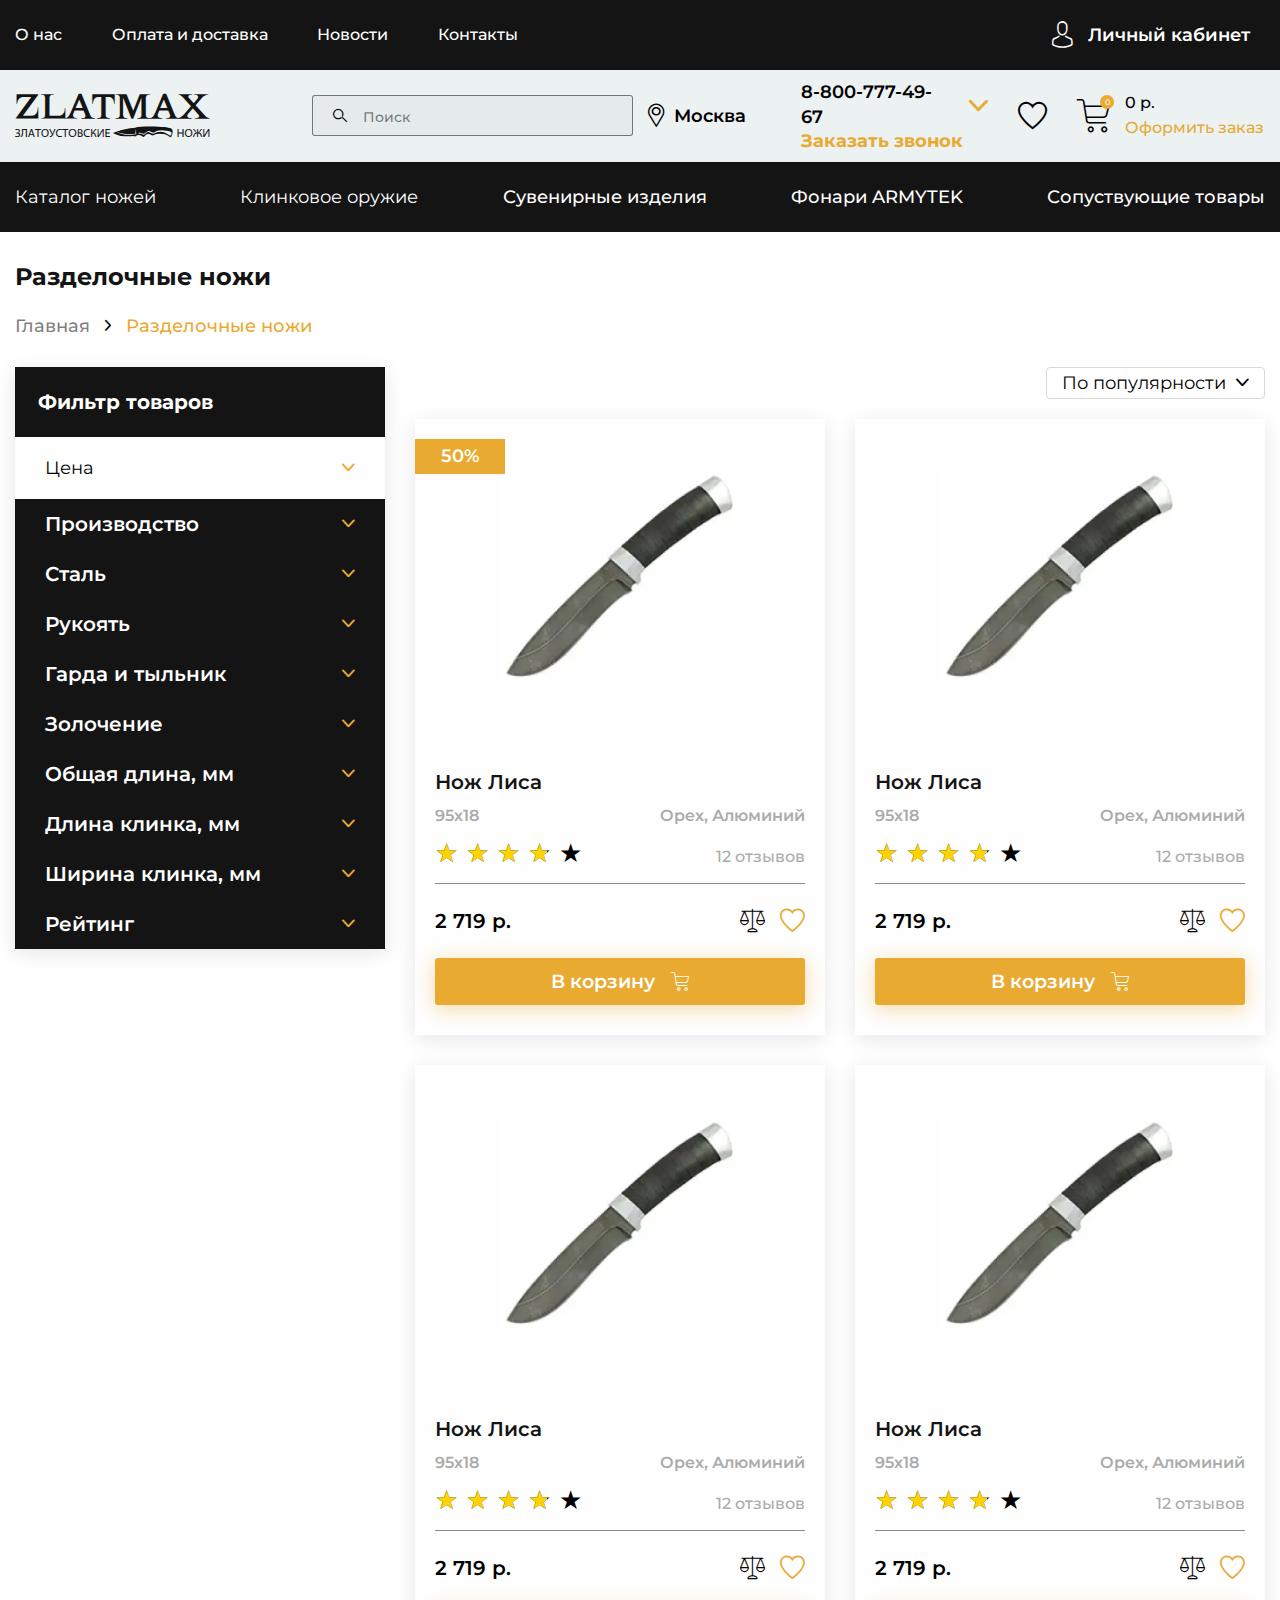
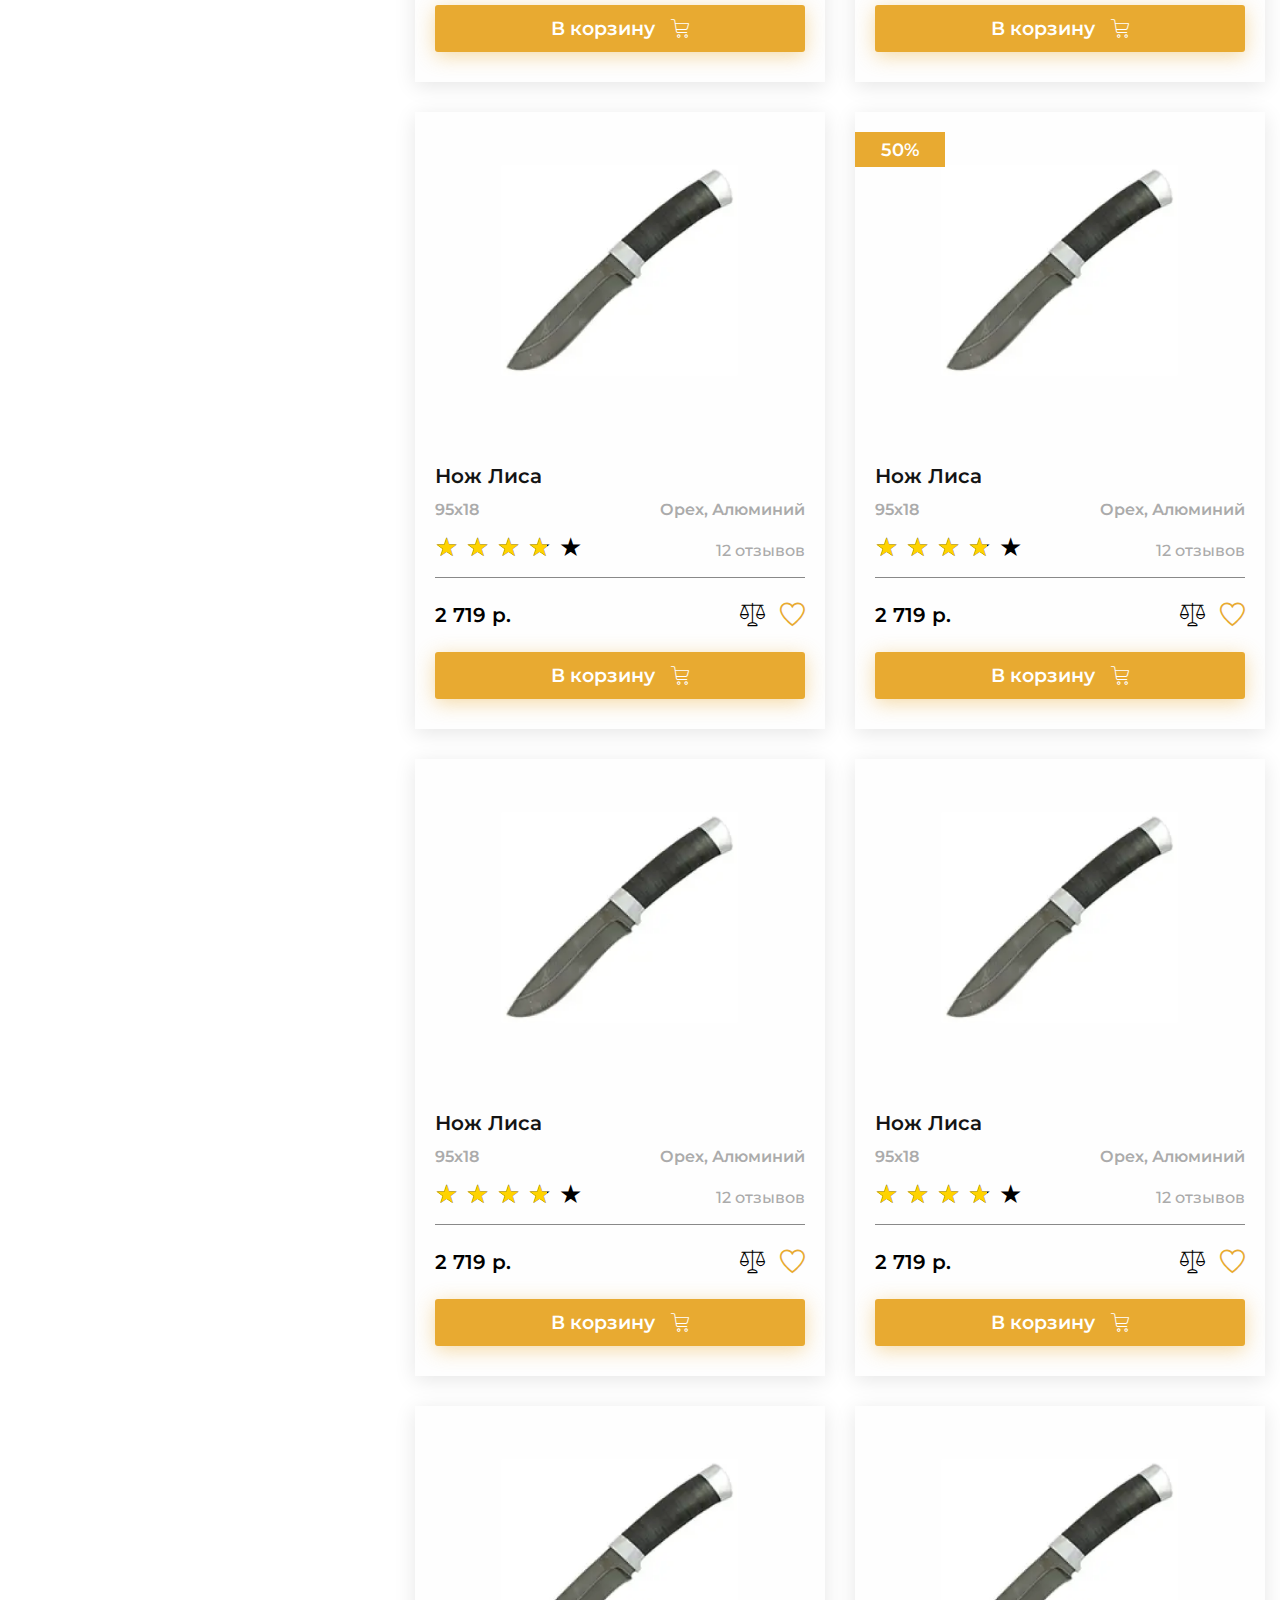
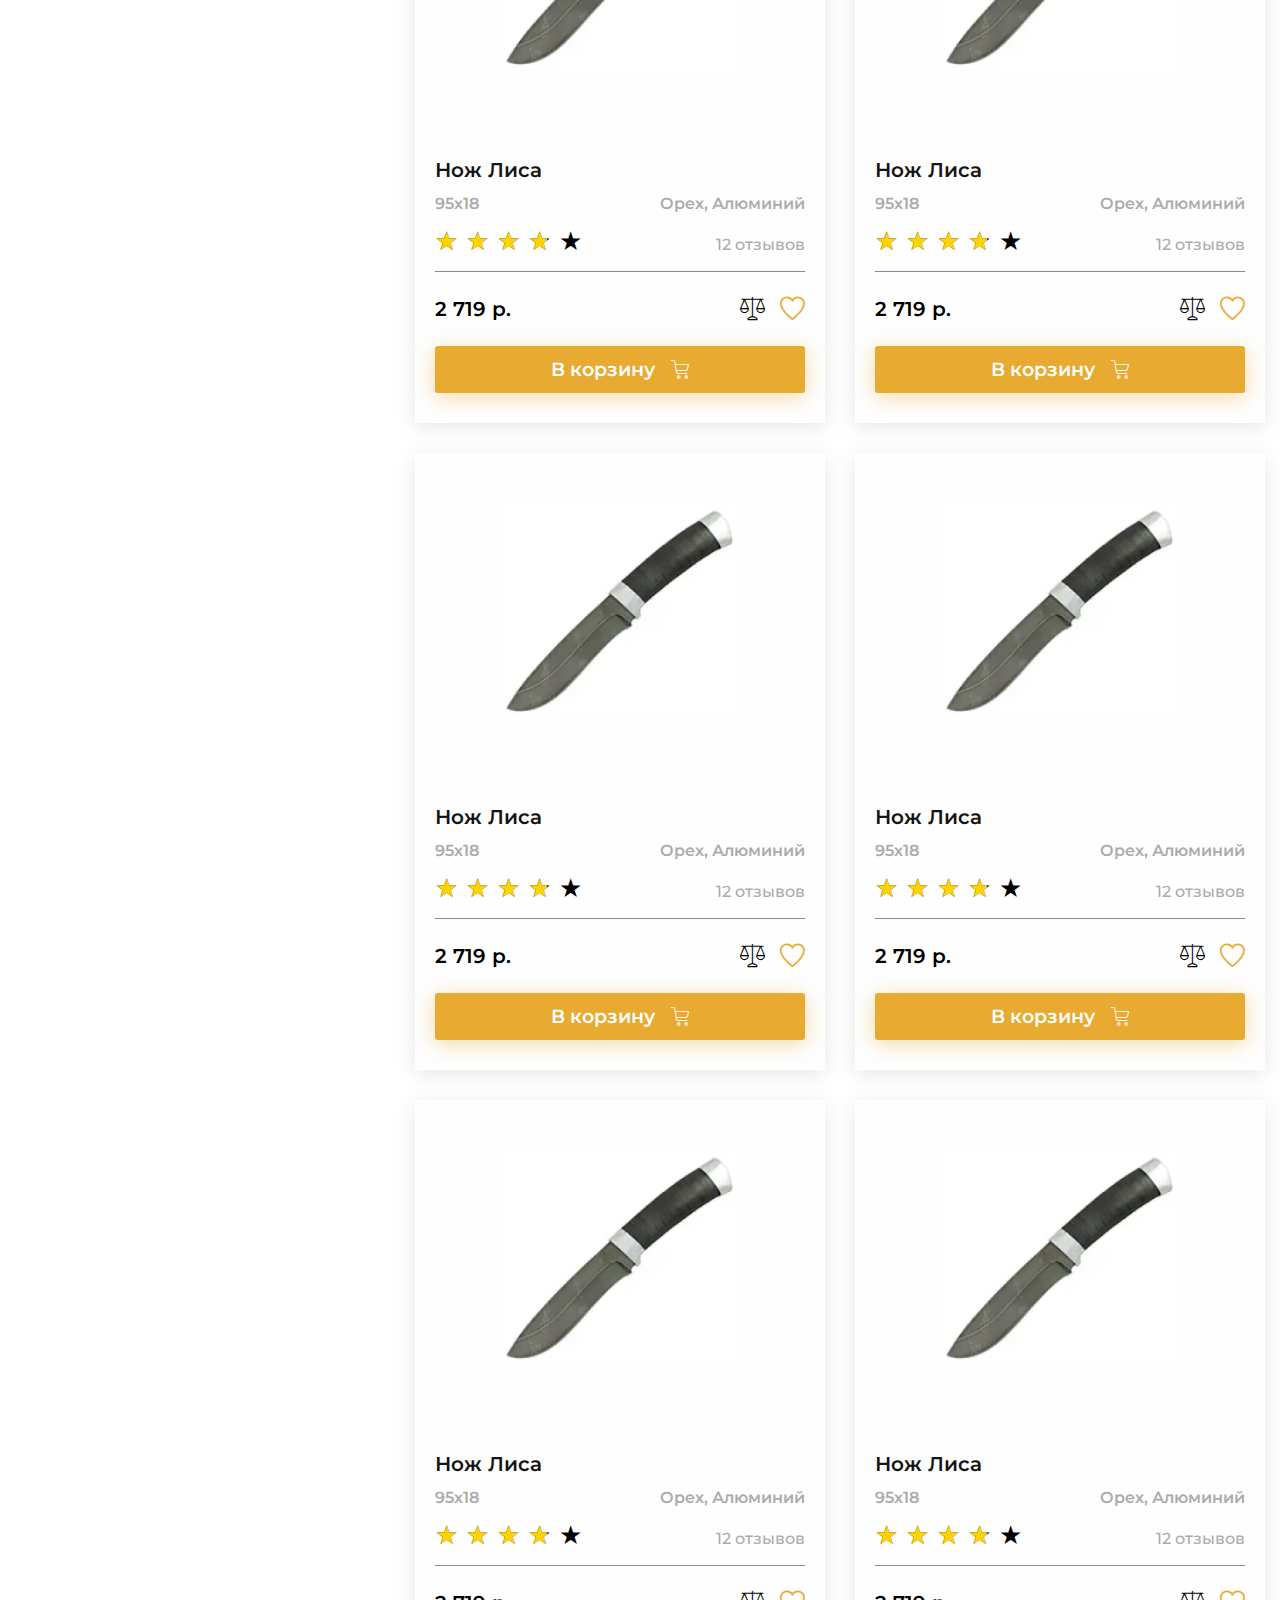
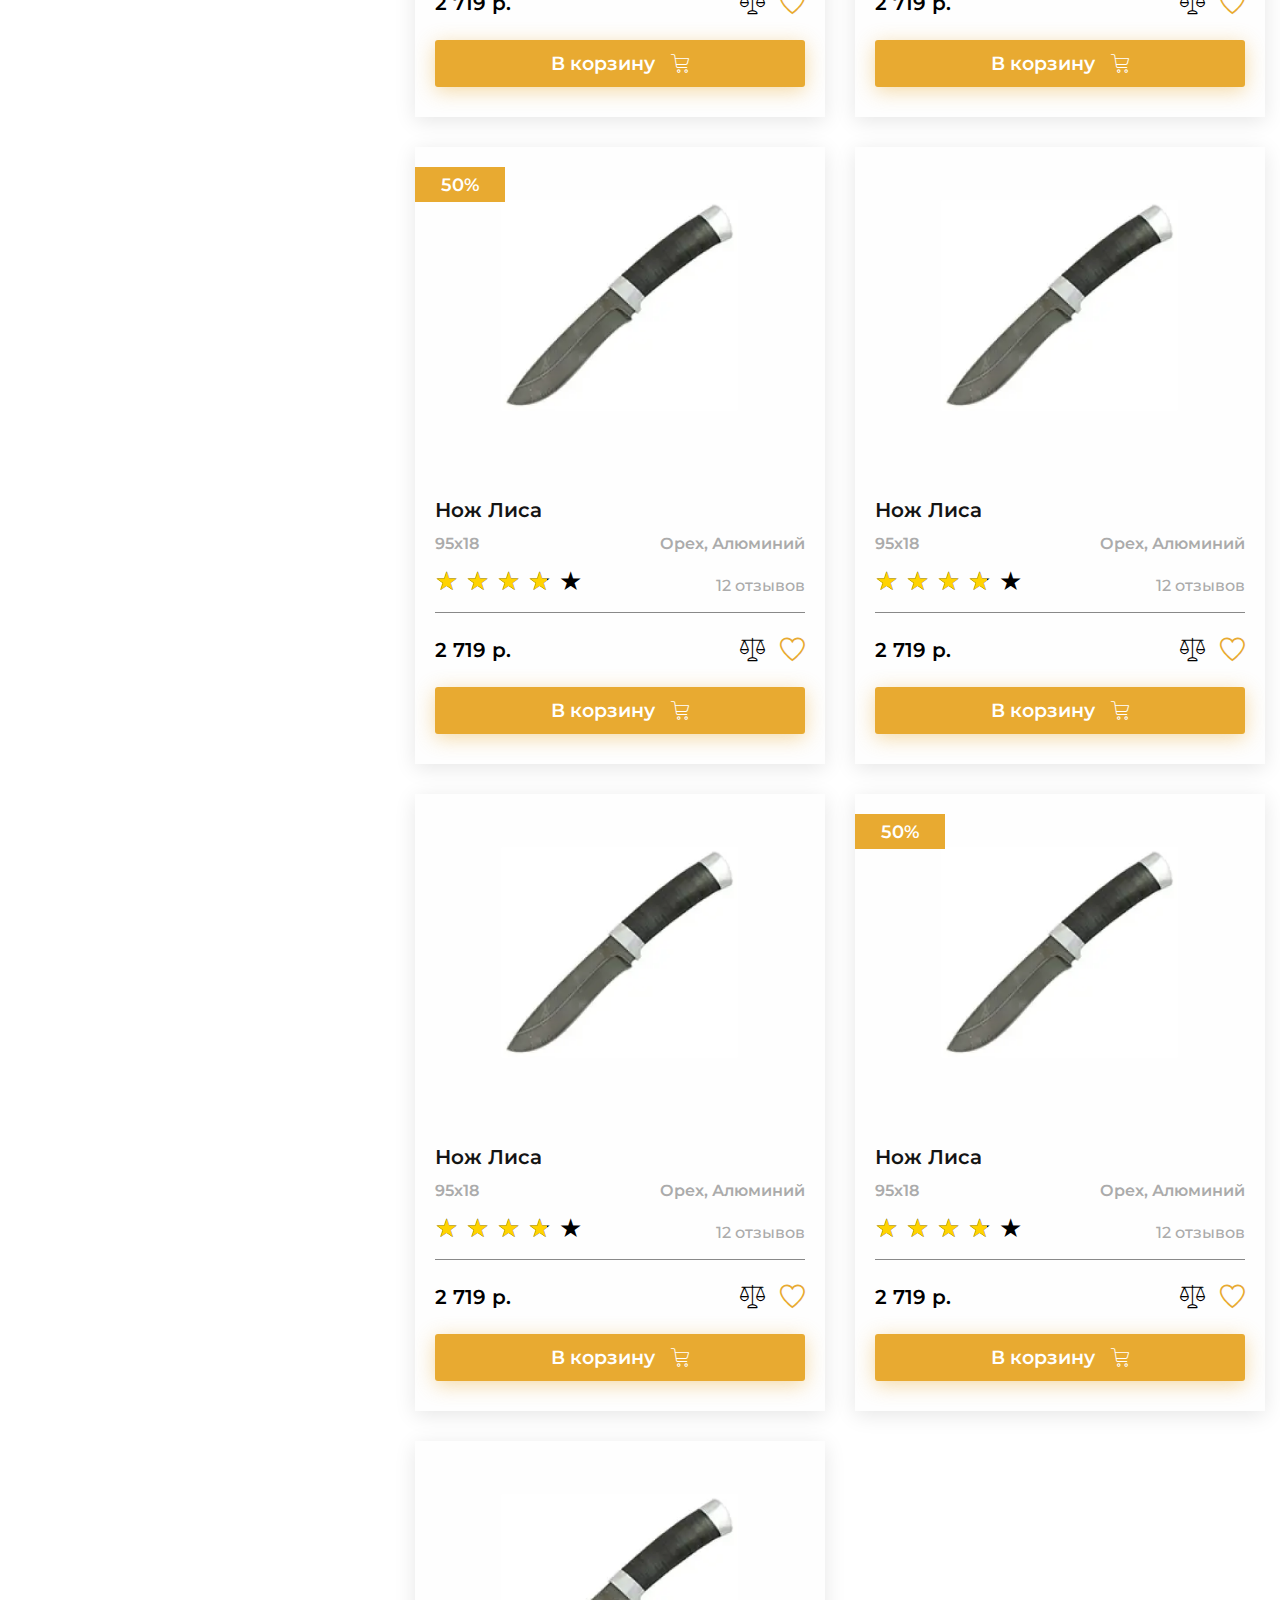
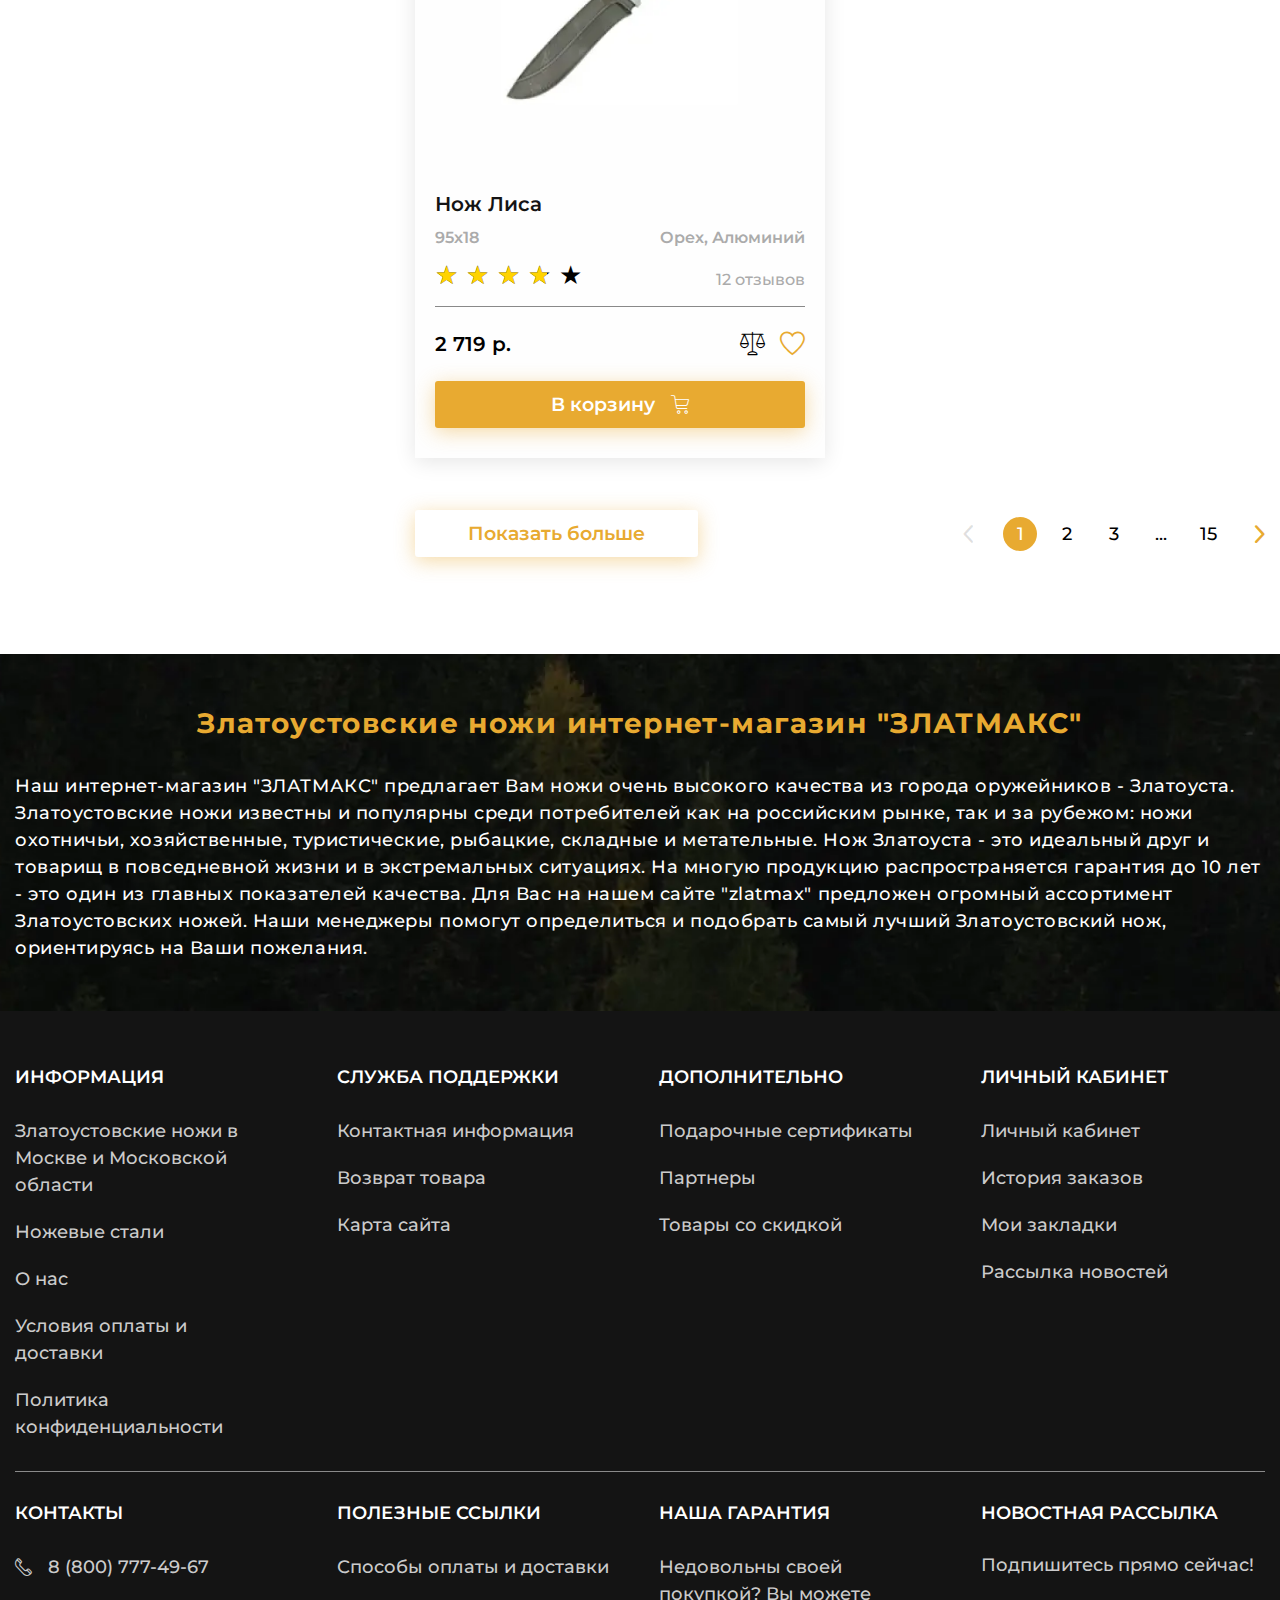
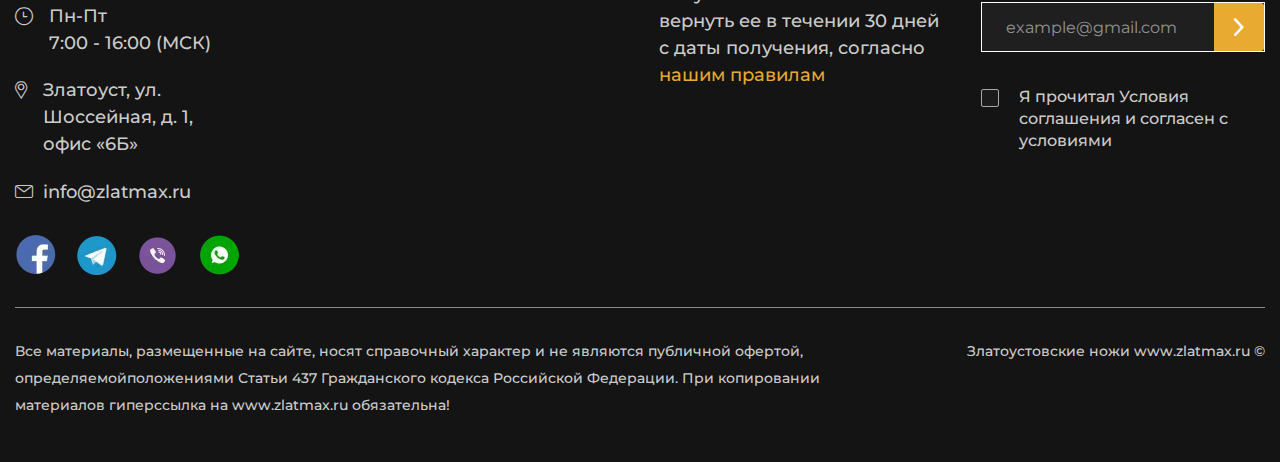
==== catalog.html @ 86362ff2 "Add files via upload" ====
<!DOCTYPE html>
<html lang="en">

<head>
	<title>Catalog</title>
	<meta charset="UTF-8">
	<meta name="format-detection" content="telephone=no">
	<!-- <style>body{opacity: 0;}</style> -->
	<link rel="stylesheet" href="css/style.min.css?_v=20230115221311">
	<!-- <meta name="robots" content="noindex, nofollow"> -->
	<meta name="viewport" content="width=device-width, initial-scale=1.0">
</head>

<body>
	<div class="wrapper">
		<header class="header">
			<div class="header__top top-header">
				<div class="top-header__container">
					<nav data-da=".menu__body,991.98" class="top-header__menu menu-top-header">
						<ul class="menu-top-header__list">
							<li class="menu-top-header__item menu-top-header__item_catalog"><a href="#" class="menu-top-header__link  menu-top-header__link_catalog _icon-arrow-right">Каталог товаров</a></li>
							<li class="menu-top-header__item"><a href="#" class="menu-top-header__link">О нас</a></li>
							<li class="menu-top-header__item"><a href="#" class="menu-top-header__link">Оплата и доставка</a></li>
							<li class="menu-top-header__item"><a href="#" class="menu-top-header__link">Новости</a></li>
							<li class="menu-top-header__item"><a href="#" class="menu-top-header__link">Контакты</a></li>
						</ul>
					</nav>
					<a data-da=".main-header__actions,991.98,last" href="#" class="user _icon-user"><span>Личный кабинет</span></a>
					<nav class="menu">
						<button type="button" class="menu__icon icon-menu"><span></span></button>
						<div class="menu__body"></div>
					</nav>
				</div>
			</div>
			<div class="header__main main-header">
				<div class="main-header__container">
					<div class="main-header__item main-header__item_first">
						<a href="#" class="logo _icon-logo"></a>
						<form data-da=".catalog-header__container,479.98" action="#" class="search-form">
							<button class="search-form__button _icon-loop"></button>
							<input autocomplete="off" type="text" name="form[]" data-error="Ошибка" placeholder="Поиск" class="search-form__input">
						</form>
					</div>
					<div data-da=".top-header__container,991.98,first" class="main-header__item main-header__item_second">
						<div class="main-header__actions actions">
							<a href="#" class="actions__link _icon-location">Москва</a>
							<div class="actions__callback callback-actions">
								<div class="callback-actions__wrapper">
									<a href="tel:88007774967" class="callback-actions__link _icon-phone"><span>8-800-777-49-67</span></a>
									<div data-spollers class="spollers">
										<div class="spollers__item">
											<button type="button" data-spoller class="spollers__title _icon-arrow-down"></button>
											<div class="spollers__body">
												<ul class="spollers__list">
													<li class="spollers__line">
														<a href="tel:88007774968" class="callback-actions__link">8-800-777-49-68</a>
													</li>
													<li class="spollers__line">
														<a href="tel:88007774969" class="callback-actions__link">8-800-777-49-69</a>
													</li>
													<li class="spollers__line">
														<a href="tel:88007774970" class="callback-actions__link">8-800-777-49-70</a>
													</li>
												</ul>
											</div>
										</div>
									</div>
								</div>
								<button data-popup="#callback" type="submit" class="actions__button">Заказать звонок</button>
							</div>
							<a href="#" class="actions__favorite _icon-favorites"></a>
							<div class="actions__shop shop-actions">
								<a href="#" class="shop-actions__link _icon-shop"><span>0</span></a>
								<div class="shop-actions__body">
									<span class="shop-actions__count">0 р.</span>
									<a href="#" class="shop-actions__make-order">Оформить заказ</a>
								</div>
							</div>
						</div>
					</div>
				</div>
			</div>
			<div hidden class="header__catalog catalog-header">
				<div class="catalog-header__container">
					<nav class="catalog-header__menu menu-catalog">
						<button type="button" class="menu-catalog__back _icon-back-arrow1">Назад</button>
						<ul class="menu-catalog__list">
							<li class="menu-catalog__item"><button data-parent="1" type="button" class="menu-catalog__link">Каталог ножей</button></li>
							<li class="menu-catalog__item"><button data-parent="2" type="button" class="menu-catalog__link">Клинковое оружие</button>
							<li class="menu-catalog__item"><a href="#" class="menu-catalog__link">Сувенирные изделия</a></li>
							<li class="menu-catalog__item"><a href="#" class="menu-catalog__link">Фонари ARMYTEK</a></li>
							<li class="menu-catalog__item"><a href="#" class="menu-catalog__link">Сопуствующие товары </a></li>
						</ul>
						<div class="menu-catalog__sub-menu sub-menu-catalog">
							<button type="button" class="sub-menu-catalog__back _icon-back-arrow1">Назад</button>
							<div class="sub-menu-catalog__container">
								<div hidden data-submenu="1" class="sub-menu-catalog__block">
									<div class="sub-menu-catalog__header">
										<a href="#" class="sub-menu-catalog__category">Каталог ножей</a>
									</div>
									<div class="sub-menu-catalog__header">
										<a href="#" class="sub-menu-catalog__category">Производство ножей</a>
									</div>
									<div class="sub-menu-catalog__header">
										<a href="#" class="sub-menu-catalog__category">Ножи по маркам стали</a>
									</div>
									<div class="sub-menu-catalog__header">
										<a href="#" class="sub-menu-catalog__category">Заточка и полировка ножей</a>
									</div>
									<div class="sub-menu-catalog__header">
										<a href="#" class="sub-menu-catalog__category">Ножевая мастерская</a>
									</div>
									<ul class="sub-menu-catalog__list">
										<li class="sub-menu-catalog__item"><a href="#" class="sub-menu-catalog__link">Разделочные ножи</a></li>
										<li class="sub-menu-catalog__item"><a href="#" class="sub-menu-catalog__link">Туристические ножи</a></li>
										<li class="sub-menu-catalog__item"><a href="#" class="sub-menu-catalog__link">Ножи охотничьи</a>
										</li>
										<li class="sub-menu-catalog__item"><a href="#" class="sub-menu-catalog__link">Булатные ножи</a>
										</li>
										<li class="sub-menu-catalog__item"><a href="#" class="sub-menu-catalog__link">Ножи издамаска</a>
										</li>
										<li class="sub-menu-catalog__item"><a href="#" class="sub-menu-catalog__link">Тактического назначения</a></li>
										<li class="sub-menu-catalog__item"><a href="#" class="sub-menu-catalog__link">Метательные ножи</a></li>
										<li class="sub-menu-catalog__item"><a href="#" class="sub-menu-catalog__link">Мачете икукри</a>
										</li>
										<li class="sub-menu-catalog__item"><a href="#" class="sub-menu-catalog__link">Ножи кухонные</a>
										</li>
									</ul>
									<ul class="sub-menu-catalog__list">
										<li class="sub-menu-catalog__item"><a href="#" class="sub-menu-catalog__link">Ножевые
												клинки</a></li>
										<li class="sub-menu-catalog__item"><a href="#" class="sub-menu-catalog__link">Заготовки для
												ножей</a></li>
										<li class="sub-menu-catalog__item"><a href="#" class="sub-menu-catalog__link">Литье для
												ножей</a></li>
										<li class="sub-menu-catalog__item"><a href="#" class="sub-menu-catalog__link">Материалы для
												рукоятей</a></li>
										<li class="sub-menu-catalog__item"><a href="#" class="sub-menu-catalog__link">Уход за
												рукоятиями ножей</a></li>
									</ul>
									<ul class="sub-menu-catalog__list">
										<li class="sub-menu-catalog__item"><a href="#" class="sub-menu-catalog__link">Ножи АИР</a></li>
										<li class="sub-menu-catalog__item"><a href="#" class="sub-menu-catalog__link">Ножи ЗИК</a>
										</li>
										<li class="sub-menu-catalog__item"><a href="#" class="sub-menu-catalog__link">Ножи ЗЗОСС</a>
										</li>
										<li class="sub-menu-catalog__item"><a href="#" class="sub-menu-catalog__link">Ножи
												РОСоружие</a></li>
										<li class="sub-menu-catalog__item"><a href="#" class="sub-menu-catalog__link">Ножи
												Оружейник</a></li>
										<li class="sub-menu-catalog__item"><a href="#" class="sub-menu-catalog__link">Булат Сергея
												Баранова</a></li>
										<li class="sub-menu-catalog__item"><a href="#" class="sub-menu-catalog__link">Булат Андрея
												Умерова</a></li>
										<li class="sub-menu-catalog__item"><a href="#" class="sub-menu-catalog__link">Ножи Златко</a>
										</li>
										<li class="sub-menu-catalog__item"><a href="#" class="sub-menu-catalog__link">Ножи
												Стиль-М</a></li>
										<li class="sub-menu-catalog__item"><a href="#" class="sub-menu-catalog__link">Оружейная
												компания</a></li>
									</ul>
									<ul class="sub-menu-catalog__list">
										<li class="sub-menu-catalog__item"><a href="#" class="sub-menu-catalog__link">Ножи из стали
												40х102С2М</a></li>
										<li class="sub-menu-catalog__item"><a href="#" class="sub-menu-catalog__link">Ножи из стали
												95х18</a></li>
										<li class="sub-menu-catalog__item"><a href="#" class="sub-menu-catalog__link">Ножи из стали
												100х13м</a></li>
										<li class="sub-menu-catalog__item"><a href="#" class="sub-menu-catalog__link">Ножи из стали
												110х18м-ШД</a></li>
										<li class="sub-menu-catalog__item"><a href="#" class="sub-menu-catalog__link">Ножи из стали
												ЭИ-107 ТЦ</a></li>
										<li class="sub-menu-catalog__item"><a href="#" class="sub-menu-catalog__link">Ножи из стали
												50х14МФ</a></li>
										<li class="sub-menu-catalog__item"><a href="#" class="sub-menu-catalog__link">Ножи из стали
												AUS-8</a></li>
										<li class="sub-menu-catalog__item"><a href="#" class="sub-menu-catalog__link">Ножи из стали
												К340</a></li>
										<li class="sub-menu-catalog__item"><a href="#" class="sub-menu-catalog__link">Ножи из стали
												M390</a></li>
										<li class="sub-menu-catalog__item"><a href="#" class="sub-menu-catalog__link">Ножи из стали
												ЭП-766</a></li>
									</ul>
									<ul class="sub-menu-catalog__list">
										<li class="sub-menu-catalog__item"><a href="#" class="sub-menu-catalog__link">Паста ГОИ</a>
										</li>
										<li class="sub-menu-catalog__item"><a href="#" class="sub-menu-catalog__link">Алмазная
												паста</a></li>
										<li class="sub-menu-catalog__item"><a href="#" class="sub-menu-catalog__link">Бруски и камни
												для заточки</a></li>
										<li class="sub-menu-catalog__item"><a href="#" class="sub-menu-catalog__link">Заточные
												системы</a></li>
									</ul>
									<div class="sub-menu-catalog__footer">
										<a href="#" class="sub-menu-catalog__all">Смотреть все</a>
									</div>
									<div class="sub-menu-catalog__footer">
										<a href="#" class="sub-menu-catalog__all">Смотреть все</a>
									</div>
									<div class="sub-menu-catalog__footer">
										<a href="#" class="sub-menu-catalog__all">Смотреть все</a>
									</div>
									<div class="sub-menu-catalog__footer">
										<a href="#" class="sub-menu-catalog__all">Смотреть все</a>
									</div>
									<div class="sub-menu-catalog__footer">
										<a href="#" class="sub-menu-catalog__all">Смотреть все</a>
									</div>
								</div>
								<div hidden data-submenu="2" class="sub-menu-catalog__block">
									<div class="sub-menu-catalog__header">
										<a href="#" class="sub-menu-catalog__category">Производство ножей</a>
									</div>
									<div class="sub-menu-catalog__header">
										<a href="#" class="sub-menu-catalog__category">Ножи по маркам стали</a>
									</div>
									<div class="sub-menu-catalog__header">
										<a href="#" class="sub-menu-catalog__category">Заточка и полировка ножей</a>
									</div>
									<ul class="sub-menu-catalog__list">
										<li class="sub-menu-catalog__item"><a href="#" class="sub-menu-catalog__link">Ножи АИР</a>
										</li>
										<li class="sub-menu-catalog__item"><a href="#" class="sub-menu-catalog__link">Ножи ЗИК</a>
										</li>
										<li class="sub-menu-catalog__item"><a href="#" class="sub-menu-catalog__link">Ножи ЗЗОСС</a>
										</li>
										<li class="sub-menu-catalog__item"><a href="#" class="sub-menu-catalog__link">Ножи
												РОСоружие</a></li>
										<li class="sub-menu-catalog__item"><a href="#" class="sub-menu-catalog__link">Ножи
												Оружейник</a></li>
										<li class="sub-menu-catalog__item"><a href="#" class="sub-menu-catalog__link">Булат Сергея
												Баранова</a></li>
										<li class="sub-menu-catalog__item"><a href="#" class="sub-menu-catalog__link">Булат Андрея
												Умерова</a></li>
										<li class="sub-menu-catalog__item"><a href="#" class="sub-menu-catalog__link">Ножи Златко</a>
										</li>
										<li class="sub-menu-catalog__item"><a href="#" class="sub-menu-catalog__link">Ножи
												Стиль-М</a></li>
										<li class="sub-menu-catalog__item"><a href="#" class="sub-menu-catalog__link">Оружейная
												компания</a></li>
									</ul>
									<ul class="sub-menu-catalog__list">
										<li class="sub-menu-catalog__item"><a href="#" class="sub-menu-catalog__link">Ножи из стали
												40х102С2М</a></li>
										<li class="sub-menu-catalog__item"><a href="#" class="sub-menu-catalog__link">Ножи из стали
												95х18</a></li>
										<li class="sub-menu-catalog__item"><a href="#" class="sub-menu-catalog__link">Ножи из стали
												100х13м</a></li>
										<li class="sub-menu-catalog__item"><a href="#" class="sub-menu-catalog__link">Ножи из стали
												110х18м-ШД</a></li>
										<li class="sub-menu-catalog__item"><a href="#" class="sub-menu-catalog__link">Ножи из стали
												ЭИ-107 ТЦ</a></li>
										<li class="sub-menu-catalog__item"><a href="#" class="sub-menu-catalog__link">Ножи из стали
												50х14МФ</a></li>
										<li class="sub-menu-catalog__item"><a href="#" class="sub-menu-catalog__link">Ножи из стали
												AUS-8</a></li>
										<li class="sub-menu-catalog__item"><a href="#" class="sub-menu-catalog__link">Ножи из стали
												К340</a></li>
										<li class="sub-menu-catalog__item"><a href="#" class="sub-menu-catalog__link">Ножи из стали
												M390</a></li>
										<li class="sub-menu-catalog__item"><a href="#" class="sub-menu-catalog__link">Ножи из стали
												ЭП-766</a></li>
									</ul>
									<ul class="sub-menu-catalog__list">
										<li class="sub-menu-catalog__item"><a href="#" class="sub-menu-catalog__link">Паста ГОИ</a>
										</li>
										<li class="sub-menu-catalog__item"><a href="#" class="sub-menu-catalog__link">Алмазная
												паста</a></li>
										<li class="sub-menu-catalog__item"><a href="#" class="sub-menu-catalog__link">Бруски и камни
												для заточки</a></li>
										<li class="sub-menu-catalog__item"><a href="#" class="sub-menu-catalog__link">Заточные
												системы</a></li>
									</ul>
									<div class="sub-menu-catalog__footer">
										<a href="#" class="sub-menu-catalog__all">Смотреть все</a>
									</div>
									<div class="sub-menu-catalog__footer">
										<a href="#" class="sub-menu-catalog__all">Смотреть все</a>
									</div>
									<div class="sub-menu-catalog__footer">
										<a href="#" class="sub-menu-catalog__all">Смотреть все</a>
									</div>
								</div>
							</div>
						</div>
					</nav>
				</div>
			</div>
		</header>
		<main class="page page_catalog">
			<section class="page__header">
				<div class="page__container">
					<h1 class="page__title">Разделочные ножи</h1>
					<nav class="page__breadcrumps breadcrumps">
						<ul class="breadcrumps__list">
							<li class="breadcrumps__item">
								<a href="#" class="breadcrumps__link">Главная</a>
							</li>
							<li class="breadcrumps__item">
								<span class="breadcrumps__current">Разделочные ножи</span>
							</li>
						</ul>
					</nav>
				</div>
			</section>
			<section class="catalog">
				<div class="catalog__container">
					<div class="catalog__body">
						<div class="catalog__filter filter-catalog">
							<div data-spollers class="filter-catalog__spollers">
								<div class="filter-catalog__title">Фильтр товаров</div>
								<div class="filter-catalog__item">
									<div class="filter-catalog__price price-filter">
										<button type="button" data-spoller class="price-filter__title _icon-arrow-down">Цена</button>
										<div data-range class="price-filter__body">
											<div class="price-filter__inputs">
												<input data-range-from="0" autocomplete="off" type="text" value="2500" name="form[]" class="price-filter__input">
												<input data-range-to="5000" autocomplete="off" type="text" value="4000" name="form[]" class="price-filter__input">
											</div>
											<div data-range-item id="price-range" class="price-filter__range"></div>
										</div>
									</div>
								</div>
								<div class="filter-catalog__item item-filter-catalog">
									<button type="button" data-spoller class="item-filter-catalog__title _icon-arrow-down">Производство</button>
									<div class="item-filter-catalog__body">
										<div class="checkbox checkbox_item">
											<input id="c_1" data-error="Ошибка" class="checkbox__input" type="checkbox" value="1" name="form[]">
											<label for="c_1" class="checkbox__label"><span class="checkbox__text">АиР
													<small>(250)</small></span></label>
										</div>
										<div class="checkbox checkbox_item">
											<input id="c_2" data-error="Ошибка" class="checkbox__input" type="checkbox" value="1" name="form[]">
											<label for="c_2" class="checkbox__label"><span class="checkbox__text">Булат Сергея
													Баранова<small>(25)</small></span></label>
										</div>
										<div class="checkbox checkbox_item">
											<input id="c_3" data-error="Ошибка" class="checkbox__input" type="checkbox" value="1" name="form[]">
											<label for="c_3" class="checkbox__label"><span class="checkbox__text">Булат
													Умерова<small>(265)</small></span></label>
										</div>
										<div class="checkbox checkbox_item">
											<input id="c_4" data-error="Ошибка" class="checkbox__input" type="checkbox" value="1" name="form[]">
											<label for="c_4" class="checkbox__label"><span class="checkbox__text">ЗЗОСС<small>(18)</small></span></label>
										</div>
										<div class="checkbox checkbox_item">
											<input id="c_5" data-error="Ошибка" class="checkbox__input" type="checkbox" value="1" name="form[]">
											<label for="c_5" class="checkbox__label"><span class="checkbox__text">ЗИК<small>(170)</small></span></label>
										</div>
										<div class="checkbox checkbox_item">
											<input id="c_6" data-error="Ошибка" class="checkbox__input" type="checkbox" value="1" name="form[]">
											<label for="c_6" class="checkbox__label"><span class="checkbox__text">ЗЛАТКО<small>(170)</small></span></label>
										</div>
										<div class="checkbox checkbox_item">
											<input id="c_7" data-error="Ошибка" class="checkbox__input" type="checkbox" value="1" name="form[]">
											<label for="c_7" class="checkbox__label"><span class="checkbox__text">ЗлатПрофит<small>(170)</small></span></label>
										</div>
										<div class="checkbox checkbox_item">
											<input id="c_8" data-error="Ошибка" class="checkbox__input" type="checkbox" value="1" name="form[]">
											<label for="c_8" class="checkbox__label"><span class="checkbox__text">ЗОК<small>(170)</small></span></label>
										</div>
										<div class="checkbox checkbox_item">
											<input id="c_9" data-error="Ошибка" class="checkbox__input" type="checkbox" value="1" name="form[]">
											<label for="c_9" class="checkbox__label"><span class="checkbox__text">ЗЗОСС<small>(170)</small></span></label>
										</div>
										<div class="checkbox checkbox_item">
											<input id="c_10" data-error="Ошибка" class="checkbox__input" type="checkbox" value="1" name="form[]">
											<label for="c_10" class="checkbox__label"><span class="checkbox__text">НБК<small>(170)</small></span></label>
										</div>
										<div class="checkbox checkbox_item">
											<input id="c_11" data-error="Ошибка" class="checkbox__input" type="checkbox" value="1" name="form[]">
											<label for="c_11" class="checkbox__label"><span class="checkbox__text">НИКОН<small>(170)</small></span></label>
										</div>
										<div class="checkbox checkbox_item">
											<input id="c_12" data-error="Ошибка" class="checkbox__input" type="checkbox" value="1" name="form[]">
											<label for="c_12" class="checkbox__label"><span class="checkbox__text">Оружейник<small>(170)</small></span></label>
										</div>
										<div class="checkbox checkbox_item">
											<input id="c_13" data-error="Ошибка" class="checkbox__input" type="checkbox" value="1" name="form[]">
											<label for="c_13" class="checkbox__label"><span class="checkbox__text">РОСоружие<small>(170)</small></span></label>
										</div>
										<div class="checkbox checkbox_item">
											<input id="c_14" data-error="Ошибка" class="checkbox__input" type="checkbox" value="1" name="form[]">
											<label for="c_14" class="checkbox__label"><span class="checkbox__text">СТИЛЬ-М<small>(170)</small></span></label>
										</div>
									</div>
								</div>
								<div class="filter-catalog__item item-filter-catalog">
									<button type="button" data-spoller class="item-filter-catalog__title _icon-arrow-down">Сталь</button>
									<div class="item-filter-catalog__body">
										<div class="checkbox checkbox_item">
											<input id="c_15" data-error="Ошибка" class="checkbox__input" type="checkbox" value="1" name="form[]">
											<label for="c_15" class="checkbox__label"><span class="checkbox__text">Сталь
													<small>(250)</small></span></label>
										</div>
										<div class="checkbox checkbox_item">
											<input id="c_16" data-error="Ошибка" class="checkbox__input" type="checkbox" value="1" name="form[]">
											<label for="c_16" class="checkbox__label"><span class="checkbox__text">100Х13М<small>(25)</small></span></label>
										</div>
										<div class="checkbox checkbox_item">
											<input id="c_17" data-error="Ошибка" class="checkbox__input" type="checkbox" value="1" name="form[]">
											<label for="c_17" class="checkbox__label"><span class="checkbox__text">40Х10С2М
													(ЭИ-107)<small>(265)</small></span></label>
										</div>
										<div class="checkbox checkbox_item">
											<input id="c_18" data-error="Ошибка" class="checkbox__input" type="checkbox" value="1" name="form[]">
											<label for="c_18" class="checkbox__label"><span class="checkbox__text">50Х14МФ<small>(18)</small></span></label>
										</div>
										<div class="checkbox checkbox_item">
											<input id="c_19" data-error="Ошибка" class="checkbox__input" type="checkbox" value="1" name="form[]">
											<label for="c_19" class="checkbox__label"><span class="checkbox__text">95Х18<small>(170)</small></span></label>
										</div>
										<div class="checkbox checkbox_item">
											<input id="c_20" data-error="Ошибка" class="checkbox__input" type="checkbox" value="1" name="form[]">
											<label for="c_20" class="checkbox__label"><span class="checkbox__text">AUS-8<small>(170)</small></span></label>
										</div>
										<div class="checkbox checkbox_item">
											<input id="c_21" data-error="Ошибка" class="checkbox__input" type="checkbox" value="1" name="form[]">
											<label for="c_21" class="checkbox__label"><span class="checkbox__text">ELMAX<small>(170)</small></span></label>
										</div>
										<div class="checkbox checkbox_item">
											<input id="c_22" data-error="Ошибка" class="checkbox__input" type="checkbox" value="1" name="form[]">
											<label for="c_22" class="checkbox__label"><span class="checkbox__text">RWL-34<small>(170)</small></span></label>
										</div>
										<div class="checkbox checkbox_item">
											<input id="c_23" data-error="Ошибка" class="checkbox__input" type="checkbox" value="1" name="form[]">
											<label for="c_23" class="checkbox__label"><span class="checkbox__text">ЗЗОСС<small>(170)</small></span></label>
										</div>
										<div class="checkbox checkbox_item">
											<input id="c_24" data-error="Ошибка" class="checkbox__input" type="checkbox" value="1" name="form[]">
											<label for="c_24" class="checkbox__label"><span class="checkbox__text">Дамаск<small>(170)</small></span></label>
										</div>
										<div class="checkbox checkbox_item">
											<input id="c_25" data-error="Ошибка" class="checkbox__input" type="checkbox" value="1" name="form[]">
											<label for="c_25" class="checkbox__label"><span class="checkbox__text">К340<small>(170)</small></span></label>
										</div>
										<div class="checkbox checkbox_item">
											<input id="c_26" data-error="Ошибка" class="checkbox__input" type="checkbox" value="1" name="form[]">
											<label for="c_26" class="checkbox__label"><span class="checkbox__text">Литой
													булат<small>(170)</small></span></label>
										</div>
										<div class="checkbox checkbox_item">
											<input id="c_27" data-error="Ошибка" class="checkbox__input" type="checkbox" value="1" name="form[]">
											<label for="c_27" class="checkbox__label"><span class="checkbox__text">Литой
													булат<small>(170)</small></span></label>
										</div>
										<div class="checkbox checkbox_item">
											<input id="c_28" data-error="Ошибка" class="checkbox__input" type="checkbox" value="1" name="form[]">
											<label for="c_28" class="checkbox__label"><span class="checkbox__text">Литой
													булат<small>(170)</small></span></label>
										</div>
										<div class="checkbox checkbox_item">
											<input id="c_29" data-error="Ошибка" class="checkbox__input" type="checkbox" value="1" name="form[]">
											<label for="c_29" class="checkbox__label"><span class="checkbox__text">М390<small>(170)</small></span></label>
										</div>
									</div>
								</div>
								<div class="filter-catalog__item item-filter-catalog">
									<button type="button" data-spoller class="item-filter-catalog__title _icon-arrow-down">Рукоять</button>
									<div class="item-filter-catalog__body">
										<div class="checkbox checkbox_item">
											<input id="c_30" data-error="Ошибка" class="checkbox__input" type="checkbox" value="1" name="form[]">
											<label for="c_30" class="checkbox__label"><span class="checkbox__text">Mercorne
													<small>(250)</small></span></label>
										</div>
										<div class="checkbox checkbox_item">
											<input id="c_31" data-error="Ошибка" class="checkbox__input" type="checkbox" value="1" name="form[]">
											<label for="c_31" class="checkbox__label"><span class="checkbox__text">Березовый
													кап<small>(25)</small></span></label>
										</div>
										<div class="checkbox checkbox_item">
											<input id="c_32" data-error="Ошибка" class="checkbox__input" type="checkbox" value="1" name="form[]">
											<label for="c_32" class="checkbox__label"><span class="checkbox__text">Бубинго
													(ЭИ-107)<small>(265)</small></span></label>
										</div>
										<div class="checkbox checkbox_item">
											<input id="c_33" data-error="Ошибка" class="checkbox__input" type="checkbox" value="1" name="form[]">
											<label for="c_33" class="checkbox__label"><span class="checkbox__text">Граб<small>(18)</small></span></label>
										</div>
										<div class="checkbox checkbox_item">
											<input id="c_34" data-error="Ошибка" class="checkbox__input" type="checkbox" value="1" name="form[]">
											<label for="c_34" class="checkbox__label"><span class="checkbox__text">Дуб<small>(170)</small></span></label>
										</div>
										<div class="checkbox checkbox_item">
											<input id="c_35" data-error="Ошибка" class="checkbox__input" type="checkbox" value="1" name="form[]">
											<label for="c_35" class="checkbox__label"><span class="checkbox__text">Кап<small>(170)</small></span></label>
										</div>
										<div class="checkbox checkbox_item">
											<input id="c_36" data-error="Ошибка" class="checkbox__input" type="checkbox" value="1" name="form[]">
											<label for="c_36" class="checkbox__label"><span class="checkbox__text">Комбинированная<small>(170)</small></span></label>
										</div>
										<div class="checkbox checkbox_item">
											<input id="c_37" data-error="Ошибка" class="checkbox__input" type="checkbox" value="1" name="form[]">
											<label for="c_37" class="checkbox__label"><span class="checkbox__text">Каштан<small>(170)</small></span></label>
										</div>
										<div class="checkbox checkbox_item">
											<input id="c_38" data-error="Ошибка" class="checkbox__input" type="checkbox" value="1" name="form[]">
											<label for="c_38" class="checkbox__label"><span class="checkbox__text">Квартопрен<small>(170)</small></span></label>
										</div>
										<div class="checkbox checkbox_item">
											<input id="c_39" data-error="Ошибка" class="checkbox__input" type="checkbox" value="1" name="form[]">
											<label for="c_39" class="checkbox__label"><span class="checkbox__text">Кожа-Металл<small>(170)</small></span></label>
										</div>
										<div class="checkbox checkbox_item">
											<input id="c_40" data-error="Ошибка" class="checkbox__input" type="checkbox" value="1" name="form[]">
											<label for="c_40" class="checkbox__label"><span class="checkbox__text">Комбинированная<small>(170)</small></span></label>
										</div>
									</div>
								</div>
								<div class="filter-catalog__item item-filter-catalog">
									<button type="button" data-spoller class="item-filter-catalog__title _icon-arrow-down">Гарда
										и тыльник</button>
									<div class="item-filter-catalog__body">
										<div class="checkbox checkbox_item">
											<input id="c_41" data-error="Ошибка" class="checkbox__input" type="checkbox" value="1" name="form[]">
											<label for="c_41" class="checkbox__label"><span class="checkbox__text">Алюминий
													<small>(250)</small></span></label>
										</div>
										<div class="checkbox checkbox_item">
											<input id="c_42" data-error="Ошибка" class="checkbox__input" type="checkbox" value="1" name="form[]">
											<label for="c_42" class="checkbox__label"><span class="checkbox__text">Латунь<small>(25)</small></span></label>
										</div>
										<div class="checkbox checkbox_item">
											<input id="c_43" data-error="Ошибка" class="checkbox__input" type="checkbox" value="1" name="form[]">
											<label for="c_43" class="checkbox__label"><span class="checkbox__text">Литой
													Барс<small>(265)</small></span></label>
										</div>
										<div class="checkbox checkbox_item">
											<input id="c_44" data-error="Ошибка" class="checkbox__input" type="checkbox" value="1" name="form[]">
											<label for="c_44" class="checkbox__label"><span class="checkbox__text">Литой
													Барс<small>(18)</small></span></label>
										</div>
										<div class="checkbox checkbox_item">
											<input id="c_45" data-error="Ошибка" class="checkbox__input" type="checkbox" value="1" name="form[]">
											<label for="c_45" class="checkbox__label"><span class="checkbox__text">Литой
													Пума<small>(170)</small></span></label>
										</div>
										<div class="checkbox checkbox_item">
											<input id="c_46" data-error="Ошибка" class="checkbox__input" type="checkbox" value="1" name="form[]">
											<label for="c_46" class="checkbox__label"><span class="checkbox__text">Литой
													Пума<small>(170)</small></span></label>
										</div>
										<div class="checkbox checkbox_item">
											<input id="c_47" data-error="Ошибка" class="checkbox__input" type="checkbox" value="1" name="form[]">
											<label for="c_47" class="checkbox__label"><span class="checkbox__text">Литье<small>(170)</small></span></label>
										</div>
										<div class="checkbox checkbox_item">
											<input id="c_48" data-error="Ошибка" class="checkbox__input" type="checkbox" value="1" name="form[]">
											<label for="c_48" class="checkbox__label"><span class="checkbox__text">Металлический<small>(170)</small></span></label>
										</div>
										<div class="checkbox checkbox_item">
											<input id="c_49" data-error="Ошибка" class="checkbox__input" type="checkbox" value="1" name="form[]">
											<label for="c_49" class="checkbox__label"><span class="checkbox__text">Нержавеющая
													сталь<small>(170)</small></span></label>
										</div>
										<div class="checkbox checkbox_item">
											<input id="c_50" data-error="Ошибка" class="checkbox__input" type="checkbox" value="1" name="form[]">
											<label for="c_50" class="checkbox__label"><span class="checkbox__text">Текстолит<small>(170)</small></span></label>
										</div>
										<div class="checkbox checkbox_item">
											<input id="c_51" data-error="Ошибка" class="checkbox__input" type="checkbox" value="1" name="form[]">
											<label for="c_51" class="checkbox__label"><span class="checkbox__text">Комбинированная<small>(170)</small></span></label>
										</div>
									</div>
								</div>
								<div class="filter-catalog__item item-filter-catalog">
									<button type="button" data-spoller class="item-filter-catalog__title _icon-arrow-down">Золочение</button>
									<div class="item-filter-catalog__body">
										<div class="checkbox checkbox_item">
											<input id="c_41" data-error="Ошибка" class="checkbox__input" type="checkbox" value="1" name="form[]">
											<label for="c_41" class="checkbox__label"><span class="checkbox__text">Золочение клинка
													<small>(250)</small></span></label>
										</div>
										<div class="checkbox checkbox_item">
											<input id="c_42" data-error="Ошибка" class="checkbox__input" type="checkbox" value="1" name="form[]">
											<label for="c_42" class="checkbox__label"><span class="checkbox__text">Золочение
													рисунка на клинке<small>(25)</small></span></label>
										</div>
									</div>
								</div>
								<div class="filter-catalog__item">
									<div class="filter-catalog__total-lenght total-lenght">
										<button type="button" data-spoller class="total-lenght__title _icon-arrow-down">Общая
											длина, мм</button>
										<div data-total class="total-lenght__body">
											<div class="total-lenght__inputs">
												<input data-total-from="0" autocomplete="off" type="text" value="0" name="form[]" class="total-lenght__input">
												<input data-total-to="100" autocomplete="off" type="text" value="50" name="form[]" class="total-lenght__input">
											</div>
											<div data-total-item id="total-lenght-range" class="total-lenght__range"></div>
										</div>
									</div>
								</div>
								<div class="filter-catalog__item">
									<div class="filter-catalog__lenght lenght">
										<button type="button" data-spoller class="lenght__title _icon-arrow-down">Длина клинка,
											мм</button>
										<div data-lenght class="lenght__body">
											<div class="lenght__inputs">
												<input data-lenght-from="0" autocomplete="off" type="text" value="0" name="form[]" class="lenght__input">
												<input data-lenght-to="100" autocomplete="off" type="text" value="50" name="form[]" class="lenght__input">
											</div>
											<div data-lenght-item id="lenght-range" class="lenght__range"></div>
										</div>
									</div>
								</div>
								<div class="filter-catalog__item">
									<div class="filter-catalog__lenght lenght">
										<button type="button" data-spoller class="lenght__title _icon-arrow-down">Ширина клинка,
											мм</button>
										<div data-width class="lenght__body">
											<div class="lenght__inputs">
												<input data-width-from="0" autocomplete="off" type="text" value="0" name="form[]" class="lenght__input">
												<input data-width-to="100" autocomplete="off" type="text" value="20" name="form[]" class="lenght__input">
											</div>
											<div data-width-item id="lenght-range" class="lenght__range"></div>
										</div>
									</div>
								</div>
								<div class="filter-catalog__item item-filter-catalog">
									<button type="button" data-spoller class="item-filter-catalog__title _icon-arrow-down">Рейтинг</button>
									<div class="item-filter-catalog__body">
										<div class="checkbox checkbox_item">
											<input id="c_43" data-error="Ошибка" class="checkbox__input" type="checkbox" value="1" name="form[]">
											<label for="c_43" class="checkbox__label">
												<div class="checkbox__starts">
													<img src="img/icons/star.svg" alt="icon:star">
													<img src="img/icons/star.svg" alt="icon:star">
													<img src="img/icons/star.svg" alt="icon:star">
													<img src="img/icons/star.svg" alt="icon:star">
													<img src="img/icons/star.svg" alt="icon:star">
												</div>
												<span class="checkbox__star-count">
													5/5
												</span>
											</label>
										</div>
										<div class="checkbox checkbox_item">
											<input id="c_44" data-error="Ошибка" class="checkbox__input" type="checkbox" value="1" name="form[]">
											<label for="c_44" class="checkbox__label">
												<div class="checkbox__starts">
													<img src="img/icons/star.svg" alt="icon:star">
													<img src="img/icons/star.svg" alt="icon:star">
													<img src="img/icons/star.svg" alt="icon:star">
													<img src="img/icons/star.svg" alt="icon:star">
												</div>
												<span class="checkbox__star-count">
													4/5
												</span>
											</label>
										</div>
										<div class="checkbox checkbox_item">
											<input id="c_45" data-error="Ошибка" class="checkbox__input" type="checkbox" value="1" name="form[]">
											<label for="c_45" class="checkbox__label">
												<div class="checkbox__starts">
													<img src="img/icons/star.svg" alt="icon:star">
													<img src="img/icons/star.svg" alt="icon:star">
													<img src="img/icons/star.svg" alt="icon:star">
												</div>
												<span class="checkbox__star-count">
													3/5
												</span>
											</label>
										</div>
										<div class="checkbox checkbox_item">
											<input id="c_46" data-error="Ошибка" class="checkbox__input" type="checkbox" value="1" name="form[]">
											<label for="c_46" class="checkbox__label">
												<div class="checkbox__starts">
													<img src="img/icons/star.svg" alt="icon:star">
													<img src="img/icons/star.svg" alt="icon:star">
												</div>
												<span class="checkbox__star-count">
													2/5
												</span>
											</label>
										</div>
										<div class="checkbox checkbox_item">
											<input id="c_47" data-error="Ошибка" class="checkbox__input" type="checkbox" value="1" name="form[]">
											<label for="c_47" class="checkbox__label">
												<div class="checkbox__starts">
													<img src="img/icons/star.svg" alt="icon:star">
												</div>
												<span class="checkbox__star-count">
													1/5
												</span>
											</label>
										</div>
									</div>
								</div>
							</div>
						</div>
						<div class="catalog__content">
							<form action="#" class="catalog__controll">
								<select name="form[]" class="select-controll">
									<option value="1" selected>По популярности</option>
									<option value="2">По популярности</option>
									<option value="3">По популярности</option>
									<option value="4">По популярности</option>
								</select>
							</form>
							<div class="catalog__products">
								<article class="product-card">
									<span class="product-card__sale">50%</span>
									<div class="product-card__image">
										<a href="#" class="product-card__image-ibg">
											<picture><source data-srcset="img/product-card/image.webp" srcset="[data-uri]" type="image/webp"><img src="[data-uri]"  data-src="img/product-card/image.png" alt="image"></picture>
										</a>
									</div>
									<div class="product-card__body">
										<h4 class="product-card__headline">
											<a href="#" class="headline-link">Нож Лиса</a>
										</h4>
										<div class="product-card__info info-product-card">
											<span class="info-product-card__size">95х18</span>
											<span class="info-product-card__material">Орех, Алюминий</span>
										</div>
										<div class="product-card__rating rating rating_set">
											<div class="rating__body">
												<div class="rating__active"></div>
												<div class="rating__items">
													<input type="radio" class="rating__item" value="1" name="rating">
													<input type="radio" class="rating__item" value="2" name="rating">
													<input type="radio" class="rating__item" value="3" name="rating">
													<input type="radio" class="rating__item" value="4" name="rating">
													<input type="radio" class="rating__item" value="5" name="rating">
												</div>
											</div>
											<div class="rating__value">3.6</div>
											<div class="rating__info">12 отзывов</div>
										</div>
										<div class="product-card__footer">
											<span class="product-card__price">2 719 р.</span>
											<a href="#" class="product-card__compare _icon-compare"></a>
											<a href="#" class="product-card__favorite _icon-favorites"></a>
										</div>
										<button class="product-card__cart button"><span class="_icon-shop">В
												корзину</span></button>
									</div>
								</article>
								<article class="product-card">
									<div class="product-card__image">
										<a href="#" class="product-card__image-ibg">
											<picture><source data-srcset="img/product-card/image.webp" srcset="[data-uri]" type="image/webp"><img src="[data-uri]"  data-src="img/product-card/image.png" alt="image"></picture>
										</a>
									</div>
									<div class="product-card__body">
										<h4 class="product-card__headline">
											<a href="#" class="headline-link">Нож Лиса</a>
										</h4>
										<div class="product-card__info info-product-card">
											<span class="info-product-card__size">95х18</span>
											<span class="info-product-card__material">Орех, Алюминий</span>
										</div>
										<div class="product-card__rating rating rating_set">
											<div class="rating__body">
												<div class="rating__active"></div>
												<div class="rating__items">
													<input type="radio" class="rating__item" value="1" name="rating">
													<input type="radio" class="rating__item" value="2" name="rating">
													<input type="radio" class="rating__item" value="3" name="rating">
													<input type="radio" class="rating__item" value="4" name="rating">
													<input type="radio" class="rating__item" value="5" name="rating">
												</div>
											</div>
											<div class="rating__value">3.6</div>
											<div class="rating__info">12 отзывов</div>
										</div>
										<div class="product-card__footer">
											<span class="product-card__price">2 719 р.</span>
											<a href="#" class="product-card__compare _icon-compare"></a>
											<a href="#" class="product-card__favorite _icon-favorites"></a>
										</div>
										<button class="product-card__cart button"><span class="_icon-shop">В
												корзину</span></button>
									</div>
								</article>
								<article class="product-card">
									<div class="product-card__image">
										<a href="#" class="product-card__image-ibg">
											<picture><source data-srcset="img/product-card/image.webp" srcset="[data-uri]" type="image/webp"><img src="[data-uri]"  data-src="img/product-card/image.png" alt="image"></picture>
										</a>
									</div>
									<div class="product-card__body">
										<h4 class="product-card__headline">
											<a href="#" class="headline-link">Нож Лиса</a>
										</h4>
										<div class="product-card__info info-product-card">
											<span class="info-product-card__size">95х18</span>
											<span class="info-product-card__material">Орех, Алюминий</span>
										</div>
										<div class="product-card__rating rating rating_set">
											<div class="rating__body">
												<div class="rating__active"></div>
												<div class="rating__items">
													<input type="radio" class="rating__item" value="1" name="rating">
													<input type="radio" class="rating__item" value="2" name="rating">
													<input type="radio" class="rating__item" value="3" name="rating">
													<input type="radio" class="rating__item" value="4" name="rating">
													<input type="radio" class="rating__item" value="5" name="rating">
												</div>
											</div>
											<div class="rating__value">3.6</div>
											<div class="rating__info">12 отзывов</div>
										</div>
										<div class="product-card__footer">
											<span class="product-card__price">2 719 р.</span>
											<a href="#" class="product-card__compare _icon-compare"></a>
											<a href="#" class="product-card__favorite _icon-favorites"></a>
										</div>
										<button class="product-card__cart button"><span class="_icon-shop">В
												корзину</span></button>
									</div>
								</article>
								<article class="product-card">
									<div class="product-card__image">
										<a href="#" class="product-card__image-ibg">
											<picture><source data-srcset="img/product-card/image.webp" srcset="[data-uri]" type="image/webp"><img src="[data-uri]"  data-src="img/product-card/image.png" alt="image"></picture>
										</a>
									</div>
									<div class="product-card__body">
										<h4 class="product-card__headline">
											<a href="#" class="headline-link">Нож Лиса</a>
										</h4>
										<div class="product-card__info info-product-card">
											<span class="info-product-card__size">95х18</span>
											<span class="info-product-card__material">Орех, Алюминий</span>
										</div>
										<div class="product-card__rating rating rating_set">
											<div class="rating__body">
												<div class="rating__active"></div>
												<div class="rating__items">
													<input type="radio" class="rating__item" value="1" name="rating">
													<input type="radio" class="rating__item" value="2" name="rating">
													<input type="radio" class="rating__item" value="3" name="rating">
													<input type="radio" class="rating__item" value="4" name="rating">
													<input type="radio" class="rating__item" value="5" name="rating">
												</div>
											</div>
											<div class="rating__value">3.6</div>
											<div class="rating__info">12 отзывов</div>
										</div>
										<div class="product-card__footer">
											<span class="product-card__price">2 719 р.</span>
											<a href="#" class="product-card__compare _icon-compare"></a>
											<a href="#" class="product-card__favorite _icon-favorites"></a>
										</div>
										<button class="product-card__cart button"><span class="_icon-shop">В
												корзину</span></button>
									</div>
								</article>
								<article class="product-card">
									<div class="product-card__image">
										<a href="#" class="product-card__image-ibg">
											<picture><source data-srcset="img/product-card/image.webp" srcset="[data-uri]" type="image/webp"><img src="[data-uri]"  data-src="img/product-card/image.png" alt="image"></picture>
										</a>
									</div>
									<div class="product-card__body">
										<h4 class="product-card__headline">
											<a href="#" class="headline-link">Нож Лиса</a>
										</h4>
										<div class="product-card__info info-product-card">
											<span class="info-product-card__size">95х18</span>
											<span class="info-product-card__material">Орех, Алюминий</span>
										</div>
										<div class="product-card__rating rating rating_set">
											<div class="rating__body">
												<div class="rating__active"></div>
												<div class="rating__items">
													<input type="radio" class="rating__item" value="1" name="rating">
													<input type="radio" class="rating__item" value="2" name="rating">
													<input type="radio" class="rating__item" value="3" name="rating">
													<input type="radio" class="rating__item" value="4" name="rating">
													<input type="radio" class="rating__item" value="5" name="rating">
												</div>
											</div>
											<div class="rating__value">3.6</div>
											<div class="rating__info">12 отзывов</div>
										</div>
										<div class="product-card__footer">
											<span class="product-card__price">2 719 р.</span>
											<a href="#" class="product-card__compare _icon-compare"></a>
											<a href="#" class="product-card__favorite _icon-favorites"></a>
										</div>
										<button class="product-card__cart button"><span class="_icon-shop">В
												корзину</span></button>
									</div>
								</article>
								<article class="product-card">
									<span class="product-card__sale">50%</span>
									<div class="product-card__image">
										<a href="#" class="product-card__image-ibg">
											<picture><source data-srcset="img/product-card/image.webp" srcset="[data-uri]" type="image/webp"><img src="[data-uri]"  data-src="img/product-card/image.png" alt="image"></picture>
										</a>
									</div>
									<div class="product-card__body">
										<h4 class="product-card__headline">
											<a href="#" class="headline-link">Нож Лиса</a>
										</h4>
										<div class="product-card__info info-product-card">
											<span class="info-product-card__size">95х18</span>
											<span class="info-product-card__material">Орех, Алюминий</span>
										</div>
										<div class="product-card__rating rating rating_set">
											<div class="rating__body">
												<div class="rating__active"></div>
												<div class="rating__items">
													<input type="radio" class="rating__item" value="1" name="rating">
													<input type="radio" class="rating__item" value="2" name="rating">
													<input type="radio" class="rating__item" value="3" name="rating">
													<input type="radio" class="rating__item" value="4" name="rating">
													<input type="radio" class="rating__item" value="5" name="rating">
												</div>
											</div>
											<div class="rating__value">3.6</div>
											<div class="rating__info">12 отзывов</div>
										</div>
										<div class="product-card__footer">
											<span class="product-card__price">2 719 р.</span>
											<a href="#" class="product-card__compare _icon-compare"></a>
											<a href="#" class="product-card__favorite _icon-favorites"></a>
										</div>
										<button class="product-card__cart button"><span class="_icon-shop">В
												корзину</span></button>
									</div>
								</article>
								<article class="product-card">
									<div class="product-card__image">
										<a href="#" class="product-card__image-ibg">
											<picture><source data-srcset="img/product-card/image.webp" srcset="[data-uri]" type="image/webp"><img src="[data-uri]"  data-src="img/product-card/image.png" alt="image"></picture>
										</a>
									</div>
									<div class="product-card__body">
										<h4 class="product-card__headline">
											<a href="#" class="headline-link">Нож Лиса</a>
										</h4>
										<div class="product-card__info info-product-card">
											<span class="info-product-card__size">95х18</span>
											<span class="info-product-card__material">Орех, Алюминий</span>
										</div>
										<div class="product-card__rating rating rating_set">
											<div class="rating__body">
												<div class="rating__active"></div>
												<div class="rating__items">
													<input type="radio" class="rating__item" value="1" name="rating">
													<input type="radio" class="rating__item" value="2" name="rating">
													<input type="radio" class="rating__item" value="3" name="rating">
													<input type="radio" class="rating__item" value="4" name="rating">
													<input type="radio" class="rating__item" value="5" name="rating">
												</div>
											</div>
											<div class="rating__value">3.6</div>
											<div class="rating__info">12 отзывов</div>
										</div>
										<div class="product-card__footer">
											<span class="product-card__price">2 719 р.</span>
											<a href="#" class="product-card__compare _icon-compare"></a>
											<a href="#" class="product-card__favorite _icon-favorites"></a>
										</div>
										<button class="product-card__cart button"><span class="_icon-shop">В
												корзину</span></button>
									</div>
								</article>
								<article class="product-card">
									<div class="product-card__image">
										<a href="#" class="product-card__image-ibg">
											<picture><source data-srcset="img/product-card/image.webp" srcset="[data-uri]" type="image/webp"><img src="[data-uri]"  data-src="img/product-card/image.png" alt="image"></picture>
										</a>
									</div>
									<div class="product-card__body">
										<h4 class="product-card__headline">
											<a href="#" class="headline-link">Нож Лиса</a>
										</h4>
										<div class="product-card__info info-product-card">
											<span class="info-product-card__size">95х18</span>
											<span class="info-product-card__material">Орех, Алюминий</span>
										</div>
										<div class="product-card__rating rating rating_set">
											<div class="rating__body">
												<div class="rating__active"></div>
												<div class="rating__items">
													<input type="radio" class="rating__item" value="1" name="rating">
													<input type="radio" class="rating__item" value="2" name="rating">
													<input type="radio" class="rating__item" value="3" name="rating">
													<input type="radio" class="rating__item" value="4" name="rating">
													<input type="radio" class="rating__item" value="5" name="rating">
												</div>
											</div>
											<div class="rating__value">3.6</div>
											<div class="rating__info">12 отзывов</div>
										</div>
										<div class="product-card__footer">
											<span class="product-card__price">2 719 р.</span>
											<a href="#" class="product-card__compare _icon-compare"></a>
											<a href="#" class="product-card__favorite _icon-favorites"></a>
										</div>
										<button class="product-card__cart button"><span class="_icon-shop">В
												корзину</span></button>
									</div>
								</article>
								<article class="product-card">
									<div class="product-card__image">
										<a href="#" class="product-card__image-ibg">
											<picture><source data-srcset="img/product-card/image.webp" srcset="[data-uri]" type="image/webp"><img src="[data-uri]"  data-src="img/product-card/image.png" alt="image"></picture>
										</a>
									</div>
									<div class="product-card__body">
										<h4 class="product-card__headline">
											<a href="#" class="headline-link">Нож Лиса</a>
										</h4>
										<div class="product-card__info info-product-card">
											<span class="info-product-card__size">95х18</span>
											<span class="info-product-card__material">Орех, Алюминий</span>
										</div>
										<div class="product-card__rating rating rating_set">
											<div class="rating__body">
												<div class="rating__active"></div>
												<div class="rating__items">
													<input type="radio" class="rating__item" value="1" name="rating">
													<input type="radio" class="rating__item" value="2" name="rating">
													<input type="radio" class="rating__item" value="3" name="rating">
													<input type="radio" class="rating__item" value="4" name="rating">
													<input type="radio" class="rating__item" value="5" name="rating">
												</div>
											</div>
											<div class="rating__value">3.6</div>
											<div class="rating__info">12 отзывов</div>
										</div>
										<div class="product-card__footer">
											<span class="product-card__price">2 719 р.</span>
											<a href="#" class="product-card__compare _icon-compare"></a>
											<a href="#" class="product-card__favorite _icon-favorites"></a>
										</div>
										<button class="product-card__cart button"><span class="_icon-shop">В
												корзину</span></button>
									</div>
								</article>
								<article class="product-card">
									<div class="product-card__image">
										<a href="#" class="product-card__image-ibg">
											<picture><source data-srcset="img/product-card/image.webp" srcset="[data-uri]" type="image/webp"><img src="[data-uri]"  data-src="img/product-card/image.png" alt="image"></picture>
										</a>
									</div>
									<div class="product-card__body">
										<h4 class="product-card__headline">
											<a href="#" class="headline-link">Нож Лиса</a>
										</h4>
										<div class="product-card__info info-product-card">
											<span class="info-product-card__size">95х18</span>
											<span class="info-product-card__material">Орех, Алюминий</span>
										</div>
										<div class="product-card__rating rating rating_set">
											<div class="rating__body">
												<div class="rating__active"></div>
												<div class="rating__items">
													<input type="radio" class="rating__item" value="1" name="rating">
													<input type="radio" class="rating__item" value="2" name="rating">
													<input type="radio" class="rating__item" value="3" name="rating">
													<input type="radio" class="rating__item" value="4" name="rating">
													<input type="radio" class="rating__item" value="5" name="rating">
												</div>
											</div>
											<div class="rating__value">3.6</div>
											<div class="rating__info">12 отзывов</div>
										</div>
										<div class="product-card__footer">
											<span class="product-card__price">2 719 р.</span>
											<a href="#" class="product-card__compare _icon-compare"></a>
											<a href="#" class="product-card__favorite _icon-favorites"></a>
										</div>
										<button class="product-card__cart button"><span class="_icon-shop">В
												корзину</span></button>
									</div>
								</article>
								<article class="product-card">
									<div class="product-card__image">
										<a href="#" class="product-card__image-ibg">
											<picture><source data-srcset="img/product-card/image.webp" srcset="[data-uri]" type="image/webp"><img src="[data-uri]"  data-src="img/product-card/image.png" alt="image"></picture>
										</a>
									</div>
									<div class="product-card__body">
										<h4 class="product-card__headline">
											<a href="#" class="headline-link">Нож Лиса</a>
										</h4>
										<div class="product-card__info info-product-card">
											<span class="info-product-card__size">95х18</span>
											<span class="info-product-card__material">Орех, Алюминий</span>
										</div>
										<div class="product-card__rating rating rating_set">
											<div class="rating__body">
												<div class="rating__active"></div>
												<div class="rating__items">
													<input type="radio" class="rating__item" value="1" name="rating">
													<input type="radio" class="rating__item" value="2" name="rating">
													<input type="radio" class="rating__item" value="3" name="rating">
													<input type="radio" class="rating__item" value="4" name="rating">
													<input type="radio" class="rating__item" value="5" name="rating">
												</div>
											</div>
											<div class="rating__value">3.6</div>
											<div class="rating__info">12 отзывов</div>
										</div>
										<div class="product-card__footer">
											<span class="product-card__price">2 719 р.</span>
											<a href="#" class="product-card__compare _icon-compare"></a>
											<a href="#" class="product-card__favorite _icon-favorites"></a>
										</div>
										<button class="product-card__cart button"><span class="_icon-shop">В
												корзину</span></button>
									</div>
								</article>
								<article class="product-card">
									<div class="product-card__image">
										<a href="#" class="product-card__image-ibg">
											<picture><source data-srcset="img/product-card/image.webp" srcset="[data-uri]" type="image/webp"><img src="[data-uri]"  data-src="img/product-card/image.png" alt="image"></picture>
										</a>
									</div>
									<div class="product-card__body">
										<h4 class="product-card__headline">
											<a href="#" class="headline-link">Нож Лиса</a>
										</h4>
										<div class="product-card__info info-product-card">
											<span class="info-product-card__size">95х18</span>
											<span class="info-product-card__material">Орех, Алюминий</span>
										</div>
										<div class="product-card__rating rating rating_set">
											<div class="rating__body">
												<div class="rating__active"></div>
												<div class="rating__items">
													<input type="radio" class="rating__item" value="1" name="rating">
													<input type="radio" class="rating__item" value="2" name="rating">
													<input type="radio" class="rating__item" value="3" name="rating">
													<input type="radio" class="rating__item" value="4" name="rating">
													<input type="radio" class="rating__item" value="5" name="rating">
												</div>
											</div>
											<div class="rating__value">3.6</div>
											<div class="rating__info">12 отзывов</div>
										</div>
										<div class="product-card__footer">
											<span class="product-card__price">2 719 р.</span>
											<a href="#" class="product-card__compare _icon-compare"></a>
											<a href="#" class="product-card__favorite _icon-favorites"></a>
										</div>
										<button class="product-card__cart button"><span class="_icon-shop">В
												корзину</span></button>
									</div>
								</article>
								<article class="product-card">
									<div class="product-card__image">
										<a href="#" class="product-card__image-ibg">
											<picture><source data-srcset="img/product-card/image.webp" srcset="[data-uri]" type="image/webp"><img src="[data-uri]"  data-src="img/product-card/image.png" alt="image"></picture>
										</a>
									</div>
									<div class="product-card__body">
										<h4 class="product-card__headline">
											<a href="#" class="headline-link">Нож Лиса</a>
										</h4>
										<div class="product-card__info info-product-card">
											<span class="info-product-card__size">95х18</span>
											<span class="info-product-card__material">Орех, Алюминий</span>
										</div>
										<div class="product-card__rating rating rating_set">
											<div class="rating__body">
												<div class="rating__active"></div>
												<div class="rating__items">
													<input type="radio" class="rating__item" value="1" name="rating">
													<input type="radio" class="rating__item" value="2" name="rating">
													<input type="radio" class="rating__item" value="3" name="rating">
													<input type="radio" class="rating__item" value="4" name="rating">
													<input type="radio" class="rating__item" value="5" name="rating">
												</div>
											</div>
											<div class="rating__value">3.6</div>
											<div class="rating__info">12 отзывов</div>
										</div>
										<div class="product-card__footer">
											<span class="product-card__price">2 719 р.</span>
											<a href="#" class="product-card__compare _icon-compare"></a>
											<a href="#" class="product-card__favorite _icon-favorites"></a>
										</div>
										<button class="product-card__cart button"><span class="_icon-shop">В
												корзину</span></button>
									</div>
								</article>
								<article class="product-card">
									<div class="product-card__image">
										<a href="#" class="product-card__image-ibg">
											<picture><source data-srcset="img/product-card/image.webp" srcset="[data-uri]" type="image/webp"><img src="[data-uri]"  data-src="img/product-card/image.png" alt="image"></picture>
										</a>
									</div>
									<div class="product-card__body">
										<h4 class="product-card__headline">
											<a href="#" class="headline-link">Нож Лиса</a>
										</h4>
										<div class="product-card__info info-product-card">
											<span class="info-product-card__size">95х18</span>
											<span class="info-product-card__material">Орех, Алюминий</span>
										</div>
										<div class="product-card__rating rating rating_set">
											<div class="rating__body">
												<div class="rating__active"></div>
												<div class="rating__items">
													<input type="radio" class="rating__item" value="1" name="rating">
													<input type="radio" class="rating__item" value="2" name="rating">
													<input type="radio" class="rating__item" value="3" name="rating">
													<input type="radio" class="rating__item" value="4" name="rating">
													<input type="radio" class="rating__item" value="5" name="rating">
												</div>
											</div>
											<div class="rating__value">3.6</div>
											<div class="rating__info">12 отзывов</div>
										</div>
										<div class="product-card__footer">
											<span class="product-card__price">2 719 р.</span>
											<a href="#" class="product-card__compare _icon-compare"></a>
											<a href="#" class="product-card__favorite _icon-favorites"></a>
										</div>
										<button class="product-card__cart button"><span class="_icon-shop">В
												корзину</span></button>
									</div>
								</article>
								<article class="product-card">
									<span class="product-card__sale">50%</span>
									<div class="product-card__image">
										<a href="#" class="product-card__image-ibg">
											<picture><source data-srcset="img/product-card/image.webp" srcset="[data-uri]" type="image/webp"><img src="[data-uri]"  data-src="img/product-card/image.png" alt="image"></picture>
										</a>
									</div>
									<div class="product-card__body">
										<h4 class="product-card__headline">
											<a href="#" class="headline-link">Нож Лиса</a>
										</h4>
										<div class="product-card__info info-product-card">
											<span class="info-product-card__size">95х18</span>
											<span class="info-product-card__material">Орех, Алюминий</span>
										</div>
										<div class="product-card__rating rating rating_set">
											<div class="rating__body">
												<div class="rating__active"></div>
												<div class="rating__items">
													<input type="radio" class="rating__item" value="1" name="rating">
													<input type="radio" class="rating__item" value="2" name="rating">
													<input type="radio" class="rating__item" value="3" name="rating">
													<input type="radio" class="rating__item" value="4" name="rating">
													<input type="radio" class="rating__item" value="5" name="rating">
												</div>
											</div>
											<div class="rating__value">3.6</div>
											<div class="rating__info">12 отзывов</div>
										</div>
										<div class="product-card__footer">
											<span class="product-card__price">2 719 р.</span>
											<a href="#" class="product-card__compare _icon-compare"></a>
											<a href="#" class="product-card__favorite _icon-favorites"></a>
										</div>
										<button class="product-card__cart button"><span class="_icon-shop">В
												корзину</span></button>
									</div>
								</article>
								<article class="product-card">
									<div class="product-card__image">
										<a href="#" class="product-card__image-ibg">
											<picture><source data-srcset="img/product-card/image.webp" srcset="[data-uri]" type="image/webp"><img src="[data-uri]"  data-src="img/product-card/image.png" alt="image"></picture>
										</a>
									</div>
									<div class="product-card__body">
										<h4 class="product-card__headline">
											<a href="#" class="headline-link">Нож Лиса</a>
										</h4>
										<div class="product-card__info info-product-card">
											<span class="info-product-card__size">95х18</span>
											<span class="info-product-card__material">Орех, Алюминий</span>
										</div>
										<div class="product-card__rating rating rating_set">
											<div class="rating__body">
												<div class="rating__active"></div>
												<div class="rating__items">
													<input type="radio" class="rating__item" value="1" name="rating">
													<input type="radio" class="rating__item" value="2" name="rating">
													<input type="radio" class="rating__item" value="3" name="rating">
													<input type="radio" class="rating__item" value="4" name="rating">
													<input type="radio" class="rating__item" value="5" name="rating">
												</div>
											</div>
											<div class="rating__value">3.6</div>
											<div class="rating__info">12 отзывов</div>
										</div>
										<div class="product-card__footer">
											<span class="product-card__price">2 719 р.</span>
											<a href="#" class="product-card__compare _icon-compare"></a>
											<a href="#" class="product-card__favorite _icon-favorites"></a>
										</div>
										<button class="product-card__cart button"><span class="_icon-shop">В
												корзину</span></button>
									</div>
								</article>
								<article class="product-card">
									<div class="product-card__image">
										<a href="#" class="product-card__image-ibg">
											<picture><source data-srcset="img/product-card/image.webp" srcset="[data-uri]" type="image/webp"><img src="[data-uri]"  data-src="img/product-card/image.png" alt="image"></picture>
										</a>
									</div>
									<div class="product-card__body">
										<h4 class="product-card__headline">
											<a href="#" class="headline-link">Нож Лиса</a>
										</h4>
										<div class="product-card__info info-product-card">
											<span class="info-product-card__size">95х18</span>
											<span class="info-product-card__material">Орех, Алюминий</span>
										</div>
										<div class="product-card__rating rating rating_set">
											<div class="rating__body">
												<div class="rating__active"></div>
												<div class="rating__items">
													<input type="radio" class="rating__item" value="1" name="rating">
													<input type="radio" class="rating__item" value="2" name="rating">
													<input type="radio" class="rating__item" value="3" name="rating">
													<input type="radio" class="rating__item" value="4" name="rating">
													<input type="radio" class="rating__item" value="5" name="rating">
												</div>
											</div>
											<div class="rating__value">3.6</div>
											<div class="rating__info">12 отзывов</div>
										</div>
										<div class="product-card__footer">
											<span class="product-card__price">2 719 р.</span>
											<a href="#" class="product-card__compare _icon-compare"></a>
											<a href="#" class="product-card__favorite _icon-favorites"></a>
										</div>
										<button class="product-card__cart button"><span class="_icon-shop">В
												корзину</span></button>
									</div>
								</article>
								<article class="product-card">
									<span class="product-card__sale">50%</span>
									<div class="product-card__image">
										<a href="#" class="product-card__image-ibg">
											<picture><source data-srcset="img/product-card/image.webp" srcset="[data-uri]" type="image/webp"><img src="[data-uri]"  data-src="img/product-card/image.png" alt="image"></picture>
										</a>
									</div>
									<div class="product-card__body">
										<h4 class="product-card__headline">
											<a href="#" class="headline-link">Нож Лиса</a>
										</h4>
										<div class="product-card__info info-product-card">
											<span class="info-product-card__size">95х18</span>
											<span class="info-product-card__material">Орех, Алюминий</span>
										</div>
										<div class="product-card__rating rating rating_set">
											<div class="rating__body">
												<div class="rating__active"></div>
												<div class="rating__items">
													<input type="radio" class="rating__item" value="1" name="rating">
													<input type="radio" class="rating__item" value="2" name="rating">
													<input type="radio" class="rating__item" value="3" name="rating">
													<input type="radio" class="rating__item" value="4" name="rating">
													<input type="radio" class="rating__item" value="5" name="rating">
												</div>
											</div>
											<div class="rating__value">3.6</div>
											<div class="rating__info">12 отзывов</div>
										</div>
										<div class="product-card__footer">
											<span class="product-card__price">2 719 р.</span>
											<a href="#" class="product-card__compare _icon-compare"></a>
											<a href="#" class="product-card__favorite _icon-favorites"></a>
										</div>
										<button class="product-card__cart button"><span class="_icon-shop">В
												корзину</span></button>
									</div>
								</article>
								<article class="product-card">
									<div class="product-card__image">
										<a href="#" class="product-card__image-ibg">
											<picture><source data-srcset="img/product-card/image.webp" srcset="[data-uri]" type="image/webp"><img src="[data-uri]"  data-src="img/product-card/image.png" alt="image"></picture>
										</a>
									</div>
									<div class="product-card__body">
										<h4 class="product-card__headline">
											<a href="#" class="headline-link">Нож Лиса</a>
										</h4>
										<div class="product-card__info info-product-card">
											<span class="info-product-card__size">95х18</span>
											<span class="info-product-card__material">Орех, Алюминий</span>
										</div>
										<div class="product-card__rating rating rating_set">
											<div class="rating__body">
												<div class="rating__active"></div>
												<div class="rating__items">
													<input type="radio" class="rating__item" value="1" name="rating">
													<input type="radio" class="rating__item" value="2" name="rating">
													<input type="radio" class="rating__item" value="3" name="rating">
													<input type="radio" class="rating__item" value="4" name="rating">
													<input type="radio" class="rating__item" value="5" name="rating">
												</div>
											</div>
											<div class="rating__value">3.6</div>
											<div class="rating__info">12 отзывов</div>
										</div>
										<div class="product-card__footer">
											<span class="product-card__price">2 719 р.</span>
											<a href="#" class="product-card__compare _icon-compare"></a>
											<a href="#" class="product-card__favorite _icon-favorites"></a>
										</div>
										<button class="product-card__cart button"><span class="_icon-shop">В
												корзину</span></button>
									</div>
								</article>
							</div>
							<div class="catalog__footer">
								<a href="#" class="catalog__button button button_background-white">Показать больше</a>
								<div class="catalog__pagging pagging">
									<button disabled type="button" class="pagging__arrow pagging__arrow_left _icon-arrow-right"></button>
									<ul class="pagging__list">
										<li class="pagging__item">
											<a href="#" class="pagging__link _active">1</a>
										</li>
										<li class="pagging__item">
											<a href="#" class="pagging__link">2</a>
										</li>
										<li class="pagging__item">
											<a href="#" class="pagging__link">3</a>
										</li>
										<li class="pagging__item">
											<a href="#" class="pagging__link">...</a>
										</li>
										<li class="pagging__item">
											<a href="#" class="pagging__link">15</a>
										</li>
									</ul>
									<button type="button" class="pagging__arrow pagging__arrow_right _icon-arrow-right"></button>
								</div>
							</div>
						</div>
					</div>
				</div>
			</section>
		</main>
		<footer class="footer">
			<section class="footer-text">
				<div class="footer-text__container">
					<h2 class="footer-text__subtitle subtitle subtitle_orange">Златоустовские ножи интернет-магазин "ЗЛАТМАКС"</h2>
					<p class="footer-text__text">Наш интернет-магазин "ЗЛАТМАКС" предлагает Вам ножи очень высокого качества из
						города оружейников - Златоуста.
						Златоустовские ножи известны и популярны среди потребителей как на российским рынке, так и за рубежом: ножи
						охотничьи,
						хозяйственные, туристические, рыбацкие, складные и метательные. Нож Златоуста - это идеальный друг и товарищ
						в
						повседневной жизни и в экстремальных ситуациях. На многую продукцию распространяется гарантия до 10 лет -
						это один из
						главных показателей качества. Для Вас на нашем сайте "zlatmax" предложен огромный ассортимент Златоустовских
						ножей. Наши
						менеджеры помогут определиться и подобрать самый лучший Златоустовский нож, ориентируясь на Ваши пожелания.
					</p>
				</div>
			</section>
			<div class="footer__body">
				<div class="footer__container">
					<div class="body-footer__row">
						<div class="body-footer__item item-footer">
							<div data-spollers="767.98" class="item-footer__spoller spoller-item-footer">
								<div class="spoller-item-footer__item">
									<button type="button" data-spoller class="spoller-item-footer__title">ИНФОРМАЦИЯ</button>
									<div class="spoller-item-footer__body">
										<nav class="menu-footer">
											<ul class="menu-footer__list">
												<li class="menu-footer__item">
													<a href="#" class="menu-footer__link">Златоустовские ножи
														в Москве и Московской
														области</a>
												</li>
												<li class="menu-footer__item">
													<a href="#" class="menu-footer__link">Ножевые стали</a>
												</li>
												<li class="menu-footer__item">
													<a href="#" class="menu-footer__link">О нас</a>
												</li>
												<li class="menu-footer__item">
													<a href="#" class="menu-footer__link">Условия оплаты
														и доставки</a>
												</li>
												<li class="menu-footer__item">
													<a href="#" class="menu-footer__link">Политика
														конфиденциальности</a>
												</li>
											</ul>
										</nav>
									</div>
								</div>
							</div>
						</div>
						<div class="body-footer__item item-footer">
							<div data-spollers="767.98" class="item-footer__spoller spoller-item-footer">
								<div class="spoller-item-footer__item">
									<button type="button" data-spoller class="spoller-item-footer__title">СЛУЖБА ПОДДЕРЖКИ</button>
									<div class="spoller-item-footer__body">
										<nav class="menu-footer">
											<ul class="menu-footer__list">
												<li class="menu-footer__item">
													<a href="#" class="menu-footer__link">Контактная информация</a>
												</li>
												<li class="menu-footer__item">
													<a href="#" class="menu-footer__link">Возврат товара</a>
												</li>
												<li class="menu-footer__item">
													<a href="#" class="menu-footer__link">Карта сайта</a>
												</li>
											</ul>
										</nav>
									</div>
								</div>
							</div>
						</div>
						<div class="body-footer__item item-footer">
							<div data-spollers="767.98" class="item-footer__spoller spoller-item-footer">
								<div class="spoller-item-footer__item">
									<button type="button" data-spoller class="spoller-item-footer__title">ДОПОЛНИТЕЛЬНО</button>
									<div class="spoller-item-footer__body">
										<nav class="menu-footer">
											<ul class="menu-footer__list">
												<li class="menu-footer__item">
													<a href="#" class="menu-footer__link">Подарочные сертификаты</a>
												</li>
												<li class="menu-footer__item">
													<a href="#" class="menu-footer__link">Партнеры</a>
												</li>
												<li class="menu-footer__item">
													<a href="#" class="menu-footer__link">Товары со скидкой</a>
												</li>
											</ul>
										</nav>
									</div>
								</div>
							</div>
						</div>
						<div class="body-footer__item item-footer">
							<div data-spollers="767.98" class="item-footer__spoller spoller-item-footer">
								<div class="spoller-item-footer__item">
									<button type="button" data-spoller class="spoller-item-footer__title">ЛИЧНЫЙ КАБИНЕТ</button>
									<div class="spoller-item-footer__body">
										<nav class="menu-footer">
											<ul class="menu-footer__list">
												<li class="menu-footer__item">
													<a href="#" class="menu-footer__link">Личный кабинет</a>
												</li>
												<li class="menu-footer__item">
													<a href="#" class="menu-footer__link">История заказов</a>
												</li>
												<li class="menu-footer__item">
													<a href="#" class="menu-footer__link">Мои закладки</a>
												</li>
												<li class="menu-footer__item">
													<a href="#" class="menu-footer__link">Рассылка новостей</a>
												</li>
											</ul>
										</nav>
									</div>
								</div>
							</div>
						</div>
					</div>
					<div class="body-footer__row">
						<div data-spollers="767.98" class="item-footer__spoller spoller-item-footer">
							<div class="spoller-item-footer__item">
								<button type="button" data-spoller class="spoller-item-footer__title">КОНТАКТЫ</button>
								<div class="spoller-item-footer__body">
									<nav class="menu-footer">
										<ul class="menu-footer__list">
											<li class="menu-footer__item">
												<a href="tel:88007774967" class="menu-footer__link _icon-phone">8 (800) 777-49-67</a>
											</li>
											<li class="menu-footer__item">
												<p class="_icon-hours">
													Пн-Пт <br>
													7:00 - 16:00 (МСК)
												</p>
											</li>
											<li class="menu-footer__item">
												<p class="_icon-location">
													Златоуст,
													ул. Шоссейная,
													д. 1, офис «6Б»
												</p>
											</li>
											<li class="menu-footer__item">
												<a href="mailto:info@zlatmax.ru" class="menu-footer__link menu-footer__link_email _icon-mail">info@zlatmax.ru</a>
											</li>
										</ul>
									</nav>
									<div class="social">
										<a href="#" class="social__link">
											<picture><source srcset="img/social/facebook.webp" type="image/webp"><img src="img/social/facebook.png" alt="icon:facebook"></picture>
										</a>
										<a href="#" class="social__link">
											<picture><source srcset="img/social/telegram.webp" type="image/webp"><img src="img/social/telegram.png" alt="icon:telegram"></picture>
										</a>
										<a href="#" class="social__link">
											<picture><source srcset="img/social/viber.webp" type="image/webp"><img src="img/social/viber.png" alt="icon:viber"></picture>
										</a>
										<a href="#" class="social__link">
											<picture><source srcset="img/social/whatsapp.webp" type="image/webp"><img src="img/social/whatsapp.png" alt="icon:whatsapp"></picture>
										</a>
									</div>
								</div>
							</div>
						</div>
						<div data-spollers="767.98" class="item-footer__spoller spoller-item-footer">
							<div class="spoller-item-footer__item">
								<button type="button" data-spoller class="spoller-item-footer__title">ПОЛЕЗНЫЕ ССЫЛКИ</button>
								<div class="spoller-item-footer__body">
									<nav class="menu-footer">
										<ul class="menu-footer__list">
											<li class="menu-footer__item">
												<a href="#" class="menu-footer__link">Способы оплаты и доставки</a>
											</li>
										</ul>
									</nav>
								</div>
							</div>
						</div>
						<div data-spollers="767.98" class="item-footer__spoller spoller-item-footer">
							<div class="spoller-item-footer__item">
								<button type="button" data-spoller class="spoller-item-footer__title">НАША ГАРАНТИЯ</button>
								<div class="spoller-item-footer__body">
									<p class="spoller-item-footer__text">Недовольны своей покупкой?
										Вы можете вернуть ее в течении
										30 дней с даты получения,
										согласно <a href="#">нашим правилам</a> </p>
								</div>
							</div>
						</div>
						<div data-spollers="767.98" class="item-footer__spoller spoller-item-footer">
							<div class="spoller-item-footer__item">
								<button type="button" data-spoller class="spoller-item-footer__title">НОВОСТНАЯ РАССЫЛКА</button>
								<div class="spoller-item-footer__body footer-subscripe">
									<form action="#" class="footer-subscripe">
										<label for="footer-subscripe__input" class="footer-subscripe__label">Подпишитесь прямо
											сейчас!</label>
										<div class="footer-subscripe__line">
											<input id="footer-subscripe__input" autocomplete="off" type="text" name="form[]" data-error="Ошибка" placeholder="example@gmail.com" data-required="email" class="footer-subscripe__input">
											<button type="submit" class="_icon-arrow-right footer-subscripe__button "></button>
										</div>
										<div class="checkbox checkbox_footer">
											<input id="cf_1" data-error="Ошибка" class="checkbox__input" type="checkbox" value="1" name="form[]">
											<label for="cf_1" class="checkbox__label"><span class="checkbox__text">Я прочитал Условия
													соглашения и согласен с условиями</span></label>
										</div>
									</form>
								</div>
							</div>
						</div>
					</div>
					<div class="body-footer__bottom">
						<p class="body-footer__rules">Все материалы, размещенные на сайте, носят справочный характер и не являются
							публичной офертой, определяемойположениями Статьи 437 Гражданского кодекса Российской Федерации.
							При копировании материалов гиперссылка на www.zlatmax.ru обязательна!
						</p>
						<p class="body-footer__copyright">
							Златоустовские ножи www.zlatmax.ru ©
						</p>
					</div>
				</div>
			</div>
		</footer>
	</div>
	<div id="callback" aria-hidden="true" class="popup">
		<div class="popup__wrapper">
			<div class="popup__content">
				<button data-close type="button" class="popup__close">Закрыть</button>
				<div class="popup__text">
					Burada forma olacaq!
				</div>
			</div>
		</div>
	</div>
	<script src="js/app.min.js?_v=20230115221311"></script>
</body>

</html>
---- css/style.min.css ----
@charset "UTF-8";@import url(https://fonts.googleapis.com/css?family=Montserrat:500,600,700&display=swap);@font-face{font-family:icons;font-display:swap;src:url(../fonts/icons.woff2) format("woff2"),url(../fonts/icons.woff) format("woff");font-weight:400;font-style:normal}._spoller-init .spoller-item-footer__title::after,.breadcrumps__item:not(:last-child)::after,.more::after,.products-slider__all::after,.select__value:after,[class*=_icon-]:before,[data-parent]::before{font-family:icons;font-style:normal;font-weight:400;font-variant:normal;text-transform:none;line-height:1;-webkit-font-smoothing:antialiased;-moz-osx-font-smoothing:grayscale}[class*=_icon-]:before{display:block}._icon-arrow-down:before{content:"\e900"}._icon-arrow-right:before,[data-parent]:before{content:"\e901"}._icon-arrow-top:before{content:"\e902"}._icon-compare:before{content:"\e903"}._icon-favorites:before{content:"\e904"}._icon-hours:before{content:"\e905"}._icon-location:before{content:"\e906"}._icon-logo:before{content:"\e907"}._icon-loop:before{content:"\e908"}._icon-mail:before{content:"\e909"}._icon-phone:before{content:"\e90a"}._icon-question-mark:before{content:"\e90b"}._icon-shop:before{content:"\e90c"}._icon-user:before{content:"\e90d"}._icon-back-arrow1:before{content:"\e90f"}*{padding:0;margin:0;border:0}*,:after,:before{-webkit-box-sizing:border-box;box-sizing:border-box}body,html{height:100%;min-width:320px}body{color:#000;line-height:1;font-family:Montserrat;font-size:1.125rem;-ms-text-size-adjust:100%;-moz-text-size-adjust:100%;-webkit-text-size-adjust:100%;-webkit-font-smoothing:antialiased;-moz-osx-font-smoothing:grayscale}button,input,textarea{font-family:Montserrat;font-size:inherit}button{cursor:pointer;color:inherit;background-color:inherit}a{color:inherit;text-decoration:none}a:visited{text-decoration:none}a:hover{text-decoration:none}ul li{list-style:none}img{vertical-align:top}h1,h2,h3,h4,h5,h6{font-weight:inherit;font-size:inherit}body{font-weight:500}.lock body{overflow:hidden;-ms-touch-action:none;touch-action:none;-ms-scroll-chaining:none;overscroll-behavior:none}.wrapper{min-height:100%;display:-webkit-box;display:-ms-flexbox;display:flex;-webkit-box-orient:vertical;-webkit-box-direction:normal;-ms-flex-direction:column;flex-direction:column;overflow:hidden}.wrapper>main{-webkit-box-flex:1;-ms-flex:1 1 auto;flex:1 1 auto}.wrapper>*{min-width:0}[class*=__container]{max-width:101.25rem;margin:0 auto;padding:0 .9375rem}._form-error .form__error{position:absolute;bottom:-20px;color:red;font-size:.875rem}.button{display:inline-block;padding:8px 3.3125rem;font-weight:600;text-align:center;line-height:1.6;color:#fff;background:#e8aa31;-webkit-box-shadow:0 4px 20px rgba(232,170,49,.43);box-shadow:0 4px 20px rgba(232,170,49,.43);-webkit-transition:-webkit-box-shadow .5s ease 0s;transition:-webkit-box-shadow .5s ease 0s;-o-transition:box-shadow .5s ease 0s;transition:box-shadow .5s ease 0s;transition:box-shadow .5s ease 0s,-webkit-box-shadow .5s ease 0s;border-radius:.1875rem}.button_background-white{background-color:transparent;color:#e8aa31;-webkit-transition:all .5s ease 0s;-o-transition:all .5s ease 0s;transition:all .5s ease 0s}.checkbox{position:relative;background-color:transparent}.checkbox__starts{display:-webkit-box;display:-ms-flexbox;display:flex;gap:.625rem}.checkbox__star-count{font-size:1rem;line-height:1.25;-webkit-transform:translate(0,.125rem);-ms-transform:translate(0,.125rem);transform:translate(0,.125rem)}.checkbox:not(:last-child){margin-bottom:1.25rem}.checkbox_footer:not(:last-child){margin-bottom:.3125em}.checkbox__input{position:absolute;width:0;height:0;opacity:0}.checkbox__input:focus+.checkbox__label:before{-webkit-box-shadow:0 0 5px #e8aa31;box-shadow:0 0 5px #e8aa31}.checkbox__input:checked+.checkbox__label:before{background-color:transparent}.checkbox__label{cursor:pointer;display:-webkit-inline-box;display:-ms-inline-flexbox;display:inline-flex;-webkit-box-align:center;-ms-flex-align:center;align-items:center;position:relative;gap:1.25rem}.checkbox__label:before{border:1px solid #e8aa31;border-radius:2px;content:"";background:rgba(255,255,255,.03);border-radius:.125rem;-webkit-transform:translate(0,.1875rem);-ms-transform:translate(0,.1875rem);transform:translate(0,.1875rem);-ms-flex-item-align:start;align-self:flex-start;-webkit-box-flex:0;-ms-flex:0 0 1.125rem;flex:0 0 1.125rem;width:1.125rem;height:1.125rem;border:.0625rem solid #a7a9ac}.checkbox__text{font-weight:500;font-size:1rem;line-height:1.375}.checkbox__text small{font-size:1rem;line-height:1.25;color:#e8aa31;margin-left:.9375rem}.checkbox_item .checkbox__input:checked+.checkbox__label:after{-webkit-transform:scale(1);-ms-transform:scale(1);transform:scale(1)}.checkbox_item .checkbox__label::before{content:"";border:.0625rem solid #e8aa31;background:rgba(255,255,255,.03);border-radius:.125rem;-webkit-transform:translate(0,.1875rem);-ms-transform:translate(0,.1875rem);transform:translate(0,.1875rem);-ms-flex-item-align:start;align-self:flex-start;-webkit-box-flex:0;-ms-flex:0 0 1.125rem;flex:0 0 1.125rem;width:1.125rem;height:1.125rem}.checkbox_item .checkbox__label::after{content:"";position:absolute;-webkit-transform:scale(0);-ms-transform:scale(0);transform:scale(0);width:.75rem;height:.75rem;background-color:#e8aa31;border-radius:.0625rem;top:.375rem;left:.1875rem;-webkit-transition:-webkit-transform .5s ease 0s;transition:-webkit-transform .5s ease 0s;-o-transition:transform .5s ease 0s;transition:transform .5s ease 0s;transition:transform .5s ease 0s,-webkit-transform .5s ease 0s}.checkbox_footer .checkbox__text{color:rgba(255,255,255,.8);max-width:18.75rem}.checkbox_footer .checkbox__input:focus+.checkbox__label:before{-webkit-box-shadow:0 0 5px #141414;box-shadow:0 0 5px #141414}.checkbox_footer .checkbox__input:checked+.checkbox__label:after{-webkit-transform:scale(1);-ms-transform:scale(1);transform:scale(1)}.checkbox_footer .checkbox__label::after{content:"";position:absolute;-webkit-transform:scale(0);-ms-transform:scale(0);transform:scale(0);width:.75rem;height:.75rem;background-color:#e8aa31;border-radius:.0625rem;top:.375rem;left:.1875rem;-webkit-transition:-webkit-transform .5s ease 0s;transition:-webkit-transform .5s ease 0s;-o-transition:transform .5s ease 0s;transition:transform .5s ease 0s;transition:transform .5s ease 0s,-webkit-transform .5s ease 0s}.select{position:relative}.select__body{position:relative}.select__title{color:inherit;text-align:left;border:1px solid #d9d9d9;background-color:#fff;cursor:pointer;width:100%;border-radius:4px}.select__select_controll .select__title{background-color:red}.select__value{display:-webkit-box;display:-ms-flexbox;display:flex;-webkit-box-align:center;-ms-flex-align:center;align-items:center;height:1.875rem;padding:0 .9375rem;gap:.625rem}.select__value>*{-webkit-box-flex:1;-ms-flex:1 1 auto;flex:1 1 auto}.select__value:after{content:"";-ms-flex-item-align:stretch;-ms-grid-row-align:stretch;align-self:stretch;-webkit-box-flex:0;-ms-flex:0 0 10px;flex:0 0 10px;-webkit-transition:all .3s ease 0s;-o-transition:all .3s ease 0s;transition:all .3s ease 0s;display:-webkit-box;display:-ms-flexbox;display:flex;-webkit-box-pack:center;-ms-flex-pack:center;justify-content:center;-webkit-box-align:center;-ms-flex-align:center;align-items:center;content:"\e900";font-size:.5rem}._select-open .select__value:after{-webkit-transform:rotate(-180deg);-ms-transform:rotate(-180deg);transform:rotate(-180deg)}.select__value._select-pseudo-label::before{content:attr(data-pseudo-label);opacity:.5}.select__text{-webkit-box-flex:1;-ms-flex:1 1 auto;flex:1 1 auto}.select__input{width:100%;background-color:transparent;height:100%}.select__options{color:#000;position:absolute;top:29px;border-radius:0 0 4px 4px;min-width:100%;left:0;background-color:#fff;border-top:0;border:1px solid #d9d9d9;border-top:0;padding:10px 0 5px 0}.select__scroll{overflow-y:auto;overflow-x:hidden;max-height:200px}.select__option{width:100%;text-align:left;cursor:pointer;padding:5px 15px;color:inherit}.select__option._select-selected{background-color:#eee}.select__row{display:-webkit-inline-box;display:-ms-inline-flexbox;display:inline-flex;-webkit-box-align:center;-ms-flex-align:center;align-items:center}.select._select-open{z-index:5}.select_controll .select__title{border:.0625rem solid rgba(4,4,4,.3);border-radius:.1875rem}.select_controll .select__value{height:2.5rem;color:rgba(0,0,0,.5)}.select_controll .select__options{font-size:3.125rem;line-height:20px}._select-tag{cursor:pointer}.rating{display:-webkit-box;display:-ms-flexbox;display:flex;-webkit-box-pack:justify;-ms-flex-pack:justify;justify-content:space-between;-webkit-box-align:end;-ms-flex-align:end;align-items:flex-end;font-size:1.625rem;line-height:.75;-webkit-transition:opacity .3s ease 0s;-o-transition:opacity .3s ease 0s;transition:opacity .3s ease 0s}.rating.rating_sending{opacity:.2}.rating.rating_set .rating__active,.rating.rating_set .rating__item{cursor:pointer}.rating__body{position:relative;letter-spacing:.3076923077em}.rating__body::before{content:"★★★★★";display:block}.rating__active{position:absolute;width:0%;height:100%;top:0;left:0;overflow:hidden}.rating__active::before{content:"★★★★★";position:absolute;width:100%;height:100%;top:0;left:0;color:#ffd300}.rating__items{display:-webkit-box;display:-ms-flexbox;display:flex;position:absolute;width:100%;height:100%;top:0;left:0}.rating__item{-webkit-box-flex:0;-ms-flex:0 0 20%;flex:0 0 20%;height:100%;opacity:0}.rating__value{display:none;font-size:50%;line-height:1;padding:0 0 0 10px}.rating__info{font-size:1rem;color:#ababab}.noUi-target,.noUi-target *{-webkit-touch-callout:none;-webkit-tap-highlight-color:transparent;-webkit-user-select:none;-ms-touch-action:none;touch-action:none;-ms-user-select:none;-moz-user-select:none;user-select:none;-webkit-box-sizing:border-box;box-sizing:border-box}.noUi-target{position:relative}.noUi-base,.noUi-connects{width:100%;height:100%;position:relative;z-index:1}.noUi-connects{overflow:hidden;z-index:0}.noUi-connect,.noUi-origin{will-change:transform;position:absolute;z-index:1;top:0;right:0;height:100%;width:100%;-ms-transform-origin:0 0;-webkit-transform-origin:0 0;-webkit-transform-style:preserve-3d;transform-origin:0 0;-webkit-transform-style:flat;transform-style:flat}.noUi-txt-dir-rtl.noUi-horizontal .noUi-origin{left:0;right:auto}.noUi-vertical .noUi-origin{top:-100%;width:0}.noUi-horizontal .noUi-origin{height:0}.noUi-handle{-webkit-backface-visibility:hidden;backface-visibility:hidden;position:absolute}.noUi-touch-area{height:100%;width:100%}.noUi-state-tap .noUi-connect,.noUi-state-tap .noUi-origin{-webkit-transition:-webkit-transform .3s;transition:-webkit-transform .3s;-o-transition:transform .3s;transition:transform .3s;transition:transform .3s,-webkit-transform .3s}.noUi-state-drag *{cursor:inherit!important}.noUi-horizontal{height:.125rem;background-color:#e8aa31}.noUi-horizontal .noUi-handle{width:1.125rem;height:1.125rem;right:-1.0625rem;top:-.5625rem;border-radius:50%;background-color:#e8aa31;-webkit-box-shadow:0 4px 20px rgba(232,170,49,.3);box-shadow:0 4px 20px rgba(232,170,49,.3)}.noUi-vertical{width:18px}.noUi-vertical .noUi-handle{width:28px;height:34px;right:-6px;bottom:-17px}.noUi-txt-dir-rtl.noUi-horizontal .noUi-handle{left:-17px;right:auto}.noUi-target{background-color:#e8aa31}.noUi-connects{border-radius:3px}.noUi-connect{background-color:#141414}.noUi-draggable{cursor:ew-resize}.noUi-vertical .noUi-draggable{cursor:ns-resize}.noUi-handle{cursor:pointer}.noUi-handle::after{content:"";position:absolute;background-color:#141414;width:.75rem;height:.75rem;border-radius:50%;top:50%;left:50%;-webkit-transform:translate(-50%,-50%);-ms-transform:translate(-50%,-50%);transform:translate(-50%,-50%)}.noUi-active{border:1px solid #e8aa31}[disabled] .noUi-connect{background:#b8b8b8}[disabled] .noUi-handle,[disabled].noUi-handle,[disabled].noUi-target{cursor:not-allowed}.noUi-pips,.noUi-pips *{-webkit-box-sizing:border-box;box-sizing:border-box}.noUi-pips{position:absolute;color:#999}.noUi-value{position:absolute;white-space:nowrap;text-align:center}.noUi-value-sub{color:#ccc;font-size:10px}.noUi-marker{position:absolute;background:#ccc}.noUi-marker-sub{background:#aaa}.noUi-marker-large{background:#aaa}.noUi-pips-horizontal{padding:10px 0;height:80px;top:100%;left:0;width:100%}.noUi-value-horizontal{-webkit-transform:translate(-50%,50%);-ms-transform:translate(-50%,50%);transform:translate(-50%,50%)}.noUi-rtl .noUi-value-horizontal{-webkit-transform:translate(50%,50%);-ms-transform:translate(50%,50%);transform:translate(50%,50%)}.noUi-marker-horizontal.noUi-marker{margin-left:-1px;width:2px;height:5px}.noUi-marker-horizontal.noUi-marker-sub{height:10px}.noUi-marker-horizontal.noUi-marker-large{height:15px}.noUi-pips-vertical{padding:0 10px;height:100%;top:0;left:100%}.noUi-value-vertical{-webkit-transform:translate(0,-50%);-ms-transform:translate(0,-50%);transform:translate(0,-50%);padding-left:25px}.noUi-rtl .noUi-value-vertical{-webkit-transform:translate(0,50%);-ms-transform:translate(0,50%);transform:translate(0,50%)}.noUi-marker-vertical.noUi-marker{width:5px;height:2px;margin-top:-1px}.noUi-marker-vertical.noUi-marker-sub{width:10px}.noUi-marker-vertical.noUi-marker-large{width:15px}.noUi-tooltip{display:block;position:absolute;background-color:transparent;color:rgba(20,20,20,.5);padding:5px;text-align:center;white-space:nowrap;font-size:.875rem}.noUi-horizontal .noUi-tooltip{-webkit-transform:translate(-50%,0);-ms-transform:translate(-50%,0);transform:translate(-50%,0);left:50%;bottom:-160%}.noUi-vertical .noUi-tooltip{-webkit-transform:translate(0,-50%);-ms-transform:translate(0,-50%);transform:translate(0,-50%);top:50%;right:120%}.noUi-horizontal .noUi-origin>.noUi-tooltip{-webkit-transform:translate(50%,0);-ms-transform:translate(50%,0);transform:translate(50%,0);left:auto;bottom:10px}.noUi-vertical .noUi-origin>.noUi-tooltip{-webkit-transform:translate(0,-18px);-ms-transform:translate(0,-18px);transform:translate(0,-18px);top:auto;right:28px}body::after{content:"";background-color:rgba(0,0,0,.5);position:fixed;width:100%;height:100%;top:0;left:0;opacity:0;-webkit-transition:opacity .8s ease 0s;-o-transition:opacity .8s ease 0s;transition:opacity .8s ease 0s;pointer-events:none;z-index:149}.popup-show body::after{opacity:1}.popup{position:fixed;top:0;left:0;bottom:0;right:0;padding:30px 10px;-webkit-transition:visibility .8s ease 0s;-o-transition:visibility .8s ease 0s;transition:visibility .8s ease 0s;visibility:hidden;pointer-events:none}.popup_show{z-index:150;visibility:visible;overflow:auto;pointer-events:auto}.popup_show .popup__content{visibility:visible;-webkit-transform:scale(1);-ms-transform:scale(1);transform:scale(1)}.popup__wrapper{display:-webkit-box;display:-ms-flexbox;display:flex;-webkit-box-orient:vertical;-webkit-box-direction:normal;-ms-flex-direction:column;flex-direction:column;-webkit-box-align:center;-ms-flex-align:center;align-items:center;min-height:100%;-webkit-box-flex:1;-ms-flex:1 1 auto;flex:1 1 auto;width:100%;display:flex;-webkit-box-pack:center;-ms-flex-pack:center;justify-content:center;align-items:center}.popup__content{visibility:hidden;-webkit-transform:scale(0);-ms-transform:scale(0);transform:scale(0);-webkit-transition:-webkit-transform .3s ease 0s;transition:-webkit-transform .3s ease 0s;-o-transition:transform .3s ease 0s;transition:transform .3s ease 0s;transition:transform .3s ease 0s,-webkit-transform .3s ease 0s;background-color:#eee;padding:20px;width:100%;max-width:900px;border-radius:20px}.lock .popup__content{visibility:visible}[class*=-ibg]{position:relative}[class*=-ibg] img{position:absolute;width:100%;height:100%;top:0;left:0;-o-object-fit:cover;object-fit:cover}[class*=-ibg_contain] img{-o-object-fit:contain;object-fit:contain}.label-link{font-weight:600;font-size:1.5rem;line-height:1;display:inline-block}.label-link::after{content:"";margin-top:.9375rem;height:.125rem;width:4.25rem;background-color:#e8aa31;display:block;-webkit-transition:width .5s ease 0s;-o-transition:width .5s ease 0s;transition:width .5s ease 0s}.subtitle{font-weight:700;line-height:1.4375;letter-spacing:.05em;color:#141414;letter-spacing:.05em}.subtitle_white{color:#fff}.subtitle_orange{color:#e8aa31}.headline-link{font-weight:600;font-size:1.25rem;line-height:1.7;color:#141414;-webkit-transition:all .5s ease 0s;-o-transition:all .5s ease 0s;transition:all .5s ease 0s}.products-slider__all{font-weight:600;line-height:2.5555555556;letter-spacing:.05em;color:rgba(20,20,20,.5803921569);display:-webkit-box;display:-ms-flexbox;display:flex;-webkit-box-align:center;-ms-flex-align:center;align-items:center;-webkit-column-gap:.9375rem;-moz-column-gap:.9375rem;column-gap:.9375rem;-webkit-transition:color .3s ease 0s;-o-transition:color .3s ease 0s;transition:color .3s ease 0s}.products-slider__all::after{content:"\e901";padding-top:.25pxrem;color:#e8aa31;font-size:1rem}.products-slider__dotts{display:-ms-grid;display:grid;-webkit-box-pack:center;-ms-flex-pack:center;justify-content:center;grid-auto-flow:column}.products-slider__dotts .swiper-pagination-bullet{margin:0 .46875rem;cursor:pointer;width:1.125rem;height:1.875rem;position:relative;-webkit-transition:width .3s linear 0s;-o-transition:width .3s linear 0s;transition:width .3s linear 0s}.products-slider__dotts .swiper-pagination-bullet::after{content:"";height:.125rem;background-color:#898989;position:absolute;top:50%;-webkit-transform:translate(0,-50%);-ms-transform:translate(0,-50%);transform:translate(0,-50%);left:0;width:100%}.products-slider__dotts .swiper-pagination-bullet::before{background-color:#e8aa31;position:absolute;content:"";width:.625rem;border-radius:50%;top:50%;-webkit-transform:translate(0,-50%);-ms-transform:translate(0,-50%);transform:translate(0,-50%);left:0;height:.625rem;-webkit-box-shadow:0 4px 20px rgba(232,170,49,.66);box-shadow:0 4px 20px rgba(232,170,49,.66);opacity:0;-webkit-transition:left 3s linear 0s;-o-transition:left 3s linear 0s;transition:left 3s linear 0s}.products-slider__dotts .swiper-pagination-bullet-active{width:1.875rem}.products-slider__dotts .swiper-pagination-bullet-active::after{background-color:#e8aa31}.products-slider__dotts .swiper-pagination-bullet-active::before{content:"";opacity:1;left:1.25rem}.products__slider{padding:1.25rem 1.25rem;margin:0 -1.25rem}.product-card{position:relative;height:100%;display:-ms-grid;display:grid;-ms-grid-rows:auto 1fr;grid-template-rows:auto 1fr;background-color:#fefefe;-webkit-box-shadow:0 4px 20px rgba(0,0,0,.1);box-shadow:0 4px 20px rgba(0,0,0,.1);-webkit-transition:-webkit-box-shadow transform .5s ease 0s;transition:-webkit-box-shadow transform .5s ease 0s;-o-transition:box-shadow transform .5s ease 0s;transition:box-shadow transform .5s ease 0s;transition:box-shadow transform .5s ease 0s,-webkit-box-shadow transform .5s ease 0s}.product-card__sale{position:absolute;z-index:2;top:1.25rem;left:0;background-color:#e8aa31;width:5.625rem;height:2.1875rem;text-align:center;display:-webkit-box;display:-ms-flexbox;display:flex;-webkit-box-align:center;-ms-flex-align:center;align-items:center;-webkit-box-pack:center;-ms-flex-pack:center;justify-content:center;font-weight:600;font-size:1.125rem;line-height:1.2222222222;color:#fff;pointer-events:none}.product-card__image-ibg{display:block;padding-bottom:88%}.product-card__image-ibg img{-webkit-transition:-webkit-transform .5s ease 0s;transition:-webkit-transform .5s ease 0s;-o-transition:transform .5s ease 0s;transition:transform .5s ease 0s;transition:transform .5s ease 0s,-webkit-transform .5s ease 0s;-o-object-fit:contain;object-fit:contain}.product-card__body{padding:1.25rem 1.25rem 1.875rem 1.25rem;display:-webkit-box;display:-ms-flexbox;display:flex;-webkit-box-orient:vertical;-webkit-box-direction:normal;-ms-flex-direction:column;flex-direction:column;height:100%}.product-card__headline{-webkit-box-flex:1;-ms-flex-positive:1;flex-grow:1}.product-card__info:not(:last-child){margin-bottom:.6875rem}.product-card__rating:not(:last-child){margin-bottom:1.25rem}.product-card__footer{border-top:1px solid rgba(20,20,20,.5);display:-webkit-box;display:-ms-flexbox;display:flex;-webkit-box-align:center;-ms-flex-align:center;align-items:center;padding-top:1.25rem;gap:.9375rem}.product-card__footer:not(:last-child){margin-bottom:1.25rem}.product-card__price{-webkit-box-flex:1;-ms-flex:1 1 auto;flex:1 1 auto;font-size:1.25rem;line-height:1.7;font-weight:600}.product-card__compare{font-size:1.5rem;-webkit-transition:color .5s ease 0s;-o-transition:color .5s ease 0s;transition:color .5s ease 0s}.product-card__favorite{color:#e8aa31;font-size:1.5rem}.product-card__cart{width:100%}.product-card__cart span{display:-webkit-box;display:-ms-flexbox;display:flex;-webkit-box-orient:horizontal;-webkit-box-direction:reverse;-ms-flex-direction:row-reverse;flex-direction:row-reverse;-webkit-box-align:center;-ms-flex-align:center;align-items:center;-webkit-box-pack:center;-ms-flex-pack:center;justify-content:center}.product-card__cart span::before{margin-left:1rem}.info-product-card{color:#ababab;font-weight:600;font-size:1rem;line-height:2.125;display:-webkit-box;display:-ms-flexbox;display:flex;-webkit-box-pack:justify;-ms-flex-pack:justify;justify-content:space-between;gap:.625rem}.no-webp .new-products{background:url(../img/new-products/test.png) center/cover no-repeat}.new-products{padding-bottom:2.5rem;position:relative;z-index:1}.new-products__container{display:-ms-grid;display:grid;position:relative;z-index:3}.new-products__content{padding-top:1.125rem}.new-products__subtitle:not(:last-child){margin-bottom:1.875rem}.new-products__text{line-height:1.5;letter-spacing:.03em;color:rgba(255,255,255,.7019607843)}.new-products__inner{min-width:0}.new-products__dotts{display:-ms-grid;display:grid;-webkit-box-pack:center;-ms-flex-pack:center;justify-content:center;grid-auto-flow:column}.new-products__dotts .swiper-pagination-bullet{margin:0 .46875rem;cursor:pointer;width:1.125rem;height:1.875rem;position:relative;-webkit-transition:width .3s linear 0s;-o-transition:width .3s linear 0s;transition:width .3s linear 0s}.new-products__dotts .swiper-pagination-bullet::after{content:"";height:.125rem;background-color:#898989;position:absolute;top:50%;-webkit-transform:translate(0,-50%);-ms-transform:translate(0,-50%);transform:translate(0,-50%);left:0;width:100%}.new-products__dotts .swiper-pagination-bullet::before{background-color:#e8aa31;position:absolute;content:"";width:.625rem;border-radius:50%;top:50%;-webkit-transform:translate(0,-50%);-ms-transform:translate(0,-50%);transform:translate(0,-50%);left:0;height:.625rem;-webkit-box-shadow:0 4px 20px rgba(232,170,49,.66);box-shadow:0 4px 20px rgba(232,170,49,.66);opacity:0;-webkit-transition:left 3s linear 0s;-o-transition:left 3s linear 0s;transition:left 3s linear 0s}.new-products__dotts .swiper-pagination-bullet-active{width:1.875rem}.new-products__dotts .swiper-pagination-bullet-active::after{background-color:#e8aa31}.new-products__dotts .swiper-pagination-bullet-active::before{content:"";opacity:1;left:1.25rem}.more{font-weight:600;font-size:1.25rem;line-height:2.3;letter-spacing:.05em;color:#e8aa31;display:-webkit-box;display:-ms-flexbox;display:flex;-webkit-box-align:center;-ms-flex-align:center;align-items:center;-webkit-column-gap:1.25rem;-moz-column-gap:1.25rem;column-gap:1.25rem}.more::after{content:"\e901"}.social{display:-webkit-box;display:-ms-flexbox;display:flex;-webkit-box-align:center;-ms-flex-align:center;align-items:center;gap:1.25rem}.breadcrumps{white-space:nowrap;overflow:auto;height:1.375rem}.breadcrumps__list{display:-webkit-box;display:-ms-flexbox;display:flex;-webkit-box-align:center;-ms-flex-align:center;align-items:center;gap:.9375rem}.breadcrumps__item{display:-webkit-inline-box;display:-ms-inline-flexbox;display:inline-flex;-webkit-box-align:center;-ms-flex-align:center;align-items:center;gap:.9375rem}.breadcrumps__item:not(:last-child)::after{content:"\e901";font-size:.6875rem}.breadcrumps__link{opacity:.5;line-height:1.25}.breadcrumps__current{color:#e8aa31}.pagging{display:-webkit-box;display:-ms-flexbox;display:flex;gap:1.875rem}.pagging__arrow{color:#e8aa31}.pagging__arrow_left::before{-webkit-transform:rotate(-180deg);-ms-transform:rotate(-180deg);transform:rotate(-180deg)}.pagging__arrow:disabled{color:rgba(0,0,0,.12)}.pagging__list{display:-webkit-box;display:-ms-flexbox;display:flex;gap:.8125rem}.pagging__link{width:2.125rem;height:2.125rem;border-radius:50%;display:-webkit-box;display:-ms-flexbox;display:flex;-webkit-box-align:center;-ms-flex-align:center;align-items:center;-webkit-box-pack:center;-ms-flex-pack:center;justify-content:center;text-align:center}.pagging__link._active{color:#fff;background-color:#e8aa31}.filter-catalog{background-color:#fefefe;-webkit-box-shadow:0 4px 20px rgba(0,0,0,.1);box-shadow:0 4px 20px rgba(0,0,0,.1)}.filter-catalog__title{background-color:#141414;font-weight:700;font-size:1.25rem;line-height:1.2;color:#fff;padding:1.4375rem}.price-filter{padding:1.25rem 1.875rem}.price-filter__title{display:-webkit-box;display:-ms-flexbox;display:flex;-webkit-box-pack:justify;-ms-flex-pack:justify;justify-content:space-between;-webkit-box-align:center;-ms-flex-align:center;align-items:center;-webkit-box-orient:horizontal;-webkit-box-direction:reverse;-ms-flex-direction:row-reverse;flex-direction:row-reverse;width:100%}.price-filter__title::before{-webkit-transition:-webkit-transform .5s ease 0s;transition:-webkit-transform .5s ease 0s;-o-transition:transform .5s ease 0s;transition:transform .5s ease 0s;transition:transform .5s ease 0s,-webkit-transform .5s ease 0s;font-size:.5rem;color:#e8aa31}.price-filter__title._spoller-active::before{-webkit-transform:rotate(-180deg);-ms-transform:rotate(-180deg);transform:rotate(-180deg)}.price-filter__body{padding-top:1.875rem;padding-bottom:1.875rem}.price-filter__inputs{display:-webkit-box;display:-ms-flexbox;display:flex;border:.0625rem solid #cbcbcb;border-radius:.125rem;height:2.625rem;gap:.125rem;position:relative}.price-filter__inputs:not(:last-child){margin-bottom:1.5625rem}.price-filter__input{padding:0 .9375rem;font-size:1rem;line-height:1.25;height:100%;text-align:center;width:50%}.price-filter__input:nth-child(1){border-right:.0625rem solid #cbcbcb}.total-lenght__title{background-color:#141414;color:#fff;font-weight:600;font-size:1.25rem;padding:.8125rem 1.875rem;line-height:1.2;display:-webkit-box;display:-ms-flexbox;display:flex;-webkit-box-pack:justify;-ms-flex-pack:justify;justify-content:space-between;-webkit-box-align:center;-ms-flex-align:center;align-items:center;-webkit-box-orient:horizontal;-webkit-box-direction:reverse;-ms-flex-direction:row-reverse;flex-direction:row-reverse;width:100%}.total-lenght__title::before{-webkit-transition:-webkit-transform .5s ease 0s;transition:-webkit-transform .5s ease 0s;-o-transition:transform .5s ease 0s;transition:transform .5s ease 0s;transition:transform .5s ease 0s,-webkit-transform .5s ease 0s;font-size:.5rem;color:#e8aa31}.total-lenght__title._spoller-active::before{-webkit-transform:rotate(-180deg);-ms-transform:rotate(-180deg);transform:rotate(-180deg)}.total-lenght__body{padding:1.875rem 1.875rem 3.125rem 1.875rem}.total-lenght__inputs{display:-webkit-box;display:-ms-flexbox;display:flex;border:.0625rem solid #cbcbcb;border-radius:.125rem;height:2.625rem;gap:.125rem;position:relative}.total-lenght__inputs:not(:last-child){margin-bottom:1.5625rem}.total-lenght__input{padding:0 .9375rem;font-size:1rem;line-height:1.25;height:100%;text-align:center;width:50%}.total-lenght__input:nth-child(1){border-right:.0625rem solid #cbcbcb}.lenght__title{background-color:#141414;color:#fff;font-weight:600;font-size:1.25rem;padding:.8125rem 1.875rem;line-height:1.2;display:-webkit-box;display:-ms-flexbox;display:flex;-webkit-box-pack:justify;-ms-flex-pack:justify;justify-content:space-between;-webkit-box-align:center;-ms-flex-align:center;align-items:center;-webkit-box-orient:horizontal;-webkit-box-direction:reverse;-ms-flex-direction:row-reverse;flex-direction:row-reverse;width:100%}.lenght__title::before{-webkit-transition:-webkit-transform .5s ease 0s;transition:-webkit-transform .5s ease 0s;-o-transition:transform .5s ease 0s;transition:transform .5s ease 0s;transition:transform .5s ease 0s,-webkit-transform .5s ease 0s;font-size:.5rem;color:#e8aa31}.lenght__title._spoller-active::before{-webkit-transform:rotate(-180deg);-ms-transform:rotate(-180deg);transform:rotate(-180deg)}.lenght__body{padding:1.875rem 1.875rem 3.125rem 1.875rem}.lenght__inputs{display:-webkit-box;display:-ms-flexbox;display:flex;border:.0625rem solid #cbcbcb;border-radius:.125rem;height:2.625rem;gap:.125rem;position:relative}.lenght__inputs:not(:last-child){margin-bottom:1.5625rem}.lenght__input{padding:0 .9375rem;font-size:1rem;line-height:1.25;height:100%;text-align:center;width:50%}.lenght__input:nth-child(1){border-right:.0625rem solid #cbcbcb}.item-filter-catalog__title{background-color:#141414;color:#fff;font-weight:600;font-size:1.25rem;line-height:1.2;width:100%;display:-webkit-box;display:-ms-flexbox;display:flex;-webkit-box-orient:horizontal;-webkit-box-direction:reverse;-ms-flex-direction:row-reverse;flex-direction:row-reverse;-webkit-box-align:center;-ms-flex-align:center;align-items:center;-webkit-box-pack:justify;-ms-flex-pack:justify;justify-content:space-between;padding:.8125rem 1.875rem}.item-filter-catalog__title::before{-webkit-transition:-webkit-transform .5s ease 0s;transition:-webkit-transform .5s ease 0s;-o-transition:transform .5s ease 0s;transition:transform .5s ease 0s;transition:transform .5s ease 0s,-webkit-transform .5s ease 0s;font-size:.5rem;color:#e8aa31}.item-filter-catalog__title._spoller-active::before{-webkit-transform:rotate(-180deg);-ms-transform:rotate(-180deg);transform:rotate(-180deg)}.item-filter-catalog__body{padding:1.25rem 1.875rem}.header__top{background-color:#141414;color:#fff}.top-header{padding:.625rem 0}.top-header__container{display:-webkit-box;display:-ms-flexbox;display:flex;min-height:3.125rem;-webkit-column-gap:.9375rem;-moz-column-gap:.9375rem;column-gap:.9375rem;-webkit-box-align:center;-ms-flex-align:center;align-items:center}.menu-top-header{-webkit-box-flex:1;-ms-flex:1 1 auto;flex:1 1 auto}.menu-top-header__list{display:-webkit-box;display:-ms-flexbox;display:flex;-ms-flex-wrap:wrap;flex-wrap:wrap;row-gap:.3125rem}.menu-top-header__link{font-size:1rem;line-height:1.25;-webkit-transition:color .3s ease 0s;-o-transition:color .3s ease 0s;transition:color .3s ease 0s}.user{display:-webkit-inline-box;display:-ms-inline-flexbox;display:inline-flex;-webkit-box-align:center;-ms-flex-align:center;align-items:center;font-weight:600;-webkit-transition:color .3s ease 0s;-o-transition:color .3s ease 0s;transition:color .3s ease 0s;line-height:1.2222222222}.user::before{font-size:2.125rem}.main-header{background-color:#ecf1f2;padding:.625rem 0}.main-header__container{display:-webkit-box;display:-ms-flexbox;display:flex;-webkit-box-align:center;-ms-flex-align:center;align-items:center;min-height:4.375rem}.main-header__item{display:-webkit-box;display:-ms-flexbox;display:flex;-webkit-box-pack:justify;-ms-flex-pack:justify;justify-content:space-between;-webkit-box-align:center;-ms-flex-align:center;align-items:center}.main-header__item_first{-webkit-column-gap:1.875rem;-moz-column-gap:1.875rem;column-gap:1.875rem}.logo{font-size:2.75rem;text-decoration:none;color:#141414}.search-form{position:relative;height:2.5625rem;background-color:#e5eaeb;border:1px solid rgba(4,4,4,.5);border-radius:.1875rem}.search-form__button{position:absolute;background-color:transparent;top:0;left:.5rem;height:100%;width:2.5rem}.search-form__button::before{font-size:.875rem}.search-form__input{height:100%;width:100%;padding-left:3.125rem;padding-right:1.3125rem;background-color:transparent}.search-form__input::-webkit-input-placeholder{font-weight:500;font-size:.875rem;line-height:1.2142857143;color:rgba(0,0,0,.5)}.search-form__input::-moz-placeholder{font-weight:500;font-size:.875rem;line-height:1.2142857143;color:rgba(0,0,0,.5)}.search-form__input:-ms-input-placeholder{font-weight:500;font-size:.875rem;line-height:1.2142857143;color:rgba(0,0,0,.5)}.search-form__input::-ms-input-placeholder{font-weight:500;font-size:.875rem;line-height:1.2142857143;color:rgba(0,0,0,.5)}.search-form__input::placeholder{font-weight:500;font-size:.875rem;line-height:1.2142857143;color:rgba(0,0,0,.5)}.actions{position:relative;z-index:10;display:-webkit-box;display:-ms-flexbox;display:flex;-webkit-column-gap:1.875rem;-moz-column-gap:1.875rem;column-gap:1.875rem;-webkit-box-align:center;-ms-flex-align:center;align-items:center}.actions__button{font-weight:700;line-height:1.2222222222;color:#e8aa31}.actions__link{-webkit-transition:color .3s ease 0s;-o-transition:color .3s ease 0s;transition:color .3s ease 0s;display:-webkit-box;display:-ms-flexbox;display:flex;-webkit-box-align:center;-ms-flex-align:center;align-items:center;-webkit-column-gap:.625rem;-moz-column-gap:.625rem;column-gap:.625rem;font-weight:600;line-height:1.2222222222}.actions__link::before{font-size:1.5rem}.actions__favorite{-webkit-transition:color .3s ease 0s;-o-transition:color .3s ease 0s;transition:color .3s ease 0s}.callback-actions{position:relative;margin-left:1.5625rem}.callback-actions__wrapper{display:-webkit-box;display:-ms-flexbox;display:flex;-webkit-box-align:center;-ms-flex-align:center;align-items:center}.callback-actions__link{-webkit-transition:color .3s ease 0s;-o-transition:color .3s ease 0s;transition:color .3s ease 0s;line-height:1.375;font-weight:600}.callback-actions__link::before{display:none}.spollers__title::before{margin-left:1.0625rem;color:#e8aa31;font-size:.75rem;-webkit-transition:all .6s ease 0s;-o-transition:all .6s ease 0s;transition:all .6s ease 0s}.spollers__title._spoller-active::before{-webkit-transform:rotate(-180deg);-ms-transform:rotate(-180deg);transform:rotate(-180deg)}.spollers__body{padding:.9375rem;border-radius:.5rem;position:absolute;top:1.5625rem;left:0;background-color:#fff;color:#000;z-index:10;-webkit-box-shadow:-1px 10px 9px -1px rgba(0,0,0,.3);box-shadow:-1px 10px 9px -1px rgba(0,0,0,.3)}.spollers__line:not(:last-child){margin-bottom:10px}.actions__favorite{font-size:1.75rem}.shop-actions{display:-webkit-box;display:-ms-flexbox;display:flex;-webkit-box-align:center;-ms-flex-align:center;align-items:center;-webkit-column-gap:15px;-moz-column-gap:15px;column-gap:15px}.shop-actions__body{display:-webkit-box;display:-ms-flexbox;display:flex;-webkit-box-orient:vertical;-webkit-box-direction:normal;-ms-flex-direction:column;flex-direction:column;row-gap:5px}.shop-actions__count{font-size:1rem;line-height:1.25}.shop-actions__make-order{font-size:1rem;line-height:1.25;color:#e8aa31;-ms-flex-negative:0;flex-shrink:0;min-width:140px}.shop-actions__link{-webkit-transition:color .3s ease 0s;-o-transition:color .3s ease 0s;transition:color .3s ease 0s;position:relative}.shop-actions__link::before{font-size:2.1875rem}.shop-actions__link span{font-size:.5rem;line-height:1.25;color:#fff;display:inline-block;display:-webkit-box;display:-ms-flexbox;display:flex;-webkit-box-align:center;-ms-flex-align:center;align-items:center;-webkit-box-pack:center;-ms-flex-pack:center;justify-content:center;background-color:#e8aa31;width:.875rem;height:.875rem;border-radius:50%;position:absolute;top:-.1875rem;right:-.25rem}.shop-actions__link span::before{content:""}.menu__body{-webkit-transition:left .5s ease 0s;-o-transition:left .5s ease 0s;transition:left .5s ease 0s;position:fixed;width:100%;top:0;left:-100%;height:100%;z-index:4;height:100%;overflow:auto;background-color:#141414;padding:5.625rem .9375rem 3.125rem .9375rem}.menu__body::before{content:"";-webkit-transition:left .5s ease 0s;-o-transition:left .5s ease 0s;transition:left .5s ease 0s;position:fixed;top:0;left:-100%;width:100%;min-height:4.375rem;background-color:#141414;z-index:50}.menu-open .menu__body::before{left:0}.menu-open .menu__body{left:0}.catalog-header{background-color:#141414}.menu-catalog{color:#fff}.menu-catalog__list{display:-webkit-box;display:-ms-flexbox;display:flex;-webkit-box-pack:justify;-ms-flex-pack:justify;justify-content:space-between;row-gap:1.25rem}.menu-catalog__link{line-height:1.2222222222;display:-webkit-box;display:-ms-flexbox;display:flex;position:relative;-webkit-transition:color .6s ease 0s;-o-transition:color .6s ease 0s;transition:color .6s ease 0s;color:#fff}.menu-catalog__sub-menu{position:absolute;width:100%;left:0;top:100%;z-index:50;background-color:#141414}.sub-menu-catalog__block{display:none}.sub-menu-catalog__block._sub-menu-open{display:-ms-grid;display:grid}.sub-menu-catalog__block_1{-ms-grid-columns:(1fr)[1];grid-template-columns:repeat(1,1fr)}.sub-menu-catalog__block_2{-ms-grid-columns:(1fr)[2];grid-template-columns:repeat(2,1fr)}.sub-menu-catalog__block_3{-ms-grid-columns:(1fr)[3];grid-template-columns:repeat(3,1fr)}.sub-menu-catalog__block_4{-ms-grid-columns:(1fr)[4];grid-template-columns:repeat(4,1fr)}.sub-menu-catalog__block_5{-ms-grid-columns:(1fr)[5];grid-template-columns:repeat(5,1fr)}.sub-menu-catalog__category{font-size:1rem;line-height:1.25;font-weight:700}.sub-menu-catalog__item:not(:last-child){margin-bottom:20px}.sub-menu-catalog__link{font-size:1rem;line-height:1.25;-webkit-transition:color .5s ease 0s;-o-transition:color .5s ease 0s;transition:color .5s ease 0s}.sub-menu-catalog__all{font-size:1rem;line-height:1.25;color:#e8aa31}.icon-menu{display:none}[data-parent]{display:-webkit-box;display:-ms-flexbox;display:flex;-webkit-box-align:center;-ms-flex-align:center;align-items:center;-webkit-box-orient:horizontal;-webkit-box-direction:reverse;-ms-flex-direction:row-reverse;flex-direction:row-reverse;-webkit-column-gap:1.25rem;-moz-column-gap:1.25rem;column-gap:1.25rem}[data-parent]::before{padding-top:3px;font-size:1rem}.footer__body{background-color:#141414}.no-webp .footer-text{background:url(../img/footer/background.jpg) center/cover no-repeat}.footer-text__subtitle{text-align:center}.footer-text__subtitle:not(:last-child){margin-bottom:1em}.footer-text__text{line-height:1.5;letter-spacing:.03em;color:#fff}.body-footer__row{display:-ms-grid;display:grid;grid-template-columns:repeat(auto-fit,minmax(254px,1fr));-webkit-box-pack:justify;-ms-flex-pack:justify;justify-content:space-between;border-bottom:.0625rem solid rgba(255,255,255,.5);padding-bottom:1.875rem;padding-top:1.875rem}.body-footer__bottom{padding-top:1.875rem;font-weight:500;font-size:.875rem;line-height:27px;color:rgba(255,255,255,.8)}.spoller-item-footer{color:#fff}.spoller-item-footer__title{text-transform:uppercase;line-height:1.2222222222;font-weight:600}._spoller-init .spoller-item-footer__title{display:-webkit-box;display:-ms-flexbox;display:flex;-webkit-box-align:center;-ms-flex-align:center;align-items:center;-webkit-box-pack:justify;-ms-flex-pack:justify;justify-content:space-between;width:100%;-webkit-transition:color .5s ease 0s;-o-transition:color .5s ease 0s;transition:color .5s ease 0s}._spoller-init .spoller-item-footer__title::after{content:"\e900";font-size:.625rem;-webkit-transition:-webkit-transform .5s ease 0s;transition:-webkit-transform .5s ease 0s;-o-transition:transform .5s ease 0s;transition:transform .5s ease 0s;transition:transform .5s ease 0s,-webkit-transform .5s ease 0s}._spoller-init .spoller-item-footer__title._spoller-active::after{-webkit-transform:rotate(180deg);-ms-transform:rotate(180deg);transform:rotate(180deg)}.spoller-item-footer__text{color:rgba(255,255,255,.8);line-height:1.5;max-width:20rem}.spoller-item-footer__text a{color:#e8aa31}.spoller-item-footer__body{margin-top:1.875rem}.menu-footer{line-height:1.5;color:rgba(255,255,255,.8)}.menu-footer__item:not(:last-child){margin-bottom:1.25rem}.menu-footer__item p{display:-webkit-inline-box;display:-ms-inline-flexbox;display:inline-flex;-webkit-column-gap:1rem;-moz-column-gap:1rem;column-gap:1rem;max-width:12.5rem}.menu-footer__item p::before{padding-top:.25rem}.menu-footer__link{display:-webkit-inline-box;display:-ms-inline-flexbox;display:inline-flex;-webkit-column-gap:1rem;-moz-column-gap:1rem;column-gap:1rem;-webkit-transition:color .5s ease 0s;-o-transition:color .5s ease 0s;transition:color .5s ease 0s}.menu-footer__link::before{padding-top:.25rem}.menu-footer__link_email{-webkit-column-gap:.625rem;-moz-column-gap:.625rem;column-gap:.625rem}.menu-footer__link_email::before{font-size:.8125rem;padding-top:.375rem}.footer-subscripe__label{display:inline-block;line-height:1.2222222222;color:rgba(255,255,255,.8);cursor:pointer}.footer-subscripe__label:not(:last-child){margin-bottom:1.625rem}.footer-subscripe__line{position:relative;border:1px solid #fff;background-color:rgba(255,255,255,.05);height:3.125rem}.footer-subscripe__line:not(:last-child){margin-bottom:2.125rem}.footer-subscripe__line._form-error{border:1px solid red}.footer-subscripe__button{background-color:#e8aa31;border-radius:0 .1875rem .1875rem 0;position:absolute;top:0;right:0;height:100%;width:3.125rem;display:-webkit-box;display:-ms-flexbox;display:flex;-webkit-box-align:center;-ms-flex-align:center;align-items:center;-webkit-box-pack:center;-ms-flex-pack:center;justify-content:center}.footer-subscripe__input{border-radius:.1875rem 0 0 .1875rem;height:100%;width:100%;color:inherit;background-color:transparent;padding-left:1.5rem;padding-right:4.625rem;font-size:16px;line-height:20px;color:rgba(255,255,255,.52)}.footer-subscripe__input::-webkit-input-placeholder{font-size:16px;line-height:20px;color:rgba(255,255,255,.52)}.footer-subscripe__input::-moz-placeholder{font-size:16px;line-height:20px;color:rgba(255,255,255,.52)}.footer-subscripe__input:-ms-input-placeholder{font-size:16px;line-height:20px;color:rgba(255,255,255,.52)}.footer-subscripe__input::-ms-input-placeholder{font-size:16px;line-height:20px;color:rgba(255,255,255,.52)}.footer-subscripe__input::placeholder{font-size:16px;line-height:20px;color:rgba(255,255,255,.52)}.no-webp .main-block{background:url(../img/mian-block/main-block-bg.jpg) center/cover no-repeat}.main-block{padding-top:2.1875rem}.main-block__body{display:-ms-grid;display:grid;-webkit-box-align:start;-ms-flex-align:start;align-items:start;row-gap:2.5rem}.main-block__body:not(:last-child){margin-bottom:2.875rem}.main-block__slider{margin-left:-1.875rem;padding-left:1.875rem}.main-block__wrapper:not(:last-child){margin-bottom:1.875rem}.main-block__media{display:-webkit-box;display:-ms-flexbox;display:flex;-webkit-box-align:center;-ms-flex-align:center;align-items:center;-webkit-box-pack:center;-ms-flex-pack:center;justify-content:center}.controll-main-block{display:-ms-inline-grid;display:inline-grid;grid-auto-flow:column;-webkit-box-align:center;-ms-flex-align:center;align-items:center;gap:1.25rem}.controll-main-block__dotts{display:-ms-inline-grid;display:inline-grid;grid-auto-flow:column;gap:.9375rem}.controll-main-block__dotts .swiper-pagination-bullet{cursor:pointer;width:1.125rem;height:1.875rem;position:relative;-webkit-transition:width .3s linear 0s;-o-transition:width .3s linear 0s;transition:width .3s linear 0s}.controll-main-block__dotts .swiper-pagination-bullet::after{content:"";height:.125rem;background-color:#fff;position:absolute;top:50%;-webkit-transform:translate(0,-50%);-ms-transform:translate(0,-50%);transform:translate(0,-50%);left:0;width:100%}.controll-main-block__dotts .swiper-pagination-bullet::before{background-color:#e8aa31;position:absolute;content:"";width:.625rem;border-radius:50%;top:50%;-webkit-transform:translate(0,-50%);-ms-transform:translate(0,-50%);transform:translate(0,-50%);left:0;height:.625rem;-webkit-box-shadow:0 4px 20px rgba(232,170,49,.66);box-shadow:0 4px 20px rgba(232,170,49,.66);opacity:0;-webkit-transition:left 3s linear 0s;-o-transition:left 3s linear 0s;transition:left 3s linear 0s}.controll-main-block__dotts .swiper-pagination-bullet-active{width:1.875rem}.controll-main-block__dotts .swiper-pagination-bullet-active::after{background-color:#e8aa31}.controll-main-block__dotts .swiper-pagination-bullet-active::before{content:"";opacity:1;left:1.25rem}.fraction-controll{display:-webkit-box;display:-ms-flexbox;display:flex;color:#fff;font-size:1.125rem;-webkit-box-align:end;-ms-flex-align:end;align-items:flex-end;-webkit-column-gap:.125rem;-moz-column-gap:.125rem;column-gap:.125rem;font-weight:600;letter-spacing:.2em}.fraction-controll__current{font-size:1.5rem;color:#e8aa31}.slide-main-block__header:not(:last-child){margin-bottom:30px}.slide-main-block__subtitle{font-weight:700;line-height:1.2777777778;letter-spacing:.03em;color:#fff}.slide-main-block__subtitle:not(:last-child){margin-bottom:.4166666667em}.slide-main-block__subtitle_font-weight{font-weight:inherit}.slide-main-block__text{line-height:1.5;letter-spacing:.03em;color:rgba(255,255,255,.7)}.slide-main-block__text:not(:last-child){margin-bottom:3em}.advantages-main-block__items{display:-ms-grid;display:grid;-ms-grid-columns:(auto)[4];grid-template-columns:repeat(4,auto);-webkit-column-gap:.9375rem;-moz-column-gap:.9375rem;column-gap:.9375rem;row-gap:1.875rem;-webkit-box-pack:justify;-ms-flex-pack:justify;justify-content:space-between}.advantages-main-block__item{display:-ms-grid;display:grid;text-align:center;row-gap:.625rem;max-width:18.125rem;-ms-grid-rows:77px 1fr;grid-template-rows:77px 1fr}.advantages-main-block__icon{-ms-flex-item-align:center;-ms-grid-row-align:center;align-self:center}.advantages-main-block__text{font-weight:600;font-size:1.25rem;line-height:1.6;text-align:center;color:#fff}.media-main-block__body{position:relative}.media-main-block__image{position:relative}.media-main-block__image::before{content:"";position:absolute;bottom:3.4068136273%;right:0;-webkit-transform:translate(29.0827740492%,0);-ms-transform:translate(29.0827740492%,0);transform:translate(29.0827740492%,0);width:84.7695390782%;padding-bottom:84.7695390782%;border-radius:50%;border:2px solid rgba(255,255,255,.5)}.media-main-block__image img{position:relative;z-index:2;max-width:100%}.media-main-block__tips{position:absolute;top:0;left:0;width:100%;height:100%}.media-main-block__tip{-webkit-transition:-webkit-transform .5s ease 0s;transition:-webkit-transform .5s ease 0s;-o-transition:transform .5s ease 0s;transition:transform .5s ease 0s;transition:transform .5s ease 0s,-webkit-transform .5s ease 0s;cursor:pointer;z-index:2;position:absolute;display:-webkit-box;display:-ms-flexbox;display:flex;-webkit-box-align:center;-ms-flex-align:center;align-items:center;-webkit-box-pack:center;-ms-flex-pack:center;justify-content:center;width:1.25rem;height:1.25rem;border-radius:50%;background-color:#e8aa31;font-weight:600;font-size:1.25rem;line-height:1.7;color:#fff}.media-main-block__tip::before{content:"";position:absolute;width:1.875rem;height:1.875rem;top:50%;right:50%;-webkit-transform:translate(50%,-50%);-ms-transform:translate(50%,-50%);transform:translate(50%,-50%);border-radius:50%;background-color:rgba(232,170,49,.5)}.media-main-block__tip_1{top:35.6713426854%;left:15.1785714286%}.media-main-block__tip_2{top:12.0240480962%;right:1.8442622951%}.media-main-block__tip_3{bottom:21.8436873747%;right:5.3571428571%}.catalog-cards__container{display:-ms-grid;display:grid;gap:1.875rem}.item-catalog-cards{-webkit-box-shadow:0 4px 20px rgba(0,0,0,.15);box-shadow:0 4px 20px rgba(0,0,0,.15);min-height:17.5rem;position:relative;overflow:hidden;-webkit-transition:-webkit-box-shadow .5s ease 0s;transition:-webkit-box-shadow .5s ease 0s;-o-transition:box-shadow .5s ease 0s;transition:box-shadow .5s ease 0s;transition:box-shadow .5s ease 0s,-webkit-box-shadow .5s ease 0s}.item-catalog-cards__body{position:relative;z-index:2}.item-catalog-cards__label-link:not(:last-child){margin-bottom:.9375rem}.item-catalog-cards__item{display:-webkit-box;display:-ms-flexbox;display:flex;-webkit-box-align:center;-ms-flex-align:center;align-items:center;-webkit-column-gap:.9375rem;-moz-column-gap:.9375rem;column-gap:.9375rem}.item-catalog-cards__item::before{content:"";width:.375rem;height:.375rem;border-radius:50%;background-color:#e8aa31}.item-catalog-cards__item:not(:last-child){margin-bottom:.625rem}.item-catalog-cards__link{font-size:1.125rem;line-height:1.8888888889;-webkit-transition:color .5s ease 0s;-o-transition:color .5s ease 0s;transition:color .5s ease 0s}.item-catalog-cards__image{display:-webkit-box;display:-ms-flexbox;display:flex;-webkit-box-pack:end;-ms-flex-pack:end;justify-content:flex-end}.item-catalog-cards__image img{max-width:100%}.articles-module__subtitle:not(:last-child){margin-bottom:1em}.articles-module__items{display:-ms-grid;display:grid;grid-template-columns:repeat(auto-fit,minmax(290px,1fr));gap:1.875rem}.item-article{background:#fefefe;-webkit-box-shadow:0 4px 20px rgba(0,0,0,.1);box-shadow:0 4px 20px rgba(0,0,0,.1);-webkit-transition:-webkit-box-shadow .5s ease 0s;transition:-webkit-box-shadow .5s ease 0s;-o-transition:box-shadow .5s ease 0s;transition:box-shadow .5s ease 0s;transition:box-shadow .5s ease 0s,-webkit-box-shadow .5s ease 0s;display:-webkit-box;display:-ms-flexbox;display:flex;-webkit-box-orient:vertical;-webkit-box-direction:normal;-ms-flex-direction:column;flex-direction:column}.item-article__image-ibg{overflow:hidden;padding-bottom:53.1914893617%}.item-article__image-ibg img{-webkit-transition:-webkit-transform .5s ease 0s;transition:-webkit-transform .5s ease 0s;-o-transition:transform .5s ease 0s;transition:transform .5s ease 0s;transition:transform .5s ease 0s,-webkit-transform .5s ease 0s}.item-article__body{display:-webkit-box;display:-ms-flexbox;display:flex;-webkit-box-flex:1;-ms-flex-positive:1;flex-grow:1;-webkit-box-orient:vertical;-webkit-box-direction:normal;-ms-flex-direction:column;flex-direction:column}.item-article__label{-webkit-box-flex:1;-ms-flex-positive:1;flex-grow:1}.item-article__label:not(:last-child){margin-bottom:.5rem}.item-article__label-link{font-weight:600;font-size:1.25rem;line-height:1.7;color:#141414}.item-article__date{font-size:1rem;line-height:2.125;color:#ababab}.products-block__container{display:-ms-grid;display:grid;gap:1.875rem}.item-product{position:relative;overflow:hidden;background-color:#fff;-webkit-box-shadow:0 4px 20px rgba(0,0,0,.15);box-shadow:0 4px 20px rgba(0,0,0,.15);-webkit-transition:-webkit-box-shadow .5s ease 0s;transition:-webkit-box-shadow .5s ease 0s;-o-transition:box-shadow .5s ease 0s;transition:box-shadow .5s ease 0s;transition:box-shadow .5s ease 0s,-webkit-box-shadow .5s ease 0s}.item-product__body{display:-webkit-box;display:-ms-flexbox;display:flex;-webkit-box-orient:vertical;-webkit-box-direction:normal;-ms-flex-direction:column;flex-direction:column;position:relative;z-index:5}.item-product__headline{font-weight:600;line-height:1.7;color:#000}.item-product__headline:not(:last-child){margin-bottom:2.1875rem}.item-product__headline-link{display:-webkit-inline-box;display:-ms-inline-flexbox;display:inline-flex;-webkit-box-orient:vertical;-webkit-box-direction:normal;-ms-flex-direction:column;flex-direction:column;row-gap:.625rem}.item-product__headline-link::after{content:"";-webkit-transition:width .5s ease 0s;-o-transition:width .5s ease 0s;transition:width .5s ease 0s;width:3.75rem;height:.125rem;background-color:#e8aa31}.item-product__text{line-height:1.5;color:#000;-webkit-box-flex:1;-ms-flex-positive:1;flex-grow:1}.item-product__image{text-align:right}.item-product__image img{max-width:100%}.catalog__body{display:-ms-grid;display:grid;gap:1.875rem;-webkit-box-align:start;-ms-flex-align:start;align-items:flex-start}.catalog__controll{display:-webkit-box;display:-ms-flexbox;display:flex;-webkit-box-pack:end;-ms-flex-pack:end;justify-content:flex-end}.catalog__controll:not(:last-child){margin-bottom:1.25rem}.catalog__products{display:-ms-grid;display:grid;gap:1.875rem;grid-template-columns:repeat(auto-fit,minmax(18.125rem,1fr))}.catalog__footer{display:-webkit-box;display:-ms-flexbox;display:flex;-webkit-box-align:center;-ms-flex-align:center;align-items:center;-webkit-box-pack:justify;-ms-flex-pack:justify;justify-content:space-between;gap:1.25rem}.page_catalog{padding-top:1.875rem}.page__header:not(:last-child){margin-bottom:1.875rem}.page__title{font-weight:700;font-size:1.5rem;line-height:1.2083333333;color:#141414}.page__title:not(:last-child){margin-bottom:1.5rem}.tippy-box[data-animation=fade][data-state=hidden]{opacity:0}[data-tippy-root]{max-width:calc(100vw - 10px)}.tippy-box{position:relative;background-color:#333;color:#fff;border-radius:4px;font-size:14px;line-height:1.4;outline:0;-webkit-transition-property:visibility,opacity,-webkit-transform;transition-property:visibility,opacity,-webkit-transform;-o-transition-property:transform,visibility,opacity;transition-property:transform,visibility,opacity;transition-property:transform,visibility,opacity,-webkit-transform}.tippy-box[data-placement^=top]>.tippy-arrow{bottom:0}.tippy-box[data-placement^=top]>.tippy-arrow:before{bottom:-7px;left:0;border-width:8px 8px 0;border-top-color:initial;-webkit-transform-origin:center top;-ms-transform-origin:center top;transform-origin:center top}.tippy-box[data-placement^=bottom]>.tippy-arrow{top:0}.tippy-box[data-placement^=bottom]>.tippy-arrow:before{top:-7px;left:0;border-width:0 8px 8px;border-bottom-color:initial;-webkit-transform-origin:center bottom;-ms-transform-origin:center bottom;transform-origin:center bottom}.tippy-box[data-placement^=left]>.tippy-arrow{right:0}.tippy-box[data-placement^=left]>.tippy-arrow:before{border-width:8px 0 8px 8px;border-left-color:initial;right:-7px;-webkit-transform-origin:center left;-ms-transform-origin:center left;transform-origin:center left}.tippy-box[data-placement^=right]>.tippy-arrow{left:0}.tippy-box[data-placement^=right]>.tippy-arrow:before{left:-7px;border-width:8px 8px 8px 0;border-right-color:initial;-webkit-transform-origin:center right;-ms-transform-origin:center right;transform-origin:center right}.tippy-box[data-inertia][data-state=visible]{-webkit-transition-timing-function:cubic-bezier(.54,1.5,.38,1.11);-o-transition-timing-function:cubic-bezier(.54,1.5,.38,1.11);transition-timing-function:cubic-bezier(.54,1.5,.38,1.11)}.tippy-arrow{width:16px;height:16px;color:#333}.tippy-arrow:before{content:"";position:absolute;border-color:transparent;border-style:solid}.tippy-content{position:relative;padding:5px 9px;z-index:1}.swiper{overflow:hidden}.swiper-wrapper{width:100%;height:100%;-webkit-box-sizing:content-box;box-sizing:content-box;display:-webkit-box;display:-ms-flexbox;display:flex;position:relative}.swiper-vertical .swiper-wrapper{-webkit-box-orient:vertical;-webkit-box-direction:normal;-ms-flex-direction:column;flex-direction:column}.swiper-autoheight .swiper-wrapper{-webkit-box-align:start;-ms-flex-align:start;align-items:flex-start}.swiper-initialized .swiper-slide{-ms-flex-negative:0;flex-shrink:0}.swiper-android .swiper-slide,.swiper-android .swiper-wrapper{-webkit-transform:translate3d(0,0,0);transform:translate3d(0,0,0)}.swiper-button-lock{display:none!important}@media (min-width:29.99875em){.products-slider__header{display:-webkit-box;display:-ms-flexbox;display:flex;-webkit-box-pack:justify;-ms-flex-pack:justify;justify-content:space-between;-webkit-box-align:center;-ms-flex-align:center;align-items:center}.no-webp .new-products::after{background:url(../img/new-products/decor.png) 0 0/cover no-repeat}.new-products::after{content:"";position:absolute;top:-44px;left:0;width:47.9166666667%;height:calc(100% + 44px);z-index:2}.catalog-cards__container{grid-template-columns:repeat(auto-fit,minmax(400px,1fr))}.item-catalog-cards__image{-webkit-transform:translate(0,9%);-ms-transform:translate(0,9%);transform:translate(0,9%);-webkit-box-align:end;-ms-flex-align:end;align-items:flex-end;text-align:right;position:absolute;top:0;right:0;height:100%;width:100%}}@media (min-width:44.375em){.products-block__container{grid-template-columns:repeat(auto-fit,minmax(37.5rem,1fr))}.item-product{min-height:18.75rem}.item-product__body{height:100%}.item-product__text{max-width:16.5625rem}.item-product__image{display:-webkit-box;display:-ms-flexbox;display:flex;-webkit-box-pack:end;-ms-flex-pack:end;justify-content:flex-end;position:absolute;top:0;right:0;width:100%;height:100%}}@media (min-width:47.99875em){.body-footer__item{max-width:15.875rem}}@media (min-width:61.99875em){.menu-top-header__item_catalog{display:none}.menu-top-header__link_catalog{display:none}.user::before{font-size:1.75rem;margin-right:.5357142857em}.main-header__container{-webkit-column-gap:15px;-moz-column-gap:15px;column-gap:15px}.main-header__item{-webkit-box-flex:0;-ms-flex:0 1 50%;flex:0 1 50%}.main-header__item_second{-webkit-box-pack:end;-ms-flex-pack:end;justify-content:flex-end}.catalog-header{color:#fff;position:relative;display:block}.menu-catalog__link{min-height:4.375rem;-webkit-box-align:center;-ms-flex-align:center;align-items:center;-webkit-box-pack:center;-ms-flex-pack:center;justify-content:center;text-align:center}.menu-catalog__link::after{-webkit-transition:opacity .3s ease 0s;-o-transition:opacity .3s ease 0s;transition:opacity .3s ease 0s;opacity:0;visibility:hidden;content:"";display:inline-block;position:absolute;width:100%;left:0;bottom:0;height:1px;background-color:#e8aa31}.menu-catalog__link._sub-menu-active::after{content:"";opacity:1;visibility:visible}.menu-catalog__back{display:none}.sub-menu-catalog__header{padding:1.875rem 1.875rem 1.875rem 0}.sub-menu-catalog__list{border-top:.0625rem solid rgba(255,255,255,.3);border-bottom:.0625rem solid rgba(255,255,255,.3);padding:1.875rem 1.875rem 1.875rem 0;-ms-flex-item-align:stretch;-ms-grid-row-align:stretch;align-self:stretch;-webkit-box-flex:1;-ms-flex-positive:1;flex-grow:1}.sub-menu-catalog__footer{padding:1.875rem 1.875rem 1.875rem 0}.sub-menu-catalog__back{display:none}[data-parent]::before{content:"";display:none}.main-block__body{-webkit-column-gap:1.25rem;-moz-column-gap:1.25rem;column-gap:1.25rem;-ms-grid-columns:1fr 39.9371069182%;grid-template-columns:1fr 39.9371069182%}.catalog__body{-ms-grid-columns:23.125rem 1fr;grid-template-columns:23.125rem 1fr}}@media (min-width:64.375em){.new-products__container{-ms-grid-columns:25rem 1fr;grid-template-columns:25rem 1fr}.new-products__inner{padding-top:3.125rem}}@media (min-width:99.375em){.new-products__content{padding-right:4.125rem}.footer__body{padding-top:2.5rem}}@media (min-width:101.25em){.button{font-size:1.25rem}.subtitle{font-size:1.875rem}.products-slider{padding-bottom:3.125rem}.products-slider{padding-top:3.125rem}.products-slider__header:not(:last-child){margin-bottom:3.125rem}.products-slider__all{font-size:1.125rem}.products__wrapper:not(:last-child){margin-bottom:3.75rem}.product-card__image{padding-top:1.25rem}.product-card__image{padding-bottom:1.25rem}.product-card__image{padding-right:3.125rem}.product-card__image{padding-left:3.125rem}.new-products__text:not(:last-child){margin-bottom:3.75rem}.new-products__wrapper:not(:last-child){margin-bottom:3.125rem}.menu-top-header__list{-webkit-column-gap:3.75rem;-moz-column-gap:3.75rem;column-gap:3.75rem}.footer__body{padding-bottom:3.125rem}.footer-text{padding-top:3.75rem}.footer-text{padding-bottom:3.75rem}.body-footer__row{gap:2.5rem}.menu-footer:not(:last-child){margin-bottom:1.875rem}.main-block{padding-bottom:4rem}.slide-main-block__subtitle{font-size:2.25rem}.slide-main-block__text{font-size:1.25rem}.catalog-cards{padding-top:6.25rem}.item-catalog-cards__body{padding:1.875rem}.articles-module{padding-top:3.75rem}.articles-module{padding-bottom:3.75rem}.item-article__body{padding:1.25rem}.products-block{padding-top:3.75rem}.products-block{padding-bottom:3.75rem}.item-product__body{padding:1.875rem}.item-product__headline{font-size:1.5rem}.catalog__products:not(:last-child){margin-bottom:3.75rem}.page_catalog{padding-bottom:7.5rem}}@media (min-width:75em){.body-footer__bottom{gap:1.25rem;display:-webkit-box;display:-ms-flexbox;display:flex;-webkit-box-pack:justify;-ms-flex-pack:justify;justify-content:space-between}.body-footer__rules{max-width:51.0625rem}}@media (max-width:75em){.body-footer__rules:not(:last-child){margin-bottom:1.25rem}}@media (max-width:20em){.button{font-size:1.125rem}.subtitle{font-size:1.5rem}.products-slider{padding-bottom:1.25rem}.products-slider{padding-top:1.25rem}.products-slider__header:not(:last-child){margin-bottom:.625rem}.products-slider__all{font-size:1rem}.products__wrapper:not(:last-child){margin-bottom:1.875rem}.product-card__image{padding-top:.9375rem}.product-card__image{padding-bottom:.9375rem}.product-card__image{padding-right:.9375rem}.product-card__image{padding-left:.9375rem}.new-products__text:not(:last-child){margin-bottom:1.875rem}.new-products__wrapper:not(:last-child){margin-bottom:1.25rem}.menu-top-header__list{-webkit-column-gap:1.25rem;-moz-column-gap:1.25rem;column-gap:1.25rem}.footer__body{padding-bottom:1.25rem}.footer-text{padding-top:1.25rem}.footer-text{padding-bottom:1.25rem}.body-footer__row{gap:1.875rem}.menu-footer:not(:last-child){margin-bottom:1.25rem}.main-block{padding-bottom:2.8125rem}.slide-main-block__subtitle{font-size:1.4375rem}.slide-main-block__text{font-size:1rem}.catalog-cards{padding-top:2.5rem}.item-catalog-cards__body{padding:1.25rem}.articles-module{padding-top:1.25rem}.articles-module{padding-bottom:1.25rem}.item-article__body{padding:.9375rem}.products-block{padding-top:1.25rem}.products-block{padding-bottom:1.25rem}.item-product__body{padding:.9375rem}.item-product__headline{font-size:1.25rem}.catalog__products:not(:last-child){margin-bottom:1.875rem}.page_catalog{padding-bottom:1.875rem}}@media (max-width:101.25em){.main-header__item_first{-webkit-box-flex:1;-ms-flex-positive:1;flex-grow:1}}@media (max-width:70.9375em){.callback-actions{margin-left:0}}@media (max-width:69.375em){.shop-actions__body{display:none}}@media (max-width:64.375em){.new-products__container{row-gap:1.875rem}}@media (max-width:61.99875em){.menu-top-header__list{-webkit-box-orient:vertical;-webkit-box-direction:normal;-ms-flex-direction:column;flex-direction:column;row-gap:1.25rem}.menu-top-header__link_catalog{display:-webkit-inline-box;display:-ms-inline-flexbox;display:inline-flex;-webkit-box-align:center;-ms-flex-align:center;align-items:center;-webkit-column-gap:1.25rem;-moz-column-gap:1.25rem;column-gap:1.25rem;-webkit-box-orient:horizontal;-webkit-box-direction:reverse;-ms-flex-direction:row-reverse;flex-direction:row-reverse}.menu-top-header__link_catalog::before{font-size:1rem;padding-top:3px}.user span{display:none}.search-form{-webkit-box-flex:1;-ms-flex-positive:1;flex-grow:1}.actions__link{display:none}.menu{-webkit-box-flex:1;-ms-flex-positive:1;flex-grow:1;display:-webkit-box;display:-ms-flexbox;display:flex;-webkit-box-pack:end;-ms-flex-pack:end;justify-content:flex-end}.catalog-header{display:block}.menu-catalog{position:fixed;top:0;left:-100%;width:100%;height:100%;overflow:auto;-webkit-transition:left .5s ease 0s;-o-transition:left .5s ease 0s;transition:left .5s ease 0s;z-index:50;padding:1.5625rem .9375rem .9375rem .9375rem;background-color:#141414}.catalog-open .menu-catalog{left:0}.menu-catalog__list{-webkit-box-orient:vertical;-webkit-box-direction:normal;-ms-flex-direction:column;flex-direction:column}.menu-catalog__back{display:-webkit-inline-box;display:-ms-inline-flexbox;display:inline-flex;-webkit-column-gap:.625rem;-moz-column-gap:.625rem;column-gap:.625rem;-webkit-box-align:center;-ms-flex-align:center;align-items:center;line-height:.8;-webkit-transition:color .3s ease 0s;-o-transition:color .3s ease 0s;transition:color .3s ease 0s}.menu-catalog__back:not(:last-child){margin-bottom:2em}.sub-menu-catalog{position:fixed;top:0;left:-100%;width:100%;height:100%;overflow:auto;-webkit-transition:left .5s ease 0s;-o-transition:left .5s ease 0s;transition:left .5s ease 0s;z-index:500;padding:1.5625rem .9375rem .9375rem .9375rem;background-color:#141414}.sub-menu-open .sub-menu-catalog{left:0;display:block}.sub-menu-catalog__block._sub-menu-open{display:block}.sub-menu-catalog__header:not(:last-child){margin-bottom:20px}.sub-menu-catalog__header{display:none}.sub-menu-catalog__list:not(:last-child){margin-bottom:20px}.sub-menu-catalog__footer{display:none}.sub-menu-catalog__back{display:-webkit-inline-box;display:-ms-inline-flexbox;display:inline-flex;-webkit-column-gap:.625rem;-moz-column-gap:.625rem;column-gap:.625rem;-webkit-box-align:center;-ms-flex-align:center;align-items:center;line-height:.8;-webkit-transition:color .3s ease 0s;-o-transition:color .3s ease 0s;transition:color .3s ease 0s}.sub-menu-catalog__back:not(:last-child){margin-bottom:2em}.icon-menu{display:block;position:relative;width:2.1875rem;height:1.625rem;z-index:100}.icon-menu span,.icon-menu::after,.icon-menu::before{content:"";-webkit-transition:all .3s ease 0s;-o-transition:all .3s ease 0s;transition:all .3s ease 0s;right:0;position:absolute;width:100%;height:.125rem;background-color:#fff}.icon-menu::before{top:0}.icon-menu::after{bottom:0}.icon-menu span{top:calc(50% - .0625rem)}.menu-open .icon-menu span{width:0}.menu-open .icon-menu::before{top:calc(50% - .0625rem);-webkit-transform:rotate(-45deg);-ms-transform:rotate(-45deg);transform:rotate(-45deg)}.menu-open .icon-menu::after{bottom:calc(50% - .0625rem);-webkit-transform:rotate(45deg);-ms-transform:rotate(45deg);transform:rotate(45deg)}.advantages-main-block__items{-ms-grid-columns:(1fr)[2];grid-template-columns:repeat(2,1fr);justify-items:center}.catalog__footer{-webkit-box-orient:vertical;-webkit-box-direction:normal;-ms-flex-direction:column;flex-direction:column;gap:1.875rem}}@media (max-width:61.99875em) and (any-hover:hover){.menu-catalog__back:hover{color:#e8aa31}.sub-menu-catalog__back:hover{color:#e8aa31}}@media (max-width:61.99875em) and (any-hover:none){.icon-menu{cursor:default}}@media (max-width:47.99875em){.new-products{padding-bottom:1.25rem}.footer__body{padding-top:.0000000625rem}.advantages-main-block__items{-ms-grid-columns:(1fr)[1];grid-template-columns:repeat(1,1fr)}}@media (max-width:44.375em) and (max-width:20em){.item-product__text{margin-bottom:1.25rem}}@media (max-width:44.375em){.item-product__button{width:100%}}@media (max-width:29.99875em){.actions__button{display:none}.callback-actions__link span{display:none}.callback-actions__link::before{font-size:1.875rem;display:block}.spollers{display:none}.catalog-header{padding:.9375rem 0}.slide-main-block__button{width:100%;-webkit-box-pack:center;-ms-flex-pack:center;justify-content:center}.item-catalog-cards__body:not(:last-child){margin-bottom:.9375rem}.item-product__text{font-size:1rem}.catalog__button{width:100%}}@media (min-width:20em) and (max-width:101.25em){@supports (font-size:clamp(1.125rem ,1.0942307692rem + 0.1538461538vw ,1.25rem)){.button{font-size:clamp(1.125rem ,1.0942307692rem + .1538461538vw ,1.25rem)}}@supports not (font-size:clamp(1.125rem ,1.0942307692rem + 0.1538461538vw ,1.25rem)){.button{font-size:calc(1.125rem + .125 * (100vw - 20rem)/ 81.25)}}@supports (font-size:clamp(1.5rem ,1.4076923077rem + 0.4615384615vw ,1.875rem)){.subtitle{font-size:clamp(1.5rem ,1.4076923077rem + .4615384615vw ,1.875rem)}}@supports not (font-size:clamp(1.5rem ,1.4076923077rem + 0.4615384615vw ,1.875rem)){.subtitle{font-size:calc(1.5rem + .375 * (100vw - 20rem)/ 81.25)}}@supports (padding-bottom:clamp(1.25rem ,0.7884615385rem + 2.3076923077vw ,3.125rem)){.products-slider{padding-bottom:clamp(1.25rem ,.7884615385rem + 2.3076923077vw ,3.125rem)}}@supports not (padding-bottom:clamp(1.25rem ,0.7884615385rem + 2.3076923077vw ,3.125rem)){.products-slider{padding-bottom:calc(1.25rem + 1.875 * (100vw - 20rem)/ 81.25)}}@supports (padding-top:clamp(1.25rem ,0.7884615385rem + 2.3076923077vw ,3.125rem)){.products-slider{padding-top:clamp(1.25rem ,.7884615385rem + 2.3076923077vw ,3.125rem)}}@supports not (padding-top:clamp(1.25rem ,0.7884615385rem + 2.3076923077vw ,3.125rem)){.products-slider{padding-top:calc(1.25rem + 1.875 * (100vw - 20rem)/ 81.25)}}@supports (margin-bottom:clamp(0.625rem ,0.0096153846rem + 3.0769230769vw ,3.125rem)){.products-slider__header:not(:last-child){margin-bottom:clamp(.625rem ,.0096153846rem + 3.0769230769vw ,3.125rem)}}@supports not (margin-bottom:clamp(0.625rem ,0.0096153846rem + 3.0769230769vw ,3.125rem)){.products-slider__header:not(:last-child){margin-bottom:calc(.625rem + 2.5 * (100vw - 20rem)/ 81.25)}}@supports (font-size:clamp(1rem ,0.9692307692rem + 0.1538461538vw ,1.125rem)){.products-slider__all{font-size:clamp(1rem ,.9692307692rem + .1538461538vw ,1.125rem)}}@supports not (font-size:clamp(1rem ,0.9692307692rem + 0.1538461538vw ,1.125rem)){.products-slider__all{font-size:calc(1rem + .125 * (100vw - 20rem)/ 81.25)}}@supports (margin-bottom:clamp(1.875rem ,1.4134615385rem + 2.3076923077vw ,3.75rem)){.products__wrapper:not(:last-child){margin-bottom:clamp(1.875rem ,1.4134615385rem + 2.3076923077vw ,3.75rem)}}@supports not (margin-bottom:clamp(1.875rem ,1.4134615385rem + 2.3076923077vw ,3.75rem)){.products__wrapper:not(:last-child){margin-bottom:calc(1.875rem + 1.875 * (100vw - 20rem)/ 81.25)}}@supports (padding-top:clamp(0.9375rem ,0.8605769231rem + 0.3846153846vw ,1.25rem)){.product-card__image{padding-top:clamp(.9375rem ,.8605769231rem + .3846153846vw ,1.25rem)}}@supports not (padding-top:clamp(0.9375rem ,0.8605769231rem + 0.3846153846vw ,1.25rem)){.product-card__image{padding-top:calc(.9375rem + .3125 * (100vw - 20rem)/ 81.25)}}@supports (padding-bottom:clamp(0.9375rem ,0.8605769231rem + 0.3846153846vw ,1.25rem)){.product-card__image{padding-bottom:clamp(.9375rem ,.8605769231rem + .3846153846vw ,1.25rem)}}@supports not (padding-bottom:clamp(0.9375rem ,0.8605769231rem + 0.3846153846vw ,1.25rem)){.product-card__image{padding-bottom:calc(.9375rem + .3125 * (100vw - 20rem)/ 81.25)}}@supports (padding-right:clamp(0.9375rem ,0.3990384615rem + 2.6923076923vw ,3.125rem)){.product-card__image{padding-right:clamp(.9375rem ,.3990384615rem + 2.6923076923vw ,3.125rem)}}@supports not (padding-right:clamp(0.9375rem ,0.3990384615rem + 2.6923076923vw ,3.125rem)){.product-card__image{padding-right:calc(.9375rem + 2.1875 * (100vw - 20rem)/ 81.25)}}@supports (padding-left:clamp(0.9375rem ,0.3990384615rem + 2.6923076923vw ,3.125rem)){.product-card__image{padding-left:clamp(.9375rem ,.3990384615rem + 2.6923076923vw ,3.125rem)}}@supports not (padding-left:clamp(0.9375rem ,0.3990384615rem + 2.6923076923vw ,3.125rem)){.product-card__image{padding-left:calc(.9375rem + 2.1875 * (100vw - 20rem)/ 81.25)}}@supports (margin-bottom:clamp(1.875rem ,1.4134615385rem + 2.3076923077vw ,3.75rem)){.new-products__text:not(:last-child){margin-bottom:clamp(1.875rem ,1.4134615385rem + 2.3076923077vw ,3.75rem)}}@supports not (margin-bottom:clamp(1.875rem ,1.4134615385rem + 2.3076923077vw ,3.75rem)){.new-products__text:not(:last-child){margin-bottom:calc(1.875rem + 1.875 * (100vw - 20rem)/ 81.25)}}@supports (margin-bottom:clamp(1.25rem ,0.7884615385rem + 2.3076923077vw ,3.125rem)){.new-products__wrapper:not(:last-child){margin-bottom:clamp(1.25rem ,.7884615385rem + 2.3076923077vw ,3.125rem)}}@supports not (margin-bottom:clamp(1.25rem ,0.7884615385rem + 2.3076923077vw ,3.125rem)){.new-products__wrapper:not(:last-child){margin-bottom:calc(1.25rem + 1.875 * (100vw - 20rem)/ 81.25)}}@supports ((-moz-column-gap:clamp(1.25rem ,0.6346153846rem + 3.0769230769vw ,3.75rem)) or (column-gap:clamp(1.25rem ,0.6346153846rem + 3.0769230769vw ,3.75rem))){.menu-top-header__list{-webkit-column-gap:clamp(1.25rem ,.6346153846rem + 3.0769230769vw ,3.75rem);-moz-column-gap:clamp(1.25rem ,.6346153846rem + 3.0769230769vw ,3.75rem);column-gap:clamp(1.25rem ,.6346153846rem + 3.0769230769vw ,3.75rem)}}@supports not ((-moz-column-gap:clamp(1.25rem ,0.6346153846rem + 3.0769230769vw ,3.75rem)) or (column-gap:clamp(1.25rem ,0.6346153846rem + 3.0769230769vw ,3.75rem))){.menu-top-header__list{-webkit-column-gap:calc(1.25rem + 2.5 * (100vw - 20rem)/ 81.25);-moz-column-gap:calc(1.25rem + 2.5 * (100vw - 20rem)/ 81.25);column-gap:calc(1.25rem + 2.5 * (100vw - 20rem)/ 81.25)}}@supports (padding-bottom:clamp(1.25rem ,0.7884615385rem + 2.3076923077vw ,3.125rem)){.footer__body{padding-bottom:clamp(1.25rem ,.7884615385rem + 2.3076923077vw ,3.125rem)}}@supports not (padding-bottom:clamp(1.25rem ,0.7884615385rem + 2.3076923077vw ,3.125rem)){.footer__body{padding-bottom:calc(1.25rem + 1.875 * (100vw - 20rem)/ 81.25)}}@supports (padding-top:clamp(1.25rem ,0.6346153846rem + 3.0769230769vw ,3.75rem)){.footer-text{padding-top:clamp(1.25rem ,.6346153846rem + 3.0769230769vw ,3.75rem)}}@supports not (padding-top:clamp(1.25rem ,0.6346153846rem + 3.0769230769vw ,3.75rem)){.footer-text{padding-top:calc(1.25rem + 2.5 * (100vw - 20rem)/ 81.25)}}@supports (padding-bottom:clamp(1.25rem ,0.6346153846rem + 3.0769230769vw ,3.75rem)){.footer-text{padding-bottom:clamp(1.25rem ,.6346153846rem + 3.0769230769vw ,3.75rem)}}@supports not (padding-bottom:clamp(1.25rem ,0.6346153846rem + 3.0769230769vw ,3.75rem)){.footer-text{padding-bottom:calc(1.25rem + 2.5 * (100vw - 20rem)/ 81.25)}}@supports (gap:clamp(1.875rem ,1.7211538462rem + 0.7692307692vw ,2.5rem)){.body-footer__row{gap:clamp(1.875rem ,1.7211538462rem + .7692307692vw ,2.5rem)}}@supports not (gap:clamp(1.875rem ,1.7211538462rem + 0.7692307692vw ,2.5rem)){.body-footer__row{gap:calc(1.875rem + .625 * (100vw - 20rem)/ 81.25)}}@supports (margin-bottom:clamp(1.25rem ,1.0961538462rem + 0.7692307692vw ,1.875rem)){.menu-footer:not(:last-child){margin-bottom:clamp(1.25rem ,1.0961538462rem + .7692307692vw ,1.875rem)}}@supports not (margin-bottom:clamp(1.25rem ,1.0961538462rem + 0.7692307692vw ,1.875rem)){.menu-footer:not(:last-child){margin-bottom:calc(1.25rem + .625 * (100vw - 20rem)/ 81.25)}}@supports (padding-bottom:clamp(2.8125rem ,2.5201923077rem + 1.4615384615vw ,4rem)){.main-block{padding-bottom:clamp(2.8125rem ,2.5201923077rem + 1.4615384615vw ,4rem)}}@supports not (padding-bottom:clamp(2.8125rem ,2.5201923077rem + 1.4615384615vw ,4rem)){.main-block{padding-bottom:calc(2.8125rem + 1.1875 * (100vw - 20rem)/ 81.25)}}@supports (font-size:clamp(1.4375rem ,1.2375rem + 1vw ,2.25rem)){.slide-main-block__subtitle{font-size:clamp(1.4375rem ,1.2375rem + 1vw ,2.25rem)}}@supports not (font-size:clamp(1.4375rem ,1.2375rem + 1vw ,2.25rem)){.slide-main-block__subtitle{font-size:calc(1.4375rem + .8125 * (100vw - 20rem)/ 81.25)}}@supports (font-size:clamp(1rem ,0.9384615385rem + 0.3076923077vw ,1.25rem)){.slide-main-block__text{font-size:clamp(1rem ,.9384615385rem + .3076923077vw ,1.25rem)}}@supports not (font-size:clamp(1rem ,0.9384615385rem + 0.3076923077vw ,1.25rem)){.slide-main-block__text{font-size:calc(1rem + .25 * (100vw - 20rem)/ 81.25)}}@supports (padding-top:clamp(2.5rem ,1.5769230769rem + 4.6153846154vw ,6.25rem)){.catalog-cards{padding-top:clamp(2.5rem ,1.5769230769rem + 4.6153846154vw ,6.25rem)}}@supports not (padding-top:clamp(2.5rem ,1.5769230769rem + 4.6153846154vw ,6.25rem)){.catalog-cards{padding-top:calc(2.5rem + 3.75 * (100vw - 20rem)/ 81.25)}}@supports (padding:clamp(1.25rem ,1.0961538462rem + 0.7692307692vw ,1.875rem)){.item-catalog-cards__body{padding:clamp(1.25rem ,1.0961538462rem + .7692307692vw ,1.875rem)}}@supports not (padding:clamp(1.25rem ,1.0961538462rem + 0.7692307692vw ,1.875rem)){.item-catalog-cards__body{padding:calc(1.25rem + .625 * (100vw - 20rem)/ 81.25)}}@supports (padding-top:clamp(1.25rem ,0.6346153846rem + 3.0769230769vw ,3.75rem)){.articles-module{padding-top:clamp(1.25rem ,.6346153846rem + 3.0769230769vw ,3.75rem)}}@supports not (padding-top:clamp(1.25rem ,0.6346153846rem + 3.0769230769vw ,3.75rem)){.articles-module{padding-top:calc(1.25rem + 2.5 * (100vw - 20rem)/ 81.25)}}@supports (padding-bottom:clamp(1.25rem ,0.6346153846rem + 3.0769230769vw ,3.75rem)){.articles-module{padding-bottom:clamp(1.25rem ,.6346153846rem + 3.0769230769vw ,3.75rem)}}@supports not (padding-bottom:clamp(1.25rem ,0.6346153846rem + 3.0769230769vw ,3.75rem)){.articles-module{padding-bottom:calc(1.25rem + 2.5 * (100vw - 20rem)/ 81.25)}}@supports (padding:clamp(0.9375rem ,0.8605769231rem + 0.3846153846vw ,1.25rem)){.item-article__body{padding:clamp(.9375rem ,.8605769231rem + .3846153846vw ,1.25rem)}}@supports not (padding:clamp(0.9375rem ,0.8605769231rem + 0.3846153846vw ,1.25rem)){.item-article__body{padding:calc(.9375rem + .3125 * (100vw - 20rem)/ 81.25)}}@supports (padding-top:clamp(1.25rem ,0.6346153846rem + 3.0769230769vw ,3.75rem)){.products-block{padding-top:clamp(1.25rem ,.6346153846rem + 3.0769230769vw ,3.75rem)}}@supports not (padding-top:clamp(1.25rem ,0.6346153846rem + 3.0769230769vw ,3.75rem)){.products-block{padding-top:calc(1.25rem + 2.5 * (100vw - 20rem)/ 81.25)}}@supports (padding-bottom:clamp(1.25rem ,0.6346153846rem + 3.0769230769vw ,3.75rem)){.products-block{padding-bottom:clamp(1.25rem ,.6346153846rem + 3.0769230769vw ,3.75rem)}}@supports not (padding-bottom:clamp(1.25rem ,0.6346153846rem + 3.0769230769vw ,3.75rem)){.products-block{padding-bottom:calc(1.25rem + 2.5 * (100vw - 20rem)/ 81.25)}}@supports (padding:clamp(0.9375rem ,0.7067307692rem + 1.1538461538vw ,1.875rem)){.item-product__body{padding:clamp(.9375rem ,.7067307692rem + 1.1538461538vw ,1.875rem)}}@supports not (padding:clamp(0.9375rem ,0.7067307692rem + 1.1538461538vw ,1.875rem)){.item-product__body{padding:calc(.9375rem + .9375 * (100vw - 20rem)/ 81.25)}}@supports (font-size:clamp(1.25rem ,1.1884615385rem + 0.3076923077vw ,1.5rem)){.item-product__headline{font-size:clamp(1.25rem ,1.1884615385rem + .3076923077vw ,1.5rem)}}@supports not (font-size:clamp(1.25rem ,1.1884615385rem + 0.3076923077vw ,1.5rem)){.item-product__headline{font-size:calc(1.25rem + .25 * (100vw - 20rem)/ 81.25)}}@supports (margin-bottom:clamp(1.875rem ,1.4134615385rem + 2.3076923077vw ,3.75rem)){.catalog__products:not(:last-child){margin-bottom:clamp(1.875rem ,1.4134615385rem + 2.3076923077vw ,3.75rem)}}@supports not (margin-bottom:clamp(1.875rem ,1.4134615385rem + 2.3076923077vw ,3.75rem)){.catalog__products:not(:last-child){margin-bottom:calc(1.875rem + 1.875 * (100vw - 20rem)/ 81.25)}}@supports (padding-bottom:clamp(1.875rem ,0.4903846154rem + 6.9230769231vw ,7.5rem)){.page_catalog{padding-bottom:clamp(1.875rem ,.4903846154rem + 6.9230769231vw ,7.5rem)}}@supports not (padding-bottom:clamp(1.875rem ,0.4903846154rem + 6.9230769231vw ,7.5rem)){.page_catalog{padding-bottom:calc(1.875rem + 5.625 * (100vw - 20rem)/ 81.25)}}}@media (min-width:62em) and (max-width:99.375em){@supports (padding-right:clamp(1.875rem ,-1.8574414716rem + 6.0200668896vw ,4.125rem)){.new-products__content{padding-right:clamp(1.875rem ,-1.8574414716rem + 6.0200668896vw ,4.125rem)}}@supports not (padding-right:clamp(1.875rem ,-1.8574414716rem + 6.0200668896vw ,4.125rem)){.new-products__content{padding-right:calc(1.875rem + 2.25 * (100vw - 62rem)/ 37.375)}}}@media (max-width:61.99875em) and (min-width:20em) and (max-width:62em){@supports (font-size:clamp(1.25rem ,1.1011904762rem + 0.744047619vw ,1.5625rem)){.menu-top-header__link{font-size:clamp(1.25rem ,1.1011904762rem + .744047619vw ,1.5625rem)}}@supports not (font-size:clamp(1.25rem ,1.1011904762rem + 0.744047619vw ,1.5625rem)){.menu-top-header__link{font-size:calc(1.25rem + .3125 * (100vw - 20rem)/ 42)}}@supports (font-size:clamp(1.25rem ,1.1011904762rem + 0.744047619vw ,1.5625rem)){.menu-catalog__link{font-size:clamp(1.25rem ,1.1011904762rem + .744047619vw ,1.5625rem)}}@supports not (font-size:clamp(1.25rem ,1.1011904762rem + 0.744047619vw ,1.5625rem)){.menu-catalog__link{font-size:calc(1.25rem + .3125 * (100vw - 20rem)/ 42)}}@supports (font-size:clamp(1.25rem ,1.1011904762rem + 0.744047619vw ,1.5625rem)){.menu-catalog__back{font-size:clamp(1.25rem ,1.1011904762rem + .744047619vw ,1.5625rem)}}@supports not (font-size:clamp(1.25rem ,1.1011904762rem + 0.744047619vw ,1.5625rem)){.menu-catalog__back{font-size:calc(1.25rem + .3125 * (100vw - 20rem)/ 42)}}@supports (font-size:clamp(1.25rem ,1.1011904762rem + 0.744047619vw ,1.5625rem)){.sub-menu-catalog__link{font-size:clamp(1.25rem ,1.1011904762rem + .744047619vw ,1.5625rem)}}@supports not (font-size:clamp(1.25rem ,1.1011904762rem + 0.744047619vw ,1.5625rem)){.sub-menu-catalog__link{font-size:calc(1.25rem + .3125 * (100vw - 20rem)/ 42)}}@supports (font-size:clamp(1.25rem ,1.1011904762rem + 0.744047619vw ,1.5625rem)){.sub-menu-catalog__back{font-size:clamp(1.25rem ,1.1011904762rem + .744047619vw ,1.5625rem)}}@supports not (font-size:clamp(1.25rem ,1.1011904762rem + 0.744047619vw ,1.5625rem)){.sub-menu-catalog__back{font-size:calc(1.25rem + .3125 * (100vw - 20rem)/ 42)}}}@media (max-width:61.99875em) and (min-width:23.4375em) and (max-width:62em){@supports ((-moz-column-gap:clamp(1.25rem ,0.8701377634rem + 1.6207455429vw ,1.875rem)) or (column-gap:clamp(1.25rem ,0.8701377634rem + 1.6207455429vw ,1.875rem))){.actions{-webkit-column-gap:clamp(1.25rem ,.8701377634rem + 1.6207455429vw ,1.875rem);-moz-column-gap:clamp(1.25rem ,.8701377634rem + 1.6207455429vw ,1.875rem);column-gap:clamp(1.25rem ,.8701377634rem + 1.6207455429vw ,1.875rem)}}@supports not ((-moz-column-gap:clamp(1.25rem ,0.8701377634rem + 1.6207455429vw ,1.875rem)) or (column-gap:clamp(1.25rem ,0.8701377634rem + 1.6207455429vw ,1.875rem))){.actions{-webkit-column-gap:calc(1.25rem + .625 * (100vw - 23.4375rem)/ 38.5625);-moz-column-gap:calc(1.25rem + .625 * (100vw - 23.4375rem)/ 38.5625);column-gap:calc(1.25rem + .625 * (100vw - 23.4375rem)/ 38.5625)}}}@media (min-width:47.99875em) and (max-width:99.375em){@supports (padding-top:clamp(0.0000000625rem ,-2.3356486468rem + 4.8660615313vw ,2.5rem)){.footer__body{padding-top:clamp(.0000000625rem ,-2.3356486468rem + 4.8660615313vw ,2.5rem)}}@supports not (padding-top:clamp(0.0000000625rem ,-2.3356486468rem + 4.8660615313vw ,2.5rem)){.footer__body{padding-top:calc(.0000000625rem + 2.4999999375 * (100vw - 47.99875rem)/ 51.37625)}}}@media (max-width:44.375em) and (min-width:101.25em){.item-product__text{margin-bottom:2.875rem}}@media (max-width:44.375em) and (min-width:20em) and (max-width:101.25em){@supports (margin-bottom:clamp(1.25rem ,0.85rem + 2vw ,2.875rem)){.item-product__text{margin-bottom:clamp(1.25rem ,.85rem + 2vw ,2.875rem)}}@supports not (margin-bottom:clamp(1.25rem ,0.85rem + 2vw ,2.875rem)){.item-product__text{margin-bottom:calc(1.25rem + 1.625 * (100vw - 20rem)/ 81.25)}}}@media (any-hover:hover){.button:hover{-webkit-box-shadow:5px 15px 30px rgba(232,170,49,.43);box-shadow:5px 15px 30px rgba(232,170,49,.43)}.button_background-white:hover{color:#fff;background:#e8aa31;-webkit-box-shadow:5px 15px 30px rgba(232,170,49,.43);box-shadow:5px 15px 30px rgba(232,170,49,.43)}.select__option:hover{background:#d9d9d9}.label-link:hover::after{content:"";width:100%}.headline-link:hover{color:#e8aa31;text-decoration:underline}.products-slider__all:hover{color:hsl(0deg,0%,8%)}.product-card:hover{-webkit-box-shadow:0 4px 20px rgba(0,0,0,.2);box-shadow:0 4px 20px rgba(0,0,0,.2)}.product-card:hover .product-card__image-ibg img{-webkit-transform:scale(1.1);-ms-transform:scale(1.1);transform:scale(1.1)}.product-card__compare:hover{color:#e8aa31}.more span:hover{text-decoration:underline}.pagging__link:hover{color:#fff;background-color:#e8aa31}.menu-top-header__link:hover{color:#e8aa31}.user:hover{color:#e8aa31}.actions__button:hover{text-decoration:underline}.actions__link:hover{color:#e8aa31}.actions__favorite:hover{color:#e8aa31}.callback-actions__link:hover{color:#e8aa31;text-decoration:underline}.shop-actions__make-order:hover{text-decoration:underline}.shop-actions__link:hover{color:#e8aa31}.menu-catalog__link:hover{color:#e8aa31}.sub-menu-catalog__link:hover{color:#e8aa31}.sub-menu-catalog__all:hover{text-decoration:underline}._spoller-init .spoller-item-footer__title:hover{color:#e8aa31}.spoller-item-footer__text a:hover{text-decoration:underline}.menu-footer__link:hover{color:#e8aa31}.media-main-block__tip:hover{-webkit-transform:scale(1.1) rotate(180deg);-ms-transform:scale(1.1) rotate(180deg);transform:scale(1.1) rotate(180deg)}.item-catalog-cards:hover{-webkit-box-shadow:0 4px 30px rgba(0,0,0,.3);box-shadow:0 4px 30px rgba(0,0,0,.3)}.item-catalog-cards__link:hover{text-decoration:underline;color:#e8aa31}.item-article:hover{-webkit-box-shadow:0 4px 25px rgba(0,0,0,.3);box-shadow:0 4px 25px rgba(0,0,0,.3)}.item-article:hover .item-article__image-ibg img{-webkit-transform:scale(1.1);-ms-transform:scale(1.1);transform:scale(1.1)}.item-article__label:hover{text-decoration:underline}.item-product:hover{-webkit-box-shadow:0 4px 25px rgba(0,0,0,.3);box-shadow:0 4px 25px rgba(0,0,0,.3)}.item-product__headline-link:hover::after{content:"";width:100%}}.webp .new-products{background:url(../img/new-products/test.webp) center/cover no-repeat}.webp .footer-text{background:url(../img/footer/background.webp) center/cover no-repeat}.webp .main-block{background:url(../img/mian-block/main-block-bg.webp) center/cover no-repeat}@media (min-width:29.99875em){.webp .new-products::after{background:url(../img/new-products/decor.webp) 0 0/cover no-repeat}}
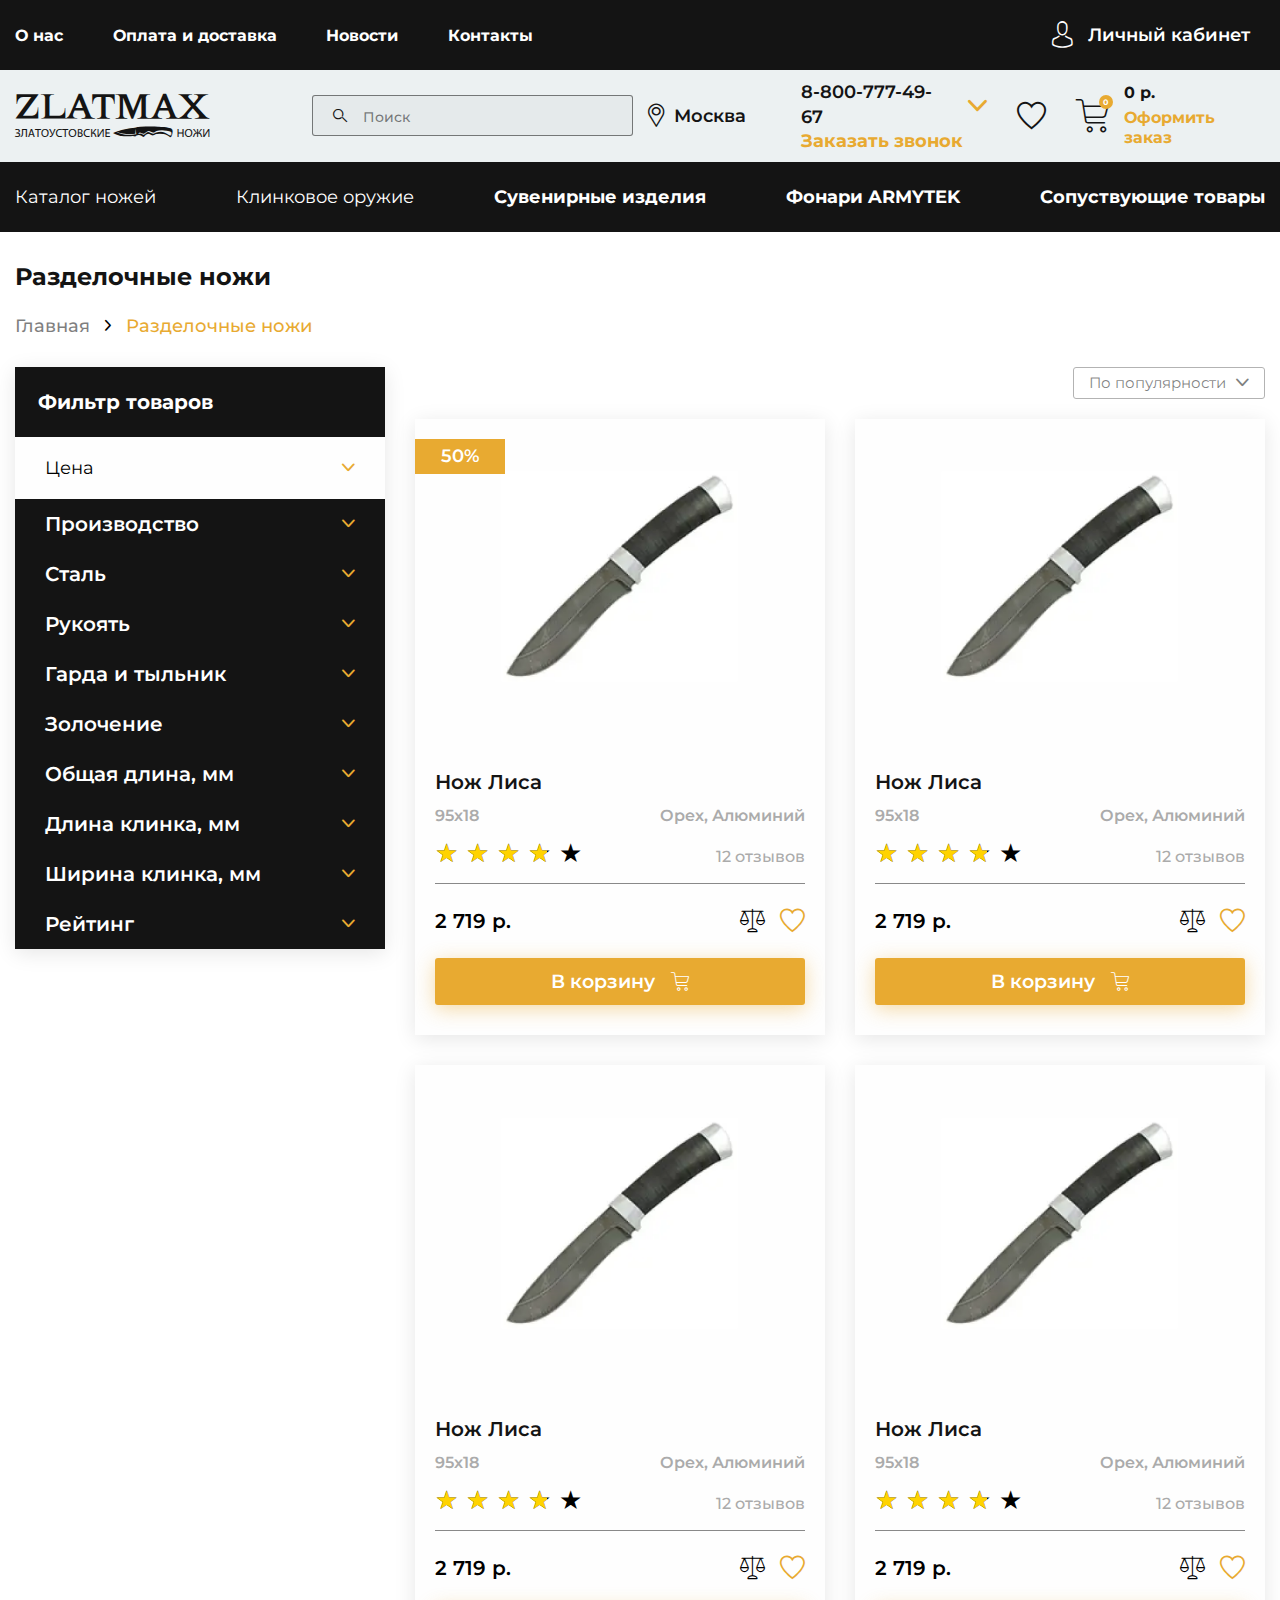
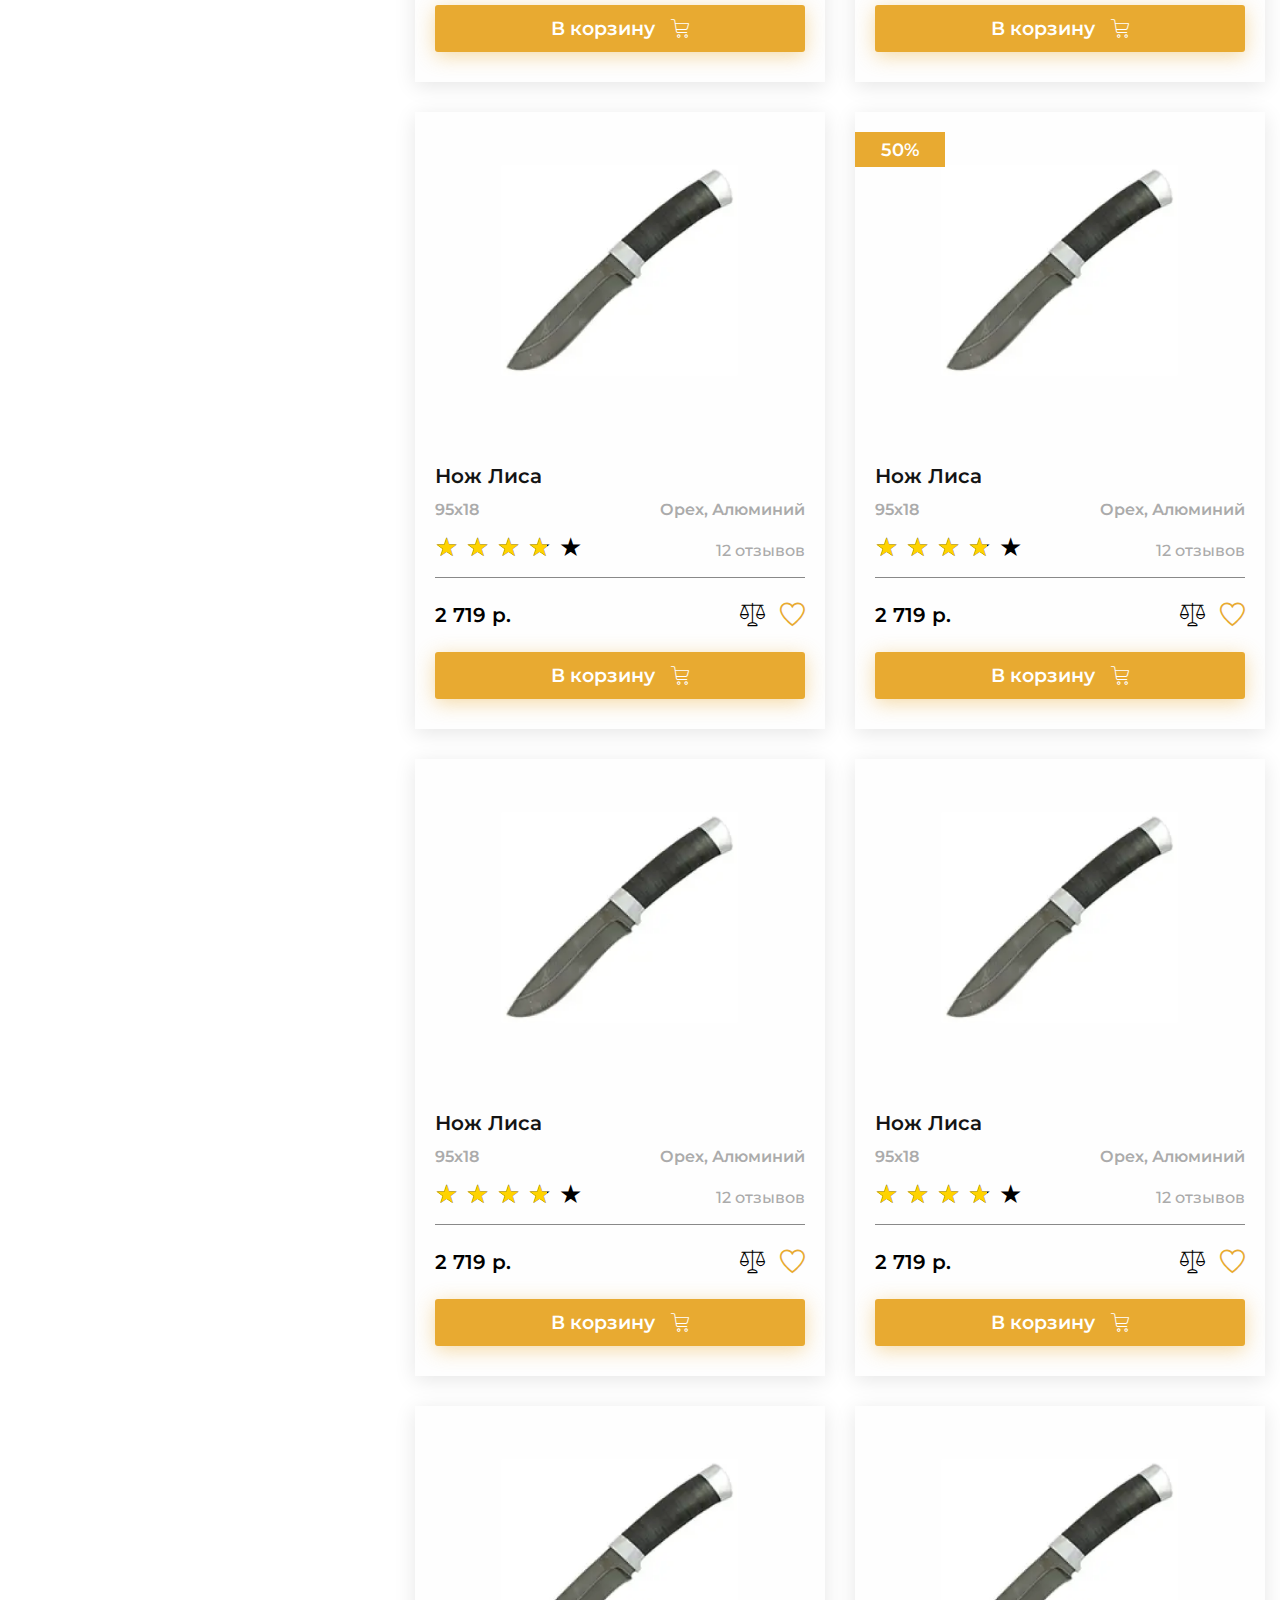
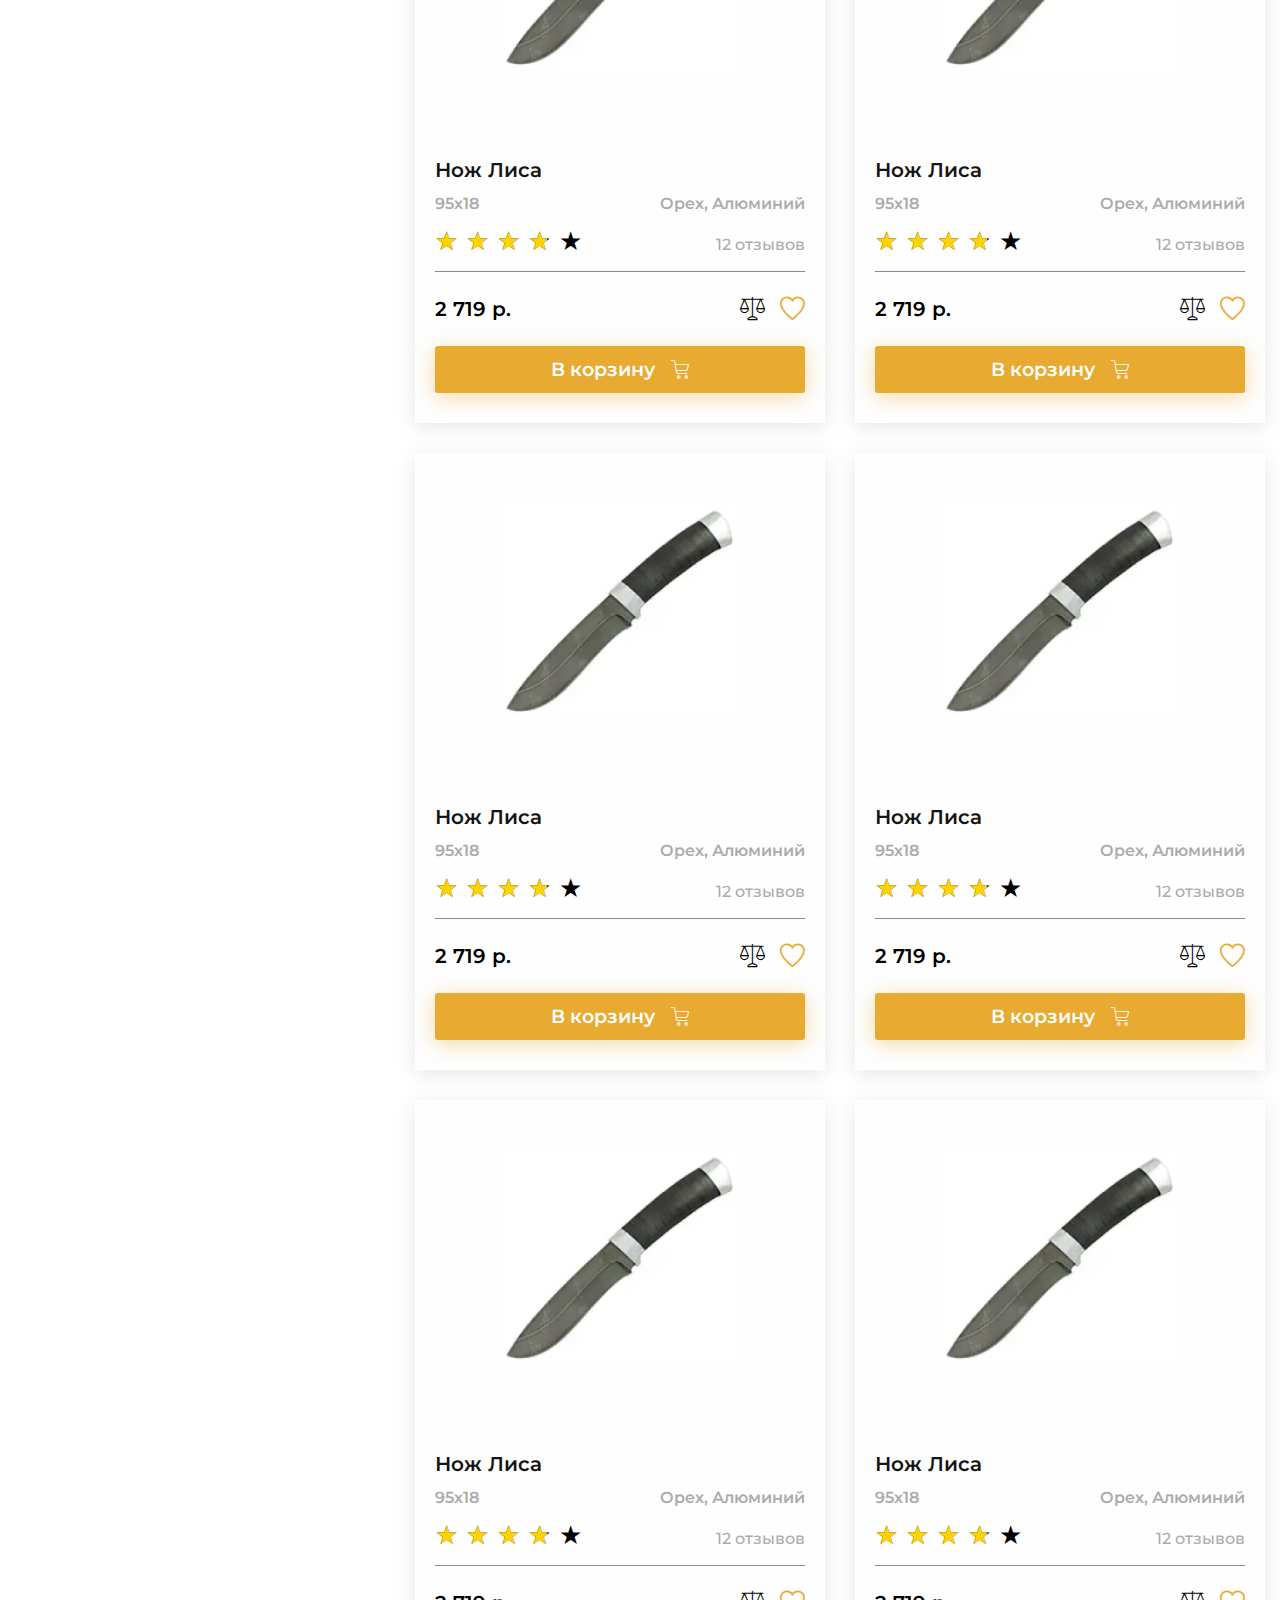
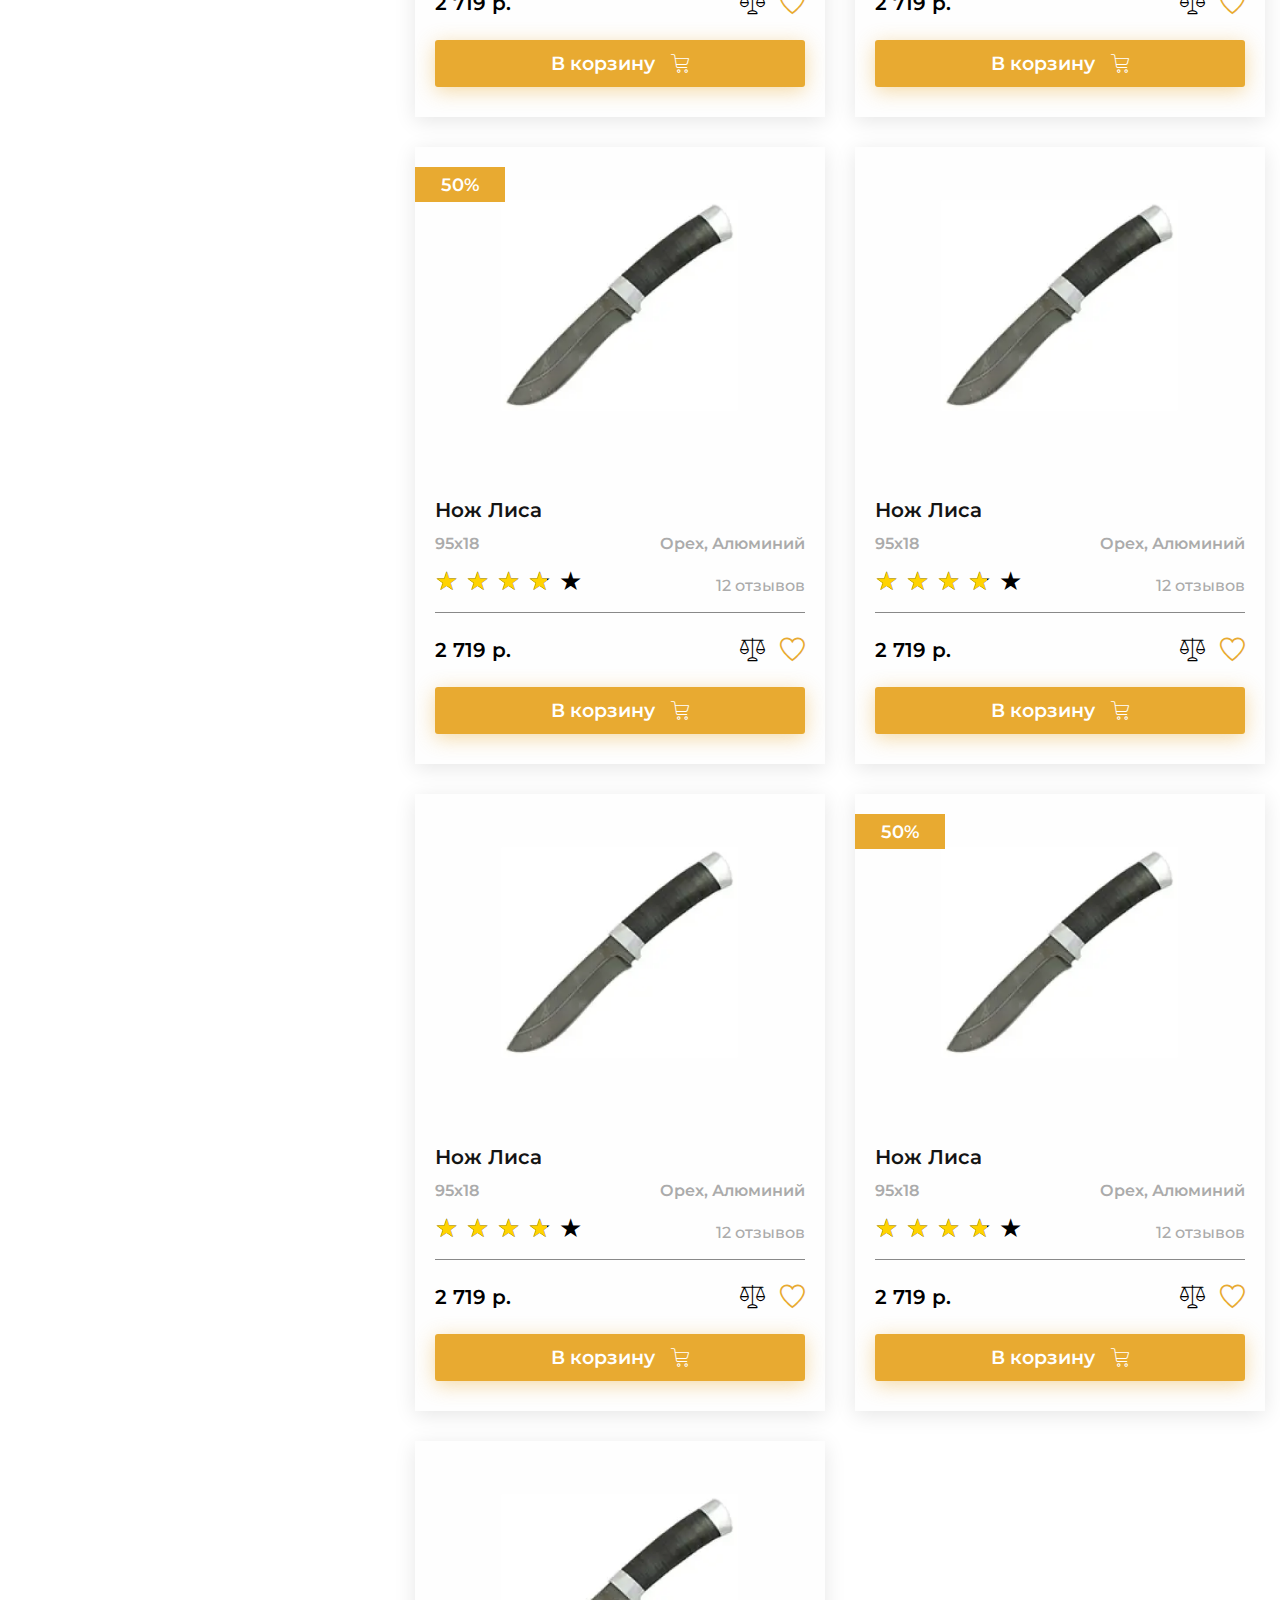
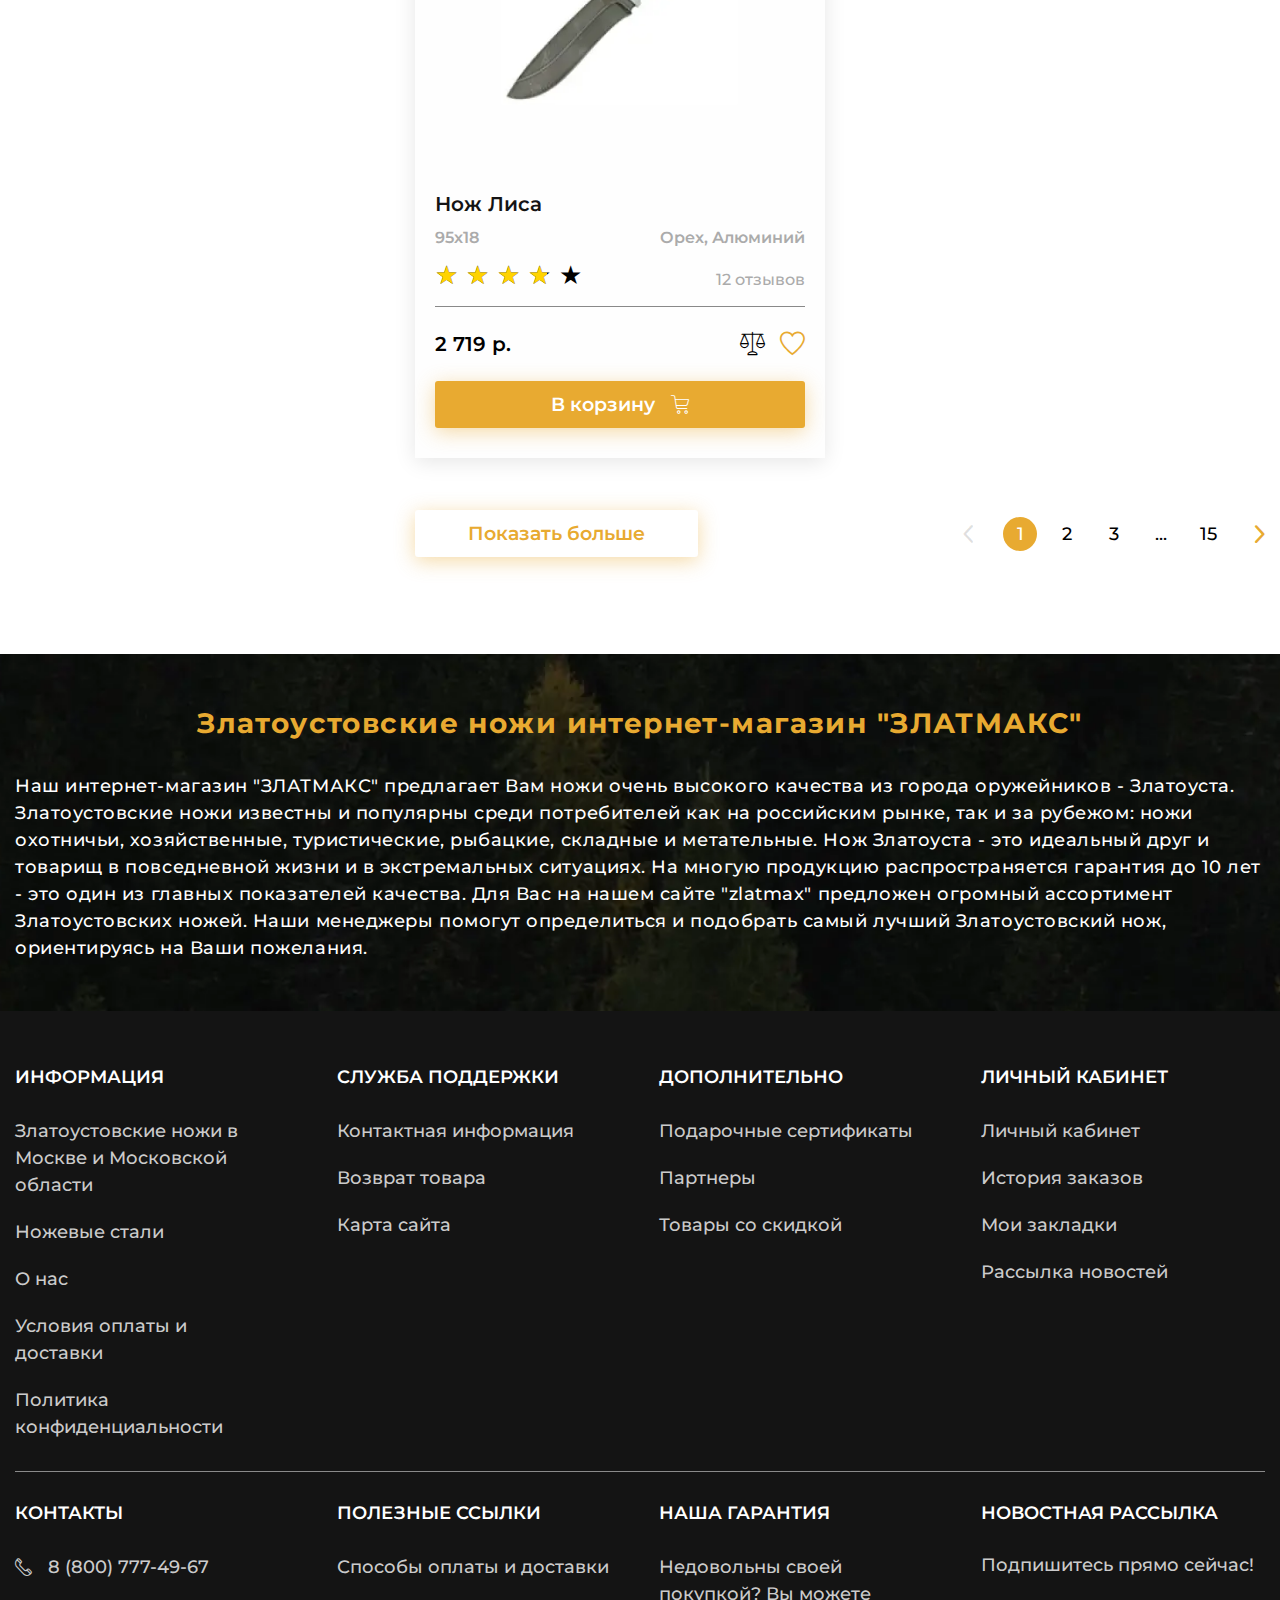
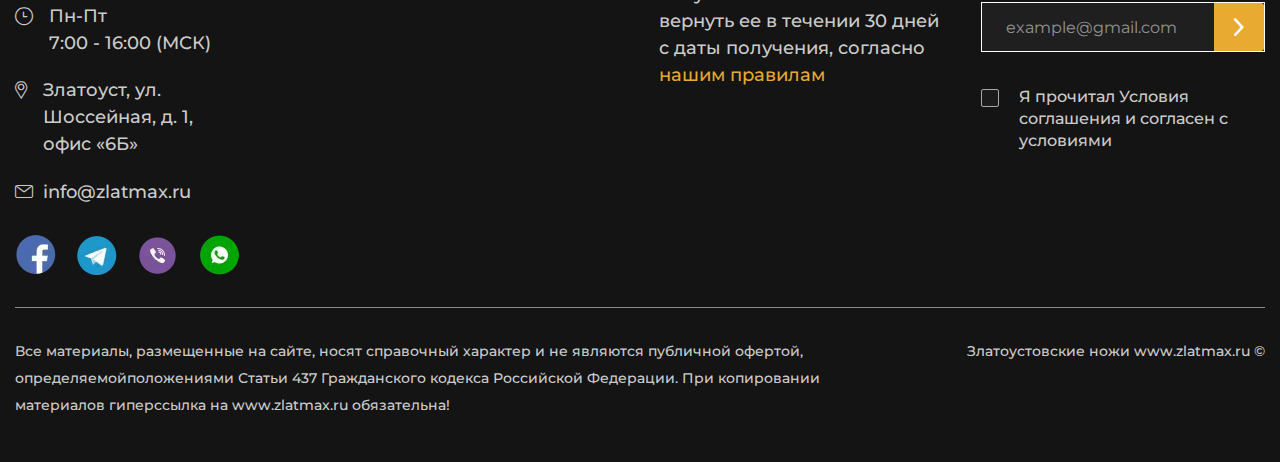
==== commit cf705a3d: "add:flies" ====
--- a/catalog.html
+++ b/catalog.html
@@ -1,19 +1,19 @@
 <!DOCTYPE html>
-<html lang="en">
+<html lang="ru">
 
 <head>
 	<title>Catalog</title>
 	<meta charset="UTF-8">
 	<meta name="format-detection" content="telephone=no">
 	<!-- <style>body{opacity: 0;}</style> -->
-	<link rel="stylesheet" href="css/style.min.css?_v=20230115221311">
+	<link rel="stylesheet" href="css/style.min.css?_v=20230118124146">
 	<!-- <meta name="robots" content="noindex, nofollow"> -->
 	<meta name="viewport" content="width=device-width, initial-scale=1.0">
 </head>
 
 <body>
 	<div class="wrapper">
-		<header class="header">
+		<header data-scroll="120" data-scroll-show class="header">
 			<div class="header__top top-header">
 				<div class="top-header__container">
 					<nav data-da=".menu__body,991.98" class="top-header__menu menu-top-header">
@@ -294,7 +294,7 @@
 					<nav class="page__breadcrumps breadcrumps">
 						<ul class="breadcrumps__list">
 							<li class="breadcrumps__item">
-								<a href="#" class="breadcrumps__link">Главная</a>
+								<a href="home.html" class="breadcrumps__link">Главная</a>
 							</li>
 							<li class="breadcrumps__item">
 								<span class="breadcrumps__current">Разделочные ножи</span>
@@ -567,13 +567,13 @@
 									<button type="button" data-spoller class="item-filter-catalog__title _icon-arrow-down">Золочение</button>
 									<div class="item-filter-catalog__body">
 										<div class="checkbox checkbox_item">
-											<input id="c_41" data-error="Ошибка" class="checkbox__input" type="checkbox" value="1" name="form[]">
-											<label for="c_41" class="checkbox__label"><span class="checkbox__text">Золочение клинка
+											<input id="c_52" data-error="Ошибка" class="checkbox__input" type="checkbox" value="1" name="form[]">
+											<label for="c_52" class="checkbox__label"><span class="checkbox__text">Золочение клинка
 													<small>(250)</small></span></label>
 										</div>
 										<div class="checkbox checkbox_item">
-											<input id="c_42" data-error="Ошибка" class="checkbox__input" type="checkbox" value="1" name="form[]">
-											<label for="c_42" class="checkbox__label"><span class="checkbox__text">Золочение
+											<input id="c_53" data-error="Ошибка" class="checkbox__input" type="checkbox" value="1" name="form[]">
+											<label for="c_53" class="checkbox__label"><span class="checkbox__text">Золочение
 													рисунка на клинке<small>(25)</small></span></label>
 										</div>
 									</div>
@@ -621,8 +621,8 @@
 									<button type="button" data-spoller class="item-filter-catalog__title _icon-arrow-down">Рейтинг</button>
 									<div class="item-filter-catalog__body">
 										<div class="checkbox checkbox_item">
-											<input id="c_43" data-error="Ошибка" class="checkbox__input" type="checkbox" value="1" name="form[]">
-											<label for="c_43" class="checkbox__label">
+											<input id="c_54" data-error="Ошибка" class="checkbox__input" type="checkbox" value="1" name="form[]">
+											<label for="c_54" class="checkbox__label">
 												<div class="checkbox__starts">
 													<img src="img/icons/star.svg" alt="icon:star">
 													<img src="img/icons/star.svg" alt="icon:star">
@@ -636,8 +636,8 @@
 											</label>
 										</div>
 										<div class="checkbox checkbox_item">
-											<input id="c_44" data-error="Ошибка" class="checkbox__input" type="checkbox" value="1" name="form[]">
-											<label for="c_44" class="checkbox__label">
+											<input id="c_55" data-error="Ошибка" class="checkbox__input" type="checkbox" value="1" name="form[]">
+											<label for="c_55" class="checkbox__label">
 												<div class="checkbox__starts">
 													<img src="img/icons/star.svg" alt="icon:star">
 													<img src="img/icons/star.svg" alt="icon:star">
@@ -650,8 +650,8 @@
 											</label>
 										</div>
 										<div class="checkbox checkbox_item">
-											<input id="c_45" data-error="Ошибка" class="checkbox__input" type="checkbox" value="1" name="form[]">
-											<label for="c_45" class="checkbox__label">
+											<input id="c_56" data-error="Ошибка" class="checkbox__input" type="checkbox" value="1" name="form[]">
+											<label for="c_56" class="checkbox__label">
 												<div class="checkbox__starts">
 													<img src="img/icons/star.svg" alt="icon:star">
 													<img src="img/icons/star.svg" alt="icon:star">
@@ -663,8 +663,8 @@
 											</label>
 										</div>
 										<div class="checkbox checkbox_item">
-											<input id="c_46" data-error="Ошибка" class="checkbox__input" type="checkbox" value="1" name="form[]">
-											<label for="c_46" class="checkbox__label">
+											<input id="c_57" data-error="Ошибка" class="checkbox__input" type="checkbox" value="1" name="form[]">
+											<label for="c_57" class="checkbox__label">
 												<div class="checkbox__starts">
 													<img src="img/icons/star.svg" alt="icon:star">
 													<img src="img/icons/star.svg" alt="icon:star">
@@ -675,8 +675,8 @@
 											</label>
 										</div>
 										<div class="checkbox checkbox_item">
-											<input id="c_47" data-error="Ошибка" class="checkbox__input" type="checkbox" value="1" name="form[]">
-											<label for="c_47" class="checkbox__label">
+											<input id="c_58" data-error="Ошибка" class="checkbox__input" type="checkbox" value="1" name="form[]">
+											<label for="c_58" class="checkbox__label">
 												<div class="checkbox__starts">
 													<img src="img/icons/star.svg" alt="icon:star">
 												</div>
@@ -1673,7 +1673,7 @@
 			</div>
 		</div>
 	</div>
-	<script src="js/app.min.js?_v=20230115221311"></script>
+	<script src="js/app.min.js?_v=20230118124146"></script>
 </body>
 
 </html>--- a/css/style.min.css
+++ b/css/style.min.css
@@ -1 +1 @@
-@charset "UTF-8";@import url(https://fonts.googleapis.com/css?family=Montserrat:500,600,700&display=swap);@font-face{font-family:icons;font-display:swap;src:url(../fonts/icons.woff2) format("woff2"),url(../fonts/icons.woff) format("woff");font-weight:400;font-style:normal}._spoller-init .spoller-item-footer__title::after,.breadcrumps__item:not(:last-child)::after,.more::after,.products-slider__all::after,.select__value:after,[class*=_icon-]:before,[data-parent]::before{font-family:icons;font-style:normal;font-weight:400;font-variant:normal;text-transform:none;line-height:1;-webkit-font-smoothing:antialiased;-moz-osx-font-smoothing:grayscale}[class*=_icon-]:before{display:block}._icon-arrow-down:before{content:"\e900"}._icon-arrow-right:before,[data-parent]:before{content:"\e901"}._icon-arrow-top:before{content:"\e902"}._icon-compare:before{content:"\e903"}._icon-favorites:before{content:"\e904"}._icon-hours:before{content:"\e905"}._icon-location:before{content:"\e906"}._icon-logo:before{content:"\e907"}._icon-loop:before{content:"\e908"}._icon-mail:before{content:"\e909"}._icon-phone:before{content:"\e90a"}._icon-question-mark:before{content:"\e90b"}._icon-shop:before{content:"\e90c"}._icon-user:before{content:"\e90d"}._icon-back-arrow1:before{content:"\e90f"}*{padding:0;margin:0;border:0}*,:after,:before{-webkit-box-sizing:border-box;box-sizing:border-box}body,html{height:100%;min-width:320px}body{color:#000;line-height:1;font-family:Montserrat;font-size:1.125rem;-ms-text-size-adjust:100%;-moz-text-size-adjust:100%;-webkit-text-size-adjust:100%;-webkit-font-smoothing:antialiased;-moz-osx-font-smoothing:grayscale}button,input,textarea{font-family:Montserrat;font-size:inherit}button{cursor:pointer;color:inherit;background-color:inherit}a{color:inherit;text-decoration:none}a:visited{text-decoration:none}a:hover{text-decoration:none}ul li{list-style:none}img{vertical-align:top}h1,h2,h3,h4,h5,h6{font-weight:inherit;font-size:inherit}body{font-weight:500}.lock body{overflow:hidden;-ms-touch-action:none;touch-action:none;-ms-scroll-chaining:none;overscroll-behavior:none}.wrapper{min-height:100%;display:-webkit-box;display:-ms-flexbox;display:flex;-webkit-box-orient:vertical;-webkit-box-direction:normal;-ms-flex-direction:column;flex-direction:column;overflow:hidden}.wrapper>main{-webkit-box-flex:1;-ms-flex:1 1 auto;flex:1 1 auto}.wrapper>*{min-width:0}[class*=__container]{max-width:101.25rem;margin:0 auto;padding:0 .9375rem}._form-error .form__error{position:absolute;bottom:-20px;color:red;font-size:.875rem}.button{display:inline-block;padding:8px 3.3125rem;font-weight:600;text-align:center;line-height:1.6;color:#fff;background:#e8aa31;-webkit-box-shadow:0 4px 20px rgba(232,170,49,.43);box-shadow:0 4px 20px rgba(232,170,49,.43);-webkit-transition:-webkit-box-shadow .5s ease 0s;transition:-webkit-box-shadow .5s ease 0s;-o-transition:box-shadow .5s ease 0s;transition:box-shadow .5s ease 0s;transition:box-shadow .5s ease 0s,-webkit-box-shadow .5s ease 0s;border-radius:.1875rem}.button_background-white{background-color:transparent;color:#e8aa31;-webkit-transition:all .5s ease 0s;-o-transition:all .5s ease 0s;transition:all .5s ease 0s}.checkbox{position:relative;background-color:transparent}.checkbox__starts{display:-webkit-box;display:-ms-flexbox;display:flex;gap:.625rem}.checkbox__star-count{font-size:1rem;line-height:1.25;-webkit-transform:translate(0,.125rem);-ms-transform:translate(0,.125rem);transform:translate(0,.125rem)}.checkbox:not(:last-child){margin-bottom:1.25rem}.checkbox_footer:not(:last-child){margin-bottom:.3125em}.checkbox__input{position:absolute;width:0;height:0;opacity:0}.checkbox__input:focus+.checkbox__label:before{-webkit-box-shadow:0 0 5px #e8aa31;box-shadow:0 0 5px #e8aa31}.checkbox__input:checked+.checkbox__label:before{background-color:transparent}.checkbox__label{cursor:pointer;display:-webkit-inline-box;display:-ms-inline-flexbox;display:inline-flex;-webkit-box-align:center;-ms-flex-align:center;align-items:center;position:relative;gap:1.25rem}.checkbox__label:before{border:1px solid #e8aa31;border-radius:2px;content:"";background:rgba(255,255,255,.03);border-radius:.125rem;-webkit-transform:translate(0,.1875rem);-ms-transform:translate(0,.1875rem);transform:translate(0,.1875rem);-ms-flex-item-align:start;align-self:flex-start;-webkit-box-flex:0;-ms-flex:0 0 1.125rem;flex:0 0 1.125rem;width:1.125rem;height:1.125rem;border:.0625rem solid #a7a9ac}.checkbox__text{font-weight:500;font-size:1rem;line-height:1.375}.checkbox__text small{font-size:1rem;line-height:1.25;color:#e8aa31;margin-left:.9375rem}.checkbox_item .checkbox__input:checked+.checkbox__label:after{-webkit-transform:scale(1);-ms-transform:scale(1);transform:scale(1)}.checkbox_item .checkbox__label::before{content:"";border:.0625rem solid #e8aa31;background:rgba(255,255,255,.03);border-radius:.125rem;-webkit-transform:translate(0,.1875rem);-ms-transform:translate(0,.1875rem);transform:translate(0,.1875rem);-ms-flex-item-align:start;align-self:flex-start;-webkit-box-flex:0;-ms-flex:0 0 1.125rem;flex:0 0 1.125rem;width:1.125rem;height:1.125rem}.checkbox_item .checkbox__label::after{content:"";position:absolute;-webkit-transform:scale(0);-ms-transform:scale(0);transform:scale(0);width:.75rem;height:.75rem;background-color:#e8aa31;border-radius:.0625rem;top:.375rem;left:.1875rem;-webkit-transition:-webkit-transform .5s ease 0s;transition:-webkit-transform .5s ease 0s;-o-transition:transform .5s ease 0s;transition:transform .5s ease 0s;transition:transform .5s ease 0s,-webkit-transform .5s ease 0s}.checkbox_footer .checkbox__text{color:rgba(255,255,255,.8);max-width:18.75rem}.checkbox_footer .checkbox__input:focus+.checkbox__label:before{-webkit-box-shadow:0 0 5px #141414;box-shadow:0 0 5px #141414}.checkbox_footer .checkbox__input:checked+.checkbox__label:after{-webkit-transform:scale(1);-ms-transform:scale(1);transform:scale(1)}.checkbox_footer .checkbox__label::after{content:"";position:absolute;-webkit-transform:scale(0);-ms-transform:scale(0);transform:scale(0);width:.75rem;height:.75rem;background-color:#e8aa31;border-radius:.0625rem;top:.375rem;left:.1875rem;-webkit-transition:-webkit-transform .5s ease 0s;transition:-webkit-transform .5s ease 0s;-o-transition:transform .5s ease 0s;transition:transform .5s ease 0s;transition:transform .5s ease 0s,-webkit-transform .5s ease 0s}.select{position:relative}.select__body{position:relative}.select__title{color:inherit;text-align:left;border:1px solid #d9d9d9;background-color:#fff;cursor:pointer;width:100%;border-radius:4px}.select__select_controll .select__title{background-color:red}.select__value{display:-webkit-box;display:-ms-flexbox;display:flex;-webkit-box-align:center;-ms-flex-align:center;align-items:center;height:1.875rem;padding:0 .9375rem;gap:.625rem}.select__value>*{-webkit-box-flex:1;-ms-flex:1 1 auto;flex:1 1 auto}.select__value:after{content:"";-ms-flex-item-align:stretch;-ms-grid-row-align:stretch;align-self:stretch;-webkit-box-flex:0;-ms-flex:0 0 10px;flex:0 0 10px;-webkit-transition:all .3s ease 0s;-o-transition:all .3s ease 0s;transition:all .3s ease 0s;display:-webkit-box;display:-ms-flexbox;display:flex;-webkit-box-pack:center;-ms-flex-pack:center;justify-content:center;-webkit-box-align:center;-ms-flex-align:center;align-items:center;content:"\e900";font-size:.5rem}._select-open .select__value:after{-webkit-transform:rotate(-180deg);-ms-transform:rotate(-180deg);transform:rotate(-180deg)}.select__value._select-pseudo-label::before{content:attr(data-pseudo-label);opacity:.5}.select__text{-webkit-box-flex:1;-ms-flex:1 1 auto;flex:1 1 auto}.select__input{width:100%;background-color:transparent;height:100%}.select__options{color:#000;position:absolute;top:29px;border-radius:0 0 4px 4px;min-width:100%;left:0;background-color:#fff;border-top:0;border:1px solid #d9d9d9;border-top:0;padding:10px 0 5px 0}.select__scroll{overflow-y:auto;overflow-x:hidden;max-height:200px}.select__option{width:100%;text-align:left;cursor:pointer;padding:5px 15px;color:inherit}.select__option._select-selected{background-color:#eee}.select__row{display:-webkit-inline-box;display:-ms-inline-flexbox;display:inline-flex;-webkit-box-align:center;-ms-flex-align:center;align-items:center}.select._select-open{z-index:5}.select_controll .select__title{border:.0625rem solid rgba(4,4,4,.3);border-radius:.1875rem}.select_controll .select__value{height:2.5rem;color:rgba(0,0,0,.5)}.select_controll .select__options{font-size:3.125rem;line-height:20px}._select-tag{cursor:pointer}.rating{display:-webkit-box;display:-ms-flexbox;display:flex;-webkit-box-pack:justify;-ms-flex-pack:justify;justify-content:space-between;-webkit-box-align:end;-ms-flex-align:end;align-items:flex-end;font-size:1.625rem;line-height:.75;-webkit-transition:opacity .3s ease 0s;-o-transition:opacity .3s ease 0s;transition:opacity .3s ease 0s}.rating.rating_sending{opacity:.2}.rating.rating_set .rating__active,.rating.rating_set .rating__item{cursor:pointer}.rating__body{position:relative;letter-spacing:.3076923077em}.rating__body::before{content:"★★★★★";display:block}.rating__active{position:absolute;width:0%;height:100%;top:0;left:0;overflow:hidden}.rating__active::before{content:"★★★★★";position:absolute;width:100%;height:100%;top:0;left:0;color:#ffd300}.rating__items{display:-webkit-box;display:-ms-flexbox;display:flex;position:absolute;width:100%;height:100%;top:0;left:0}.rating__item{-webkit-box-flex:0;-ms-flex:0 0 20%;flex:0 0 20%;height:100%;opacity:0}.rating__value{display:none;font-size:50%;line-height:1;padding:0 0 0 10px}.rating__info{font-size:1rem;color:#ababab}.noUi-target,.noUi-target *{-webkit-touch-callout:none;-webkit-tap-highlight-color:transparent;-webkit-user-select:none;-ms-touch-action:none;touch-action:none;-ms-user-select:none;-moz-user-select:none;user-select:none;-webkit-box-sizing:border-box;box-sizing:border-box}.noUi-target{position:relative}.noUi-base,.noUi-connects{width:100%;height:100%;position:relative;z-index:1}.noUi-connects{overflow:hidden;z-index:0}.noUi-connect,.noUi-origin{will-change:transform;position:absolute;z-index:1;top:0;right:0;height:100%;width:100%;-ms-transform-origin:0 0;-webkit-transform-origin:0 0;-webkit-transform-style:preserve-3d;transform-origin:0 0;-webkit-transform-style:flat;transform-style:flat}.noUi-txt-dir-rtl.noUi-horizontal .noUi-origin{left:0;right:auto}.noUi-vertical .noUi-origin{top:-100%;width:0}.noUi-horizontal .noUi-origin{height:0}.noUi-handle{-webkit-backface-visibility:hidden;backface-visibility:hidden;position:absolute}.noUi-touch-area{height:100%;width:100%}.noUi-state-tap .noUi-connect,.noUi-state-tap .noUi-origin{-webkit-transition:-webkit-transform .3s;transition:-webkit-transform .3s;-o-transition:transform .3s;transition:transform .3s;transition:transform .3s,-webkit-transform .3s}.noUi-state-drag *{cursor:inherit!important}.noUi-horizontal{height:.125rem;background-color:#e8aa31}.noUi-horizontal .noUi-handle{width:1.125rem;height:1.125rem;right:-1.0625rem;top:-.5625rem;border-radius:50%;background-color:#e8aa31;-webkit-box-shadow:0 4px 20px rgba(232,170,49,.3);box-shadow:0 4px 20px rgba(232,170,49,.3)}.noUi-vertical{width:18px}.noUi-vertical .noUi-handle{width:28px;height:34px;right:-6px;bottom:-17px}.noUi-txt-dir-rtl.noUi-horizontal .noUi-handle{left:-17px;right:auto}.noUi-target{background-color:#e8aa31}.noUi-connects{border-radius:3px}.noUi-connect{background-color:#141414}.noUi-draggable{cursor:ew-resize}.noUi-vertical .noUi-draggable{cursor:ns-resize}.noUi-handle{cursor:pointer}.noUi-handle::after{content:"";position:absolute;background-color:#141414;width:.75rem;height:.75rem;border-radius:50%;top:50%;left:50%;-webkit-transform:translate(-50%,-50%);-ms-transform:translate(-50%,-50%);transform:translate(-50%,-50%)}.noUi-active{border:1px solid #e8aa31}[disabled] .noUi-connect{background:#b8b8b8}[disabled] .noUi-handle,[disabled].noUi-handle,[disabled].noUi-target{cursor:not-allowed}.noUi-pips,.noUi-pips *{-webkit-box-sizing:border-box;box-sizing:border-box}.noUi-pips{position:absolute;color:#999}.noUi-value{position:absolute;white-space:nowrap;text-align:center}.noUi-value-sub{color:#ccc;font-size:10px}.noUi-marker{position:absolute;background:#ccc}.noUi-marker-sub{background:#aaa}.noUi-marker-large{background:#aaa}.noUi-pips-horizontal{padding:10px 0;height:80px;top:100%;left:0;width:100%}.noUi-value-horizontal{-webkit-transform:translate(-50%,50%);-ms-transform:translate(-50%,50%);transform:translate(-50%,50%)}.noUi-rtl .noUi-value-horizontal{-webkit-transform:translate(50%,50%);-ms-transform:translate(50%,50%);transform:translate(50%,50%)}.noUi-marker-horizontal.noUi-marker{margin-left:-1px;width:2px;height:5px}.noUi-marker-horizontal.noUi-marker-sub{height:10px}.noUi-marker-horizontal.noUi-marker-large{height:15px}.noUi-pips-vertical{padding:0 10px;height:100%;top:0;left:100%}.noUi-value-vertical{-webkit-transform:translate(0,-50%);-ms-transform:translate(0,-50%);transform:translate(0,-50%);padding-left:25px}.noUi-rtl .noUi-value-vertical{-webkit-transform:translate(0,50%);-ms-transform:translate(0,50%);transform:translate(0,50%)}.noUi-marker-vertical.noUi-marker{width:5px;height:2px;margin-top:-1px}.noUi-marker-vertical.noUi-marker-sub{width:10px}.noUi-marker-vertical.noUi-marker-large{width:15px}.noUi-tooltip{display:block;position:absolute;background-color:transparent;color:rgba(20,20,20,.5);padding:5px;text-align:center;white-space:nowrap;font-size:.875rem}.noUi-horizontal .noUi-tooltip{-webkit-transform:translate(-50%,0);-ms-transform:translate(-50%,0);transform:translate(-50%,0);left:50%;bottom:-160%}.noUi-vertical .noUi-tooltip{-webkit-transform:translate(0,-50%);-ms-transform:translate(0,-50%);transform:translate(0,-50%);top:50%;right:120%}.noUi-horizontal .noUi-origin>.noUi-tooltip{-webkit-transform:translate(50%,0);-ms-transform:translate(50%,0);transform:translate(50%,0);left:auto;bottom:10px}.noUi-vertical .noUi-origin>.noUi-tooltip{-webkit-transform:translate(0,-18px);-ms-transform:translate(0,-18px);transform:translate(0,-18px);top:auto;right:28px}body::after{content:"";background-color:rgba(0,0,0,.5);position:fixed;width:100%;height:100%;top:0;left:0;opacity:0;-webkit-transition:opacity .8s ease 0s;-o-transition:opacity .8s ease 0s;transition:opacity .8s ease 0s;pointer-events:none;z-index:149}.popup-show body::after{opacity:1}.popup{position:fixed;top:0;left:0;bottom:0;right:0;padding:30px 10px;-webkit-transition:visibility .8s ease 0s;-o-transition:visibility .8s ease 0s;transition:visibility .8s ease 0s;visibility:hidden;pointer-events:none}.popup_show{z-index:150;visibility:visible;overflow:auto;pointer-events:auto}.popup_show .popup__content{visibility:visible;-webkit-transform:scale(1);-ms-transform:scale(1);transform:scale(1)}.popup__wrapper{display:-webkit-box;display:-ms-flexbox;display:flex;-webkit-box-orient:vertical;-webkit-box-direction:normal;-ms-flex-direction:column;flex-direction:column;-webkit-box-align:center;-ms-flex-align:center;align-items:center;min-height:100%;-webkit-box-flex:1;-ms-flex:1 1 auto;flex:1 1 auto;width:100%;display:flex;-webkit-box-pack:center;-ms-flex-pack:center;justify-content:center;align-items:center}.popup__content{visibility:hidden;-webkit-transform:scale(0);-ms-transform:scale(0);transform:scale(0);-webkit-transition:-webkit-transform .3s ease 0s;transition:-webkit-transform .3s ease 0s;-o-transition:transform .3s ease 0s;transition:transform .3s ease 0s;transition:transform .3s ease 0s,-webkit-transform .3s ease 0s;background-color:#eee;padding:20px;width:100%;max-width:900px;border-radius:20px}.lock .popup__content{visibility:visible}[class*=-ibg]{position:relative}[class*=-ibg] img{position:absolute;width:100%;height:100%;top:0;left:0;-o-object-fit:cover;object-fit:cover}[class*=-ibg_contain] img{-o-object-fit:contain;object-fit:contain}.label-link{font-weight:600;font-size:1.5rem;line-height:1;display:inline-block}.label-link::after{content:"";margin-top:.9375rem;height:.125rem;width:4.25rem;background-color:#e8aa31;display:block;-webkit-transition:width .5s ease 0s;-o-transition:width .5s ease 0s;transition:width .5s ease 0s}.subtitle{font-weight:700;line-height:1.4375;letter-spacing:.05em;color:#141414;letter-spacing:.05em}.subtitle_white{color:#fff}.subtitle_orange{color:#e8aa31}.headline-link{font-weight:600;font-size:1.25rem;line-height:1.7;color:#141414;-webkit-transition:all .5s ease 0s;-o-transition:all .5s ease 0s;transition:all .5s ease 0s}.products-slider__all{font-weight:600;line-height:2.5555555556;letter-spacing:.05em;color:rgba(20,20,20,.5803921569);display:-webkit-box;display:-ms-flexbox;display:flex;-webkit-box-align:center;-ms-flex-align:center;align-items:center;-webkit-column-gap:.9375rem;-moz-column-gap:.9375rem;column-gap:.9375rem;-webkit-transition:color .3s ease 0s;-o-transition:color .3s ease 0s;transition:color .3s ease 0s}.products-slider__all::after{content:"\e901";padding-top:.25pxrem;color:#e8aa31;font-size:1rem}.products-slider__dotts{display:-ms-grid;display:grid;-webkit-box-pack:center;-ms-flex-pack:center;justify-content:center;grid-auto-flow:column}.products-slider__dotts .swiper-pagination-bullet{margin:0 .46875rem;cursor:pointer;width:1.125rem;height:1.875rem;position:relative;-webkit-transition:width .3s linear 0s;-o-transition:width .3s linear 0s;transition:width .3s linear 0s}.products-slider__dotts .swiper-pagination-bullet::after{content:"";height:.125rem;background-color:#898989;position:absolute;top:50%;-webkit-transform:translate(0,-50%);-ms-transform:translate(0,-50%);transform:translate(0,-50%);left:0;width:100%}.products-slider__dotts .swiper-pagination-bullet::before{background-color:#e8aa31;position:absolute;content:"";width:.625rem;border-radius:50%;top:50%;-webkit-transform:translate(0,-50%);-ms-transform:translate(0,-50%);transform:translate(0,-50%);left:0;height:.625rem;-webkit-box-shadow:0 4px 20px rgba(232,170,49,.66);box-shadow:0 4px 20px rgba(232,170,49,.66);opacity:0;-webkit-transition:left 3s linear 0s;-o-transition:left 3s linear 0s;transition:left 3s linear 0s}.products-slider__dotts .swiper-pagination-bullet-active{width:1.875rem}.products-slider__dotts .swiper-pagination-bullet-active::after{background-color:#e8aa31}.products-slider__dotts .swiper-pagination-bullet-active::before{content:"";opacity:1;left:1.25rem}.products__slider{padding:1.25rem 1.25rem;margin:0 -1.25rem}.product-card{position:relative;height:100%;display:-ms-grid;display:grid;-ms-grid-rows:auto 1fr;grid-template-rows:auto 1fr;background-color:#fefefe;-webkit-box-shadow:0 4px 20px rgba(0,0,0,.1);box-shadow:0 4px 20px rgba(0,0,0,.1);-webkit-transition:-webkit-box-shadow transform .5s ease 0s;transition:-webkit-box-shadow transform .5s ease 0s;-o-transition:box-shadow transform .5s ease 0s;transition:box-shadow transform .5s ease 0s;transition:box-shadow transform .5s ease 0s,-webkit-box-shadow transform .5s ease 0s}.product-card__sale{position:absolute;z-index:2;top:1.25rem;left:0;background-color:#e8aa31;width:5.625rem;height:2.1875rem;text-align:center;display:-webkit-box;display:-ms-flexbox;display:flex;-webkit-box-align:center;-ms-flex-align:center;align-items:center;-webkit-box-pack:center;-ms-flex-pack:center;justify-content:center;font-weight:600;font-size:1.125rem;line-height:1.2222222222;color:#fff;pointer-events:none}.product-card__image-ibg{display:block;padding-bottom:88%}.product-card__image-ibg img{-webkit-transition:-webkit-transform .5s ease 0s;transition:-webkit-transform .5s ease 0s;-o-transition:transform .5s ease 0s;transition:transform .5s ease 0s;transition:transform .5s ease 0s,-webkit-transform .5s ease 0s;-o-object-fit:contain;object-fit:contain}.product-card__body{padding:1.25rem 1.25rem 1.875rem 1.25rem;display:-webkit-box;display:-ms-flexbox;display:flex;-webkit-box-orient:vertical;-webkit-box-direction:normal;-ms-flex-direction:column;flex-direction:column;height:100%}.product-card__headline{-webkit-box-flex:1;-ms-flex-positive:1;flex-grow:1}.product-card__info:not(:last-child){margin-bottom:.6875rem}.product-card__rating:not(:last-child){margin-bottom:1.25rem}.product-card__footer{border-top:1px solid rgba(20,20,20,.5);display:-webkit-box;display:-ms-flexbox;display:flex;-webkit-box-align:center;-ms-flex-align:center;align-items:center;padding-top:1.25rem;gap:.9375rem}.product-card__footer:not(:last-child){margin-bottom:1.25rem}.product-card__price{-webkit-box-flex:1;-ms-flex:1 1 auto;flex:1 1 auto;font-size:1.25rem;line-height:1.7;font-weight:600}.product-card__compare{font-size:1.5rem;-webkit-transition:color .5s ease 0s;-o-transition:color .5s ease 0s;transition:color .5s ease 0s}.product-card__favorite{color:#e8aa31;font-size:1.5rem}.product-card__cart{width:100%}.product-card__cart span{display:-webkit-box;display:-ms-flexbox;display:flex;-webkit-box-orient:horizontal;-webkit-box-direction:reverse;-ms-flex-direction:row-reverse;flex-direction:row-reverse;-webkit-box-align:center;-ms-flex-align:center;align-items:center;-webkit-box-pack:center;-ms-flex-pack:center;justify-content:center}.product-card__cart span::before{margin-left:1rem}.info-product-card{color:#ababab;font-weight:600;font-size:1rem;line-height:2.125;display:-webkit-box;display:-ms-flexbox;display:flex;-webkit-box-pack:justify;-ms-flex-pack:justify;justify-content:space-between;gap:.625rem}.no-webp .new-products{background:url(../img/new-products/test.png) center/cover no-repeat}.new-products{padding-bottom:2.5rem;position:relative;z-index:1}.new-products__container{display:-ms-grid;display:grid;position:relative;z-index:3}.new-products__content{padding-top:1.125rem}.new-products__subtitle:not(:last-child){margin-bottom:1.875rem}.new-products__text{line-height:1.5;letter-spacing:.03em;color:rgba(255,255,255,.7019607843)}.new-products__inner{min-width:0}.new-products__dotts{display:-ms-grid;display:grid;-webkit-box-pack:center;-ms-flex-pack:center;justify-content:center;grid-auto-flow:column}.new-products__dotts .swiper-pagination-bullet{margin:0 .46875rem;cursor:pointer;width:1.125rem;height:1.875rem;position:relative;-webkit-transition:width .3s linear 0s;-o-transition:width .3s linear 0s;transition:width .3s linear 0s}.new-products__dotts .swiper-pagination-bullet::after{content:"";height:.125rem;background-color:#898989;position:absolute;top:50%;-webkit-transform:translate(0,-50%);-ms-transform:translate(0,-50%);transform:translate(0,-50%);left:0;width:100%}.new-products__dotts .swiper-pagination-bullet::before{background-color:#e8aa31;position:absolute;content:"";width:.625rem;border-radius:50%;top:50%;-webkit-transform:translate(0,-50%);-ms-transform:translate(0,-50%);transform:translate(0,-50%);left:0;height:.625rem;-webkit-box-shadow:0 4px 20px rgba(232,170,49,.66);box-shadow:0 4px 20px rgba(232,170,49,.66);opacity:0;-webkit-transition:left 3s linear 0s;-o-transition:left 3s linear 0s;transition:left 3s linear 0s}.new-products__dotts .swiper-pagination-bullet-active{width:1.875rem}.new-products__dotts .swiper-pagination-bullet-active::after{background-color:#e8aa31}.new-products__dotts .swiper-pagination-bullet-active::before{content:"";opacity:1;left:1.25rem}.more{font-weight:600;font-size:1.25rem;line-height:2.3;letter-spacing:.05em;color:#e8aa31;display:-webkit-box;display:-ms-flexbox;display:flex;-webkit-box-align:center;-ms-flex-align:center;align-items:center;-webkit-column-gap:1.25rem;-moz-column-gap:1.25rem;column-gap:1.25rem}.more::after{content:"\e901"}.social{display:-webkit-box;display:-ms-flexbox;display:flex;-webkit-box-align:center;-ms-flex-align:center;align-items:center;gap:1.25rem}.breadcrumps{white-space:nowrap;overflow:auto;height:1.375rem}.breadcrumps__list{display:-webkit-box;display:-ms-flexbox;display:flex;-webkit-box-align:center;-ms-flex-align:center;align-items:center;gap:.9375rem}.breadcrumps__item{display:-webkit-inline-box;display:-ms-inline-flexbox;display:inline-flex;-webkit-box-align:center;-ms-flex-align:center;align-items:center;gap:.9375rem}.breadcrumps__item:not(:last-child)::after{content:"\e901";font-size:.6875rem}.breadcrumps__link{opacity:.5;line-height:1.25}.breadcrumps__current{color:#e8aa31}.pagging{display:-webkit-box;display:-ms-flexbox;display:flex;gap:1.875rem}.pagging__arrow{color:#e8aa31}.pagging__arrow_left::before{-webkit-transform:rotate(-180deg);-ms-transform:rotate(-180deg);transform:rotate(-180deg)}.pagging__arrow:disabled{color:rgba(0,0,0,.12)}.pagging__list{display:-webkit-box;display:-ms-flexbox;display:flex;gap:.8125rem}.pagging__link{width:2.125rem;height:2.125rem;border-radius:50%;display:-webkit-box;display:-ms-flexbox;display:flex;-webkit-box-align:center;-ms-flex-align:center;align-items:center;-webkit-box-pack:center;-ms-flex-pack:center;justify-content:center;text-align:center}.pagging__link._active{color:#fff;background-color:#e8aa31}.filter-catalog{background-color:#fefefe;-webkit-box-shadow:0 4px 20px rgba(0,0,0,.1);box-shadow:0 4px 20px rgba(0,0,0,.1)}.filter-catalog__title{background-color:#141414;font-weight:700;font-size:1.25rem;line-height:1.2;color:#fff;padding:1.4375rem}.price-filter{padding:1.25rem 1.875rem}.price-filter__title{display:-webkit-box;display:-ms-flexbox;display:flex;-webkit-box-pack:justify;-ms-flex-pack:justify;justify-content:space-between;-webkit-box-align:center;-ms-flex-align:center;align-items:center;-webkit-box-orient:horizontal;-webkit-box-direction:reverse;-ms-flex-direction:row-reverse;flex-direction:row-reverse;width:100%}.price-filter__title::before{-webkit-transition:-webkit-transform .5s ease 0s;transition:-webkit-transform .5s ease 0s;-o-transition:transform .5s ease 0s;transition:transform .5s ease 0s;transition:transform .5s ease 0s,-webkit-transform .5s ease 0s;font-size:.5rem;color:#e8aa31}.price-filter__title._spoller-active::before{-webkit-transform:rotate(-180deg);-ms-transform:rotate(-180deg);transform:rotate(-180deg)}.price-filter__body{padding-top:1.875rem;padding-bottom:1.875rem}.price-filter__inputs{display:-webkit-box;display:-ms-flexbox;display:flex;border:.0625rem solid #cbcbcb;border-radius:.125rem;height:2.625rem;gap:.125rem;position:relative}.price-filter__inputs:not(:last-child){margin-bottom:1.5625rem}.price-filter__input{padding:0 .9375rem;font-size:1rem;line-height:1.25;height:100%;text-align:center;width:50%}.price-filter__input:nth-child(1){border-right:.0625rem solid #cbcbcb}.total-lenght__title{background-color:#141414;color:#fff;font-weight:600;font-size:1.25rem;padding:.8125rem 1.875rem;line-height:1.2;display:-webkit-box;display:-ms-flexbox;display:flex;-webkit-box-pack:justify;-ms-flex-pack:justify;justify-content:space-between;-webkit-box-align:center;-ms-flex-align:center;align-items:center;-webkit-box-orient:horizontal;-webkit-box-direction:reverse;-ms-flex-direction:row-reverse;flex-direction:row-reverse;width:100%}.total-lenght__title::before{-webkit-transition:-webkit-transform .5s ease 0s;transition:-webkit-transform .5s ease 0s;-o-transition:transform .5s ease 0s;transition:transform .5s ease 0s;transition:transform .5s ease 0s,-webkit-transform .5s ease 0s;font-size:.5rem;color:#e8aa31}.total-lenght__title._spoller-active::before{-webkit-transform:rotate(-180deg);-ms-transform:rotate(-180deg);transform:rotate(-180deg)}.total-lenght__body{padding:1.875rem 1.875rem 3.125rem 1.875rem}.total-lenght__inputs{display:-webkit-box;display:-ms-flexbox;display:flex;border:.0625rem solid #cbcbcb;border-radius:.125rem;height:2.625rem;gap:.125rem;position:relative}.total-lenght__inputs:not(:last-child){margin-bottom:1.5625rem}.total-lenght__input{padding:0 .9375rem;font-size:1rem;line-height:1.25;height:100%;text-align:center;width:50%}.total-lenght__input:nth-child(1){border-right:.0625rem solid #cbcbcb}.lenght__title{background-color:#141414;color:#fff;font-weight:600;font-size:1.25rem;padding:.8125rem 1.875rem;line-height:1.2;display:-webkit-box;display:-ms-flexbox;display:flex;-webkit-box-pack:justify;-ms-flex-pack:justify;justify-content:space-between;-webkit-box-align:center;-ms-flex-align:center;align-items:center;-webkit-box-orient:horizontal;-webkit-box-direction:reverse;-ms-flex-direction:row-reverse;flex-direction:row-reverse;width:100%}.lenght__title::before{-webkit-transition:-webkit-transform .5s ease 0s;transition:-webkit-transform .5s ease 0s;-o-transition:transform .5s ease 0s;transition:transform .5s ease 0s;transition:transform .5s ease 0s,-webkit-transform .5s ease 0s;font-size:.5rem;color:#e8aa31}.lenght__title._spoller-active::before{-webkit-transform:rotate(-180deg);-ms-transform:rotate(-180deg);transform:rotate(-180deg)}.lenght__body{padding:1.875rem 1.875rem 3.125rem 1.875rem}.lenght__inputs{display:-webkit-box;display:-ms-flexbox;display:flex;border:.0625rem solid #cbcbcb;border-radius:.125rem;height:2.625rem;gap:.125rem;position:relative}.lenght__inputs:not(:last-child){margin-bottom:1.5625rem}.lenght__input{padding:0 .9375rem;font-size:1rem;line-height:1.25;height:100%;text-align:center;width:50%}.lenght__input:nth-child(1){border-right:.0625rem solid #cbcbcb}.item-filter-catalog__title{background-color:#141414;color:#fff;font-weight:600;font-size:1.25rem;line-height:1.2;width:100%;display:-webkit-box;display:-ms-flexbox;display:flex;-webkit-box-orient:horizontal;-webkit-box-direction:reverse;-ms-flex-direction:row-reverse;flex-direction:row-reverse;-webkit-box-align:center;-ms-flex-align:center;align-items:center;-webkit-box-pack:justify;-ms-flex-pack:justify;justify-content:space-between;padding:.8125rem 1.875rem}.item-filter-catalog__title::before{-webkit-transition:-webkit-transform .5s ease 0s;transition:-webkit-transform .5s ease 0s;-o-transition:transform .5s ease 0s;transition:transform .5s ease 0s;transition:transform .5s ease 0s,-webkit-transform .5s ease 0s;font-size:.5rem;color:#e8aa31}.item-filter-catalog__title._spoller-active::before{-webkit-transform:rotate(-180deg);-ms-transform:rotate(-180deg);transform:rotate(-180deg)}.item-filter-catalog__body{padding:1.25rem 1.875rem}.header__top{background-color:#141414;color:#fff}.top-header{padding:.625rem 0}.top-header__container{display:-webkit-box;display:-ms-flexbox;display:flex;min-height:3.125rem;-webkit-column-gap:.9375rem;-moz-column-gap:.9375rem;column-gap:.9375rem;-webkit-box-align:center;-ms-flex-align:center;align-items:center}.menu-top-header{-webkit-box-flex:1;-ms-flex:1 1 auto;flex:1 1 auto}.menu-top-header__list{display:-webkit-box;display:-ms-flexbox;display:flex;-ms-flex-wrap:wrap;flex-wrap:wrap;row-gap:.3125rem}.menu-top-header__link{font-size:1rem;line-height:1.25;-webkit-transition:color .3s ease 0s;-o-transition:color .3s ease 0s;transition:color .3s ease 0s}.user{display:-webkit-inline-box;display:-ms-inline-flexbox;display:inline-flex;-webkit-box-align:center;-ms-flex-align:center;align-items:center;font-weight:600;-webkit-transition:color .3s ease 0s;-o-transition:color .3s ease 0s;transition:color .3s ease 0s;line-height:1.2222222222}.user::before{font-size:2.125rem}.main-header{background-color:#ecf1f2;padding:.625rem 0}.main-header__container{display:-webkit-box;display:-ms-flexbox;display:flex;-webkit-box-align:center;-ms-flex-align:center;align-items:center;min-height:4.375rem}.main-header__item{display:-webkit-box;display:-ms-flexbox;display:flex;-webkit-box-pack:justify;-ms-flex-pack:justify;justify-content:space-between;-webkit-box-align:center;-ms-flex-align:center;align-items:center}.main-header__item_first{-webkit-column-gap:1.875rem;-moz-column-gap:1.875rem;column-gap:1.875rem}.logo{font-size:2.75rem;text-decoration:none;color:#141414}.search-form{position:relative;height:2.5625rem;background-color:#e5eaeb;border:1px solid rgba(4,4,4,.5);border-radius:.1875rem}.search-form__button{position:absolute;background-color:transparent;top:0;left:.5rem;height:100%;width:2.5rem}.search-form__button::before{font-size:.875rem}.search-form__input{height:100%;width:100%;padding-left:3.125rem;padding-right:1.3125rem;background-color:transparent}.search-form__input::-webkit-input-placeholder{font-weight:500;font-size:.875rem;line-height:1.2142857143;color:rgba(0,0,0,.5)}.search-form__input::-moz-placeholder{font-weight:500;font-size:.875rem;line-height:1.2142857143;color:rgba(0,0,0,.5)}.search-form__input:-ms-input-placeholder{font-weight:500;font-size:.875rem;line-height:1.2142857143;color:rgba(0,0,0,.5)}.search-form__input::-ms-input-placeholder{font-weight:500;font-size:.875rem;line-height:1.2142857143;color:rgba(0,0,0,.5)}.search-form__input::placeholder{font-weight:500;font-size:.875rem;line-height:1.2142857143;color:rgba(0,0,0,.5)}.actions{position:relative;z-index:10;display:-webkit-box;display:-ms-flexbox;display:flex;-webkit-column-gap:1.875rem;-moz-column-gap:1.875rem;column-gap:1.875rem;-webkit-box-align:center;-ms-flex-align:center;align-items:center}.actions__button{font-weight:700;line-height:1.2222222222;color:#e8aa31}.actions__link{-webkit-transition:color .3s ease 0s;-o-transition:color .3s ease 0s;transition:color .3s ease 0s;display:-webkit-box;display:-ms-flexbox;display:flex;-webkit-box-align:center;-ms-flex-align:center;align-items:center;-webkit-column-gap:.625rem;-moz-column-gap:.625rem;column-gap:.625rem;font-weight:600;line-height:1.2222222222}.actions__link::before{font-size:1.5rem}.actions__favorite{-webkit-transition:color .3s ease 0s;-o-transition:color .3s ease 0s;transition:color .3s ease 0s}.callback-actions{position:relative;margin-left:1.5625rem}.callback-actions__wrapper{display:-webkit-box;display:-ms-flexbox;display:flex;-webkit-box-align:center;-ms-flex-align:center;align-items:center}.callback-actions__link{-webkit-transition:color .3s ease 0s;-o-transition:color .3s ease 0s;transition:color .3s ease 0s;line-height:1.375;font-weight:600}.callback-actions__link::before{display:none}.spollers__title::before{margin-left:1.0625rem;color:#e8aa31;font-size:.75rem;-webkit-transition:all .6s ease 0s;-o-transition:all .6s ease 0s;transition:all .6s ease 0s}.spollers__title._spoller-active::before{-webkit-transform:rotate(-180deg);-ms-transform:rotate(-180deg);transform:rotate(-180deg)}.spollers__body{padding:.9375rem;border-radius:.5rem;position:absolute;top:1.5625rem;left:0;background-color:#fff;color:#000;z-index:10;-webkit-box-shadow:-1px 10px 9px -1px rgba(0,0,0,.3);box-shadow:-1px 10px 9px -1px rgba(0,0,0,.3)}.spollers__line:not(:last-child){margin-bottom:10px}.actions__favorite{font-size:1.75rem}.shop-actions{display:-webkit-box;display:-ms-flexbox;display:flex;-webkit-box-align:center;-ms-flex-align:center;align-items:center;-webkit-column-gap:15px;-moz-column-gap:15px;column-gap:15px}.shop-actions__body{display:-webkit-box;display:-ms-flexbox;display:flex;-webkit-box-orient:vertical;-webkit-box-direction:normal;-ms-flex-direction:column;flex-direction:column;row-gap:5px}.shop-actions__count{font-size:1rem;line-height:1.25}.shop-actions__make-order{font-size:1rem;line-height:1.25;color:#e8aa31;-ms-flex-negative:0;flex-shrink:0;min-width:140px}.shop-actions__link{-webkit-transition:color .3s ease 0s;-o-transition:color .3s ease 0s;transition:color .3s ease 0s;position:relative}.shop-actions__link::before{font-size:2.1875rem}.shop-actions__link span{font-size:.5rem;line-height:1.25;color:#fff;display:inline-block;display:-webkit-box;display:-ms-flexbox;display:flex;-webkit-box-align:center;-ms-flex-align:center;align-items:center;-webkit-box-pack:center;-ms-flex-pack:center;justify-content:center;background-color:#e8aa31;width:.875rem;height:.875rem;border-radius:50%;position:absolute;top:-.1875rem;right:-.25rem}.shop-actions__link span::before{content:""}.menu__body{-webkit-transition:left .5s ease 0s;-o-transition:left .5s ease 0s;transition:left .5s ease 0s;position:fixed;width:100%;top:0;left:-100%;height:100%;z-index:4;height:100%;overflow:auto;background-color:#141414;padding:5.625rem .9375rem 3.125rem .9375rem}.menu__body::before{content:"";-webkit-transition:left .5s ease 0s;-o-transition:left .5s ease 0s;transition:left .5s ease 0s;position:fixed;top:0;left:-100%;width:100%;min-height:4.375rem;background-color:#141414;z-index:50}.menu-open .menu__body::before{left:0}.menu-open .menu__body{left:0}.catalog-header{background-color:#141414}.menu-catalog{color:#fff}.menu-catalog__list{display:-webkit-box;display:-ms-flexbox;display:flex;-webkit-box-pack:justify;-ms-flex-pack:justify;justify-content:space-between;row-gap:1.25rem}.menu-catalog__link{line-height:1.2222222222;display:-webkit-box;display:-ms-flexbox;display:flex;position:relative;-webkit-transition:color .6s ease 0s;-o-transition:color .6s ease 0s;transition:color .6s ease 0s;color:#fff}.menu-catalog__sub-menu{position:absolute;width:100%;left:0;top:100%;z-index:50;background-color:#141414}.sub-menu-catalog__block{display:none}.sub-menu-catalog__block._sub-menu-open{display:-ms-grid;display:grid}.sub-menu-catalog__block_1{-ms-grid-columns:(1fr)[1];grid-template-columns:repeat(1,1fr)}.sub-menu-catalog__block_2{-ms-grid-columns:(1fr)[2];grid-template-columns:repeat(2,1fr)}.sub-menu-catalog__block_3{-ms-grid-columns:(1fr)[3];grid-template-columns:repeat(3,1fr)}.sub-menu-catalog__block_4{-ms-grid-columns:(1fr)[4];grid-template-columns:repeat(4,1fr)}.sub-menu-catalog__block_5{-ms-grid-columns:(1fr)[5];grid-template-columns:repeat(5,1fr)}.sub-menu-catalog__category{font-size:1rem;line-height:1.25;font-weight:700}.sub-menu-catalog__item:not(:last-child){margin-bottom:20px}.sub-menu-catalog__link{font-size:1rem;line-height:1.25;-webkit-transition:color .5s ease 0s;-o-transition:color .5s ease 0s;transition:color .5s ease 0s}.sub-menu-catalog__all{font-size:1rem;line-height:1.25;color:#e8aa31}.icon-menu{display:none}[data-parent]{display:-webkit-box;display:-ms-flexbox;display:flex;-webkit-box-align:center;-ms-flex-align:center;align-items:center;-webkit-box-orient:horizontal;-webkit-box-direction:reverse;-ms-flex-direction:row-reverse;flex-direction:row-reverse;-webkit-column-gap:1.25rem;-moz-column-gap:1.25rem;column-gap:1.25rem}[data-parent]::before{padding-top:3px;font-size:1rem}.footer__body{background-color:#141414}.no-webp .footer-text{background:url(../img/footer/background.jpg) center/cover no-repeat}.footer-text__subtitle{text-align:center}.footer-text__subtitle:not(:last-child){margin-bottom:1em}.footer-text__text{line-height:1.5;letter-spacing:.03em;color:#fff}.body-footer__row{display:-ms-grid;display:grid;grid-template-columns:repeat(auto-fit,minmax(254px,1fr));-webkit-box-pack:justify;-ms-flex-pack:justify;justify-content:space-between;border-bottom:.0625rem solid rgba(255,255,255,.5);padding-bottom:1.875rem;padding-top:1.875rem}.body-footer__bottom{padding-top:1.875rem;font-weight:500;font-size:.875rem;line-height:27px;color:rgba(255,255,255,.8)}.spoller-item-footer{color:#fff}.spoller-item-footer__title{text-transform:uppercase;line-height:1.2222222222;font-weight:600}._spoller-init .spoller-item-footer__title{display:-webkit-box;display:-ms-flexbox;display:flex;-webkit-box-align:center;-ms-flex-align:center;align-items:center;-webkit-box-pack:justify;-ms-flex-pack:justify;justify-content:space-between;width:100%;-webkit-transition:color .5s ease 0s;-o-transition:color .5s ease 0s;transition:color .5s ease 0s}._spoller-init .spoller-item-footer__title::after{content:"\e900";font-size:.625rem;-webkit-transition:-webkit-transform .5s ease 0s;transition:-webkit-transform .5s ease 0s;-o-transition:transform .5s ease 0s;transition:transform .5s ease 0s;transition:transform .5s ease 0s,-webkit-transform .5s ease 0s}._spoller-init .spoller-item-footer__title._spoller-active::after{-webkit-transform:rotate(180deg);-ms-transform:rotate(180deg);transform:rotate(180deg)}.spoller-item-footer__text{color:rgba(255,255,255,.8);line-height:1.5;max-width:20rem}.spoller-item-footer__text a{color:#e8aa31}.spoller-item-footer__body{margin-top:1.875rem}.menu-footer{line-height:1.5;color:rgba(255,255,255,.8)}.menu-footer__item:not(:last-child){margin-bottom:1.25rem}.menu-footer__item p{display:-webkit-inline-box;display:-ms-inline-flexbox;display:inline-flex;-webkit-column-gap:1rem;-moz-column-gap:1rem;column-gap:1rem;max-width:12.5rem}.menu-footer__item p::before{padding-top:.25rem}.menu-footer__link{display:-webkit-inline-box;display:-ms-inline-flexbox;display:inline-flex;-webkit-column-gap:1rem;-moz-column-gap:1rem;column-gap:1rem;-webkit-transition:color .5s ease 0s;-o-transition:color .5s ease 0s;transition:color .5s ease 0s}.menu-footer__link::before{padding-top:.25rem}.menu-footer__link_email{-webkit-column-gap:.625rem;-moz-column-gap:.625rem;column-gap:.625rem}.menu-footer__link_email::before{font-size:.8125rem;padding-top:.375rem}.footer-subscripe__label{display:inline-block;line-height:1.2222222222;color:rgba(255,255,255,.8);cursor:pointer}.footer-subscripe__label:not(:last-child){margin-bottom:1.625rem}.footer-subscripe__line{position:relative;border:1px solid #fff;background-color:rgba(255,255,255,.05);height:3.125rem}.footer-subscripe__line:not(:last-child){margin-bottom:2.125rem}.footer-subscripe__line._form-error{border:1px solid red}.footer-subscripe__button{background-color:#e8aa31;border-radius:0 .1875rem .1875rem 0;position:absolute;top:0;right:0;height:100%;width:3.125rem;display:-webkit-box;display:-ms-flexbox;display:flex;-webkit-box-align:center;-ms-flex-align:center;align-items:center;-webkit-box-pack:center;-ms-flex-pack:center;justify-content:center}.footer-subscripe__input{border-radius:.1875rem 0 0 .1875rem;height:100%;width:100%;color:inherit;background-color:transparent;padding-left:1.5rem;padding-right:4.625rem;font-size:16px;line-height:20px;color:rgba(255,255,255,.52)}.footer-subscripe__input::-webkit-input-placeholder{font-size:16px;line-height:20px;color:rgba(255,255,255,.52)}.footer-subscripe__input::-moz-placeholder{font-size:16px;line-height:20px;color:rgba(255,255,255,.52)}.footer-subscripe__input:-ms-input-placeholder{font-size:16px;line-height:20px;color:rgba(255,255,255,.52)}.footer-subscripe__input::-ms-input-placeholder{font-size:16px;line-height:20px;color:rgba(255,255,255,.52)}.footer-subscripe__input::placeholder{font-size:16px;line-height:20px;color:rgba(255,255,255,.52)}.no-webp .main-block{background:url(../img/mian-block/main-block-bg.jpg) center/cover no-repeat}.main-block{padding-top:2.1875rem}.main-block__body{display:-ms-grid;display:grid;-webkit-box-align:start;-ms-flex-align:start;align-items:start;row-gap:2.5rem}.main-block__body:not(:last-child){margin-bottom:2.875rem}.main-block__slider{margin-left:-1.875rem;padding-left:1.875rem}.main-block__wrapper:not(:last-child){margin-bottom:1.875rem}.main-block__media{display:-webkit-box;display:-ms-flexbox;display:flex;-webkit-box-align:center;-ms-flex-align:center;align-items:center;-webkit-box-pack:center;-ms-flex-pack:center;justify-content:center}.controll-main-block{display:-ms-inline-grid;display:inline-grid;grid-auto-flow:column;-webkit-box-align:center;-ms-flex-align:center;align-items:center;gap:1.25rem}.controll-main-block__dotts{display:-ms-inline-grid;display:inline-grid;grid-auto-flow:column;gap:.9375rem}.controll-main-block__dotts .swiper-pagination-bullet{cursor:pointer;width:1.125rem;height:1.875rem;position:relative;-webkit-transition:width .3s linear 0s;-o-transition:width .3s linear 0s;transition:width .3s linear 0s}.controll-main-block__dotts .swiper-pagination-bullet::after{content:"";height:.125rem;background-color:#fff;position:absolute;top:50%;-webkit-transform:translate(0,-50%);-ms-transform:translate(0,-50%);transform:translate(0,-50%);left:0;width:100%}.controll-main-block__dotts .swiper-pagination-bullet::before{background-color:#e8aa31;position:absolute;content:"";width:.625rem;border-radius:50%;top:50%;-webkit-transform:translate(0,-50%);-ms-transform:translate(0,-50%);transform:translate(0,-50%);left:0;height:.625rem;-webkit-box-shadow:0 4px 20px rgba(232,170,49,.66);box-shadow:0 4px 20px rgba(232,170,49,.66);opacity:0;-webkit-transition:left 3s linear 0s;-o-transition:left 3s linear 0s;transition:left 3s linear 0s}.controll-main-block__dotts .swiper-pagination-bullet-active{width:1.875rem}.controll-main-block__dotts .swiper-pagination-bullet-active::after{background-color:#e8aa31}.controll-main-block__dotts .swiper-pagination-bullet-active::before{content:"";opacity:1;left:1.25rem}.fraction-controll{display:-webkit-box;display:-ms-flexbox;display:flex;color:#fff;font-size:1.125rem;-webkit-box-align:end;-ms-flex-align:end;align-items:flex-end;-webkit-column-gap:.125rem;-moz-column-gap:.125rem;column-gap:.125rem;font-weight:600;letter-spacing:.2em}.fraction-controll__current{font-size:1.5rem;color:#e8aa31}.slide-main-block__header:not(:last-child){margin-bottom:30px}.slide-main-block__subtitle{font-weight:700;line-height:1.2777777778;letter-spacing:.03em;color:#fff}.slide-main-block__subtitle:not(:last-child){margin-bottom:.4166666667em}.slide-main-block__subtitle_font-weight{font-weight:inherit}.slide-main-block__text{line-height:1.5;letter-spacing:.03em;color:rgba(255,255,255,.7)}.slide-main-block__text:not(:last-child){margin-bottom:3em}.advantages-main-block__items{display:-ms-grid;display:grid;-ms-grid-columns:(auto)[4];grid-template-columns:repeat(4,auto);-webkit-column-gap:.9375rem;-moz-column-gap:.9375rem;column-gap:.9375rem;row-gap:1.875rem;-webkit-box-pack:justify;-ms-flex-pack:justify;justify-content:space-between}.advantages-main-block__item{display:-ms-grid;display:grid;text-align:center;row-gap:.625rem;max-width:18.125rem;-ms-grid-rows:77px 1fr;grid-template-rows:77px 1fr}.advantages-main-block__icon{-ms-flex-item-align:center;-ms-grid-row-align:center;align-self:center}.advantages-main-block__text{font-weight:600;font-size:1.25rem;line-height:1.6;text-align:center;color:#fff}.media-main-block__body{position:relative}.media-main-block__image{position:relative}.media-main-block__image::before{content:"";position:absolute;bottom:3.4068136273%;right:0;-webkit-transform:translate(29.0827740492%,0);-ms-transform:translate(29.0827740492%,0);transform:translate(29.0827740492%,0);width:84.7695390782%;padding-bottom:84.7695390782%;border-radius:50%;border:2px solid rgba(255,255,255,.5)}.media-main-block__image img{position:relative;z-index:2;max-width:100%}.media-main-block__tips{position:absolute;top:0;left:0;width:100%;height:100%}.media-main-block__tip{-webkit-transition:-webkit-transform .5s ease 0s;transition:-webkit-transform .5s ease 0s;-o-transition:transform .5s ease 0s;transition:transform .5s ease 0s;transition:transform .5s ease 0s,-webkit-transform .5s ease 0s;cursor:pointer;z-index:2;position:absolute;display:-webkit-box;display:-ms-flexbox;display:flex;-webkit-box-align:center;-ms-flex-align:center;align-items:center;-webkit-box-pack:center;-ms-flex-pack:center;justify-content:center;width:1.25rem;height:1.25rem;border-radius:50%;background-color:#e8aa31;font-weight:600;font-size:1.25rem;line-height:1.7;color:#fff}.media-main-block__tip::before{content:"";position:absolute;width:1.875rem;height:1.875rem;top:50%;right:50%;-webkit-transform:translate(50%,-50%);-ms-transform:translate(50%,-50%);transform:translate(50%,-50%);border-radius:50%;background-color:rgba(232,170,49,.5)}.media-main-block__tip_1{top:35.6713426854%;left:15.1785714286%}.media-main-block__tip_2{top:12.0240480962%;right:1.8442622951%}.media-main-block__tip_3{bottom:21.8436873747%;right:5.3571428571%}.catalog-cards__container{display:-ms-grid;display:grid;gap:1.875rem}.item-catalog-cards{-webkit-box-shadow:0 4px 20px rgba(0,0,0,.15);box-shadow:0 4px 20px rgba(0,0,0,.15);min-height:17.5rem;position:relative;overflow:hidden;-webkit-transition:-webkit-box-shadow .5s ease 0s;transition:-webkit-box-shadow .5s ease 0s;-o-transition:box-shadow .5s ease 0s;transition:box-shadow .5s ease 0s;transition:box-shadow .5s ease 0s,-webkit-box-shadow .5s ease 0s}.item-catalog-cards__body{position:relative;z-index:2}.item-catalog-cards__label-link:not(:last-child){margin-bottom:.9375rem}.item-catalog-cards__item{display:-webkit-box;display:-ms-flexbox;display:flex;-webkit-box-align:center;-ms-flex-align:center;align-items:center;-webkit-column-gap:.9375rem;-moz-column-gap:.9375rem;column-gap:.9375rem}.item-catalog-cards__item::before{content:"";width:.375rem;height:.375rem;border-radius:50%;background-color:#e8aa31}.item-catalog-cards__item:not(:last-child){margin-bottom:.625rem}.item-catalog-cards__link{font-size:1.125rem;line-height:1.8888888889;-webkit-transition:color .5s ease 0s;-o-transition:color .5s ease 0s;transition:color .5s ease 0s}.item-catalog-cards__image{display:-webkit-box;display:-ms-flexbox;display:flex;-webkit-box-pack:end;-ms-flex-pack:end;justify-content:flex-end}.item-catalog-cards__image img{max-width:100%}.articles-module__subtitle:not(:last-child){margin-bottom:1em}.articles-module__items{display:-ms-grid;display:grid;grid-template-columns:repeat(auto-fit,minmax(290px,1fr));gap:1.875rem}.item-article{background:#fefefe;-webkit-box-shadow:0 4px 20px rgba(0,0,0,.1);box-shadow:0 4px 20px rgba(0,0,0,.1);-webkit-transition:-webkit-box-shadow .5s ease 0s;transition:-webkit-box-shadow .5s ease 0s;-o-transition:box-shadow .5s ease 0s;transition:box-shadow .5s ease 0s;transition:box-shadow .5s ease 0s,-webkit-box-shadow .5s ease 0s;display:-webkit-box;display:-ms-flexbox;display:flex;-webkit-box-orient:vertical;-webkit-box-direction:normal;-ms-flex-direction:column;flex-direction:column}.item-article__image-ibg{overflow:hidden;padding-bottom:53.1914893617%}.item-article__image-ibg img{-webkit-transition:-webkit-transform .5s ease 0s;transition:-webkit-transform .5s ease 0s;-o-transition:transform .5s ease 0s;transition:transform .5s ease 0s;transition:transform .5s ease 0s,-webkit-transform .5s ease 0s}.item-article__body{display:-webkit-box;display:-ms-flexbox;display:flex;-webkit-box-flex:1;-ms-flex-positive:1;flex-grow:1;-webkit-box-orient:vertical;-webkit-box-direction:normal;-ms-flex-direction:column;flex-direction:column}.item-article__label{-webkit-box-flex:1;-ms-flex-positive:1;flex-grow:1}.item-article__label:not(:last-child){margin-bottom:.5rem}.item-article__label-link{font-weight:600;font-size:1.25rem;line-height:1.7;color:#141414}.item-article__date{font-size:1rem;line-height:2.125;color:#ababab}.products-block__container{display:-ms-grid;display:grid;gap:1.875rem}.item-product{position:relative;overflow:hidden;background-color:#fff;-webkit-box-shadow:0 4px 20px rgba(0,0,0,.15);box-shadow:0 4px 20px rgba(0,0,0,.15);-webkit-transition:-webkit-box-shadow .5s ease 0s;transition:-webkit-box-shadow .5s ease 0s;-o-transition:box-shadow .5s ease 0s;transition:box-shadow .5s ease 0s;transition:box-shadow .5s ease 0s,-webkit-box-shadow .5s ease 0s}.item-product__body{display:-webkit-box;display:-ms-flexbox;display:flex;-webkit-box-orient:vertical;-webkit-box-direction:normal;-ms-flex-direction:column;flex-direction:column;position:relative;z-index:5}.item-product__headline{font-weight:600;line-height:1.7;color:#000}.item-product__headline:not(:last-child){margin-bottom:2.1875rem}.item-product__headline-link{display:-webkit-inline-box;display:-ms-inline-flexbox;display:inline-flex;-webkit-box-orient:vertical;-webkit-box-direction:normal;-ms-flex-direction:column;flex-direction:column;row-gap:.625rem}.item-product__headline-link::after{content:"";-webkit-transition:width .5s ease 0s;-o-transition:width .5s ease 0s;transition:width .5s ease 0s;width:3.75rem;height:.125rem;background-color:#e8aa31}.item-product__text{line-height:1.5;color:#000;-webkit-box-flex:1;-ms-flex-positive:1;flex-grow:1}.item-product__image{text-align:right}.item-product__image img{max-width:100%}.catalog__body{display:-ms-grid;display:grid;gap:1.875rem;-webkit-box-align:start;-ms-flex-align:start;align-items:flex-start}.catalog__controll{display:-webkit-box;display:-ms-flexbox;display:flex;-webkit-box-pack:end;-ms-flex-pack:end;justify-content:flex-end}.catalog__controll:not(:last-child){margin-bottom:1.25rem}.catalog__products{display:-ms-grid;display:grid;gap:1.875rem;grid-template-columns:repeat(auto-fit,minmax(18.125rem,1fr))}.catalog__footer{display:-webkit-box;display:-ms-flexbox;display:flex;-webkit-box-align:center;-ms-flex-align:center;align-items:center;-webkit-box-pack:justify;-ms-flex-pack:justify;justify-content:space-between;gap:1.25rem}.page_catalog{padding-top:1.875rem}.page__header:not(:last-child){margin-bottom:1.875rem}.page__title{font-weight:700;font-size:1.5rem;line-height:1.2083333333;color:#141414}.page__title:not(:last-child){margin-bottom:1.5rem}.tippy-box[data-animation=fade][data-state=hidden]{opacity:0}[data-tippy-root]{max-width:calc(100vw - 10px)}.tippy-box{position:relative;background-color:#333;color:#fff;border-radius:4px;font-size:14px;line-height:1.4;outline:0;-webkit-transition-property:visibility,opacity,-webkit-transform;transition-property:visibility,opacity,-webkit-transform;-o-transition-property:transform,visibility,opacity;transition-property:transform,visibility,opacity;transition-property:transform,visibility,opacity,-webkit-transform}.tippy-box[data-placement^=top]>.tippy-arrow{bottom:0}.tippy-box[data-placement^=top]>.tippy-arrow:before{bottom:-7px;left:0;border-width:8px 8px 0;border-top-color:initial;-webkit-transform-origin:center top;-ms-transform-origin:center top;transform-origin:center top}.tippy-box[data-placement^=bottom]>.tippy-arrow{top:0}.tippy-box[data-placement^=bottom]>.tippy-arrow:before{top:-7px;left:0;border-width:0 8px 8px;border-bottom-color:initial;-webkit-transform-origin:center bottom;-ms-transform-origin:center bottom;transform-origin:center bottom}.tippy-box[data-placement^=left]>.tippy-arrow{right:0}.tippy-box[data-placement^=left]>.tippy-arrow:before{border-width:8px 0 8px 8px;border-left-color:initial;right:-7px;-webkit-transform-origin:center left;-ms-transform-origin:center left;transform-origin:center left}.tippy-box[data-placement^=right]>.tippy-arrow{left:0}.tippy-box[data-placement^=right]>.tippy-arrow:before{left:-7px;border-width:8px 8px 8px 0;border-right-color:initial;-webkit-transform-origin:center right;-ms-transform-origin:center right;transform-origin:center right}.tippy-box[data-inertia][data-state=visible]{-webkit-transition-timing-function:cubic-bezier(.54,1.5,.38,1.11);-o-transition-timing-function:cubic-bezier(.54,1.5,.38,1.11);transition-timing-function:cubic-bezier(.54,1.5,.38,1.11)}.tippy-arrow{width:16px;height:16px;color:#333}.tippy-arrow:before{content:"";position:absolute;border-color:transparent;border-style:solid}.tippy-content{position:relative;padding:5px 9px;z-index:1}.swiper{overflow:hidden}.swiper-wrapper{width:100%;height:100%;-webkit-box-sizing:content-box;box-sizing:content-box;display:-webkit-box;display:-ms-flexbox;display:flex;position:relative}.swiper-vertical .swiper-wrapper{-webkit-box-orient:vertical;-webkit-box-direction:normal;-ms-flex-direction:column;flex-direction:column}.swiper-autoheight .swiper-wrapper{-webkit-box-align:start;-ms-flex-align:start;align-items:flex-start}.swiper-initialized .swiper-slide{-ms-flex-negative:0;flex-shrink:0}.swiper-android .swiper-slide,.swiper-android .swiper-wrapper{-webkit-transform:translate3d(0,0,0);transform:translate3d(0,0,0)}.swiper-button-lock{display:none!important}@media (min-width:29.99875em){.products-slider__header{display:-webkit-box;display:-ms-flexbox;display:flex;-webkit-box-pack:justify;-ms-flex-pack:justify;justify-content:space-between;-webkit-box-align:center;-ms-flex-align:center;align-items:center}.no-webp .new-products::after{background:url(../img/new-products/decor.png) 0 0/cover no-repeat}.new-products::after{content:"";position:absolute;top:-44px;left:0;width:47.9166666667%;height:calc(100% + 44px);z-index:2}.catalog-cards__container{grid-template-columns:repeat(auto-fit,minmax(400px,1fr))}.item-catalog-cards__image{-webkit-transform:translate(0,9%);-ms-transform:translate(0,9%);transform:translate(0,9%);-webkit-box-align:end;-ms-flex-align:end;align-items:flex-end;text-align:right;position:absolute;top:0;right:0;height:100%;width:100%}}@media (min-width:44.375em){.products-block__container{grid-template-columns:repeat(auto-fit,minmax(37.5rem,1fr))}.item-product{min-height:18.75rem}.item-product__body{height:100%}.item-product__text{max-width:16.5625rem}.item-product__image{display:-webkit-box;display:-ms-flexbox;display:flex;-webkit-box-pack:end;-ms-flex-pack:end;justify-content:flex-end;position:absolute;top:0;right:0;width:100%;height:100%}}@media (min-width:47.99875em){.body-footer__item{max-width:15.875rem}}@media (min-width:61.99875em){.menu-top-header__item_catalog{display:none}.menu-top-header__link_catalog{display:none}.user::before{font-size:1.75rem;margin-right:.5357142857em}.main-header__container{-webkit-column-gap:15px;-moz-column-gap:15px;column-gap:15px}.main-header__item{-webkit-box-flex:0;-ms-flex:0 1 50%;flex:0 1 50%}.main-header__item_second{-webkit-box-pack:end;-ms-flex-pack:end;justify-content:flex-end}.catalog-header{color:#fff;position:relative;display:block}.menu-catalog__link{min-height:4.375rem;-webkit-box-align:center;-ms-flex-align:center;align-items:center;-webkit-box-pack:center;-ms-flex-pack:center;justify-content:center;text-align:center}.menu-catalog__link::after{-webkit-transition:opacity .3s ease 0s;-o-transition:opacity .3s ease 0s;transition:opacity .3s ease 0s;opacity:0;visibility:hidden;content:"";display:inline-block;position:absolute;width:100%;left:0;bottom:0;height:1px;background-color:#e8aa31}.menu-catalog__link._sub-menu-active::after{content:"";opacity:1;visibility:visible}.menu-catalog__back{display:none}.sub-menu-catalog__header{padding:1.875rem 1.875rem 1.875rem 0}.sub-menu-catalog__list{border-top:.0625rem solid rgba(255,255,255,.3);border-bottom:.0625rem solid rgba(255,255,255,.3);padding:1.875rem 1.875rem 1.875rem 0;-ms-flex-item-align:stretch;-ms-grid-row-align:stretch;align-self:stretch;-webkit-box-flex:1;-ms-flex-positive:1;flex-grow:1}.sub-menu-catalog__footer{padding:1.875rem 1.875rem 1.875rem 0}.sub-menu-catalog__back{display:none}[data-parent]::before{content:"";display:none}.main-block__body{-webkit-column-gap:1.25rem;-moz-column-gap:1.25rem;column-gap:1.25rem;-ms-grid-columns:1fr 39.9371069182%;grid-template-columns:1fr 39.9371069182%}.catalog__body{-ms-grid-columns:23.125rem 1fr;grid-template-columns:23.125rem 1fr}}@media (min-width:64.375em){.new-products__container{-ms-grid-columns:25rem 1fr;grid-template-columns:25rem 1fr}.new-products__inner{padding-top:3.125rem}}@media (min-width:99.375em){.new-products__content{padding-right:4.125rem}.footer__body{padding-top:2.5rem}}@media (min-width:101.25em){.button{font-size:1.25rem}.subtitle{font-size:1.875rem}.products-slider{padding-bottom:3.125rem}.products-slider{padding-top:3.125rem}.products-slider__header:not(:last-child){margin-bottom:3.125rem}.products-slider__all{font-size:1.125rem}.products__wrapper:not(:last-child){margin-bottom:3.75rem}.product-card__image{padding-top:1.25rem}.product-card__image{padding-bottom:1.25rem}.product-card__image{padding-right:3.125rem}.product-card__image{padding-left:3.125rem}.new-products__text:not(:last-child){margin-bottom:3.75rem}.new-products__wrapper:not(:last-child){margin-bottom:3.125rem}.menu-top-header__list{-webkit-column-gap:3.75rem;-moz-column-gap:3.75rem;column-gap:3.75rem}.footer__body{padding-bottom:3.125rem}.footer-text{padding-top:3.75rem}.footer-text{padding-bottom:3.75rem}.body-footer__row{gap:2.5rem}.menu-footer:not(:last-child){margin-bottom:1.875rem}.main-block{padding-bottom:4rem}.slide-main-block__subtitle{font-size:2.25rem}.slide-main-block__text{font-size:1.25rem}.catalog-cards{padding-top:6.25rem}.item-catalog-cards__body{padding:1.875rem}.articles-module{padding-top:3.75rem}.articles-module{padding-bottom:3.75rem}.item-article__body{padding:1.25rem}.products-block{padding-top:3.75rem}.products-block{padding-bottom:3.75rem}.item-product__body{padding:1.875rem}.item-product__headline{font-size:1.5rem}.catalog__products:not(:last-child){margin-bottom:3.75rem}.page_catalog{padding-bottom:7.5rem}}@media (min-width:75em){.body-footer__bottom{gap:1.25rem;display:-webkit-box;display:-ms-flexbox;display:flex;-webkit-box-pack:justify;-ms-flex-pack:justify;justify-content:space-between}.body-footer__rules{max-width:51.0625rem}}@media (max-width:75em){.body-footer__rules:not(:last-child){margin-bottom:1.25rem}}@media (max-width:20em){.button{font-size:1.125rem}.subtitle{font-size:1.5rem}.products-slider{padding-bottom:1.25rem}.products-slider{padding-top:1.25rem}.products-slider__header:not(:last-child){margin-bottom:.625rem}.products-slider__all{font-size:1rem}.products__wrapper:not(:last-child){margin-bottom:1.875rem}.product-card__image{padding-top:.9375rem}.product-card__image{padding-bottom:.9375rem}.product-card__image{padding-right:.9375rem}.product-card__image{padding-left:.9375rem}.new-products__text:not(:last-child){margin-bottom:1.875rem}.new-products__wrapper:not(:last-child){margin-bottom:1.25rem}.menu-top-header__list{-webkit-column-gap:1.25rem;-moz-column-gap:1.25rem;column-gap:1.25rem}.footer__body{padding-bottom:1.25rem}.footer-text{padding-top:1.25rem}.footer-text{padding-bottom:1.25rem}.body-footer__row{gap:1.875rem}.menu-footer:not(:last-child){margin-bottom:1.25rem}.main-block{padding-bottom:2.8125rem}.slide-main-block__subtitle{font-size:1.4375rem}.slide-main-block__text{font-size:1rem}.catalog-cards{padding-top:2.5rem}.item-catalog-cards__body{padding:1.25rem}.articles-module{padding-top:1.25rem}.articles-module{padding-bottom:1.25rem}.item-article__body{padding:.9375rem}.products-block{padding-top:1.25rem}.products-block{padding-bottom:1.25rem}.item-product__body{padding:.9375rem}.item-product__headline{font-size:1.25rem}.catalog__products:not(:last-child){margin-bottom:1.875rem}.page_catalog{padding-bottom:1.875rem}}@media (max-width:101.25em){.main-header__item_first{-webkit-box-flex:1;-ms-flex-positive:1;flex-grow:1}}@media (max-width:70.9375em){.callback-actions{margin-left:0}}@media (max-width:69.375em){.shop-actions__body{display:none}}@media (max-width:64.375em){.new-products__container{row-gap:1.875rem}}@media (max-width:61.99875em){.menu-top-header__list{-webkit-box-orient:vertical;-webkit-box-direction:normal;-ms-flex-direction:column;flex-direction:column;row-gap:1.25rem}.menu-top-header__link_catalog{display:-webkit-inline-box;display:-ms-inline-flexbox;display:inline-flex;-webkit-box-align:center;-ms-flex-align:center;align-items:center;-webkit-column-gap:1.25rem;-moz-column-gap:1.25rem;column-gap:1.25rem;-webkit-box-orient:horizontal;-webkit-box-direction:reverse;-ms-flex-direction:row-reverse;flex-direction:row-reverse}.menu-top-header__link_catalog::before{font-size:1rem;padding-top:3px}.user span{display:none}.search-form{-webkit-box-flex:1;-ms-flex-positive:1;flex-grow:1}.actions__link{display:none}.menu{-webkit-box-flex:1;-ms-flex-positive:1;flex-grow:1;display:-webkit-box;display:-ms-flexbox;display:flex;-webkit-box-pack:end;-ms-flex-pack:end;justify-content:flex-end}.catalog-header{display:block}.menu-catalog{position:fixed;top:0;left:-100%;width:100%;height:100%;overflow:auto;-webkit-transition:left .5s ease 0s;-o-transition:left .5s ease 0s;transition:left .5s ease 0s;z-index:50;padding:1.5625rem .9375rem .9375rem .9375rem;background-color:#141414}.catalog-open .menu-catalog{left:0}.menu-catalog__list{-webkit-box-orient:vertical;-webkit-box-direction:normal;-ms-flex-direction:column;flex-direction:column}.menu-catalog__back{display:-webkit-inline-box;display:-ms-inline-flexbox;display:inline-flex;-webkit-column-gap:.625rem;-moz-column-gap:.625rem;column-gap:.625rem;-webkit-box-align:center;-ms-flex-align:center;align-items:center;line-height:.8;-webkit-transition:color .3s ease 0s;-o-transition:color .3s ease 0s;transition:color .3s ease 0s}.menu-catalog__back:not(:last-child){margin-bottom:2em}.sub-menu-catalog{position:fixed;top:0;left:-100%;width:100%;height:100%;overflow:auto;-webkit-transition:left .5s ease 0s;-o-transition:left .5s ease 0s;transition:left .5s ease 0s;z-index:500;padding:1.5625rem .9375rem .9375rem .9375rem;background-color:#141414}.sub-menu-open .sub-menu-catalog{left:0;display:block}.sub-menu-catalog__block._sub-menu-open{display:block}.sub-menu-catalog__header:not(:last-child){margin-bottom:20px}.sub-menu-catalog__header{display:none}.sub-menu-catalog__list:not(:last-child){margin-bottom:20px}.sub-menu-catalog__footer{display:none}.sub-menu-catalog__back{display:-webkit-inline-box;display:-ms-inline-flexbox;display:inline-flex;-webkit-column-gap:.625rem;-moz-column-gap:.625rem;column-gap:.625rem;-webkit-box-align:center;-ms-flex-align:center;align-items:center;line-height:.8;-webkit-transition:color .3s ease 0s;-o-transition:color .3s ease 0s;transition:color .3s ease 0s}.sub-menu-catalog__back:not(:last-child){margin-bottom:2em}.icon-menu{display:block;position:relative;width:2.1875rem;height:1.625rem;z-index:100}.icon-menu span,.icon-menu::after,.icon-menu::before{content:"";-webkit-transition:all .3s ease 0s;-o-transition:all .3s ease 0s;transition:all .3s ease 0s;right:0;position:absolute;width:100%;height:.125rem;background-color:#fff}.icon-menu::before{top:0}.icon-menu::after{bottom:0}.icon-menu span{top:calc(50% - .0625rem)}.menu-open .icon-menu span{width:0}.menu-open .icon-menu::before{top:calc(50% - .0625rem);-webkit-transform:rotate(-45deg);-ms-transform:rotate(-45deg);transform:rotate(-45deg)}.menu-open .icon-menu::after{bottom:calc(50% - .0625rem);-webkit-transform:rotate(45deg);-ms-transform:rotate(45deg);transform:rotate(45deg)}.advantages-main-block__items{-ms-grid-columns:(1fr)[2];grid-template-columns:repeat(2,1fr);justify-items:center}.catalog__footer{-webkit-box-orient:vertical;-webkit-box-direction:normal;-ms-flex-direction:column;flex-direction:column;gap:1.875rem}}@media (max-width:61.99875em) and (any-hover:hover){.menu-catalog__back:hover{color:#e8aa31}.sub-menu-catalog__back:hover{color:#e8aa31}}@media (max-width:61.99875em) and (any-hover:none){.icon-menu{cursor:default}}@media (max-width:47.99875em){.new-products{padding-bottom:1.25rem}.footer__body{padding-top:.0000000625rem}.advantages-main-block__items{-ms-grid-columns:(1fr)[1];grid-template-columns:repeat(1,1fr)}}@media (max-width:44.375em) and (max-width:20em){.item-product__text{margin-bottom:1.25rem}}@media (max-width:44.375em){.item-product__button{width:100%}}@media (max-width:29.99875em){.actions__button{display:none}.callback-actions__link span{display:none}.callback-actions__link::before{font-size:1.875rem;display:block}.spollers{display:none}.catalog-header{padding:.9375rem 0}.slide-main-block__button{width:100%;-webkit-box-pack:center;-ms-flex-pack:center;justify-content:center}.item-catalog-cards__body:not(:last-child){margin-bottom:.9375rem}.item-product__text{font-size:1rem}.catalog__button{width:100%}}@media (min-width:20em) and (max-width:101.25em){@supports (font-size:clamp(1.125rem ,1.0942307692rem + 0.1538461538vw ,1.25rem)){.button{font-size:clamp(1.125rem ,1.0942307692rem + .1538461538vw ,1.25rem)}}@supports not (font-size:clamp(1.125rem ,1.0942307692rem + 0.1538461538vw ,1.25rem)){.button{font-size:calc(1.125rem + .125 * (100vw - 20rem)/ 81.25)}}@supports (font-size:clamp(1.5rem ,1.4076923077rem + 0.4615384615vw ,1.875rem)){.subtitle{font-size:clamp(1.5rem ,1.4076923077rem + .4615384615vw ,1.875rem)}}@supports not (font-size:clamp(1.5rem ,1.4076923077rem + 0.4615384615vw ,1.875rem)){.subtitle{font-size:calc(1.5rem + .375 * (100vw - 20rem)/ 81.25)}}@supports (padding-bottom:clamp(1.25rem ,0.7884615385rem + 2.3076923077vw ,3.125rem)){.products-slider{padding-bottom:clamp(1.25rem ,.7884615385rem + 2.3076923077vw ,3.125rem)}}@supports not (padding-bottom:clamp(1.25rem ,0.7884615385rem + 2.3076923077vw ,3.125rem)){.products-slider{padding-bottom:calc(1.25rem + 1.875 * (100vw - 20rem)/ 81.25)}}@supports (padding-top:clamp(1.25rem ,0.7884615385rem + 2.3076923077vw ,3.125rem)){.products-slider{padding-top:clamp(1.25rem ,.7884615385rem + 2.3076923077vw ,3.125rem)}}@supports not (padding-top:clamp(1.25rem ,0.7884615385rem + 2.3076923077vw ,3.125rem)){.products-slider{padding-top:calc(1.25rem + 1.875 * (100vw - 20rem)/ 81.25)}}@supports (margin-bottom:clamp(0.625rem ,0.0096153846rem + 3.0769230769vw ,3.125rem)){.products-slider__header:not(:last-child){margin-bottom:clamp(.625rem ,.0096153846rem + 3.0769230769vw ,3.125rem)}}@supports not (margin-bottom:clamp(0.625rem ,0.0096153846rem + 3.0769230769vw ,3.125rem)){.products-slider__header:not(:last-child){margin-bottom:calc(.625rem + 2.5 * (100vw - 20rem)/ 81.25)}}@supports (font-size:clamp(1rem ,0.9692307692rem + 0.1538461538vw ,1.125rem)){.products-slider__all{font-size:clamp(1rem ,.9692307692rem + .1538461538vw ,1.125rem)}}@supports not (font-size:clamp(1rem ,0.9692307692rem + 0.1538461538vw ,1.125rem)){.products-slider__all{font-size:calc(1rem + .125 * (100vw - 20rem)/ 81.25)}}@supports (margin-bottom:clamp(1.875rem ,1.4134615385rem + 2.3076923077vw ,3.75rem)){.products__wrapper:not(:last-child){margin-bottom:clamp(1.875rem ,1.4134615385rem + 2.3076923077vw ,3.75rem)}}@supports not (margin-bottom:clamp(1.875rem ,1.4134615385rem + 2.3076923077vw ,3.75rem)){.products__wrapper:not(:last-child){margin-bottom:calc(1.875rem + 1.875 * (100vw - 20rem)/ 81.25)}}@supports (padding-top:clamp(0.9375rem ,0.8605769231rem + 0.3846153846vw ,1.25rem)){.product-card__image{padding-top:clamp(.9375rem ,.8605769231rem + .3846153846vw ,1.25rem)}}@supports not (padding-top:clamp(0.9375rem ,0.8605769231rem + 0.3846153846vw ,1.25rem)){.product-card__image{padding-top:calc(.9375rem + .3125 * (100vw - 20rem)/ 81.25)}}@supports (padding-bottom:clamp(0.9375rem ,0.8605769231rem + 0.3846153846vw ,1.25rem)){.product-card__image{padding-bottom:clamp(.9375rem ,.8605769231rem + .3846153846vw ,1.25rem)}}@supports not (padding-bottom:clamp(0.9375rem ,0.8605769231rem + 0.3846153846vw ,1.25rem)){.product-card__image{padding-bottom:calc(.9375rem + .3125 * (100vw - 20rem)/ 81.25)}}@supports (padding-right:clamp(0.9375rem ,0.3990384615rem + 2.6923076923vw ,3.125rem)){.product-card__image{padding-right:clamp(.9375rem ,.3990384615rem + 2.6923076923vw ,3.125rem)}}@supports not (padding-right:clamp(0.9375rem ,0.3990384615rem + 2.6923076923vw ,3.125rem)){.product-card__image{padding-right:calc(.9375rem + 2.1875 * (100vw - 20rem)/ 81.25)}}@supports (padding-left:clamp(0.9375rem ,0.3990384615rem + 2.6923076923vw ,3.125rem)){.product-card__image{padding-left:clamp(.9375rem ,.3990384615rem + 2.6923076923vw ,3.125rem)}}@supports not (padding-left:clamp(0.9375rem ,0.3990384615rem + 2.6923076923vw ,3.125rem)){.product-card__image{padding-left:calc(.9375rem + 2.1875 * (100vw - 20rem)/ 81.25)}}@supports (margin-bottom:clamp(1.875rem ,1.4134615385rem + 2.3076923077vw ,3.75rem)){.new-products__text:not(:last-child){margin-bottom:clamp(1.875rem ,1.4134615385rem + 2.3076923077vw ,3.75rem)}}@supports not (margin-bottom:clamp(1.875rem ,1.4134615385rem + 2.3076923077vw ,3.75rem)){.new-products__text:not(:last-child){margin-bottom:calc(1.875rem + 1.875 * (100vw - 20rem)/ 81.25)}}@supports (margin-bottom:clamp(1.25rem ,0.7884615385rem + 2.3076923077vw ,3.125rem)){.new-products__wrapper:not(:last-child){margin-bottom:clamp(1.25rem ,.7884615385rem + 2.3076923077vw ,3.125rem)}}@supports not (margin-bottom:clamp(1.25rem ,0.7884615385rem + 2.3076923077vw ,3.125rem)){.new-products__wrapper:not(:last-child){margin-bottom:calc(1.25rem + 1.875 * (100vw - 20rem)/ 81.25)}}@supports ((-moz-column-gap:clamp(1.25rem ,0.6346153846rem + 3.0769230769vw ,3.75rem)) or (column-gap:clamp(1.25rem ,0.6346153846rem + 3.0769230769vw ,3.75rem))){.menu-top-header__list{-webkit-column-gap:clamp(1.25rem ,.6346153846rem + 3.0769230769vw ,3.75rem);-moz-column-gap:clamp(1.25rem ,.6346153846rem + 3.0769230769vw ,3.75rem);column-gap:clamp(1.25rem ,.6346153846rem + 3.0769230769vw ,3.75rem)}}@supports not ((-moz-column-gap:clamp(1.25rem ,0.6346153846rem + 3.0769230769vw ,3.75rem)) or (column-gap:clamp(1.25rem ,0.6346153846rem + 3.0769230769vw ,3.75rem))){.menu-top-header__list{-webkit-column-gap:calc(1.25rem + 2.5 * (100vw - 20rem)/ 81.25);-moz-column-gap:calc(1.25rem + 2.5 * (100vw - 20rem)/ 81.25);column-gap:calc(1.25rem + 2.5 * (100vw - 20rem)/ 81.25)}}@supports (padding-bottom:clamp(1.25rem ,0.7884615385rem + 2.3076923077vw ,3.125rem)){.footer__body{padding-bottom:clamp(1.25rem ,.7884615385rem + 2.3076923077vw ,3.125rem)}}@supports not (padding-bottom:clamp(1.25rem ,0.7884615385rem + 2.3076923077vw ,3.125rem)){.footer__body{padding-bottom:calc(1.25rem + 1.875 * (100vw - 20rem)/ 81.25)}}@supports (padding-top:clamp(1.25rem ,0.6346153846rem + 3.0769230769vw ,3.75rem)){.footer-text{padding-top:clamp(1.25rem ,.6346153846rem + 3.0769230769vw ,3.75rem)}}@supports not (padding-top:clamp(1.25rem ,0.6346153846rem + 3.0769230769vw ,3.75rem)){.footer-text{padding-top:calc(1.25rem + 2.5 * (100vw - 20rem)/ 81.25)}}@supports (padding-bottom:clamp(1.25rem ,0.6346153846rem + 3.0769230769vw ,3.75rem)){.footer-text{padding-bottom:clamp(1.25rem ,.6346153846rem + 3.0769230769vw ,3.75rem)}}@supports not (padding-bottom:clamp(1.25rem ,0.6346153846rem + 3.0769230769vw ,3.75rem)){.footer-text{padding-bottom:calc(1.25rem + 2.5 * (100vw - 20rem)/ 81.25)}}@supports (gap:clamp(1.875rem ,1.7211538462rem + 0.7692307692vw ,2.5rem)){.body-footer__row{gap:clamp(1.875rem ,1.7211538462rem + .7692307692vw ,2.5rem)}}@supports not (gap:clamp(1.875rem ,1.7211538462rem + 0.7692307692vw ,2.5rem)){.body-footer__row{gap:calc(1.875rem + .625 * (100vw - 20rem)/ 81.25)}}@supports (margin-bottom:clamp(1.25rem ,1.0961538462rem + 0.7692307692vw ,1.875rem)){.menu-footer:not(:last-child){margin-bottom:clamp(1.25rem ,1.0961538462rem + .7692307692vw ,1.875rem)}}@supports not (margin-bottom:clamp(1.25rem ,1.0961538462rem + 0.7692307692vw ,1.875rem)){.menu-footer:not(:last-child){margin-bottom:calc(1.25rem + .625 * (100vw - 20rem)/ 81.25)}}@supports (padding-bottom:clamp(2.8125rem ,2.5201923077rem + 1.4615384615vw ,4rem)){.main-block{padding-bottom:clamp(2.8125rem ,2.5201923077rem + 1.4615384615vw ,4rem)}}@supports not (padding-bottom:clamp(2.8125rem ,2.5201923077rem + 1.4615384615vw ,4rem)){.main-block{padding-bottom:calc(2.8125rem + 1.1875 * (100vw - 20rem)/ 81.25)}}@supports (font-size:clamp(1.4375rem ,1.2375rem + 1vw ,2.25rem)){.slide-main-block__subtitle{font-size:clamp(1.4375rem ,1.2375rem + 1vw ,2.25rem)}}@supports not (font-size:clamp(1.4375rem ,1.2375rem + 1vw ,2.25rem)){.slide-main-block__subtitle{font-size:calc(1.4375rem + .8125 * (100vw - 20rem)/ 81.25)}}@supports (font-size:clamp(1rem ,0.9384615385rem + 0.3076923077vw ,1.25rem)){.slide-main-block__text{font-size:clamp(1rem ,.9384615385rem + .3076923077vw ,1.25rem)}}@supports not (font-size:clamp(1rem ,0.9384615385rem + 0.3076923077vw ,1.25rem)){.slide-main-block__text{font-size:calc(1rem + .25 * (100vw - 20rem)/ 81.25)}}@supports (padding-top:clamp(2.5rem ,1.5769230769rem + 4.6153846154vw ,6.25rem)){.catalog-cards{padding-top:clamp(2.5rem ,1.5769230769rem + 4.6153846154vw ,6.25rem)}}@supports not (padding-top:clamp(2.5rem ,1.5769230769rem + 4.6153846154vw ,6.25rem)){.catalog-cards{padding-top:calc(2.5rem + 3.75 * (100vw - 20rem)/ 81.25)}}@supports (padding:clamp(1.25rem ,1.0961538462rem + 0.7692307692vw ,1.875rem)){.item-catalog-cards__body{padding:clamp(1.25rem ,1.0961538462rem + .7692307692vw ,1.875rem)}}@supports not (padding:clamp(1.25rem ,1.0961538462rem + 0.7692307692vw ,1.875rem)){.item-catalog-cards__body{padding:calc(1.25rem + .625 * (100vw - 20rem)/ 81.25)}}@supports (padding-top:clamp(1.25rem ,0.6346153846rem + 3.0769230769vw ,3.75rem)){.articles-module{padding-top:clamp(1.25rem ,.6346153846rem + 3.0769230769vw ,3.75rem)}}@supports not (padding-top:clamp(1.25rem ,0.6346153846rem + 3.0769230769vw ,3.75rem)){.articles-module{padding-top:calc(1.25rem + 2.5 * (100vw - 20rem)/ 81.25)}}@supports (padding-bottom:clamp(1.25rem ,0.6346153846rem + 3.0769230769vw ,3.75rem)){.articles-module{padding-bottom:clamp(1.25rem ,.6346153846rem + 3.0769230769vw ,3.75rem)}}@supports not (padding-bottom:clamp(1.25rem ,0.6346153846rem + 3.0769230769vw ,3.75rem)){.articles-module{padding-bottom:calc(1.25rem + 2.5 * (100vw - 20rem)/ 81.25)}}@supports (padding:clamp(0.9375rem ,0.8605769231rem + 0.3846153846vw ,1.25rem)){.item-article__body{padding:clamp(.9375rem ,.8605769231rem + .3846153846vw ,1.25rem)}}@supports not (padding:clamp(0.9375rem ,0.8605769231rem + 0.3846153846vw ,1.25rem)){.item-article__body{padding:calc(.9375rem + .3125 * (100vw - 20rem)/ 81.25)}}@supports (padding-top:clamp(1.25rem ,0.6346153846rem + 3.0769230769vw ,3.75rem)){.products-block{padding-top:clamp(1.25rem ,.6346153846rem + 3.0769230769vw ,3.75rem)}}@supports not (padding-top:clamp(1.25rem ,0.6346153846rem + 3.0769230769vw ,3.75rem)){.products-block{padding-top:calc(1.25rem + 2.5 * (100vw - 20rem)/ 81.25)}}@supports (padding-bottom:clamp(1.25rem ,0.6346153846rem + 3.0769230769vw ,3.75rem)){.products-block{padding-bottom:clamp(1.25rem ,.6346153846rem + 3.0769230769vw ,3.75rem)}}@supports not (padding-bottom:clamp(1.25rem ,0.6346153846rem + 3.0769230769vw ,3.75rem)){.products-block{padding-bottom:calc(1.25rem + 2.5 * (100vw - 20rem)/ 81.25)}}@supports (padding:clamp(0.9375rem ,0.7067307692rem + 1.1538461538vw ,1.875rem)){.item-product__body{padding:clamp(.9375rem ,.7067307692rem + 1.1538461538vw ,1.875rem)}}@supports not (padding:clamp(0.9375rem ,0.7067307692rem + 1.1538461538vw ,1.875rem)){.item-product__body{padding:calc(.9375rem + .9375 * (100vw - 20rem)/ 81.25)}}@supports (font-size:clamp(1.25rem ,1.1884615385rem + 0.3076923077vw ,1.5rem)){.item-product__headline{font-size:clamp(1.25rem ,1.1884615385rem + .3076923077vw ,1.5rem)}}@supports not (font-size:clamp(1.25rem ,1.1884615385rem + 0.3076923077vw ,1.5rem)){.item-product__headline{font-size:calc(1.25rem + .25 * (100vw - 20rem)/ 81.25)}}@supports (margin-bottom:clamp(1.875rem ,1.4134615385rem + 2.3076923077vw ,3.75rem)){.catalog__products:not(:last-child){margin-bottom:clamp(1.875rem ,1.4134615385rem + 2.3076923077vw ,3.75rem)}}@supports not (margin-bottom:clamp(1.875rem ,1.4134615385rem + 2.3076923077vw ,3.75rem)){.catalog__products:not(:last-child){margin-bottom:calc(1.875rem + 1.875 * (100vw - 20rem)/ 81.25)}}@supports (padding-bottom:clamp(1.875rem ,0.4903846154rem + 6.9230769231vw ,7.5rem)){.page_catalog{padding-bottom:clamp(1.875rem ,.4903846154rem + 6.9230769231vw ,7.5rem)}}@supports not (padding-bottom:clamp(1.875rem ,0.4903846154rem + 6.9230769231vw ,7.5rem)){.page_catalog{padding-bottom:calc(1.875rem + 5.625 * (100vw - 20rem)/ 81.25)}}}@media (min-width:62em) and (max-width:99.375em){@supports (padding-right:clamp(1.875rem ,-1.8574414716rem + 6.0200668896vw ,4.125rem)){.new-products__content{padding-right:clamp(1.875rem ,-1.8574414716rem + 6.0200668896vw ,4.125rem)}}@supports not (padding-right:clamp(1.875rem ,-1.8574414716rem + 6.0200668896vw ,4.125rem)){.new-products__content{padding-right:calc(1.875rem + 2.25 * (100vw - 62rem)/ 37.375)}}}@media (max-width:61.99875em) and (min-width:20em) and (max-width:62em){@supports (font-size:clamp(1.25rem ,1.1011904762rem + 0.744047619vw ,1.5625rem)){.menu-top-header__link{font-size:clamp(1.25rem ,1.1011904762rem + .744047619vw ,1.5625rem)}}@supports not (font-size:clamp(1.25rem ,1.1011904762rem + 0.744047619vw ,1.5625rem)){.menu-top-header__link{font-size:calc(1.25rem + .3125 * (100vw - 20rem)/ 42)}}@supports (font-size:clamp(1.25rem ,1.1011904762rem + 0.744047619vw ,1.5625rem)){.menu-catalog__link{font-size:clamp(1.25rem ,1.1011904762rem + .744047619vw ,1.5625rem)}}@supports not (font-size:clamp(1.25rem ,1.1011904762rem + 0.744047619vw ,1.5625rem)){.menu-catalog__link{font-size:calc(1.25rem + .3125 * (100vw - 20rem)/ 42)}}@supports (font-size:clamp(1.25rem ,1.1011904762rem + 0.744047619vw ,1.5625rem)){.menu-catalog__back{font-size:clamp(1.25rem ,1.1011904762rem + .744047619vw ,1.5625rem)}}@supports not (font-size:clamp(1.25rem ,1.1011904762rem + 0.744047619vw ,1.5625rem)){.menu-catalog__back{font-size:calc(1.25rem + .3125 * (100vw - 20rem)/ 42)}}@supports (font-size:clamp(1.25rem ,1.1011904762rem + 0.744047619vw ,1.5625rem)){.sub-menu-catalog__link{font-size:clamp(1.25rem ,1.1011904762rem + .744047619vw ,1.5625rem)}}@supports not (font-size:clamp(1.25rem ,1.1011904762rem + 0.744047619vw ,1.5625rem)){.sub-menu-catalog__link{font-size:calc(1.25rem + .3125 * (100vw - 20rem)/ 42)}}@supports (font-size:clamp(1.25rem ,1.1011904762rem + 0.744047619vw ,1.5625rem)){.sub-menu-catalog__back{font-size:clamp(1.25rem ,1.1011904762rem + .744047619vw ,1.5625rem)}}@supports not (font-size:clamp(1.25rem ,1.1011904762rem + 0.744047619vw ,1.5625rem)){.sub-menu-catalog__back{font-size:calc(1.25rem + .3125 * (100vw - 20rem)/ 42)}}}@media (max-width:61.99875em) and (min-width:23.4375em) and (max-width:62em){@supports ((-moz-column-gap:clamp(1.25rem ,0.8701377634rem + 1.6207455429vw ,1.875rem)) or (column-gap:clamp(1.25rem ,0.8701377634rem + 1.6207455429vw ,1.875rem))){.actions{-webkit-column-gap:clamp(1.25rem ,.8701377634rem + 1.6207455429vw ,1.875rem);-moz-column-gap:clamp(1.25rem ,.8701377634rem + 1.6207455429vw ,1.875rem);column-gap:clamp(1.25rem ,.8701377634rem + 1.6207455429vw ,1.875rem)}}@supports not ((-moz-column-gap:clamp(1.25rem ,0.8701377634rem + 1.6207455429vw ,1.875rem)) or (column-gap:clamp(1.25rem ,0.8701377634rem + 1.6207455429vw ,1.875rem))){.actions{-webkit-column-gap:calc(1.25rem + .625 * (100vw - 23.4375rem)/ 38.5625);-moz-column-gap:calc(1.25rem + .625 * (100vw - 23.4375rem)/ 38.5625);column-gap:calc(1.25rem + .625 * (100vw - 23.4375rem)/ 38.5625)}}}@media (min-width:47.99875em) and (max-width:99.375em){@supports (padding-top:clamp(0.0000000625rem ,-2.3356486468rem + 4.8660615313vw ,2.5rem)){.footer__body{padding-top:clamp(.0000000625rem ,-2.3356486468rem + 4.8660615313vw ,2.5rem)}}@supports not (padding-top:clamp(0.0000000625rem ,-2.3356486468rem + 4.8660615313vw ,2.5rem)){.footer__body{padding-top:calc(.0000000625rem + 2.4999999375 * (100vw - 47.99875rem)/ 51.37625)}}}@media (max-width:44.375em) and (min-width:101.25em){.item-product__text{margin-bottom:2.875rem}}@media (max-width:44.375em) and (min-width:20em) and (max-width:101.25em){@supports (margin-bottom:clamp(1.25rem ,0.85rem + 2vw ,2.875rem)){.item-product__text{margin-bottom:clamp(1.25rem ,.85rem + 2vw ,2.875rem)}}@supports not (margin-bottom:clamp(1.25rem ,0.85rem + 2vw ,2.875rem)){.item-product__text{margin-bottom:calc(1.25rem + 1.625 * (100vw - 20rem)/ 81.25)}}}@media (any-hover:hover){.button:hover{-webkit-box-shadow:5px 15px 30px rgba(232,170,49,.43);box-shadow:5px 15px 30px rgba(232,170,49,.43)}.button_background-white:hover{color:#fff;background:#e8aa31;-webkit-box-shadow:5px 15px 30px rgba(232,170,49,.43);box-shadow:5px 15px 30px rgba(232,170,49,.43)}.select__option:hover{background:#d9d9d9}.label-link:hover::after{content:"";width:100%}.headline-link:hover{color:#e8aa31;text-decoration:underline}.products-slider__all:hover{color:hsl(0deg,0%,8%)}.product-card:hover{-webkit-box-shadow:0 4px 20px rgba(0,0,0,.2);box-shadow:0 4px 20px rgba(0,0,0,.2)}.product-card:hover .product-card__image-ibg img{-webkit-transform:scale(1.1);-ms-transform:scale(1.1);transform:scale(1.1)}.product-card__compare:hover{color:#e8aa31}.more span:hover{text-decoration:underline}.pagging__link:hover{color:#fff;background-color:#e8aa31}.menu-top-header__link:hover{color:#e8aa31}.user:hover{color:#e8aa31}.actions__button:hover{text-decoration:underline}.actions__link:hover{color:#e8aa31}.actions__favorite:hover{color:#e8aa31}.callback-actions__link:hover{color:#e8aa31;text-decoration:underline}.shop-actions__make-order:hover{text-decoration:underline}.shop-actions__link:hover{color:#e8aa31}.menu-catalog__link:hover{color:#e8aa31}.sub-menu-catalog__link:hover{color:#e8aa31}.sub-menu-catalog__all:hover{text-decoration:underline}._spoller-init .spoller-item-footer__title:hover{color:#e8aa31}.spoller-item-footer__text a:hover{text-decoration:underline}.menu-footer__link:hover{color:#e8aa31}.media-main-block__tip:hover{-webkit-transform:scale(1.1) rotate(180deg);-ms-transform:scale(1.1) rotate(180deg);transform:scale(1.1) rotate(180deg)}.item-catalog-cards:hover{-webkit-box-shadow:0 4px 30px rgba(0,0,0,.3);box-shadow:0 4px 30px rgba(0,0,0,.3)}.item-catalog-cards__link:hover{text-decoration:underline;color:#e8aa31}.item-article:hover{-webkit-box-shadow:0 4px 25px rgba(0,0,0,.3);box-shadow:0 4px 25px rgba(0,0,0,.3)}.item-article:hover .item-article__image-ibg img{-webkit-transform:scale(1.1);-ms-transform:scale(1.1);transform:scale(1.1)}.item-article__label:hover{text-decoration:underline}.item-product:hover{-webkit-box-shadow:0 4px 25px rgba(0,0,0,.3);box-shadow:0 4px 25px rgba(0,0,0,.3)}.item-product__headline-link:hover::after{content:"";width:100%}}.webp .new-products{background:url(../img/new-products/test.webp) center/cover no-repeat}.webp .footer-text{background:url(../img/footer/background.webp) center/cover no-repeat}.webp .main-block{background:url(../img/mian-block/main-block-bg.webp) center/cover no-repeat}@media (min-width:29.99875em){.webp .new-products::after{background:url(../img/new-products/decor.webp) 0 0/cover no-repeat}}+@charset "UTF-8";@import url(https://fonts.googleapis.com/css?family=Montserrat:500,600,700&display=swap);@font-face{font-family:icons;font-display:swap;src:url(../fonts/icons.woff2) format("woff2"),url(../fonts/icons.woff) format("woff");font-weight:400;font-style:normal}._spoller-init .spoller-item-footer__title::after,.breadcrumps__item:not(:last-child)::after,.more::after,.products-slider__all::after,.select__value:after,[class*=_icon-]:before,[data-parent]::before{font-family:icons;font-style:normal;font-weight:400;font-variant:normal;text-transform:none;line-height:1;-webkit-font-smoothing:antialiased;-moz-osx-font-smoothing:grayscale}[class*=_icon-]:before{display:block}._icon-arrow-down:before{content:"\e900"}._icon-arrow-right:before,[data-parent]:before{content:"\e901"}._icon-arrow-top:before{content:"\e902"}._icon-compare:before{content:"\e903"}._icon-favorites:before{content:"\e904"}._icon-hours:before{content:"\e905"}._icon-location:before{content:"\e906"}._icon-logo:before{content:"\e907"}._icon-loop:before{content:"\e908"}._icon-mail:before{content:"\e909"}._icon-phone:before{content:"\e90a"}._icon-question-mark:before{content:"\e90b"}._icon-shop:before{content:"\e90c"}._icon-user:before{content:"\e90d"}._icon-back-arrow1:before{content:"\e90f"}*{padding:0;margin:0;border:0}*,:after,:before{-webkit-box-sizing:border-box;box-sizing:border-box}body,html{height:100%;min-width:320px}body{color:#000;line-height:1;font-family:Montserrat;font-size:1.125rem;-ms-text-size-adjust:100%;-moz-text-size-adjust:100%;-webkit-text-size-adjust:100%;-webkit-font-smoothing:antialiased;-moz-osx-font-smoothing:grayscale}button,input,textarea{font-family:Montserrat;font-size:inherit}button{cursor:pointer;color:inherit;background-color:inherit}a{color:inherit;text-decoration:none}a:visited{text-decoration:none}a:hover{text-decoration:none}ul li{list-style:none}img{vertical-align:top}h1,h2,h3,h4,h5,h6{font-weight:inherit;font-size:inherit}body{font-weight:500}.lock body{overflow:hidden;-ms-touch-action:none;touch-action:none;-ms-scroll-chaining:none;overscroll-behavior:none}.wrapper{min-height:100%;display:-webkit-box;display:-ms-flexbox;display:flex;-webkit-box-orient:vertical;-webkit-box-direction:normal;-ms-flex-direction:column;flex-direction:column;overflow:hidden}.wrapper>main{-webkit-box-flex:1;-ms-flex:1 1 auto;flex:1 1 auto}.wrapper>*{min-width:0}[class*=__container]{max-width:101.25rem;margin:0 auto;padding:0 .9375rem}._form-error .form__error{position:absolute;bottom:-20px;color:red;font-size:.875rem}.button{display:inline-block;padding:8px 3.3125rem;font-weight:600;text-align:center;line-height:1.6;color:#fff;background:#e8aa31;-webkit-box-shadow:0 4px 20px rgba(232,170,49,.43);box-shadow:0 4px 20px rgba(232,170,49,.43);-webkit-transition:-webkit-box-shadow .5s ease 0s;transition:-webkit-box-shadow .5s ease 0s;-o-transition:box-shadow .5s ease 0s;transition:box-shadow .5s ease 0s;transition:box-shadow .5s ease 0s,-webkit-box-shadow .5s ease 0s;border-radius:.1875rem}.button_background-white{background-color:transparent;color:#e8aa31;-webkit-transition:all .5s ease 0s;-o-transition:all .5s ease 0s;transition:all .5s ease 0s}.button_black{color:#fff;background-color:#000;-webkit-box-shadow:none;box-shadow:none}.checkbox{position:relative;background-color:transparent}.checkbox__starts{display:-webkit-box;display:-ms-flexbox;display:flex;gap:.625rem}.checkbox__star-count{font-size:1rem;line-height:1.25;-webkit-transform:translate(0,.125rem);-ms-transform:translate(0,.125rem);transform:translate(0,.125rem)}.checkbox:not(:last-child){margin-bottom:1.25rem}.checkbox_footer:not(:last-child){margin-bottom:.3125em}.checkbox__input{position:absolute;width:0;height:0;opacity:0}.checkbox__input:focus+.checkbox__label:before{-webkit-box-shadow:0 0 5px #e8aa31;box-shadow:0 0 5px #e8aa31}.checkbox__input:checked+.checkbox__label:before{background-color:transparent}.checkbox__label{cursor:pointer;display:-webkit-inline-box;display:-ms-inline-flexbox;display:inline-flex;-webkit-box-align:center;-ms-flex-align:center;align-items:center;position:relative;gap:1.25rem}.checkbox__label:before{border:1px solid #e8aa31;border-radius:2px;content:"";background:rgba(255,255,255,.03);border-radius:.125rem;-webkit-transform:translate(0,.1875rem);-ms-transform:translate(0,.1875rem);transform:translate(0,.1875rem);-ms-flex-item-align:start;align-self:flex-start;-webkit-box-flex:0;-ms-flex:0 0 1.125rem;flex:0 0 1.125rem;width:1.125rem;height:1.125rem;border:.0625rem solid #a7a9ac}.checkbox__text{font-weight:500;font-size:1rem;line-height:1.375}.checkbox__text small{font-size:1rem;line-height:1.25;color:#e8aa31;margin-left:.9375rem}.checkbox_item .checkbox__input:checked+.checkbox__label:after{-webkit-transform:scale(1);-ms-transform:scale(1);transform:scale(1)}.checkbox_item .checkbox__label::before{content:"";border:.0625rem solid #e8aa31;background:rgba(255,255,255,.03);border-radius:.125rem;-webkit-transform:translate(0,.1875rem);-ms-transform:translate(0,.1875rem);transform:translate(0,.1875rem);-ms-flex-item-align:start;align-self:flex-start;-webkit-box-flex:0;-ms-flex:0 0 1.125rem;flex:0 0 1.125rem;width:1.125rem;height:1.125rem}.checkbox_item .checkbox__label::after{content:"";position:absolute;-webkit-transform:scale(0);-ms-transform:scale(0);transform:scale(0);width:.75rem;height:.75rem;background-color:#e8aa31;border-radius:.0625rem;top:.375rem;left:.1875rem;-webkit-transition:-webkit-transform .5s ease 0s;transition:-webkit-transform .5s ease 0s;-o-transition:transform .5s ease 0s;transition:transform .5s ease 0s;transition:transform .5s ease 0s,-webkit-transform .5s ease 0s}.checkbox_footer .checkbox__text{color:rgba(255,255,255,.8);max-width:18.75rem}.checkbox_footer .checkbox__input:focus+.checkbox__label:before{-webkit-box-shadow:0 0 5px #141414;box-shadow:0 0 5px #141414}.checkbox_footer .checkbox__input:checked+.checkbox__label:after{-webkit-transform:scale(1);-ms-transform:scale(1);transform:scale(1)}.checkbox_footer .checkbox__label::after{content:"";position:absolute;-webkit-transform:scale(0);-ms-transform:scale(0);transform:scale(0);width:.75rem;height:.75rem;background-color:#e8aa31;border-radius:.0625rem;top:.375rem;left:.1875rem;-webkit-transition:-webkit-transform .5s ease 0s;transition:-webkit-transform .5s ease 0s;-o-transition:transform .5s ease 0s;transition:transform .5s ease 0s;transition:transform .5s ease 0s,-webkit-transform .5s ease 0s}.select{position:relative}.select__body{position:relative}.select__title{color:inherit;text-align:left;line-height:1.25;color:rgba(0,0,0,.5);border-radius:.1875rem;border:1px solid #b3b3b3;background-color:#fff;cursor:pointer;width:100%}.select__value{display:-webkit-box;display:-ms-flexbox;display:flex;-webkit-box-align:center;-ms-flex-align:center;align-items:center;height:1.875rem;padding:0 .9375rem;gap:.625rem}.select__value>*{-webkit-box-flex:1;-ms-flex:1 1 auto;flex:1 1 auto}.select__value:after{content:"";-ms-flex-item-align:stretch;-ms-grid-row-align:stretch;align-self:stretch;-webkit-box-flex:0;-ms-flex:0 0 10px;flex:0 0 10px;-webkit-transition:all .3s ease 0s;-o-transition:all .3s ease 0s;transition:all .3s ease 0s;display:-webkit-box;display:-ms-flexbox;display:flex;-webkit-box-pack:center;-ms-flex-pack:center;justify-content:center;-webkit-box-align:center;-ms-flex-align:center;align-items:center;content:"\e900";font-size:.5rem}._select-open .select__value:after{-webkit-transform:rotate(-180deg);-ms-transform:rotate(-180deg);transform:rotate(-180deg)}.select__value._select-pseudo-label::before{content:attr(data-pseudo-label);opacity:.5}.select__text{-webkit-box-flex:1;-ms-flex:1 1 auto;flex:1 1 auto}.select__input{width:100%;background-color:transparent;height:100%}.select__options{font-size:1rem;line-height:1.25;color:rgba(0,0,0,.5);position:absolute;top:29px;border-radius:0 0 4px 4px;min-width:100%;left:0;background-color:#fff;border-top:0;border:1px solid #b3b3b3;border-top:0;padding:10px 0 5px 0}.select__scroll{overflow-y:auto;overflow-x:hidden;max-height:200px}.select__option{width:100%;text-align:left;cursor:pointer;padding:5px 15px;color:inherit}.select__option._select-selected{background-color:#eee}.select__row{display:-webkit-inline-box;display:-ms-inline-flexbox;display:inline-flex;-webkit-box-align:center;-ms-flex-align:center;align-items:center}.select._select-open{z-index:5}.select_controll .select__title{border:.0625rem solid rgba(4,4,4,.3);border-radius:.1875rem}.select_controll .select__value{height:2.5rem;color:rgba(0,0,0,.5)}.select_controll .select__options{font-size:3.125rem;line-height:20px}._select-tag{cursor:pointer}.rating{display:-webkit-box;display:-ms-flexbox;display:flex;-webkit-box-pack:justify;-ms-flex-pack:justify;justify-content:space-between;-webkit-box-align:end;-ms-flex-align:end;align-items:flex-end;font-size:1.625rem;line-height:.75;-webkit-transition:opacity .3s ease 0s;-o-transition:opacity .3s ease 0s;transition:opacity .3s ease 0s}.rating.rating_sending{opacity:.2}.rating.rating_set .rating__active,.rating.rating_set .rating__item{cursor:pointer}.rating__body{position:relative;letter-spacing:.3076923077em}.rating__body::before{content:"★★★★★";display:block}.rating__active{position:absolute;width:0%;height:100%;top:0;left:0;overflow:hidden}.rating__active::before{content:"★★★★★";position:absolute;width:100%;height:100%;top:0;left:0;color:#ffd300}.rating__items{display:-webkit-box;display:-ms-flexbox;display:flex;position:absolute;width:100%;height:100%;top:0;left:0}.rating__item{-webkit-box-flex:0;-ms-flex:0 0 20%;flex:0 0 20%;height:100%;opacity:0}.rating__value{display:none;font-size:50%;line-height:1;padding:0 0 0 10px}.rating__info{font-size:1rem;color:#ababab}.quantity{width:9.4375rem;-webkit-box-flex:0;-ms-flex:0 0 9.4375rem;flex:0 0 9.4375rem;height:3.125rem;display:-webkit-box;display:-ms-flexbox;display:flex;border-radius:.1875rem;overflow:hidden;border:1px solid rgba(166,166,166,.45)}.quantity__button{-webkit-box-flex:0;-ms-flex:0 0 3.125rem;flex:0 0 3.125rem;position:relative;background-color:#000;-webkit-transition:background-color .5s ease 0s;-o-transition:background-color .5s ease 0s;transition:background-color .5s ease 0s;cursor:pointer}.quantity__button::after,.quantity__button::before{content:"";position:absolute;top:50%;left:50%;-webkit-transition:all .3s ease 0s;-o-transition:all .3s ease 0s;transition:all .3s ease 0s;margin:0 0 0 -4.5px;background-color:#a6a6a6;width:9px;height:1px}.quantity__button_plus::before{-webkit-transform:rotate(-90deg);-ms-transform:rotate(-90deg);transform:rotate(-90deg)}.quantity__input{-webkit-box-flex:1;-ms-flex:1 1 auto;flex:1 1 auto}.quantity__input input{height:100%;font-size:1.125rem;line-height:1.2222222222;color:#000;width:100%;text-align:center}.noUi-target,.noUi-target *{-webkit-touch-callout:none;-webkit-tap-highlight-color:transparent;-webkit-user-select:none;-ms-touch-action:none;touch-action:none;-ms-user-select:none;-moz-user-select:none;user-select:none;-webkit-box-sizing:border-box;box-sizing:border-box}.noUi-target{position:relative}.noUi-base,.noUi-connects{width:100%;height:100%;position:relative;z-index:1}.noUi-connects{overflow:hidden;z-index:0}.noUi-connect,.noUi-origin{will-change:transform;position:absolute;z-index:1;top:0;right:0;height:100%;width:100%;-ms-transform-origin:0 0;-webkit-transform-origin:0 0;-webkit-transform-style:preserve-3d;transform-origin:0 0;-webkit-transform-style:flat;transform-style:flat}.noUi-txt-dir-rtl.noUi-horizontal .noUi-origin{left:0;right:auto}.noUi-vertical .noUi-origin{top:-100%;width:0}.noUi-horizontal .noUi-origin{height:0}.noUi-handle{-webkit-backface-visibility:hidden;backface-visibility:hidden;position:absolute}.noUi-touch-area{height:100%;width:100%}.noUi-state-tap .noUi-connect,.noUi-state-tap .noUi-origin{-webkit-transition:-webkit-transform .3s;transition:-webkit-transform .3s;-o-transition:transform .3s;transition:transform .3s;transition:transform .3s,-webkit-transform .3s}.noUi-state-drag *{cursor:inherit!important}.noUi-horizontal{height:.125rem;background-color:#e8aa31}.noUi-horizontal .noUi-handle{width:1.125rem;height:1.125rem;right:-1.0625rem;top:-.5625rem;border-radius:50%;background-color:#e8aa31;-webkit-box-shadow:0 4px 20px rgba(232,170,49,.3);box-shadow:0 4px 20px rgba(232,170,49,.3)}.noUi-vertical{width:18px}.noUi-vertical .noUi-handle{width:28px;height:34px;right:-6px;bottom:-17px}.noUi-txt-dir-rtl.noUi-horizontal .noUi-handle{left:-17px;right:auto}.noUi-target{background-color:#e8aa31}.noUi-connects{border-radius:3px}.noUi-connect{background-color:#141414}.noUi-draggable{cursor:ew-resize}.noUi-vertical .noUi-draggable{cursor:ns-resize}.noUi-handle{cursor:pointer}.noUi-handle::after{content:"";position:absolute;background-color:#141414;width:.75rem;height:.75rem;border-radius:50%;top:50%;left:50%;-webkit-transform:translate(-50%,-50%);-ms-transform:translate(-50%,-50%);transform:translate(-50%,-50%)}.noUi-active{border:1px solid #e8aa31}[disabled] .noUi-connect{background:#b8b8b8}[disabled] .noUi-handle,[disabled].noUi-handle,[disabled].noUi-target{cursor:not-allowed}.noUi-pips,.noUi-pips *{-webkit-box-sizing:border-box;box-sizing:border-box}.noUi-pips{position:absolute;color:#999}.noUi-value{position:absolute;white-space:nowrap;text-align:center}.noUi-value-sub{color:#ccc;font-size:10px}.noUi-marker{position:absolute;background:#ccc}.noUi-marker-sub{background:#aaa}.noUi-marker-large{background:#aaa}.noUi-pips-horizontal{padding:10px 0;height:80px;top:100%;left:0;width:100%}.noUi-value-horizontal{-webkit-transform:translate(-50%,50%);-ms-transform:translate(-50%,50%);transform:translate(-50%,50%)}.noUi-rtl .noUi-value-horizontal{-webkit-transform:translate(50%,50%);-ms-transform:translate(50%,50%);transform:translate(50%,50%)}.noUi-marker-horizontal.noUi-marker{margin-left:-1px;width:2px;height:5px}.noUi-marker-horizontal.noUi-marker-sub{height:10px}.noUi-marker-horizontal.noUi-marker-large{height:15px}.noUi-pips-vertical{padding:0 10px;height:100%;top:0;left:100%}.noUi-value-vertical{-webkit-transform:translate(0,-50%);-ms-transform:translate(0,-50%);transform:translate(0,-50%);padding-left:25px}.noUi-rtl .noUi-value-vertical{-webkit-transform:translate(0,50%);-ms-transform:translate(0,50%);transform:translate(0,50%)}.noUi-marker-vertical.noUi-marker{width:5px;height:2px;margin-top:-1px}.noUi-marker-vertical.noUi-marker-sub{width:10px}.noUi-marker-vertical.noUi-marker-large{width:15px}.noUi-tooltip{display:block;position:absolute;background-color:transparent;color:rgba(20,20,20,.5);padding:5px;text-align:center;white-space:nowrap;font-size:.875rem}.noUi-horizontal .noUi-tooltip{-webkit-transform:translate(-50%,0);-ms-transform:translate(-50%,0);transform:translate(-50%,0);left:50%;bottom:-160%}.noUi-vertical .noUi-tooltip{-webkit-transform:translate(0,-50%);-ms-transform:translate(0,-50%);transform:translate(0,-50%);top:50%;right:120%}.noUi-horizontal .noUi-origin>.noUi-tooltip{-webkit-transform:translate(50%,0);-ms-transform:translate(50%,0);transform:translate(50%,0);left:auto;bottom:10px}.noUi-vertical .noUi-origin>.noUi-tooltip{-webkit-transform:translate(0,-18px);-ms-transform:translate(0,-18px);transform:translate(0,-18px);top:auto;right:28px}body::after{content:"";background-color:rgba(0,0,0,.5);position:fixed;width:100%;height:100%;top:0;left:0;opacity:0;-webkit-transition:opacity .8s ease 0s;-o-transition:opacity .8s ease 0s;transition:opacity .8s ease 0s;pointer-events:none;z-index:149}.popup-show body::after{opacity:1}.popup{position:fixed;top:0;left:0;bottom:0;right:0;padding:30px 10px;-webkit-transition:visibility .8s ease 0s;-o-transition:visibility .8s ease 0s;transition:visibility .8s ease 0s;visibility:hidden;pointer-events:none}.popup_show{z-index:150;visibility:visible;overflow:auto;pointer-events:auto}.popup_show .popup__content{visibility:visible;-webkit-transform:scale(1);-ms-transform:scale(1);transform:scale(1)}.popup__wrapper{display:-webkit-box;display:-ms-flexbox;display:flex;-webkit-box-orient:vertical;-webkit-box-direction:normal;-ms-flex-direction:column;flex-direction:column;-webkit-box-align:center;-ms-flex-align:center;align-items:center;min-height:100%;-webkit-box-flex:1;-ms-flex:1 1 auto;flex:1 1 auto;width:100%;display:flex;-webkit-box-pack:center;-ms-flex-pack:center;justify-content:center;align-items:center}.popup__content{visibility:hidden;-webkit-transform:scale(0);-ms-transform:scale(0);transform:scale(0);-webkit-transition:-webkit-transform .3s ease 0s;transition:-webkit-transform .3s ease 0s;-o-transition:transform .3s ease 0s;transition:transform .3s ease 0s;transition:transform .3s ease 0s,-webkit-transform .3s ease 0s;background-color:#eee;padding:20px;width:100%;max-width:900px;border-radius:20px}.lock .popup__content{visibility:visible}.info-product{background-color:#fefefe;-webkit-box-shadow:0 4px 20px rgba(0,0,0,.1);box-shadow:0 4px 20px rgba(0,0,0,.1);padding:1.875rem}.info-product__navigation{display:-webkit-box;display:-ms-flexbox;display:flex;border-bottom:1px solid rgba(20,20,20,.15);-ms-flex-wrap:wrap;flex-wrap:wrap;row-gap:1.875rem}._tab-spoller .info-product__navigation{border:none}.info-product__title{font-weight:600;font-size:1.25rem;padding-bottom:1.25rem;line-height:1.2;color:rgba(20,20,20,.5)}.info-product__title._tab-active{border-bottom:2px solid #e8aa31;color:#000}._tab-spoller .info-product__title{width:100%;display:-webkit-box;display:-ms-flexbox;display:flex;-webkit-box-pack:center;-ms-flex-pack:center;justify-content:center;padding-bottom:.625rem}._tab-spoller .info-product__title:not(:last-child){margin-bottom:10px}.info-product__content{padding:1.875rem 0 0 0}._tab-spoller .info-product__content{padding:0}._tab-spoller .info-product__body:not(:last-child){margin-bottom:1.875rem}.info-product__text p{font-size:1.125rem;line-height:1.5;color:#141414}.info-product__text p span{font-weight:700}.info-product__text p:not(:last-child){margin-bottom:1.25rem}._tab-spoller .info-product__text p:not(:last-child){margin-bottom:.625rem}[class*=-ibg]{position:relative}[class*=-ibg] img{position:absolute;width:100%;height:100%;top:0;left:0;-o-object-fit:cover;object-fit:cover}[class*=-ibg_contain] img{-o-object-fit:contain;object-fit:contain}.label-link{font-weight:600;font-size:1.5rem;line-height:1;display:inline-block}.label-link::after{content:"";margin-top:.9375rem;height:.125rem;width:4.25rem;background-color:#e8aa31;display:block;-webkit-transition:width .5s ease 0s;-o-transition:width .5s ease 0s;transition:width .5s ease 0s}.subtitle{font-weight:700;line-height:1.4375;letter-spacing:.05em;color:#141414;letter-spacing:.05em}.subtitle_white{color:#fff}.subtitle_orange{color:#e8aa31}.headline-link{font-weight:600;font-size:1.25rem;line-height:1.7;color:#141414;-webkit-transition:all .5s ease 0s;-o-transition:all .5s ease 0s;transition:all .5s ease 0s}.header{font-weight:700;font-size:1.125rem;line-height:1.2222222222;color:#141414}.products-slider__all{font-weight:600;line-height:2.5555555556;letter-spacing:.05em;color:rgba(20,20,20,.5803921569);display:-webkit-box;display:-ms-flexbox;display:flex;-webkit-box-align:center;-ms-flex-align:center;align-items:center;-webkit-column-gap:.9375rem;-moz-column-gap:.9375rem;column-gap:.9375rem;-webkit-transition:color .3s ease 0s;-o-transition:color .3s ease 0s;transition:color .3s ease 0s}.products-slider__all::after{content:"\e901";padding-top:.25pxrem;color:#e8aa31;font-size:1rem}.products-slider__dotts{display:-ms-grid;display:grid;-webkit-box-pack:center;-ms-flex-pack:center;justify-content:center;grid-auto-flow:column}.products-slider__dotts .swiper-pagination-bullet{margin:0 .46875rem;cursor:pointer;width:1.125rem;height:1.875rem;position:relative;-webkit-transition:width .3s linear 0s;-o-transition:width .3s linear 0s;transition:width .3s linear 0s}.products-slider__dotts .swiper-pagination-bullet::after{content:"";height:.125rem;background-color:#898989;position:absolute;top:50%;-webkit-transform:translate(0,-50%);-ms-transform:translate(0,-50%);transform:translate(0,-50%);left:0;width:100%}.products-slider__dotts .swiper-pagination-bullet::before{background-color:#e8aa31;position:absolute;content:"";width:.625rem;border-radius:50%;top:50%;-webkit-transform:translate(0,-50%);-ms-transform:translate(0,-50%);transform:translate(0,-50%);left:0;height:.625rem;-webkit-box-shadow:0 4px 20px rgba(232,170,49,.66);box-shadow:0 4px 20px rgba(232,170,49,.66);opacity:0;-webkit-transition:left 3s linear 0s;-o-transition:left 3s linear 0s;transition:left 3s linear 0s}.products-slider__dotts .swiper-pagination-bullet-active{width:1.875rem}.products-slider__dotts .swiper-pagination-bullet-active::after{background-color:#e8aa31}.products-slider__dotts .swiper-pagination-bullet-active::before{content:"";opacity:1;left:1.25rem}.products__slider{padding:1.25rem 1.25rem;margin:0 -1.25rem}.product-card{position:relative;height:100%;display:-ms-grid;display:grid;-ms-grid-rows:auto 1fr;grid-template-rows:auto 1fr;background-color:#fefefe;-webkit-box-shadow:0 4px 20px rgba(0,0,0,.1);box-shadow:0 4px 20px rgba(0,0,0,.1);-webkit-transition:-webkit-box-shadow transform .5s ease 0s;transition:-webkit-box-shadow transform .5s ease 0s;-o-transition:box-shadow transform .5s ease 0s;transition:box-shadow transform .5s ease 0s;transition:box-shadow transform .5s ease 0s,-webkit-box-shadow transform .5s ease 0s}.product-card__sale{position:absolute;z-index:2;top:1.25rem;left:0;background-color:#e8aa31;width:5.625rem;height:2.1875rem;text-align:center;display:-webkit-box;display:-ms-flexbox;display:flex;-webkit-box-align:center;-ms-flex-align:center;align-items:center;-webkit-box-pack:center;-ms-flex-pack:center;justify-content:center;font-weight:600;font-size:1.125rem;line-height:1.2222222222;color:#fff;pointer-events:none}.product-card__image-ibg{display:block;padding-bottom:88%}.product-card__image-ibg img{-webkit-transition:-webkit-transform .5s ease 0s;transition:-webkit-transform .5s ease 0s;-o-transition:transform .5s ease 0s;transition:transform .5s ease 0s;transition:transform .5s ease 0s,-webkit-transform .5s ease 0s;-o-object-fit:contain;object-fit:contain}.product-card__body{padding:1.25rem 1.25rem 1.875rem 1.25rem;display:-webkit-box;display:-ms-flexbox;display:flex;-webkit-box-orient:vertical;-webkit-box-direction:normal;-ms-flex-direction:column;flex-direction:column;height:100%}.product-card__headline{-webkit-box-flex:1;-ms-flex-positive:1;flex-grow:1}.product-card__info:not(:last-child){margin-bottom:.6875rem}.product-card__rating:not(:last-child){margin-bottom:1.25rem}.product-card__footer{border-top:1px solid rgba(20,20,20,.5);display:-webkit-box;display:-ms-flexbox;display:flex;-webkit-box-align:center;-ms-flex-align:center;align-items:center;padding-top:1.25rem;gap:.9375rem}.product-card__footer:not(:last-child){margin-bottom:1.25rem}.product-card__price{-webkit-box-flex:1;-ms-flex:1 1 auto;flex:1 1 auto;font-size:1.25rem;line-height:1.7;font-weight:600}.product-card__compare{font-size:1.5rem;-webkit-transition:color .5s ease 0s;-o-transition:color .5s ease 0s;transition:color .5s ease 0s}.product-card__favorite{color:#e8aa31;font-size:1.5rem}.product-card__cart{width:100%}.product-card__cart span{display:-webkit-box;display:-ms-flexbox;display:flex;-webkit-box-orient:horizontal;-webkit-box-direction:reverse;-ms-flex-direction:row-reverse;flex-direction:row-reverse;-webkit-box-align:center;-ms-flex-align:center;align-items:center;-webkit-box-pack:center;-ms-flex-pack:center;justify-content:center}.product-card__cart span::before{margin-left:1rem}.info-product-card{color:#ababab;font-weight:600;font-size:1rem;line-height:2.125;display:-webkit-box;display:-ms-flexbox;display:flex;-webkit-box-pack:justify;-ms-flex-pack:justify;justify-content:space-between;gap:.625rem}.no-webp .new-products{background:url(../img/new-products/test.png) center/cover no-repeat}.new-products{padding-bottom:2.5rem;position:relative;z-index:1}.new-products__container{display:-ms-grid;display:grid;position:relative;z-index:3}.new-products__content{padding-top:1.125rem}.new-products__subtitle:not(:last-child){margin-bottom:1.875rem}.new-products__text{line-height:1.5;letter-spacing:.03em;color:rgba(255,255,255,.7019607843)}.new-products__inner{min-width:0}.new-products__dotts{display:-ms-grid;display:grid;-webkit-box-pack:center;-ms-flex-pack:center;justify-content:center;grid-auto-flow:column}.new-products__dotts .swiper-pagination-bullet{margin:0 .46875rem;cursor:pointer;width:1.125rem;height:1.875rem;position:relative;-webkit-transition:width .3s linear 0s;-o-transition:width .3s linear 0s;transition:width .3s linear 0s}.new-products__dotts .swiper-pagination-bullet::after{content:"";height:.125rem;background-color:#898989;position:absolute;top:50%;-webkit-transform:translate(0,-50%);-ms-transform:translate(0,-50%);transform:translate(0,-50%);left:0;width:100%}.new-products__dotts .swiper-pagination-bullet::before{background-color:#e8aa31;position:absolute;content:"";width:.625rem;border-radius:50%;top:50%;-webkit-transform:translate(0,-50%);-ms-transform:translate(0,-50%);transform:translate(0,-50%);left:0;height:.625rem;-webkit-box-shadow:0 4px 20px rgba(232,170,49,.66);box-shadow:0 4px 20px rgba(232,170,49,.66);opacity:0;-webkit-transition:left 3s linear 0s;-o-transition:left 3s linear 0s;transition:left 3s linear 0s}.new-products__dotts .swiper-pagination-bullet-active{width:1.875rem}.new-products__dotts .swiper-pagination-bullet-active::after{background-color:#e8aa31}.new-products__dotts .swiper-pagination-bullet-active::before{content:"";opacity:1;left:1.25rem}.more{font-weight:600;font-size:1.25rem;line-height:2.3;letter-spacing:.05em;color:#e8aa31;display:-webkit-box;display:-ms-flexbox;display:flex;-webkit-box-align:center;-ms-flex-align:center;align-items:center;-webkit-column-gap:1.25rem;-moz-column-gap:1.25rem;column-gap:1.25rem}.more::after{content:"\e901"}.social{display:-webkit-box;display:-ms-flexbox;display:flex;-webkit-box-align:center;-ms-flex-align:center;align-items:center;gap:1.25rem}.breadcrumps{white-space:nowrap;overflow:auto;height:1.375rem}.breadcrumps__list{display:-webkit-box;display:-ms-flexbox;display:flex;-webkit-box-align:center;-ms-flex-align:center;align-items:center;gap:.9375rem}.breadcrumps__item{display:-webkit-inline-box;display:-ms-inline-flexbox;display:inline-flex;-webkit-box-align:center;-ms-flex-align:center;align-items:center;gap:.9375rem}.breadcrumps__item:not(:last-child)::after{content:"\e901";font-size:.6875rem}.breadcrumps__link{opacity:.5;line-height:1.25}.breadcrumps__current{color:#e8aa31}.pagging{display:-webkit-box;display:-ms-flexbox;display:flex;gap:1.875rem}.pagging__arrow{color:#e8aa31}.pagging__arrow_left::before{-webkit-transform:rotate(-180deg);-ms-transform:rotate(-180deg);transform:rotate(-180deg)}.pagging__arrow:disabled{color:rgba(0,0,0,.12)}.pagging__list{display:-webkit-box;display:-ms-flexbox;display:flex;gap:.8125rem}.pagging__link{width:2.125rem;height:2.125rem;border-radius:50%;display:-webkit-box;display:-ms-flexbox;display:flex;-webkit-box-align:center;-ms-flex-align:center;align-items:center;-webkit-box-pack:center;-ms-flex-pack:center;justify-content:center;text-align:center}.pagging__link._active{color:#fff;background-color:#e8aa31}.filter-catalog{background-color:#fefefe;-webkit-box-shadow:0 4px 20px rgba(0,0,0,.1);box-shadow:0 4px 20px rgba(0,0,0,.1)}.filter-catalog__title{background-color:#141414;font-weight:700;font-size:1.25rem;line-height:1.2;color:#fff;padding:1.4375rem}.price-filter{padding:1.25rem 1.875rem}.price-filter__title{display:-webkit-box;display:-ms-flexbox;display:flex;-webkit-box-pack:justify;-ms-flex-pack:justify;justify-content:space-between;-webkit-box-align:center;-ms-flex-align:center;align-items:center;-webkit-box-orient:horizontal;-webkit-box-direction:reverse;-ms-flex-direction:row-reverse;flex-direction:row-reverse;width:100%}.price-filter__title::before{-webkit-transition:-webkit-transform .5s ease 0s;transition:-webkit-transform .5s ease 0s;-o-transition:transform .5s ease 0s;transition:transform .5s ease 0s;transition:transform .5s ease 0s,-webkit-transform .5s ease 0s;font-size:.5rem;color:#e8aa31}.price-filter__title._spoller-active::before{-webkit-transform:rotate(-180deg);-ms-transform:rotate(-180deg);transform:rotate(-180deg)}.price-filter__body{padding-top:1.875rem;padding-bottom:1.875rem}.price-filter__inputs{display:-webkit-box;display:-ms-flexbox;display:flex;border:.0625rem solid #cbcbcb;border-radius:.125rem;height:2.625rem;gap:.125rem;position:relative}.price-filter__inputs:not(:last-child){margin-bottom:1.5625rem}.price-filter__input{padding:0 .9375rem;font-size:1rem;line-height:1.25;height:100%;text-align:center;width:50%}.price-filter__input:nth-child(1){border-right:.0625rem solid #cbcbcb}.total-lenght__title{background-color:#141414;color:#fff;font-weight:600;font-size:1.25rem;padding:.8125rem 1.875rem;line-height:1.2;display:-webkit-box;display:-ms-flexbox;display:flex;-webkit-box-pack:justify;-ms-flex-pack:justify;justify-content:space-between;-webkit-box-align:center;-ms-flex-align:center;align-items:center;-webkit-box-orient:horizontal;-webkit-box-direction:reverse;-ms-flex-direction:row-reverse;flex-direction:row-reverse;width:100%}.total-lenght__title::before{-webkit-transition:-webkit-transform .5s ease 0s;transition:-webkit-transform .5s ease 0s;-o-transition:transform .5s ease 0s;transition:transform .5s ease 0s;transition:transform .5s ease 0s,-webkit-transform .5s ease 0s;font-size:.5rem;color:#e8aa31}.total-lenght__title._spoller-active::before{-webkit-transform:rotate(-180deg);-ms-transform:rotate(-180deg);transform:rotate(-180deg)}.total-lenght__body{padding:1.875rem 1.875rem 3.125rem 1.875rem}.total-lenght__inputs{display:-webkit-box;display:-ms-flexbox;display:flex;border:.0625rem solid #cbcbcb;border-radius:.125rem;height:2.625rem;gap:.125rem;position:relative}.total-lenght__inputs:not(:last-child){margin-bottom:1.5625rem}.total-lenght__input{padding:0 .9375rem;font-size:1rem;line-height:1.25;height:100%;text-align:center;width:50%}.total-lenght__input:nth-child(1){border-right:.0625rem solid #cbcbcb}.lenght__title{background-color:#141414;color:#fff;font-weight:600;font-size:1.25rem;padding:.8125rem 1.875rem;line-height:1.2;display:-webkit-box;display:-ms-flexbox;display:flex;-webkit-box-pack:justify;-ms-flex-pack:justify;justify-content:space-between;-webkit-box-align:center;-ms-flex-align:center;align-items:center;-webkit-box-orient:horizontal;-webkit-box-direction:reverse;-ms-flex-direction:row-reverse;flex-direction:row-reverse;width:100%}.lenght__title::before{-webkit-transition:-webkit-transform .5s ease 0s;transition:-webkit-transform .5s ease 0s;-o-transition:transform .5s ease 0s;transition:transform .5s ease 0s;transition:transform .5s ease 0s,-webkit-transform .5s ease 0s;font-size:.5rem;color:#e8aa31}.lenght__title._spoller-active::before{-webkit-transform:rotate(-180deg);-ms-transform:rotate(-180deg);transform:rotate(-180deg)}.lenght__body{padding:1.875rem 1.875rem 3.125rem 1.875rem}.lenght__inputs{display:-webkit-box;display:-ms-flexbox;display:flex;border:.0625rem solid #cbcbcb;border-radius:.125rem;height:2.625rem;gap:.125rem;position:relative}.lenght__inputs:not(:last-child){margin-bottom:1.5625rem}.lenght__input{padding:0 .9375rem;font-size:1rem;line-height:1.25;height:100%;text-align:center;width:50%}.lenght__input:nth-child(1){border-right:.0625rem solid #cbcbcb}.item-filter-catalog__title{background-color:#141414;color:#fff;font-weight:600;font-size:1.25rem;line-height:1.2;width:100%;display:-webkit-box;display:-ms-flexbox;display:flex;-webkit-box-orient:horizontal;-webkit-box-direction:reverse;-ms-flex-direction:row-reverse;flex-direction:row-reverse;-webkit-box-align:center;-ms-flex-align:center;align-items:center;-webkit-box-pack:justify;-ms-flex-pack:justify;justify-content:space-between;padding:.8125rem 1.875rem}.item-filter-catalog__title::before{-webkit-transition:-webkit-transform .5s ease 0s;transition:-webkit-transform .5s ease 0s;-o-transition:transform .5s ease 0s;transition:transform .5s ease 0s;transition:transform .5s ease 0s,-webkit-transform .5s ease 0s;font-size:.5rem;color:#e8aa31}.item-filter-catalog__title._spoller-active::before{-webkit-transform:rotate(-180deg);-ms-transform:rotate(-180deg);transform:rotate(-180deg)}.item-filter-catalog__body{padding:1.25rem 1.875rem}.header._header-scroll{position:fixed;top:-200%;width:100%;z-index:100}.header._header-show{-webkit-transition:top .5s ease 0s;-o-transition:top .5s ease 0s;transition:top .5s ease 0s;top:0}.header__top{background-color:#141414;color:#fff}.top-header{padding:.625rem 0}.top-header__container{display:-webkit-box;display:-ms-flexbox;display:flex;min-height:3.125rem;-webkit-column-gap:.9375rem;-moz-column-gap:.9375rem;column-gap:.9375rem;-webkit-box-align:center;-ms-flex-align:center;align-items:center}.menu-top-header{-webkit-box-flex:1;-ms-flex:1 1 auto;flex:1 1 auto}.menu-top-header__list{display:-webkit-box;display:-ms-flexbox;display:flex;-ms-flex-wrap:wrap;flex-wrap:wrap;row-gap:.3125rem}.menu-top-header__link{font-size:1rem;line-height:1.25;-webkit-transition:color .3s ease 0s;-o-transition:color .3s ease 0s;transition:color .3s ease 0s}.user{display:-webkit-inline-box;display:-ms-inline-flexbox;display:inline-flex;-webkit-box-align:center;-ms-flex-align:center;align-items:center;font-weight:600;-webkit-transition:color .3s ease 0s;-o-transition:color .3s ease 0s;transition:color .3s ease 0s;line-height:1.2222222222}.user::before{font-size:2.125rem}.main-header{background-color:#ecf1f2;padding:.625rem 0}.main-header__container{display:-webkit-box;display:-ms-flexbox;display:flex;-webkit-box-align:center;-ms-flex-align:center;align-items:center;min-height:4.375rem}.main-header__item{display:-webkit-box;display:-ms-flexbox;display:flex;-webkit-box-pack:justify;-ms-flex-pack:justify;justify-content:space-between;-webkit-box-align:center;-ms-flex-align:center;align-items:center}.main-header__item_first{-webkit-column-gap:1.875rem;-moz-column-gap:1.875rem;column-gap:1.875rem}.logo{font-size:2.75rem;text-decoration:none;color:#141414}.search-form{position:relative;height:2.5625rem;background-color:#e5eaeb;border:1px solid rgba(4,4,4,.5);border-radius:.1875rem}.search-form__button{position:absolute;background-color:transparent;top:0;left:.5rem;height:100%;width:2.5rem}.search-form__button::before{font-size:.875rem}.search-form__input{height:100%;width:100%;padding-left:3.125rem;padding-right:1.3125rem;background-color:transparent}.search-form__input::-webkit-input-placeholder{font-weight:500;font-size:.875rem;line-height:1.2142857143;color:rgba(0,0,0,.5)}.search-form__input::-moz-placeholder{font-weight:500;font-size:.875rem;line-height:1.2142857143;color:rgba(0,0,0,.5)}.search-form__input:-ms-input-placeholder{font-weight:500;font-size:.875rem;line-height:1.2142857143;color:rgba(0,0,0,.5)}.search-form__input::-ms-input-placeholder{font-weight:500;font-size:.875rem;line-height:1.2142857143;color:rgba(0,0,0,.5)}.search-form__input::placeholder{font-weight:500;font-size:.875rem;line-height:1.2142857143;color:rgba(0,0,0,.5)}.actions{position:relative;z-index:10;display:-webkit-box;display:-ms-flexbox;display:flex;-webkit-column-gap:1.875rem;-moz-column-gap:1.875rem;column-gap:1.875rem;-webkit-box-align:center;-ms-flex-align:center;align-items:center}.actions__button{font-weight:700;line-height:1.2222222222;color:#e8aa31}.actions__link{-webkit-transition:color .3s ease 0s;-o-transition:color .3s ease 0s;transition:color .3s ease 0s;display:-webkit-box;display:-ms-flexbox;display:flex;-webkit-box-align:center;-ms-flex-align:center;align-items:center;-webkit-column-gap:.625rem;-moz-column-gap:.625rem;column-gap:.625rem;font-weight:600;line-height:1.2222222222}.actions__link::before{font-size:1.5rem}.actions__favorite{-webkit-transition:color .3s ease 0s;-o-transition:color .3s ease 0s;transition:color .3s ease 0s}.callback-actions{position:relative;margin-left:1.5625rem}.callback-actions__wrapper{display:-webkit-box;display:-ms-flexbox;display:flex;-webkit-box-align:center;-ms-flex-align:center;align-items:center}.callback-actions__link{-webkit-transition:color .3s ease 0s;-o-transition:color .3s ease 0s;transition:color .3s ease 0s;line-height:1.375;font-weight:600}.callback-actions__link::before{display:none}.spollers__title::before{margin-left:1.0625rem;color:#e8aa31;font-size:.75rem;-webkit-transition:all .6s ease 0s;-o-transition:all .6s ease 0s;transition:all .6s ease 0s}.spollers__title._spoller-active::before{-webkit-transform:rotate(-180deg);-ms-transform:rotate(-180deg);transform:rotate(-180deg)}.spollers__body{padding:.9375rem;border-radius:.5rem;position:absolute;top:1.5625rem;left:0;background-color:#fff;color:#000;z-index:10;-webkit-box-shadow:-1px 10px 9px -1px rgba(0,0,0,.3);box-shadow:-1px 10px 9px -1px rgba(0,0,0,.3)}.spollers__line:not(:last-child){margin-bottom:10px}.actions__favorite{font-size:1.75rem}.shop-actions{display:-webkit-box;display:-ms-flexbox;display:flex;-webkit-box-align:center;-ms-flex-align:center;align-items:center;-webkit-column-gap:15px;-moz-column-gap:15px;column-gap:15px}.shop-actions__body{display:-webkit-box;display:-ms-flexbox;display:flex;-webkit-box-orient:vertical;-webkit-box-direction:normal;-ms-flex-direction:column;flex-direction:column;row-gap:5px}.shop-actions__count{font-size:1rem;line-height:1.25}.shop-actions__make-order{font-size:1rem;line-height:1.25;color:#e8aa31;-ms-flex-negative:0;flex-shrink:0;min-width:140px}.shop-actions__link{-webkit-transition:color .3s ease 0s;-o-transition:color .3s ease 0s;transition:color .3s ease 0s;position:relative}.shop-actions__link::before{font-size:2.1875rem}.shop-actions__link span{font-size:.5rem;line-height:1.25;color:#fff;display:inline-block;display:-webkit-box;display:-ms-flexbox;display:flex;-webkit-box-align:center;-ms-flex-align:center;align-items:center;-webkit-box-pack:center;-ms-flex-pack:center;justify-content:center;background-color:#e8aa31;width:.875rem;height:.875rem;border-radius:50%;position:absolute;top:-.1875rem;right:-.25rem}.shop-actions__link span::before{content:""}.menu__body{-webkit-transition:left .5s ease 0s;-o-transition:left .5s ease 0s;transition:left .5s ease 0s;position:fixed;width:100%;top:0;left:-100%;height:100%;z-index:4;height:100%;overflow:auto;background-color:#141414;padding:5.625rem .9375rem 3.125rem .9375rem}.menu__body::before{content:"";-webkit-transition:left .5s ease 0s;-o-transition:left .5s ease 0s;transition:left .5s ease 0s;position:fixed;top:0;left:-100%;width:100%;min-height:4.375rem;background-color:#141414;z-index:50}.menu-open .menu__body::before{left:0}.menu-open .menu__body{left:0}.catalog-header{background-color:#141414}.menu-catalog{color:#fff}.menu-catalog__list{display:-webkit-box;display:-ms-flexbox;display:flex;-webkit-box-pack:justify;-ms-flex-pack:justify;justify-content:space-between;row-gap:1.25rem}.menu-catalog__link{line-height:1.2222222222;display:-webkit-box;display:-ms-flexbox;display:flex;position:relative;-webkit-transition:color .6s ease 0s;-o-transition:color .6s ease 0s;transition:color .6s ease 0s;color:#fff}.menu-catalog__sub-menu{position:absolute;width:100%;left:0;top:100%;z-index:50;background-color:#141414}.sub-menu-catalog__block{display:none}.sub-menu-catalog__block._sub-menu-open{display:-ms-grid;display:grid}.sub-menu-catalog__block_1{-ms-grid-columns:(1fr)[1];grid-template-columns:repeat(1,1fr)}.sub-menu-catalog__block_2{-ms-grid-columns:(1fr)[2];grid-template-columns:repeat(2,1fr)}.sub-menu-catalog__block_3{-ms-grid-columns:(1fr)[3];grid-template-columns:repeat(3,1fr)}.sub-menu-catalog__block_4{-ms-grid-columns:(1fr)[4];grid-template-columns:repeat(4,1fr)}.sub-menu-catalog__block_5{-ms-grid-columns:(1fr)[5];grid-template-columns:repeat(5,1fr)}.sub-menu-catalog__category{font-size:1rem;line-height:1.25;font-weight:700}.sub-menu-catalog__item:not(:last-child){margin-bottom:20px}.sub-menu-catalog__link{font-size:1rem;line-height:1.25;-webkit-transition:color .5s ease 0s;-o-transition:color .5s ease 0s;transition:color .5s ease 0s}.sub-menu-catalog__all{font-size:1rem;line-height:1.25;color:#e8aa31}.icon-menu{display:none}[data-parent]{display:-webkit-box;display:-ms-flexbox;display:flex;-webkit-box-align:center;-ms-flex-align:center;align-items:center;-webkit-box-orient:horizontal;-webkit-box-direction:reverse;-ms-flex-direction:row-reverse;flex-direction:row-reverse;-webkit-column-gap:1.25rem;-moz-column-gap:1.25rem;column-gap:1.25rem}[data-parent]::before{padding-top:3px;font-size:1rem}.footer__body{background-color:#141414}.no-webp .footer-text{background:url(../img/footer/background.jpg) center/cover no-repeat}.footer-text__subtitle{text-align:center}.footer-text__subtitle:not(:last-child){margin-bottom:1em}.footer-text__text{line-height:1.5;letter-spacing:.03em;color:#fff}.body-footer__row{display:-ms-grid;display:grid;grid-template-columns:repeat(auto-fit,minmax(254px,1fr));-webkit-box-pack:justify;-ms-flex-pack:justify;justify-content:space-between;border-bottom:.0625rem solid rgba(255,255,255,.5);padding-bottom:1.875rem;padding-top:1.875rem}.body-footer__bottom{padding-top:1.875rem;font-weight:500;font-size:.875rem;line-height:27px;color:rgba(255,255,255,.8)}.spoller-item-footer{color:#fff}.spoller-item-footer__title{text-transform:uppercase;line-height:1.2222222222;font-weight:600}._spoller-init .spoller-item-footer__title{display:-webkit-box;display:-ms-flexbox;display:flex;-webkit-box-align:center;-ms-flex-align:center;align-items:center;-webkit-box-pack:justify;-ms-flex-pack:justify;justify-content:space-between;width:100%;-webkit-transition:color .5s ease 0s;-o-transition:color .5s ease 0s;transition:color .5s ease 0s}._spoller-init .spoller-item-footer__title::after{content:"\e900";font-size:.625rem;-webkit-transition:-webkit-transform .5s ease 0s;transition:-webkit-transform .5s ease 0s;-o-transition:transform .5s ease 0s;transition:transform .5s ease 0s;transition:transform .5s ease 0s,-webkit-transform .5s ease 0s}._spoller-init .spoller-item-footer__title._spoller-active::after{-webkit-transform:rotate(180deg);-ms-transform:rotate(180deg);transform:rotate(180deg)}.spoller-item-footer__text{color:rgba(255,255,255,.8);line-height:1.5;max-width:20rem}.spoller-item-footer__text a{color:#e8aa31}.spoller-item-footer__body{margin-top:1.875rem}.menu-footer{line-height:1.5;color:rgba(255,255,255,.8)}.menu-footer__item:not(:last-child){margin-bottom:1.25rem}.menu-footer__item p{display:-webkit-inline-box;display:-ms-inline-flexbox;display:inline-flex;-webkit-column-gap:1rem;-moz-column-gap:1rem;column-gap:1rem;max-width:12.5rem}.menu-footer__item p::before{padding-top:.25rem}.menu-footer__link{display:-webkit-inline-box;display:-ms-inline-flexbox;display:inline-flex;-webkit-column-gap:1rem;-moz-column-gap:1rem;column-gap:1rem;-webkit-transition:color .5s ease 0s;-o-transition:color .5s ease 0s;transition:color .5s ease 0s}.menu-footer__link::before{padding-top:.25rem}.menu-footer__link_email{-webkit-column-gap:.625rem;-moz-column-gap:.625rem;column-gap:.625rem}.menu-footer__link_email::before{font-size:.8125rem;padding-top:.375rem}.footer-subscripe__label{display:inline-block;line-height:1.2222222222;color:rgba(255,255,255,.8);cursor:pointer}.footer-subscripe__label:not(:last-child){margin-bottom:1.625rem}.footer-subscripe__line{position:relative;border:1px solid #fff;background-color:rgba(255,255,255,.05);height:3.125rem}.footer-subscripe__line:not(:last-child){margin-bottom:2.125rem}.footer-subscripe__line._form-error{border:1px solid red}.footer-subscripe__button{background-color:#e8aa31;border-radius:0 .1875rem .1875rem 0;position:absolute;top:0;right:0;height:100%;width:3.125rem;display:-webkit-box;display:-ms-flexbox;display:flex;-webkit-box-align:center;-ms-flex-align:center;align-items:center;-webkit-box-pack:center;-ms-flex-pack:center;justify-content:center}.footer-subscripe__input{border-radius:.1875rem 0 0 .1875rem;height:100%;width:100%;color:inherit;background-color:transparent;padding-left:1.5rem;padding-right:4.625rem;font-size:16px;line-height:20px;color:rgba(255,255,255,.52)}.footer-subscripe__input::-webkit-input-placeholder{font-size:16px;line-height:20px;color:rgba(255,255,255,.52)}.footer-subscripe__input::-moz-placeholder{font-size:16px;line-height:20px;color:rgba(255,255,255,.52)}.footer-subscripe__input:-ms-input-placeholder{font-size:16px;line-height:20px;color:rgba(255,255,255,.52)}.footer-subscripe__input::-ms-input-placeholder{font-size:16px;line-height:20px;color:rgba(255,255,255,.52)}.footer-subscripe__input::placeholder{font-size:16px;line-height:20px;color:rgba(255,255,255,.52)}.no-webp .main-block{background:url(../img/mian-block/main-block-bg.jpg) center/cover no-repeat}.main-block{padding-top:2.1875rem}.main-block__body{display:-ms-grid;display:grid;-webkit-box-align:start;-ms-flex-align:start;align-items:start;row-gap:2.5rem}.main-block__body:not(:last-child){margin-bottom:2.875rem}.main-block__slider{margin-left:-1.875rem;padding-left:1.875rem}.main-block__wrapper:not(:last-child){margin-bottom:1.875rem}.main-block__media{display:-webkit-box;display:-ms-flexbox;display:flex;-webkit-box-align:center;-ms-flex-align:center;align-items:center;-webkit-box-pack:center;-ms-flex-pack:center;justify-content:center}.controll-main-block{display:-ms-inline-grid;display:inline-grid;grid-auto-flow:column;-webkit-box-align:center;-ms-flex-align:center;align-items:center;gap:1.25rem}.controll-main-block__dotts{display:-ms-inline-grid;display:inline-grid;grid-auto-flow:column;gap:.9375rem}.controll-main-block__dotts .swiper-pagination-bullet{cursor:pointer;width:1.125rem;height:1.875rem;position:relative;-webkit-transition:width .3s linear 0s;-o-transition:width .3s linear 0s;transition:width .3s linear 0s}.controll-main-block__dotts .swiper-pagination-bullet::after{content:"";height:.125rem;background-color:#fff;position:absolute;top:50%;-webkit-transform:translate(0,-50%);-ms-transform:translate(0,-50%);transform:translate(0,-50%);left:0;width:100%}.controll-main-block__dotts .swiper-pagination-bullet::before{background-color:#e8aa31;position:absolute;content:"";width:.625rem;border-radius:50%;top:50%;-webkit-transform:translate(0,-50%);-ms-transform:translate(0,-50%);transform:translate(0,-50%);left:0;height:.625rem;-webkit-box-shadow:0 4px 20px rgba(232,170,49,.66);box-shadow:0 4px 20px rgba(232,170,49,.66);opacity:0;-webkit-transition:left 3s linear 0s;-o-transition:left 3s linear 0s;transition:left 3s linear 0s}.controll-main-block__dotts .swiper-pagination-bullet-active{width:1.875rem}.controll-main-block__dotts .swiper-pagination-bullet-active::after{background-color:#e8aa31}.controll-main-block__dotts .swiper-pagination-bullet-active::before{content:"";opacity:1;left:1.25rem}.fraction-controll{display:-webkit-box;display:-ms-flexbox;display:flex;color:#fff;font-size:1.125rem;-webkit-box-align:end;-ms-flex-align:end;align-items:flex-end;-webkit-column-gap:.125rem;-moz-column-gap:.125rem;column-gap:.125rem;font-weight:600;letter-spacing:.2em}.fraction-controll__current{font-size:1.5rem;color:#e8aa31}.slide-main-block__header:not(:last-child){margin-bottom:30px}.slide-main-block__subtitle{font-weight:700;line-height:1.2777777778;letter-spacing:.03em;color:#fff}.slide-main-block__subtitle:not(:last-child){margin-bottom:.4166666667em}.slide-main-block__subtitle_font-weight{font-weight:inherit}.slide-main-block__text{line-height:1.5;letter-spacing:.03em;color:rgba(255,255,255,.7)}.slide-main-block__text:not(:last-child){margin-bottom:3em}.advantages-main-block__items{display:-ms-grid;display:grid;-ms-grid-columns:(auto)[4];grid-template-columns:repeat(4,auto);-webkit-column-gap:.9375rem;-moz-column-gap:.9375rem;column-gap:.9375rem;row-gap:1.875rem;-webkit-box-pack:justify;-ms-flex-pack:justify;justify-content:space-between}.advantages-main-block__item{display:-ms-grid;display:grid;text-align:center;row-gap:.625rem;max-width:18.125rem;-ms-grid-rows:77px 1fr;grid-template-rows:77px 1fr}.advantages-main-block__icon{-ms-flex-item-align:center;-ms-grid-row-align:center;align-self:center}.advantages-main-block__text{font-weight:600;font-size:1.25rem;line-height:1.6;text-align:center;color:#fff}.media-main-block__body{position:relative}.media-main-block__image{position:relative}.media-main-block__image::before{content:"";position:absolute;bottom:3.4068136273%;right:0;-webkit-transform:translate(29.0827740492%,0);-ms-transform:translate(29.0827740492%,0);transform:translate(29.0827740492%,0);width:84.7695390782%;padding-bottom:84.7695390782%;border-radius:50%;border:2px solid rgba(255,255,255,.5)}.media-main-block__image img{position:relative;z-index:2;max-width:100%}.media-main-block__tips{position:absolute;top:0;left:0;width:100%;height:100%}.media-main-block__tip{-webkit-transition:-webkit-transform .5s ease 0s;transition:-webkit-transform .5s ease 0s;-o-transition:transform .5s ease 0s;transition:transform .5s ease 0s;transition:transform .5s ease 0s,-webkit-transform .5s ease 0s;cursor:pointer;z-index:2;position:absolute;display:-webkit-box;display:-ms-flexbox;display:flex;-webkit-box-align:center;-ms-flex-align:center;align-items:center;-webkit-box-pack:center;-ms-flex-pack:center;justify-content:center;width:1.25rem;height:1.25rem;border-radius:50%;background-color:#e8aa31;font-weight:600;font-size:1.25rem;line-height:1.7;color:#fff}.media-main-block__tip::before{content:"";position:absolute;width:1.875rem;height:1.875rem;top:50%;right:50%;-webkit-transform:translate(50%,-50%);-ms-transform:translate(50%,-50%);transform:translate(50%,-50%);border-radius:50%;background-color:rgba(232,170,49,.5)}.media-main-block__tip_1{top:35.6713426854%;left:15.1785714286%}.media-main-block__tip_2{top:12.0240480962%;right:1.8442622951%}.media-main-block__tip_3{bottom:21.8436873747%;right:5.3571428571%}.catalog-cards__container{display:-ms-grid;display:grid;gap:1.875rem}.item-catalog-cards{-webkit-box-shadow:0 4px 20px rgba(0,0,0,.15);box-shadow:0 4px 20px rgba(0,0,0,.15);min-height:17.5rem;position:relative;overflow:hidden;-webkit-transition:-webkit-box-shadow .5s ease 0s;transition:-webkit-box-shadow .5s ease 0s;-o-transition:box-shadow .5s ease 0s;transition:box-shadow .5s ease 0s;transition:box-shadow .5s ease 0s,-webkit-box-shadow .5s ease 0s}.item-catalog-cards__body{position:relative;z-index:2}.item-catalog-cards__label-link:not(:last-child){margin-bottom:.9375rem}.item-catalog-cards__item{display:-webkit-box;display:-ms-flexbox;display:flex;-webkit-box-align:center;-ms-flex-align:center;align-items:center;-webkit-column-gap:.9375rem;-moz-column-gap:.9375rem;column-gap:.9375rem}.item-catalog-cards__item::before{content:"";width:.375rem;height:.375rem;border-radius:50%;background-color:#e8aa31}.item-catalog-cards__item:not(:last-child){margin-bottom:.625rem}.item-catalog-cards__link{font-size:1.125rem;line-height:1.8888888889;-webkit-transition:color .5s ease 0s;-o-transition:color .5s ease 0s;transition:color .5s ease 0s}.item-catalog-cards__image{display:-webkit-box;display:-ms-flexbox;display:flex;-webkit-box-pack:end;-ms-flex-pack:end;justify-content:flex-end}.item-catalog-cards__image img{max-width:100%}.articles-module__subtitle:not(:last-child){margin-bottom:1em}.articles-module__items{display:-ms-grid;display:grid;grid-template-columns:repeat(auto-fit,minmax(290px,1fr));gap:1.875rem}.item-article{background:#fefefe;-webkit-box-shadow:0 4px 20px rgba(0,0,0,.1);box-shadow:0 4px 20px rgba(0,0,0,.1);-webkit-transition:-webkit-box-shadow .5s ease 0s;transition:-webkit-box-shadow .5s ease 0s;-o-transition:box-shadow .5s ease 0s;transition:box-shadow .5s ease 0s;transition:box-shadow .5s ease 0s,-webkit-box-shadow .5s ease 0s;display:-webkit-box;display:-ms-flexbox;display:flex;-webkit-box-orient:vertical;-webkit-box-direction:normal;-ms-flex-direction:column;flex-direction:column}.item-article__image-ibg{overflow:hidden;padding-bottom:53.1914893617%}.item-article__image-ibg img{-webkit-transition:-webkit-transform .5s ease 0s;transition:-webkit-transform .5s ease 0s;-o-transition:transform .5s ease 0s;transition:transform .5s ease 0s;transition:transform .5s ease 0s,-webkit-transform .5s ease 0s}.item-article__body{display:-webkit-box;display:-ms-flexbox;display:flex;-webkit-box-flex:1;-ms-flex-positive:1;flex-grow:1;-webkit-box-orient:vertical;-webkit-box-direction:normal;-ms-flex-direction:column;flex-direction:column}.item-article__label{-webkit-box-flex:1;-ms-flex-positive:1;flex-grow:1}.item-article__label:not(:last-child){margin-bottom:.5rem}.item-article__label-link{font-weight:600;font-size:1.25rem;line-height:1.7;color:#141414}.item-article__date{font-size:1rem;line-height:2.125;color:#ababab}.products-block__container{display:-ms-grid;display:grid;gap:1.875rem}.item-product{position:relative;overflow:hidden;background-color:#fff;-webkit-box-shadow:0 4px 20px rgba(0,0,0,.15);box-shadow:0 4px 20px rgba(0,0,0,.15);-webkit-transition:-webkit-box-shadow .5s ease 0s;transition:-webkit-box-shadow .5s ease 0s;-o-transition:box-shadow .5s ease 0s;transition:box-shadow .5s ease 0s;transition:box-shadow .5s ease 0s,-webkit-box-shadow .5s ease 0s}.item-product__body{display:-webkit-box;display:-ms-flexbox;display:flex;-webkit-box-orient:vertical;-webkit-box-direction:normal;-ms-flex-direction:column;flex-direction:column;position:relative;z-index:5}.item-product__headline{font-weight:600;line-height:1.7;color:#000}.item-product__headline:not(:last-child){margin-bottom:2.1875rem}.item-product__headline-link{display:-webkit-inline-box;display:-ms-inline-flexbox;display:inline-flex;-webkit-box-orient:vertical;-webkit-box-direction:normal;-ms-flex-direction:column;flex-direction:column;row-gap:.625rem}.item-product__headline-link::after{content:"";-webkit-transition:width .5s ease 0s;-o-transition:width .5s ease 0s;transition:width .5s ease 0s;width:3.75rem;height:.125rem;background-color:#e8aa31}.item-product__text{line-height:1.5;color:#000;-webkit-box-flex:1;-ms-flex-positive:1;flex-grow:1}.item-product__image{text-align:right}.item-product__image img{max-width:100%}.catalog__body{display:-ms-grid;display:grid;gap:1.875rem;-webkit-box-align:start;-ms-flex-align:start;align-items:flex-start}.catalog__controll{display:-webkit-box;display:-ms-flexbox;display:flex;-webkit-box-pack:end;-ms-flex-pack:end;justify-content:flex-end}.catalog__controll:not(:last-child){margin-bottom:1.25rem}.catalog__products{display:-ms-grid;display:grid;gap:1.875rem;grid-template-columns:repeat(auto-fit,minmax(18.125rem,1fr))}.catalog__footer{display:-webkit-box;display:-ms-flexbox;display:flex;-webkit-box-align:center;-ms-flex-align:center;align-items:center;-webkit-box-pack:justify;-ms-flex-pack:justify;justify-content:space-between;gap:1.25rem}.images-product__slide-ibg{padding-bottom:76.525198939%}.thumbs-images__slide-ibg{padding-bottom:25.8278145695%;opacity:.5;-webkit-transition:opacity .5s ease 0s;-o-transition:opacity .5s ease 0s;transition:opacity .5s ease 0s}.thumbs-images__slide-ibg.swiper-slide-thumb-active{opacity:1}.main-product{display:-ms-grid;display:grid;gap:1.875rem;-webkit-box-align:start;-ms-flex-align:start;align-items:start}.main-product__images{min-width:0;display:-ms-grid;display:grid;gap:1rem;cursor:pointer}.body-product{background-color:#fefefe;-webkit-box-shadow:0 4px 20px rgba(0,0,0,.1);box-shadow:0 4px 20px rgba(0,0,0,.1)}.body-product__row{padding:1.875rem 0}.body-product__row:not(:last-child){border-bottom:1px solid rgba(20,20,20,.15)}.body-product__line{display:-webkit-box;display:-ms-flexbox;display:flex;gap:1.875rem;font-size:1.5rem;-ms-flex-wrap:wrap;flex-wrap:wrap}.body-product__line:not(:last-child){margin-bottom:1.25rem}.body-product__title{-webkit-box-flex:1;-ms-flex-positive:1;flex-grow:1;font-weight:700;line-height:1.2083333333}.body-product__compare::before{-webkit-transition:color .5s ease 0s;-o-transition:color .5s ease 0s;transition:color .5s ease 0s}.body-product__favorite{color:#e8aa31}.body-product__status{font-size:1rem;line-height:1.25;color:#24ad53}.table-product{display:-ms-grid;display:grid;row-gap:1.25rem;-webkit-column-gap:2.5rem;-moz-column-gap:2.5rem;column-gap:2.5rem}.table-product__label{line-height:1.1111111111;color:#141414}.table-product__value{line-height:1.2222222222;color:rgba(20,20,20,.5)}.body-product__options{display:-ms-grid;display:grid;-webkit-box-align:center;-ms-flex-align:center;align-items:center;row-gap:2.1875rem}.actions-product__header{display:-webkit-box;display:-ms-flexbox;display:flex;-webkit-box-pack:justify;-ms-flex-pack:justify;justify-content:space-between;-webkit-box-align:center;-ms-flex-align:center;align-items:center;-ms-flex-wrap:wrap;flex-wrap:wrap;gap:1.25rem}.actions-product__header:not(:last-child){margin-bottom:1.875rem}.actions-product__price{font-weight:700;font-size:1.875rem;line-height:1.2333333333;color:#000;padding-right:1.875rem;background:url(../img/icons/rub.svg) center right no-repeat}.actions-product__description{font-size:.875rem;line-height:1.2142857143;color:rgba(20,20,20,.5)}.actions-product__description span{margin-left:.9375rem;display:-webkit-inline-box;display:-ms-inline-flexbox;display:inline-flex;-webkit-box-pack:center;-ms-flex-pack:center;justify-content:center;-webkit-box-align:center;-ms-flex-align:center;align-items:center;width:1.1875rem;height:1.1875rem;border-radius:50%;background:rgba(20,20,20,.3)}.actions-product__description span::after{content:"";display:inline-block;width:.375rem;height:.5625rem;background:url(../img/icons/question-mark.svg) 0 0 no-repeat}.actions-product__row{display:-webkit-box;display:-ms-flexbox;display:flex;-webkit-box-pack:justify;-ms-flex-pack:justify;justify-content:space-between;-webkit-box-align:center;-ms-flex-align:center;align-items:center;gap:1.875rem;-ms-flex-wrap:wrap;flex-wrap:wrap}.actions-product__button-shop{display:-webkit-box;display:-ms-flexbox;display:flex;-webkit-box-align:center;-ms-flex-align:center;align-items:center;-webkit-box-orient:horizontal;-webkit-box-direction:reverse;-ms-flex-direction:row-reverse;flex-direction:row-reverse;-webkit-box-pack:center;-ms-flex-pack:center;justify-content:center}.actions-product__button-shop::before{margin-left:1.25rem}.info-product__wrapper{display:-ms-grid;display:grid;grid-template-columns:repeat(auto-fit,minmax(21.875rem,1fr))}.technical-info__items{display:-ms-grid;display:grid;-ms-grid-columns:auto 1fr;grid-template-columns:auto 1fr;row-gap:1.25rem}.materials-info__items{display:-ms-grid;display:grid;-ms-grid-columns:auto 1fr;grid-template-columns:auto 1fr;row-gap:1.25rem}.production-info__items{display:-ms-grid;display:grid;-ms-grid-columns:auto 1fr;grid-template-columns:auto 1fr;row-gap:1.25rem}.reviews-info__text{-webkit-box-flex:1;-ms-flex-positive:1;flex-grow:1}.reviews-info__text p{font-size:1.125rem;line-height:1.2222222222;color:#141414}.delivery-info__form{display:-ms-inline-grid;display:inline-grid;gap:1.25rem;-webkit-box-align:center;-ms-flex-align:center;align-items:center}.delivery-info__form:not(:last-child){margin-bottom:1.25rem}.page_catalog{padding-top:1.875rem}.page__header:not(:last-child){margin-bottom:1.875rem}.page_product{padding-top:1.875rem}.page__title{font-weight:700;font-size:1.5rem;line-height:1.2083333333;color:#141414}.page__title:not(:last-child){margin-bottom:1.5rem}.tippy-box[data-animation=fade][data-state=hidden]{opacity:0}[data-tippy-root]{max-width:calc(100vw - 10px)}.tippy-box{position:relative;background-color:#333;color:#fff;border-radius:4px;font-size:14px;line-height:1.4;outline:0;-webkit-transition-property:visibility,opacity,-webkit-transform;transition-property:visibility,opacity,-webkit-transform;-o-transition-property:transform,visibility,opacity;transition-property:transform,visibility,opacity;transition-property:transform,visibility,opacity,-webkit-transform}.tippy-box[data-placement^=top]>.tippy-arrow{bottom:0}.tippy-box[data-placement^=top]>.tippy-arrow:before{bottom:-7px;left:0;border-width:8px 8px 0;border-top-color:initial;-webkit-transform-origin:center top;-ms-transform-origin:center top;transform-origin:center top}.tippy-box[data-placement^=bottom]>.tippy-arrow{top:0}.tippy-box[data-placement^=bottom]>.tippy-arrow:before{top:-7px;left:0;border-width:0 8px 8px;border-bottom-color:initial;-webkit-transform-origin:center bottom;-ms-transform-origin:center bottom;transform-origin:center bottom}.tippy-box[data-placement^=left]>.tippy-arrow{right:0}.tippy-box[data-placement^=left]>.tippy-arrow:before{border-width:8px 0 8px 8px;border-left-color:initial;right:-7px;-webkit-transform-origin:center left;-ms-transform-origin:center left;transform-origin:center left}.tippy-box[data-placement^=right]>.tippy-arrow{left:0}.tippy-box[data-placement^=right]>.tippy-arrow:before{left:-7px;border-width:8px 8px 8px 0;border-right-color:initial;-webkit-transform-origin:center right;-ms-transform-origin:center right;transform-origin:center right}.tippy-box[data-inertia][data-state=visible]{-webkit-transition-timing-function:cubic-bezier(.54,1.5,.38,1.11);-o-transition-timing-function:cubic-bezier(.54,1.5,.38,1.11);transition-timing-function:cubic-bezier(.54,1.5,.38,1.11)}.tippy-arrow{width:16px;height:16px;color:#333}.tippy-arrow:before{content:"";position:absolute;border-color:transparent;border-style:solid}.tippy-content{position:relative;padding:5px 9px;z-index:1}.swiper{overflow:hidden}.swiper-wrapper{width:100%;height:100%;-webkit-box-sizing:content-box;box-sizing:content-box;display:-webkit-box;display:-ms-flexbox;display:flex;position:relative}.swiper-vertical .swiper-wrapper{-webkit-box-orient:vertical;-webkit-box-direction:normal;-ms-flex-direction:column;flex-direction:column}.swiper-autoheight .swiper-wrapper{-webkit-box-align:start;-ms-flex-align:start;align-items:flex-start}.swiper-initialized .swiper-slide{-ms-flex-negative:0;flex-shrink:0}.swiper-android .swiper-slide,.swiper-android .swiper-wrapper{-webkit-transform:translate3d(0,0,0);transform:translate3d(0,0,0)}.swiper-button-lock{display:none!important}@media (min-width:29.99875em){.products-slider__header{display:-webkit-box;display:-ms-flexbox;display:flex;-webkit-box-pack:justify;-ms-flex-pack:justify;justify-content:space-between;-webkit-box-align:center;-ms-flex-align:center;align-items:center}.no-webp .new-products::after{background:url(../img/new-products/decor.png) 0 0/cover no-repeat}.new-products::after{content:"";position:absolute;top:-44px;left:0;width:47.9166666667%;height:calc(100% + 44px);z-index:2}.catalog-cards__container{grid-template-columns:repeat(auto-fit,minmax(400px,1fr))}.item-catalog-cards__image{-webkit-transform:translate(0,9%);-ms-transform:translate(0,9%);transform:translate(0,9%);-webkit-box-align:end;-ms-flex-align:end;align-items:flex-end;text-align:right;position:absolute;top:0;right:0;height:100%;width:100%}.delivery-info__form{-ms-grid-columns:auto 9.375rem;grid-template-columns:auto 9.375rem;gap:1.875rem}}@media (min-width:44.375em){.products-block__container{grid-template-columns:repeat(auto-fit,minmax(37.5rem,1fr))}.item-product{min-height:18.75rem}.item-product__body{height:100%}.item-product__text{max-width:16.5625rem}.item-product__image{display:-webkit-box;display:-ms-flexbox;display:flex;-webkit-box-pack:end;-ms-flex-pack:end;justify-content:flex-end;position:absolute;top:0;right:0;width:100%;height:100%}}@media (min-width:47.99875em){.body-footer__item{max-width:15.875rem}.table-product{-ms-grid-columns:auto 1fr;grid-template-columns:auto 1fr}}@media (min-width:61.99875em){.menu-top-header__item_catalog{display:none}.menu-top-header__link_catalog{display:none}.user::before{font-size:1.75rem;margin-right:.5357142857em}.main-header__container{-webkit-column-gap:15px;-moz-column-gap:15px;column-gap:15px}.main-header__item{-webkit-box-flex:0;-ms-flex:0 1 50%;flex:0 1 50%}.main-header__item_second{-webkit-box-pack:end;-ms-flex-pack:end;justify-content:flex-end}.catalog-header{color:#fff;position:relative;display:block}.menu-catalog__link{min-height:4.375rem;-webkit-box-align:center;-ms-flex-align:center;align-items:center;-webkit-box-pack:center;-ms-flex-pack:center;justify-content:center;text-align:center}.menu-catalog__link::after{-webkit-transition:opacity .3s ease 0s;-o-transition:opacity .3s ease 0s;transition:opacity .3s ease 0s;opacity:0;visibility:hidden;content:"";display:inline-block;position:absolute;width:100%;left:0;bottom:0;height:1px;background-color:#e8aa31}.menu-catalog__link._sub-menu-active::after{content:"";opacity:1;visibility:visible}.menu-catalog__back{display:none}.sub-menu-catalog__header{padding:1.875rem 1.875rem 1.875rem 0}.sub-menu-catalog__list{border-top:.0625rem solid rgba(255,255,255,.3);border-bottom:.0625rem solid rgba(255,255,255,.3);padding:1.875rem 1.875rem 1.875rem 0;-ms-flex-item-align:stretch;-ms-grid-row-align:stretch;align-self:stretch;-webkit-box-flex:1;-ms-flex-positive:1;flex-grow:1}.sub-menu-catalog__footer{padding:1.875rem 1.875rem 1.875rem 0}.sub-menu-catalog__back{display:none}[data-parent]::before{content:"";display:none}.main-block__body{-webkit-column-gap:1.25rem;-moz-column-gap:1.25rem;column-gap:1.25rem;-ms-grid-columns:1fr 39.9371069182%;grid-template-columns:1fr 39.9371069182%}.catalog__body{-ms-grid-columns:23.125rem 1fr;grid-template-columns:23.125rem 1fr}.main-product{-ms-grid-columns:47.4213836478% 1fr;grid-template-columns:47.4213836478% 1fr}}@media (min-width:64.375em){.new-products__container{-ms-grid-columns:25rem 1fr;grid-template-columns:25rem 1fr}.new-products__inner{padding-top:3.125rem}}@media (min-width:99.375em){.info-product__navigation{-webkit-column-gap:3.75rem;-moz-column-gap:3.75rem;column-gap:3.75rem}.new-products__content{padding-right:4.125rem}.footer__body{padding-top:2.5rem}}@media (min-width:101.25em){.button{font-size:1.25rem}.select__title{font-size:1rem}.subtitle{font-size:1.875rem}.products-slider{padding-bottom:3.125rem}.products-slider{padding-top:3.125rem}.products-slider__header:not(:last-child){margin-bottom:3.125rem}.products-slider__all{font-size:1.125rem}.products__wrapper:not(:last-child){margin-bottom:3.75rem}.product-card__image{padding-top:1.25rem}.product-card__image{padding-bottom:1.25rem}.product-card__image{padding-right:3.125rem}.product-card__image{padding-left:3.125rem}.new-products__text:not(:last-child){margin-bottom:3.75rem}.new-products__wrapper:not(:last-child){margin-bottom:3.125rem}.menu-top-header__list{-webkit-column-gap:3.75rem;-moz-column-gap:3.75rem;column-gap:3.75rem}.footer__body{padding-bottom:3.125rem}.footer-text{padding-top:3.75rem}.footer-text{padding-bottom:3.75rem}.body-footer__row{gap:2.5rem}.menu-footer:not(:last-child){margin-bottom:1.875rem}.main-block{padding-bottom:4rem}.slide-main-block__subtitle{font-size:2.25rem}.slide-main-block__text{font-size:1.25rem}.catalog-cards{padding-top:6.25rem}.item-catalog-cards__body{padding:1.875rem}.articles-module{padding-top:3.75rem}.articles-module{padding-bottom:3.75rem}.item-article__body{padding:1.25rem}.products-block{padding-top:3.75rem}.products-block{padding-bottom:3.75rem}.item-product__body{padding:1.875rem}.item-product__headline{font-size:1.5rem}.catalog__products:not(:last-child){margin-bottom:3.75rem}.product__main{margin-bottom:7.5rem}.body-product{padding-left:1.875rem}.body-product{padding-right:1.875rem}.info-product__wrapper{row-gap:3.125rem}.technical-info__header:not(:last-child){margin-bottom:1.875rem}.technical-info__items{-webkit-column-gap:3.75rem;-moz-column-gap:3.75rem;column-gap:3.75rem}.materials-info__header:not(:last-child){margin-bottom:1.875rem}.materials-info__items{-webkit-column-gap:3.75rem;-moz-column-gap:3.75rem;column-gap:3.75rem}.production-info__header:not(:last-child){margin-bottom:1.875rem}.production-info__items{-webkit-column-gap:3.75rem;-moz-column-gap:3.75rem;column-gap:3.75rem}.page_catalog{padding-bottom:7.5rem}}@media (min-width:75em){.body-footer__bottom{gap:1.25rem;display:-webkit-box;display:-ms-flexbox;display:flex;-webkit-box-pack:justify;-ms-flex-pack:justify;justify-content:space-between}.body-footer__rules{max-width:51.0625rem}.body-product__options{-ms-grid-columns:auto 1fr;grid-template-columns:auto 1fr;-webkit-column-gap:1.25rem;-moz-column-gap:1.25rem;column-gap:1.25rem}.technical-info{border-right:1px solid rgba(20,20,20,.15);padding:0 .9375rem}.materials-info{padding:0 .9375rem;border-right:1px solid rgba(20,20,20,.15)}.production-info{padding:0 .9375rem}.reviews-info{display:-webkit-box;display:-ms-flexbox;display:flex;gap:1.25rem;-webkit-box-align:center;-ms-flex-align:center;align-items:center;-webkit-box-pack:justify;-ms-flex-pack:justify;justify-content:space-between}}@media (max-width:75em){.body-footer__rules:not(:last-child){margin-bottom:1.25rem}.body-product__line{gap:1.25rem}.body-product__title{-webkit-box-flex:1;-ms-flex:1 1 100%;flex:1 1 100%}.body-product__options{row-gap:1.25rem}.reviews-info__text:not(:last-child){margin-bottom:1.25rem}}@media (max-width:48em){.info-product__navigation{-webkit-column-gap:1.875rem;-moz-column-gap:1.875rem;column-gap:1.875rem}}@media (max-width:20em){.button{font-size:1.125rem}.select__title{font-size:.875rem}.subtitle{font-size:1.5rem}.products-slider{padding-bottom:1.25rem}.products-slider{padding-top:1.25rem}.products-slider__header:not(:last-child){margin-bottom:.625rem}.products-slider__all{font-size:1rem}.products__wrapper:not(:last-child){margin-bottom:1.875rem}.product-card__image{padding-top:.9375rem}.product-card__image{padding-bottom:.9375rem}.product-card__image{padding-right:.9375rem}.product-card__image{padding-left:.9375rem}.new-products__text:not(:last-child){margin-bottom:1.875rem}.new-products__wrapper:not(:last-child){margin-bottom:1.25rem}.menu-top-header__list{-webkit-column-gap:1.25rem;-moz-column-gap:1.25rem;column-gap:1.25rem}.footer__body{padding-bottom:1.25rem}.footer-text{padding-top:1.25rem}.footer-text{padding-bottom:1.25rem}.body-footer__row{gap:1.875rem}.menu-footer:not(:last-child){margin-bottom:1.25rem}.main-block{padding-bottom:2.8125rem}.slide-main-block__subtitle{font-size:1.4375rem}.slide-main-block__text{font-size:1rem}.catalog-cards{padding-top:2.5rem}.item-catalog-cards__body{padding:1.25rem}.articles-module{padding-top:1.25rem}.articles-module{padding-bottom:1.25rem}.item-article__body{padding:.9375rem}.products-block{padding-top:1.25rem}.products-block{padding-bottom:1.25rem}.item-product__body{padding:.9375rem}.item-product__headline{font-size:1.25rem}.catalog__products:not(:last-child){margin-bottom:1.875rem}.product__main{margin-bottom:2.5rem}.body-product{padding-left:.9375rem}.body-product{padding-right:.9375rem}.info-product__wrapper{row-gap:1.25rem}.technical-info__header:not(:last-child){margin-bottom:.9375rem}.technical-info__items{-webkit-column-gap:1.875rem;-moz-column-gap:1.875rem;column-gap:1.875rem}.materials-info__header:not(:last-child){margin-bottom:.9375rem}.materials-info__items{-webkit-column-gap:1.875rem;-moz-column-gap:1.875rem;column-gap:1.875rem}.production-info__header:not(:last-child){margin-bottom:.9375rem}.production-info__items{-webkit-column-gap:1.875rem;-moz-column-gap:1.875rem;column-gap:1.875rem}.page_catalog{padding-bottom:1.875rem}}@media (max-width:101.25em){.main-header__item_first{-webkit-box-flex:1;-ms-flex-positive:1;flex-grow:1}}@media (max-width:70.9375em){.callback-actions{margin-left:0}}@media (max-width:69.375em){.shop-actions__body{display:none}}@media (max-width:64.375em){.new-products__container{row-gap:1.875rem}}@media (max-width:61.99875em){.info-product{padding:.9375rem}.info-product__title{padding-bottom:.9375rem}.menu-top-header__list{-webkit-box-orient:vertical;-webkit-box-direction:normal;-ms-flex-direction:column;flex-direction:column;row-gap:1.25rem}.menu-top-header__link_catalog{display:-webkit-inline-box;display:-ms-inline-flexbox;display:inline-flex;-webkit-box-align:center;-ms-flex-align:center;align-items:center;-webkit-column-gap:1.25rem;-moz-column-gap:1.25rem;column-gap:1.25rem;-webkit-box-orient:horizontal;-webkit-box-direction:reverse;-ms-flex-direction:row-reverse;flex-direction:row-reverse}.menu-top-header__link_catalog::before{font-size:1rem;padding-top:3px}.user span{display:none}.search-form{-webkit-box-flex:1;-ms-flex-positive:1;flex-grow:1}.actions__link{display:none}.menu{-webkit-box-flex:1;-ms-flex-positive:1;flex-grow:1;display:-webkit-box;display:-ms-flexbox;display:flex;-webkit-box-pack:end;-ms-flex-pack:end;justify-content:flex-end}.catalog-header{display:block}.menu-catalog{position:fixed;top:0;left:-100%;width:100%;height:100%;overflow:auto;-webkit-transition:left .5s ease 0s;-o-transition:left .5s ease 0s;transition:left .5s ease 0s;z-index:50;padding:1.5625rem .9375rem .9375rem .9375rem;background-color:#141414}.catalog-open .menu-catalog{left:0}.menu-catalog__list{-webkit-box-orient:vertical;-webkit-box-direction:normal;-ms-flex-direction:column;flex-direction:column}.menu-catalog__back{display:-webkit-inline-box;display:-ms-inline-flexbox;display:inline-flex;-webkit-column-gap:.625rem;-moz-column-gap:.625rem;column-gap:.625rem;-webkit-box-align:center;-ms-flex-align:center;align-items:center;line-height:.8;-webkit-transition:color .3s ease 0s;-o-transition:color .3s ease 0s;transition:color .3s ease 0s}.menu-catalog__back:not(:last-child){margin-bottom:2em}.sub-menu-catalog{position:fixed;top:0;left:-100%;width:100%;height:100%;overflow:auto;-webkit-transition:left .5s ease 0s;-o-transition:left .5s ease 0s;transition:left .5s ease 0s;z-index:500;padding:1.5625rem .9375rem .9375rem .9375rem;background-color:#141414}.sub-menu-open .sub-menu-catalog{left:0;display:block}.sub-menu-catalog__block._sub-menu-open{display:block}.sub-menu-catalog__header:not(:last-child){margin-bottom:20px}.sub-menu-catalog__header{display:none}.sub-menu-catalog__list:not(:last-child){margin-bottom:20px}.sub-menu-catalog__footer{display:none}.sub-menu-catalog__back{display:-webkit-inline-box;display:-ms-inline-flexbox;display:inline-flex;-webkit-column-gap:.625rem;-moz-column-gap:.625rem;column-gap:.625rem;-webkit-box-align:center;-ms-flex-align:center;align-items:center;line-height:.8;-webkit-transition:color .3s ease 0s;-o-transition:color .3s ease 0s;transition:color .3s ease 0s}.sub-menu-catalog__back:not(:last-child){margin-bottom:2em}.icon-menu{display:block;position:relative;width:2.1875rem;height:1.625rem;z-index:100}.icon-menu span,.icon-menu::after,.icon-menu::before{content:"";-webkit-transition:all .3s ease 0s;-o-transition:all .3s ease 0s;transition:all .3s ease 0s;right:0;position:absolute;width:100%;height:.125rem;background-color:#fff}.icon-menu::before{top:0}.icon-menu::after{bottom:0}.icon-menu span{top:calc(50% - .0625rem)}.menu-open .icon-menu span{width:0}.menu-open .icon-menu::before{top:calc(50% - .0625rem);-webkit-transform:rotate(-45deg);-ms-transform:rotate(-45deg);transform:rotate(-45deg)}.menu-open .icon-menu::after{bottom:calc(50% - .0625rem);-webkit-transform:rotate(45deg);-ms-transform:rotate(45deg);transform:rotate(45deg)}.advantages-main-block__items{-ms-grid-columns:(1fr)[2];grid-template-columns:repeat(2,1fr);justify-items:center}.catalog__footer{-webkit-box-orient:vertical;-webkit-box-direction:normal;-ms-flex-direction:column;flex-direction:column;gap:1.875rem}}@media (max-width:61.99875em) and (any-hover:hover){.menu-catalog__back:hover{color:#e8aa31}.sub-menu-catalog__back:hover{color:#e8aa31}}@media (max-width:61.99875em) and (any-hover:none){.icon-menu{cursor:default}}@media (max-width:47.99875em){.new-products{padding-bottom:1.25rem}.footer__body{padding-top:.0000000625rem}.advantages-main-block__items{-ms-grid-columns:(1fr)[1];grid-template-columns:repeat(1,1fr)}}@media (max-width:44.375em) and (max-width:20em){.item-product__text{margin-bottom:1.25rem}}@media (max-width:44.375em){.item-product__button{width:100%}}@media (max-width:29.99875em){.button{width:100%}.actions__button{display:none}.callback-actions__link span{display:none}.callback-actions__link::before{font-size:1.875rem;display:block}.spollers{display:none}.catalog-header{padding:.9375rem 0}.slide-main-block__button{width:100%;-webkit-box-pack:center;-ms-flex-pack:center;justify-content:center}.item-catalog-cards__body:not(:last-child){margin-bottom:.9375rem}.item-product__text{font-size:1rem}.catalog__button{width:100%}.delivery-info__form{width:100%}}@media (min-width:20em) and (max-width:101.25em){@supports (font-size:clamp(1.125rem ,1.0942307692rem + 0.1538461538vw ,1.25rem)){.button{font-size:clamp(1.125rem ,1.0942307692rem + .1538461538vw ,1.25rem)}}@supports not (font-size:clamp(1.125rem ,1.0942307692rem + 0.1538461538vw ,1.25rem)){.button{font-size:calc(1.125rem + .125 * (100vw - 20rem)/ 81.25)}}@supports (font-size:clamp(0.875rem ,0.8442307692rem + 0.1538461538vw ,1rem)){.select__title{font-size:clamp(.875rem ,.8442307692rem + .1538461538vw ,1rem)}}@supports not (font-size:clamp(0.875rem ,0.8442307692rem + 0.1538461538vw ,1rem)){.select__title{font-size:calc(.875rem + .125 * (100vw - 20rem)/ 81.25)}}@supports (font-size:clamp(1.5rem ,1.4076923077rem + 0.4615384615vw ,1.875rem)){.subtitle{font-size:clamp(1.5rem ,1.4076923077rem + .4615384615vw ,1.875rem)}}@supports not (font-size:clamp(1.5rem ,1.4076923077rem + 0.4615384615vw ,1.875rem)){.subtitle{font-size:calc(1.5rem + .375 * (100vw - 20rem)/ 81.25)}}@supports (padding-bottom:clamp(1.25rem ,0.7884615385rem + 2.3076923077vw ,3.125rem)){.products-slider{padding-bottom:clamp(1.25rem ,.7884615385rem + 2.3076923077vw ,3.125rem)}}@supports not (padding-bottom:clamp(1.25rem ,0.7884615385rem + 2.3076923077vw ,3.125rem)){.products-slider{padding-bottom:calc(1.25rem + 1.875 * (100vw - 20rem)/ 81.25)}}@supports (padding-top:clamp(1.25rem ,0.7884615385rem + 2.3076923077vw ,3.125rem)){.products-slider{padding-top:clamp(1.25rem ,.7884615385rem + 2.3076923077vw ,3.125rem)}}@supports not (padding-top:clamp(1.25rem ,0.7884615385rem + 2.3076923077vw ,3.125rem)){.products-slider{padding-top:calc(1.25rem + 1.875 * (100vw - 20rem)/ 81.25)}}@supports (margin-bottom:clamp(0.625rem ,0.0096153846rem + 3.0769230769vw ,3.125rem)){.products-slider__header:not(:last-child){margin-bottom:clamp(.625rem ,.0096153846rem + 3.0769230769vw ,3.125rem)}}@supports not (margin-bottom:clamp(0.625rem ,0.0096153846rem + 3.0769230769vw ,3.125rem)){.products-slider__header:not(:last-child){margin-bottom:calc(.625rem + 2.5 * (100vw - 20rem)/ 81.25)}}@supports (font-size:clamp(1rem ,0.9692307692rem + 0.1538461538vw ,1.125rem)){.products-slider__all{font-size:clamp(1rem ,.9692307692rem + .1538461538vw ,1.125rem)}}@supports not (font-size:clamp(1rem ,0.9692307692rem + 0.1538461538vw ,1.125rem)){.products-slider__all{font-size:calc(1rem + .125 * (100vw - 20rem)/ 81.25)}}@supports (margin-bottom:clamp(1.875rem ,1.4134615385rem + 2.3076923077vw ,3.75rem)){.products__wrapper:not(:last-child){margin-bottom:clamp(1.875rem ,1.4134615385rem + 2.3076923077vw ,3.75rem)}}@supports not (margin-bottom:clamp(1.875rem ,1.4134615385rem + 2.3076923077vw ,3.75rem)){.products__wrapper:not(:last-child){margin-bottom:calc(1.875rem + 1.875 * (100vw - 20rem)/ 81.25)}}@supports (padding-top:clamp(0.9375rem ,0.8605769231rem + 0.3846153846vw ,1.25rem)){.product-card__image{padding-top:clamp(.9375rem ,.8605769231rem + .3846153846vw ,1.25rem)}}@supports not (padding-top:clamp(0.9375rem ,0.8605769231rem + 0.3846153846vw ,1.25rem)){.product-card__image{padding-top:calc(.9375rem + .3125 * (100vw - 20rem)/ 81.25)}}@supports (padding-bottom:clamp(0.9375rem ,0.8605769231rem + 0.3846153846vw ,1.25rem)){.product-card__image{padding-bottom:clamp(.9375rem ,.8605769231rem + .3846153846vw ,1.25rem)}}@supports not (padding-bottom:clamp(0.9375rem ,0.8605769231rem + 0.3846153846vw ,1.25rem)){.product-card__image{padding-bottom:calc(.9375rem + .3125 * (100vw - 20rem)/ 81.25)}}@supports (padding-right:clamp(0.9375rem ,0.3990384615rem + 2.6923076923vw ,3.125rem)){.product-card__image{padding-right:clamp(.9375rem ,.3990384615rem + 2.6923076923vw ,3.125rem)}}@supports not (padding-right:clamp(0.9375rem ,0.3990384615rem + 2.6923076923vw ,3.125rem)){.product-card__image{padding-right:calc(.9375rem + 2.1875 * (100vw - 20rem)/ 81.25)}}@supports (padding-left:clamp(0.9375rem ,0.3990384615rem + 2.6923076923vw ,3.125rem)){.product-card__image{padding-left:clamp(.9375rem ,.3990384615rem + 2.6923076923vw ,3.125rem)}}@supports not (padding-left:clamp(0.9375rem ,0.3990384615rem + 2.6923076923vw ,3.125rem)){.product-card__image{padding-left:calc(.9375rem + 2.1875 * (100vw - 20rem)/ 81.25)}}@supports (margin-bottom:clamp(1.875rem ,1.4134615385rem + 2.3076923077vw ,3.75rem)){.new-products__text:not(:last-child){margin-bottom:clamp(1.875rem ,1.4134615385rem + 2.3076923077vw ,3.75rem)}}@supports not (margin-bottom:clamp(1.875rem ,1.4134615385rem + 2.3076923077vw ,3.75rem)){.new-products__text:not(:last-child){margin-bottom:calc(1.875rem + 1.875 * (100vw - 20rem)/ 81.25)}}@supports (margin-bottom:clamp(1.25rem ,0.7884615385rem + 2.3076923077vw ,3.125rem)){.new-products__wrapper:not(:last-child){margin-bottom:clamp(1.25rem ,.7884615385rem + 2.3076923077vw ,3.125rem)}}@supports not (margin-bottom:clamp(1.25rem ,0.7884615385rem + 2.3076923077vw ,3.125rem)){.new-products__wrapper:not(:last-child){margin-bottom:calc(1.25rem + 1.875 * (100vw - 20rem)/ 81.25)}}@supports ((-moz-column-gap:clamp(1.25rem ,0.6346153846rem + 3.0769230769vw ,3.75rem)) or (column-gap:clamp(1.25rem ,0.6346153846rem + 3.0769230769vw ,3.75rem))){.menu-top-header__list{-webkit-column-gap:clamp(1.25rem ,.6346153846rem + 3.0769230769vw ,3.75rem);-moz-column-gap:clamp(1.25rem ,.6346153846rem + 3.0769230769vw ,3.75rem);column-gap:clamp(1.25rem ,.6346153846rem + 3.0769230769vw ,3.75rem)}}@supports not ((-moz-column-gap:clamp(1.25rem ,0.6346153846rem + 3.0769230769vw ,3.75rem)) or (column-gap:clamp(1.25rem ,0.6346153846rem + 3.0769230769vw ,3.75rem))){.menu-top-header__list{-webkit-column-gap:calc(1.25rem + 2.5 * (100vw - 20rem)/ 81.25);-moz-column-gap:calc(1.25rem + 2.5 * (100vw - 20rem)/ 81.25);column-gap:calc(1.25rem + 2.5 * (100vw - 20rem)/ 81.25)}}@supports (padding-bottom:clamp(1.25rem ,0.7884615385rem + 2.3076923077vw ,3.125rem)){.footer__body{padding-bottom:clamp(1.25rem ,.7884615385rem + 2.3076923077vw ,3.125rem)}}@supports not (padding-bottom:clamp(1.25rem ,0.7884615385rem + 2.3076923077vw ,3.125rem)){.footer__body{padding-bottom:calc(1.25rem + 1.875 * (100vw - 20rem)/ 81.25)}}@supports (padding-top:clamp(1.25rem ,0.6346153846rem + 3.0769230769vw ,3.75rem)){.footer-text{padding-top:clamp(1.25rem ,.6346153846rem + 3.0769230769vw ,3.75rem)}}@supports not (padding-top:clamp(1.25rem ,0.6346153846rem + 3.0769230769vw ,3.75rem)){.footer-text{padding-top:calc(1.25rem + 2.5 * (100vw - 20rem)/ 81.25)}}@supports (padding-bottom:clamp(1.25rem ,0.6346153846rem + 3.0769230769vw ,3.75rem)){.footer-text{padding-bottom:clamp(1.25rem ,.6346153846rem + 3.0769230769vw ,3.75rem)}}@supports not (padding-bottom:clamp(1.25rem ,0.6346153846rem + 3.0769230769vw ,3.75rem)){.footer-text{padding-bottom:calc(1.25rem + 2.5 * (100vw - 20rem)/ 81.25)}}@supports (gap:clamp(1.875rem ,1.7211538462rem + 0.7692307692vw ,2.5rem)){.body-footer__row{gap:clamp(1.875rem ,1.7211538462rem + .7692307692vw ,2.5rem)}}@supports not (gap:clamp(1.875rem ,1.7211538462rem + 0.7692307692vw ,2.5rem)){.body-footer__row{gap:calc(1.875rem + .625 * (100vw - 20rem)/ 81.25)}}@supports (margin-bottom:clamp(1.25rem ,1.0961538462rem + 0.7692307692vw ,1.875rem)){.menu-footer:not(:last-child){margin-bottom:clamp(1.25rem ,1.0961538462rem + .7692307692vw ,1.875rem)}}@supports not (margin-bottom:clamp(1.25rem ,1.0961538462rem + 0.7692307692vw ,1.875rem)){.menu-footer:not(:last-child){margin-bottom:calc(1.25rem + .625 * (100vw - 20rem)/ 81.25)}}@supports (padding-bottom:clamp(2.8125rem ,2.5201923077rem + 1.4615384615vw ,4rem)){.main-block{padding-bottom:clamp(2.8125rem ,2.5201923077rem + 1.4615384615vw ,4rem)}}@supports not (padding-bottom:clamp(2.8125rem ,2.5201923077rem + 1.4615384615vw ,4rem)){.main-block{padding-bottom:calc(2.8125rem + 1.1875 * (100vw - 20rem)/ 81.25)}}@supports (font-size:clamp(1.4375rem ,1.2375rem + 1vw ,2.25rem)){.slide-main-block__subtitle{font-size:clamp(1.4375rem ,1.2375rem + 1vw ,2.25rem)}}@supports not (font-size:clamp(1.4375rem ,1.2375rem + 1vw ,2.25rem)){.slide-main-block__subtitle{font-size:calc(1.4375rem + .8125 * (100vw - 20rem)/ 81.25)}}@supports (font-size:clamp(1rem ,0.9384615385rem + 0.3076923077vw ,1.25rem)){.slide-main-block__text{font-size:clamp(1rem ,.9384615385rem + .3076923077vw ,1.25rem)}}@supports not (font-size:clamp(1rem ,0.9384615385rem + 0.3076923077vw ,1.25rem)){.slide-main-block__text{font-size:calc(1rem + .25 * (100vw - 20rem)/ 81.25)}}@supports (padding-top:clamp(2.5rem ,1.5769230769rem + 4.6153846154vw ,6.25rem)){.catalog-cards{padding-top:clamp(2.5rem ,1.5769230769rem + 4.6153846154vw ,6.25rem)}}@supports not (padding-top:clamp(2.5rem ,1.5769230769rem + 4.6153846154vw ,6.25rem)){.catalog-cards{padding-top:calc(2.5rem + 3.75 * (100vw - 20rem)/ 81.25)}}@supports (padding:clamp(1.25rem ,1.0961538462rem + 0.7692307692vw ,1.875rem)){.item-catalog-cards__body{padding:clamp(1.25rem ,1.0961538462rem + .7692307692vw ,1.875rem)}}@supports not (padding:clamp(1.25rem ,1.0961538462rem + 0.7692307692vw ,1.875rem)){.item-catalog-cards__body{padding:calc(1.25rem + .625 * (100vw - 20rem)/ 81.25)}}@supports (padding-top:clamp(1.25rem ,0.6346153846rem + 3.0769230769vw ,3.75rem)){.articles-module{padding-top:clamp(1.25rem ,.6346153846rem + 3.0769230769vw ,3.75rem)}}@supports not (padding-top:clamp(1.25rem ,0.6346153846rem + 3.0769230769vw ,3.75rem)){.articles-module{padding-top:calc(1.25rem + 2.5 * (100vw - 20rem)/ 81.25)}}@supports (padding-bottom:clamp(1.25rem ,0.6346153846rem + 3.0769230769vw ,3.75rem)){.articles-module{padding-bottom:clamp(1.25rem ,.6346153846rem + 3.0769230769vw ,3.75rem)}}@supports not (padding-bottom:clamp(1.25rem ,0.6346153846rem + 3.0769230769vw ,3.75rem)){.articles-module{padding-bottom:calc(1.25rem + 2.5 * (100vw - 20rem)/ 81.25)}}@supports (padding:clamp(0.9375rem ,0.8605769231rem + 0.3846153846vw ,1.25rem)){.item-article__body{padding:clamp(.9375rem ,.8605769231rem + .3846153846vw ,1.25rem)}}@supports not (padding:clamp(0.9375rem ,0.8605769231rem + 0.3846153846vw ,1.25rem)){.item-article__body{padding:calc(.9375rem + .3125 * (100vw - 20rem)/ 81.25)}}@supports (padding-top:clamp(1.25rem ,0.6346153846rem + 3.0769230769vw ,3.75rem)){.products-block{padding-top:clamp(1.25rem ,.6346153846rem + 3.0769230769vw ,3.75rem)}}@supports not (padding-top:clamp(1.25rem ,0.6346153846rem + 3.0769230769vw ,3.75rem)){.products-block{padding-top:calc(1.25rem + 2.5 * (100vw - 20rem)/ 81.25)}}@supports (padding-bottom:clamp(1.25rem ,0.6346153846rem + 3.0769230769vw ,3.75rem)){.products-block{padding-bottom:clamp(1.25rem ,.6346153846rem + 3.0769230769vw ,3.75rem)}}@supports not (padding-bottom:clamp(1.25rem ,0.6346153846rem + 3.0769230769vw ,3.75rem)){.products-block{padding-bottom:calc(1.25rem + 2.5 * (100vw - 20rem)/ 81.25)}}@supports (padding:clamp(0.9375rem ,0.7067307692rem + 1.1538461538vw ,1.875rem)){.item-product__body{padding:clamp(.9375rem ,.7067307692rem + 1.1538461538vw ,1.875rem)}}@supports not (padding:clamp(0.9375rem ,0.7067307692rem + 1.1538461538vw ,1.875rem)){.item-product__body{padding:calc(.9375rem + .9375 * (100vw - 20rem)/ 81.25)}}@supports (font-size:clamp(1.25rem ,1.1884615385rem + 0.3076923077vw ,1.5rem)){.item-product__headline{font-size:clamp(1.25rem ,1.1884615385rem + .3076923077vw ,1.5rem)}}@supports not (font-size:clamp(1.25rem ,1.1884615385rem + 0.3076923077vw ,1.5rem)){.item-product__headline{font-size:calc(1.25rem + .25 * (100vw - 20rem)/ 81.25)}}@supports (margin-bottom:clamp(1.875rem ,1.4134615385rem + 2.3076923077vw ,3.75rem)){.catalog__products:not(:last-child){margin-bottom:clamp(1.875rem ,1.4134615385rem + 2.3076923077vw ,3.75rem)}}@supports not (margin-bottom:clamp(1.875rem ,1.4134615385rem + 2.3076923077vw ,3.75rem)){.catalog__products:not(:last-child){margin-bottom:calc(1.875rem + 1.875 * (100vw - 20rem)/ 81.25)}}@supports (margin-bottom:clamp(2.5rem ,1.2692307692rem + 6.1538461538vw ,7.5rem)){.product__main{margin-bottom:clamp(2.5rem ,1.2692307692rem + 6.1538461538vw ,7.5rem)}}@supports not (margin-bottom:clamp(2.5rem ,1.2692307692rem + 6.1538461538vw ,7.5rem)){.product__main{margin-bottom:calc(2.5rem + 5 * (100vw - 20rem)/ 81.25)}}@supports (padding-left:clamp(0.9375rem ,0.7067307692rem + 1.1538461538vw ,1.875rem)){.body-product{padding-left:clamp(.9375rem ,.7067307692rem + 1.1538461538vw ,1.875rem)}}@supports not (padding-left:clamp(0.9375rem ,0.7067307692rem + 1.1538461538vw ,1.875rem)){.body-product{padding-left:calc(.9375rem + .9375 * (100vw - 20rem)/ 81.25)}}@supports (padding-right:clamp(0.9375rem ,0.7067307692rem + 1.1538461538vw ,1.875rem)){.body-product{padding-right:clamp(.9375rem ,.7067307692rem + 1.1538461538vw ,1.875rem)}}@supports not (padding-right:clamp(0.9375rem ,0.7067307692rem + 1.1538461538vw ,1.875rem)){.body-product{padding-right:calc(.9375rem + .9375 * (100vw - 20rem)/ 81.25)}}@supports (row-gap:clamp(1.25rem ,0.7884615385rem + 2.3076923077vw ,3.125rem)){.info-product__wrapper{row-gap:clamp(1.25rem ,.7884615385rem + 2.3076923077vw ,3.125rem)}}@supports not (row-gap:clamp(1.25rem ,0.7884615385rem + 2.3076923077vw ,3.125rem)){.info-product__wrapper{row-gap:calc(1.25rem + 1.875 * (100vw - 20rem)/ 81.25)}}@supports (margin-bottom:clamp(0.9375rem ,0.7067307692rem + 1.1538461538vw ,1.875rem)){.technical-info__header:not(:last-child){margin-bottom:clamp(.9375rem ,.7067307692rem + 1.1538461538vw ,1.875rem)}}@supports not (margin-bottom:clamp(0.9375rem ,0.7067307692rem + 1.1538461538vw ,1.875rem)){.technical-info__header:not(:last-child){margin-bottom:calc(.9375rem + .9375 * (100vw - 20rem)/ 81.25)}}@supports ((-moz-column-gap:clamp(1.875rem ,1.4134615385rem + 2.3076923077vw ,3.75rem)) or (column-gap:clamp(1.875rem ,1.4134615385rem + 2.3076923077vw ,3.75rem))){.technical-info__items{-webkit-column-gap:clamp(1.875rem ,1.4134615385rem + 2.3076923077vw ,3.75rem);-moz-column-gap:clamp(1.875rem ,1.4134615385rem + 2.3076923077vw ,3.75rem);column-gap:clamp(1.875rem ,1.4134615385rem + 2.3076923077vw ,3.75rem)}}@supports not ((-moz-column-gap:clamp(1.875rem ,1.4134615385rem + 2.3076923077vw ,3.75rem)) or (column-gap:clamp(1.875rem ,1.4134615385rem + 2.3076923077vw ,3.75rem))){.technical-info__items{-webkit-column-gap:calc(1.875rem + 1.875 * (100vw - 20rem)/ 81.25);-moz-column-gap:calc(1.875rem + 1.875 * (100vw - 20rem)/ 81.25);column-gap:calc(1.875rem + 1.875 * (100vw - 20rem)/ 81.25)}}@supports (margin-bottom:clamp(0.9375rem ,0.7067307692rem + 1.1538461538vw ,1.875rem)){.materials-info__header:not(:last-child){margin-bottom:clamp(.9375rem ,.7067307692rem + 1.1538461538vw ,1.875rem)}}@supports not (margin-bottom:clamp(0.9375rem ,0.7067307692rem + 1.1538461538vw ,1.875rem)){.materials-info__header:not(:last-child){margin-bottom:calc(.9375rem + .9375 * (100vw - 20rem)/ 81.25)}}@supports ((-moz-column-gap:clamp(1.875rem ,1.4134615385rem + 2.3076923077vw ,3.75rem)) or (column-gap:clamp(1.875rem ,1.4134615385rem + 2.3076923077vw ,3.75rem))){.materials-info__items{-webkit-column-gap:clamp(1.875rem ,1.4134615385rem + 2.3076923077vw ,3.75rem);-moz-column-gap:clamp(1.875rem ,1.4134615385rem + 2.3076923077vw ,3.75rem);column-gap:clamp(1.875rem ,1.4134615385rem + 2.3076923077vw ,3.75rem)}}@supports not ((-moz-column-gap:clamp(1.875rem ,1.4134615385rem + 2.3076923077vw ,3.75rem)) or (column-gap:clamp(1.875rem ,1.4134615385rem + 2.3076923077vw ,3.75rem))){.materials-info__items{-webkit-column-gap:calc(1.875rem + 1.875 * (100vw - 20rem)/ 81.25);-moz-column-gap:calc(1.875rem + 1.875 * (100vw - 20rem)/ 81.25);column-gap:calc(1.875rem + 1.875 * (100vw - 20rem)/ 81.25)}}@supports (margin-bottom:clamp(0.9375rem ,0.7067307692rem + 1.1538461538vw ,1.875rem)){.production-info__header:not(:last-child){margin-bottom:clamp(.9375rem ,.7067307692rem + 1.1538461538vw ,1.875rem)}}@supports not (margin-bottom:clamp(0.9375rem ,0.7067307692rem + 1.1538461538vw ,1.875rem)){.production-info__header:not(:last-child){margin-bottom:calc(.9375rem + .9375 * (100vw - 20rem)/ 81.25)}}@supports ((-moz-column-gap:clamp(1.875rem ,1.4134615385rem + 2.3076923077vw ,3.75rem)) or (column-gap:clamp(1.875rem ,1.4134615385rem + 2.3076923077vw ,3.75rem))){.production-info__items{-webkit-column-gap:clamp(1.875rem ,1.4134615385rem + 2.3076923077vw ,3.75rem);-moz-column-gap:clamp(1.875rem ,1.4134615385rem + 2.3076923077vw ,3.75rem);column-gap:clamp(1.875rem ,1.4134615385rem + 2.3076923077vw ,3.75rem)}}@supports not ((-moz-column-gap:clamp(1.875rem ,1.4134615385rem + 2.3076923077vw ,3.75rem)) or (column-gap:clamp(1.875rem ,1.4134615385rem + 2.3076923077vw ,3.75rem))){.production-info__items{-webkit-column-gap:calc(1.875rem + 1.875 * (100vw - 20rem)/ 81.25);-moz-column-gap:calc(1.875rem + 1.875 * (100vw - 20rem)/ 81.25);column-gap:calc(1.875rem + 1.875 * (100vw - 20rem)/ 81.25)}}@supports (padding-bottom:clamp(1.875rem ,0.4903846154rem + 6.9230769231vw ,7.5rem)){.page_catalog{padding-bottom:clamp(1.875rem ,.4903846154rem + 6.9230769231vw ,7.5rem)}}@supports not (padding-bottom:clamp(1.875rem ,0.4903846154rem + 6.9230769231vw ,7.5rem)){.page_catalog{padding-bottom:calc(1.875rem + 5.625 * (100vw - 20rem)/ 81.25)}}}@media (min-width:48em) and (max-width:99.375em){@supports ((-moz-column-gap:clamp(1.875rem ,0.1231751825rem + 3.6496350365vw ,3.75rem)) or (column-gap:clamp(1.875rem ,0.1231751825rem + 3.6496350365vw ,3.75rem))){.info-product__navigation{-webkit-column-gap:clamp(1.875rem ,.1231751825rem + 3.6496350365vw ,3.75rem);-moz-column-gap:clamp(1.875rem ,.1231751825rem + 3.6496350365vw ,3.75rem);column-gap:clamp(1.875rem ,.1231751825rem + 3.6496350365vw ,3.75rem)}}@supports not ((-moz-column-gap:clamp(1.875rem ,0.1231751825rem + 3.6496350365vw ,3.75rem)) or (column-gap:clamp(1.875rem ,0.1231751825rem + 3.6496350365vw ,3.75rem))){.info-product__navigation{-webkit-column-gap:calc(1.875rem + 1.875 * (100vw - 48rem)/ 51.375);-moz-column-gap:calc(1.875rem + 1.875 * (100vw - 48rem)/ 51.375);column-gap:calc(1.875rem + 1.875 * (100vw - 48rem)/ 51.375)}}}@media (min-width:62em) and (max-width:99.375em){@supports (padding-right:clamp(1.875rem ,-1.8574414716rem + 6.0200668896vw ,4.125rem)){.new-products__content{padding-right:clamp(1.875rem ,-1.8574414716rem + 6.0200668896vw ,4.125rem)}}@supports not (padding-right:clamp(1.875rem ,-1.8574414716rem + 6.0200668896vw ,4.125rem)){.new-products__content{padding-right:calc(1.875rem + 2.25 * (100vw - 62rem)/ 37.375)}}}@media (max-width:61.99875em) and (min-width:20em) and (max-width:62em){@supports (font-size:clamp(1.25rem ,1.1011904762rem + 0.744047619vw ,1.5625rem)){.menu-top-header__link{font-size:clamp(1.25rem ,1.1011904762rem + .744047619vw ,1.5625rem)}}@supports not (font-size:clamp(1.25rem ,1.1011904762rem + 0.744047619vw ,1.5625rem)){.menu-top-header__link{font-size:calc(1.25rem + .3125 * (100vw - 20rem)/ 42)}}@supports (font-size:clamp(1.25rem ,1.1011904762rem + 0.744047619vw ,1.5625rem)){.menu-catalog__link{font-size:clamp(1.25rem ,1.1011904762rem + .744047619vw ,1.5625rem)}}@supports not (font-size:clamp(1.25rem ,1.1011904762rem + 0.744047619vw ,1.5625rem)){.menu-catalog__link{font-size:calc(1.25rem + .3125 * (100vw - 20rem)/ 42)}}@supports (font-size:clamp(1.25rem ,1.1011904762rem + 0.744047619vw ,1.5625rem)){.menu-catalog__back{font-size:clamp(1.25rem ,1.1011904762rem + .744047619vw ,1.5625rem)}}@supports not (font-size:clamp(1.25rem ,1.1011904762rem + 0.744047619vw ,1.5625rem)){.menu-catalog__back{font-size:calc(1.25rem + .3125 * (100vw - 20rem)/ 42)}}@supports (font-size:clamp(1.25rem ,1.1011904762rem + 0.744047619vw ,1.5625rem)){.sub-menu-catalog__link{font-size:clamp(1.25rem ,1.1011904762rem + .744047619vw ,1.5625rem)}}@supports not (font-size:clamp(1.25rem ,1.1011904762rem + 0.744047619vw ,1.5625rem)){.sub-menu-catalog__link{font-size:calc(1.25rem + .3125 * (100vw - 20rem)/ 42)}}@supports (font-size:clamp(1.25rem ,1.1011904762rem + 0.744047619vw ,1.5625rem)){.sub-menu-catalog__back{font-size:clamp(1.25rem ,1.1011904762rem + .744047619vw ,1.5625rem)}}@supports not (font-size:clamp(1.25rem ,1.1011904762rem + 0.744047619vw ,1.5625rem)){.sub-menu-catalog__back{font-size:calc(1.25rem + .3125 * (100vw - 20rem)/ 42)}}}@media (max-width:61.99875em) and (min-width:23.4375em) and (max-width:62em){@supports ((-moz-column-gap:clamp(1.25rem ,0.8701377634rem + 1.6207455429vw ,1.875rem)) or (column-gap:clamp(1.25rem ,0.8701377634rem + 1.6207455429vw ,1.875rem))){.actions{-webkit-column-gap:clamp(1.25rem ,.8701377634rem + 1.6207455429vw ,1.875rem);-moz-column-gap:clamp(1.25rem ,.8701377634rem + 1.6207455429vw ,1.875rem);column-gap:clamp(1.25rem ,.8701377634rem + 1.6207455429vw ,1.875rem)}}@supports not ((-moz-column-gap:clamp(1.25rem ,0.8701377634rem + 1.6207455429vw ,1.875rem)) or (column-gap:clamp(1.25rem ,0.8701377634rem + 1.6207455429vw ,1.875rem))){.actions{-webkit-column-gap:calc(1.25rem + .625 * (100vw - 23.4375rem)/ 38.5625);-moz-column-gap:calc(1.25rem + .625 * (100vw - 23.4375rem)/ 38.5625);column-gap:calc(1.25rem + .625 * (100vw - 23.4375rem)/ 38.5625)}}}@media (min-width:47.99875em) and (max-width:99.375em){@supports (padding-top:clamp(0.0000000625rem ,-2.3356486468rem + 4.8660615313vw ,2.5rem)){.footer__body{padding-top:clamp(.0000000625rem ,-2.3356486468rem + 4.8660615313vw ,2.5rem)}}@supports not (padding-top:clamp(0.0000000625rem ,-2.3356486468rem + 4.8660615313vw ,2.5rem)){.footer__body{padding-top:calc(.0000000625rem + 2.4999999375 * (100vw - 47.99875rem)/ 51.37625)}}}@media (max-width:44.375em) and (min-width:101.25em){.item-product__text{margin-bottom:2.875rem}}@media (max-width:44.375em) and (min-width:20em) and (max-width:101.25em){@supports (margin-bottom:clamp(1.25rem ,0.85rem + 2vw ,2.875rem)){.item-product__text{margin-bottom:clamp(1.25rem ,.85rem + 2vw ,2.875rem)}}@supports not (margin-bottom:clamp(1.25rem ,0.85rem + 2vw ,2.875rem)){.item-product__text{margin-bottom:calc(1.25rem + 1.625 * (100vw - 20rem)/ 81.25)}}}@media (any-hover:hover){.button:hover{-webkit-box-shadow:5px 15px 30px rgba(232,170,49,.43);box-shadow:5px 15px 30px rgba(232,170,49,.43)}.button_background-white:hover{color:#fff;background:#e8aa31;-webkit-box-shadow:5px 15px 30px rgba(232,170,49,.43);box-shadow:5px 15px 30px rgba(232,170,49,.43)}.select__option:hover{background:#d9d9d9}.quantity__button:hover{background-color:rgba(0,0,0,.733)}.label-link:hover::after{content:"";width:100%}.headline-link:hover{color:#e8aa31;text-decoration:underline}.products-slider__all:hover{color:hsl(0deg,0%,8%)}.product-card:hover{-webkit-box-shadow:0 4px 20px rgba(0,0,0,.2);box-shadow:0 4px 20px rgba(0,0,0,.2)}.product-card:hover .product-card__image-ibg img{-webkit-transform:scale(1.1);-ms-transform:scale(1.1);transform:scale(1.1)}.product-card__compare:hover{color:#e8aa31}.more span:hover{text-decoration:underline}.pagging__link:hover{color:#fff;background-color:#e8aa31}.menu-top-header__link:hover{color:#e8aa31}.user:hover{color:#e8aa31}.actions__button:hover{text-decoration:underline}.actions__link:hover{color:#e8aa31}.actions__favorite:hover{color:#e8aa31}.callback-actions__link:hover{color:#e8aa31;text-decoration:underline}.shop-actions__make-order:hover{text-decoration:underline}.shop-actions__link:hover{color:#e8aa31}.menu-catalog__link:hover{color:#e8aa31}.sub-menu-catalog__link:hover{color:#e8aa31}.sub-menu-catalog__all:hover{text-decoration:underline}._spoller-init .spoller-item-footer__title:hover{color:#e8aa31}.spoller-item-footer__text a:hover{text-decoration:underline}.menu-footer__link:hover{color:#e8aa31}.media-main-block__tip:hover{-webkit-transform:scale(1.1) rotate(180deg);-ms-transform:scale(1.1) rotate(180deg);transform:scale(1.1) rotate(180deg)}.item-catalog-cards:hover{-webkit-box-shadow:0 4px 30px rgba(0,0,0,.3);box-shadow:0 4px 30px rgba(0,0,0,.3)}.item-catalog-cards__link:hover{text-decoration:underline;color:#e8aa31}.item-article:hover{-webkit-box-shadow:0 4px 25px rgba(0,0,0,.3);box-shadow:0 4px 25px rgba(0,0,0,.3)}.item-article:hover .item-article__image-ibg img{-webkit-transform:scale(1.1);-ms-transform:scale(1.1);transform:scale(1.1)}.item-article__label:hover{text-decoration:underline}.item-product:hover{-webkit-box-shadow:0 4px 25px rgba(0,0,0,.3);box-shadow:0 4px 25px rgba(0,0,0,.3)}.item-product__headline-link:hover::after{content:"";width:100%}.body-product__compare:hover::before{color:#e8aa31}}.webp .new-products{background:url(../img/new-products/test.webp) center/cover no-repeat}.webp .footer-text{background:url(../img/footer/background.webp) center/cover no-repeat}.webp .main-block{background:url(../img/mian-block/main-block-bg.webp) center/cover no-repeat}@media (min-width:29.99875em){.webp .new-products::after{background:url(../img/new-products/decor.webp) 0 0/cover no-repeat}}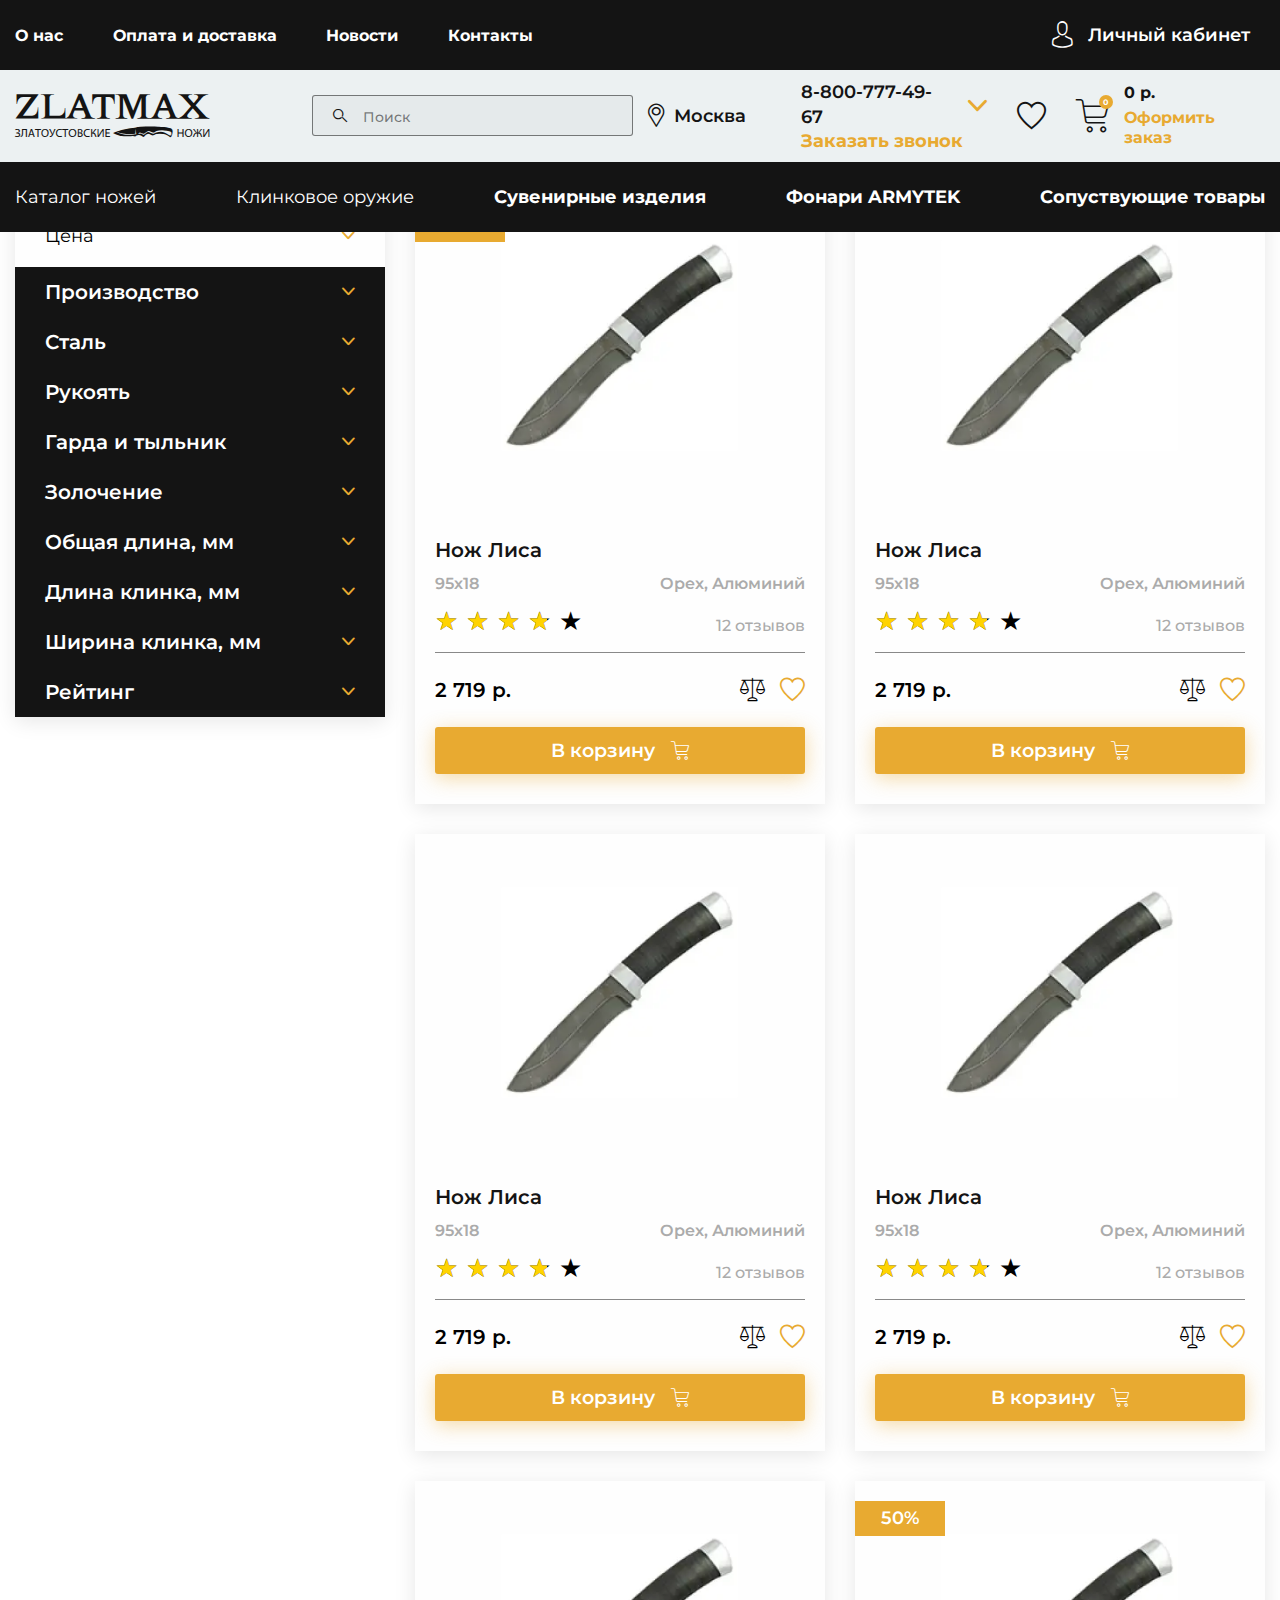
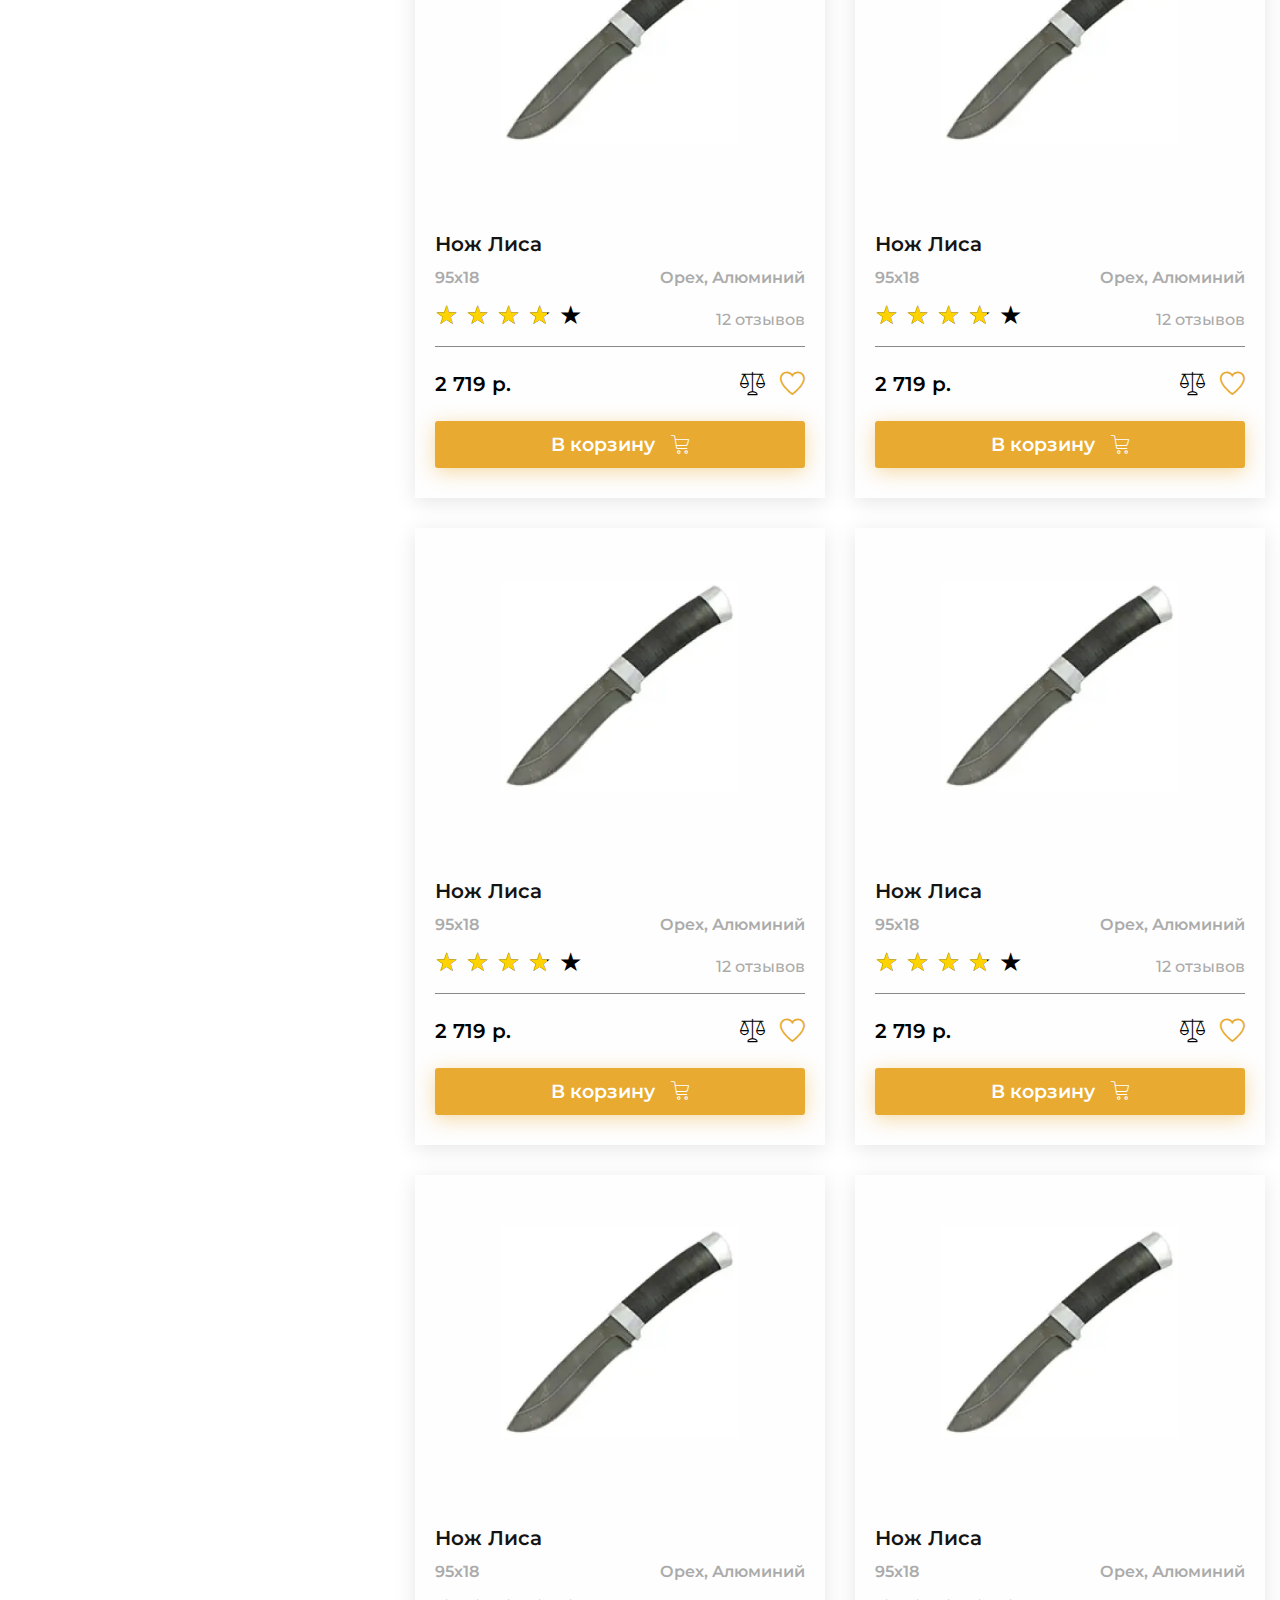
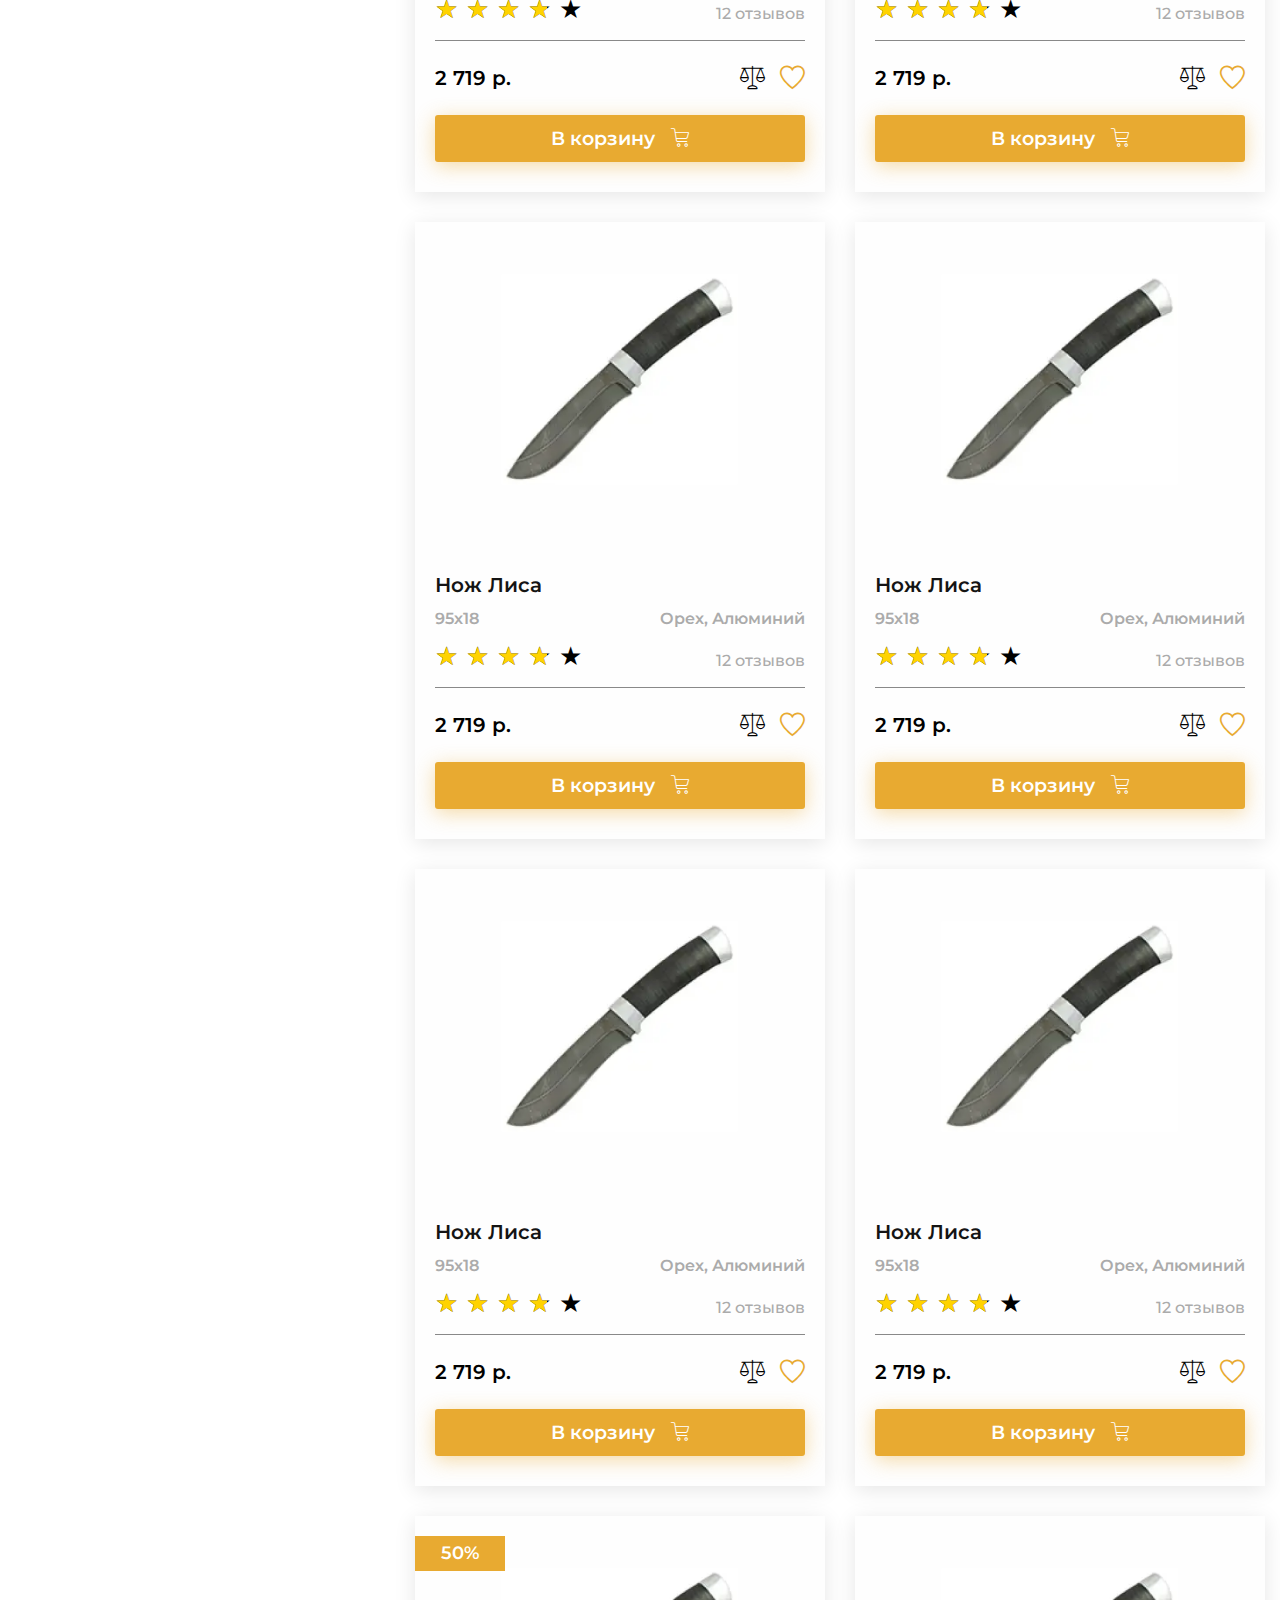
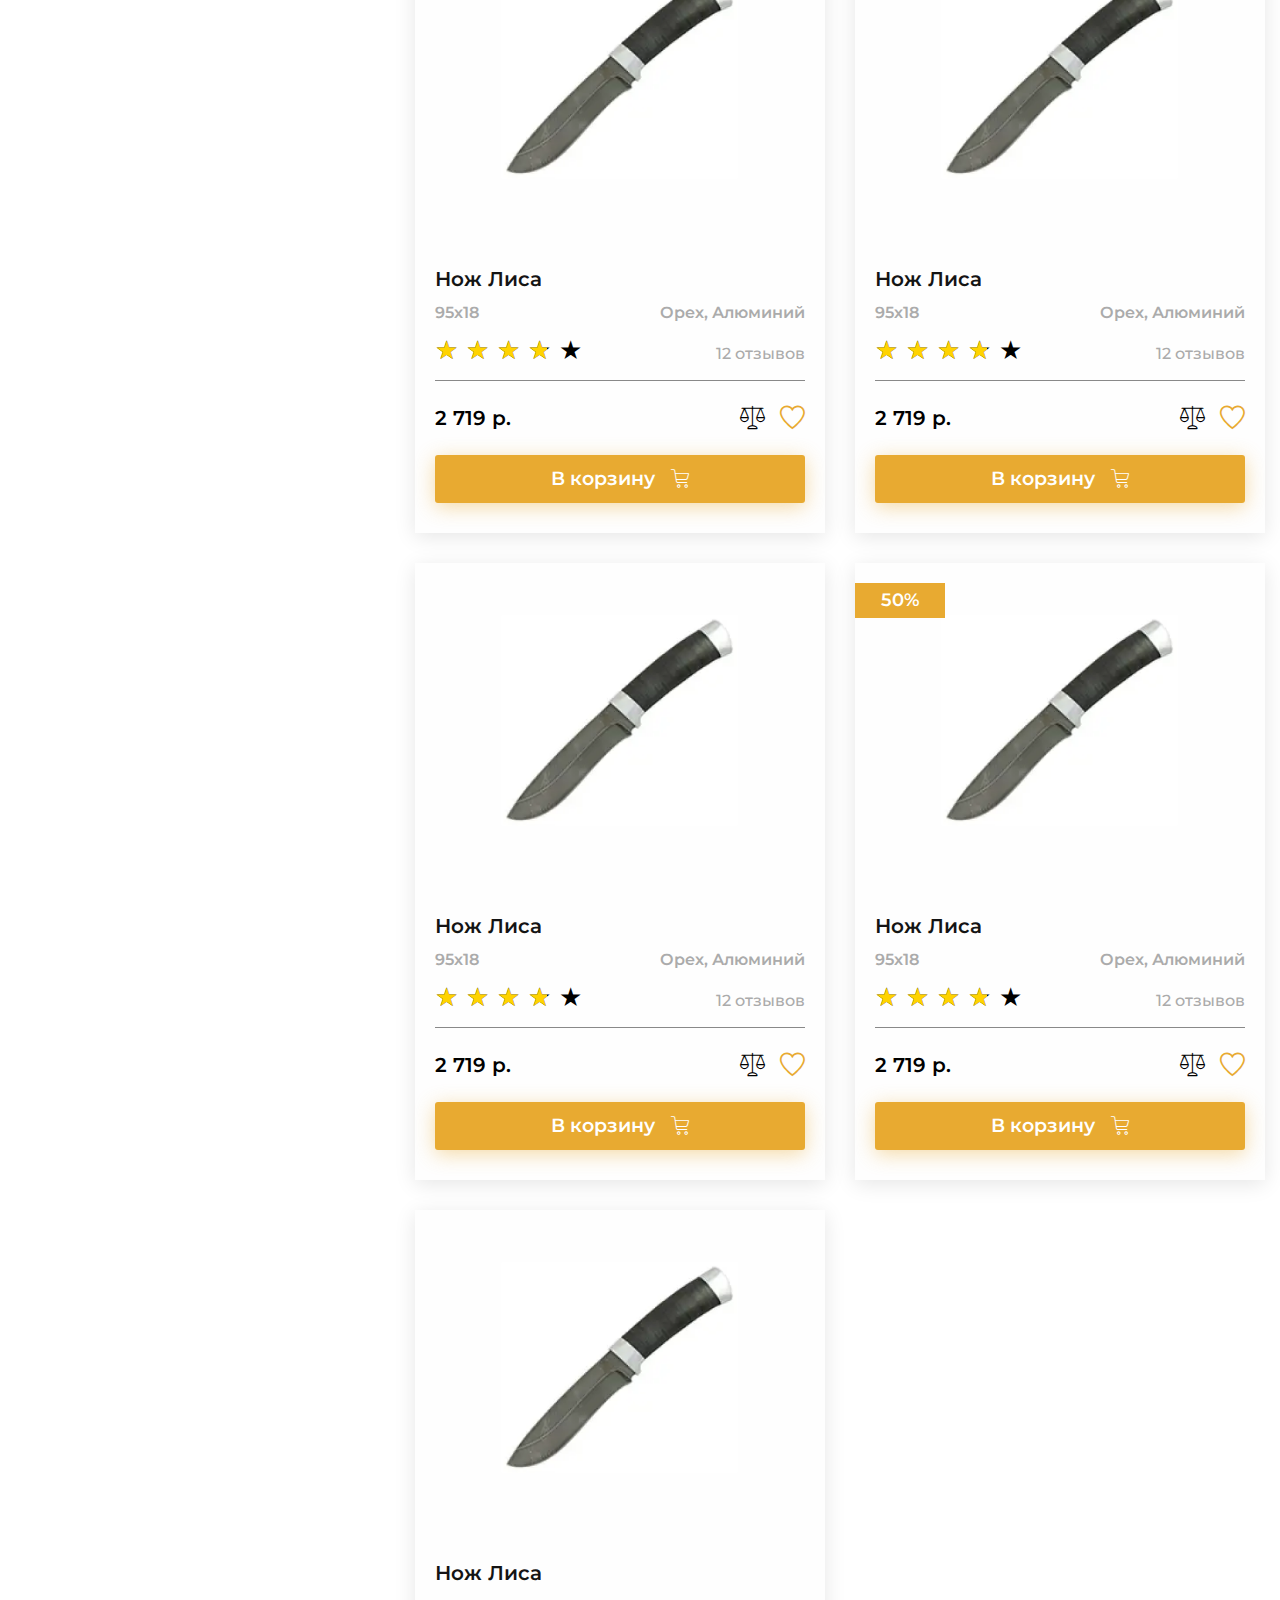
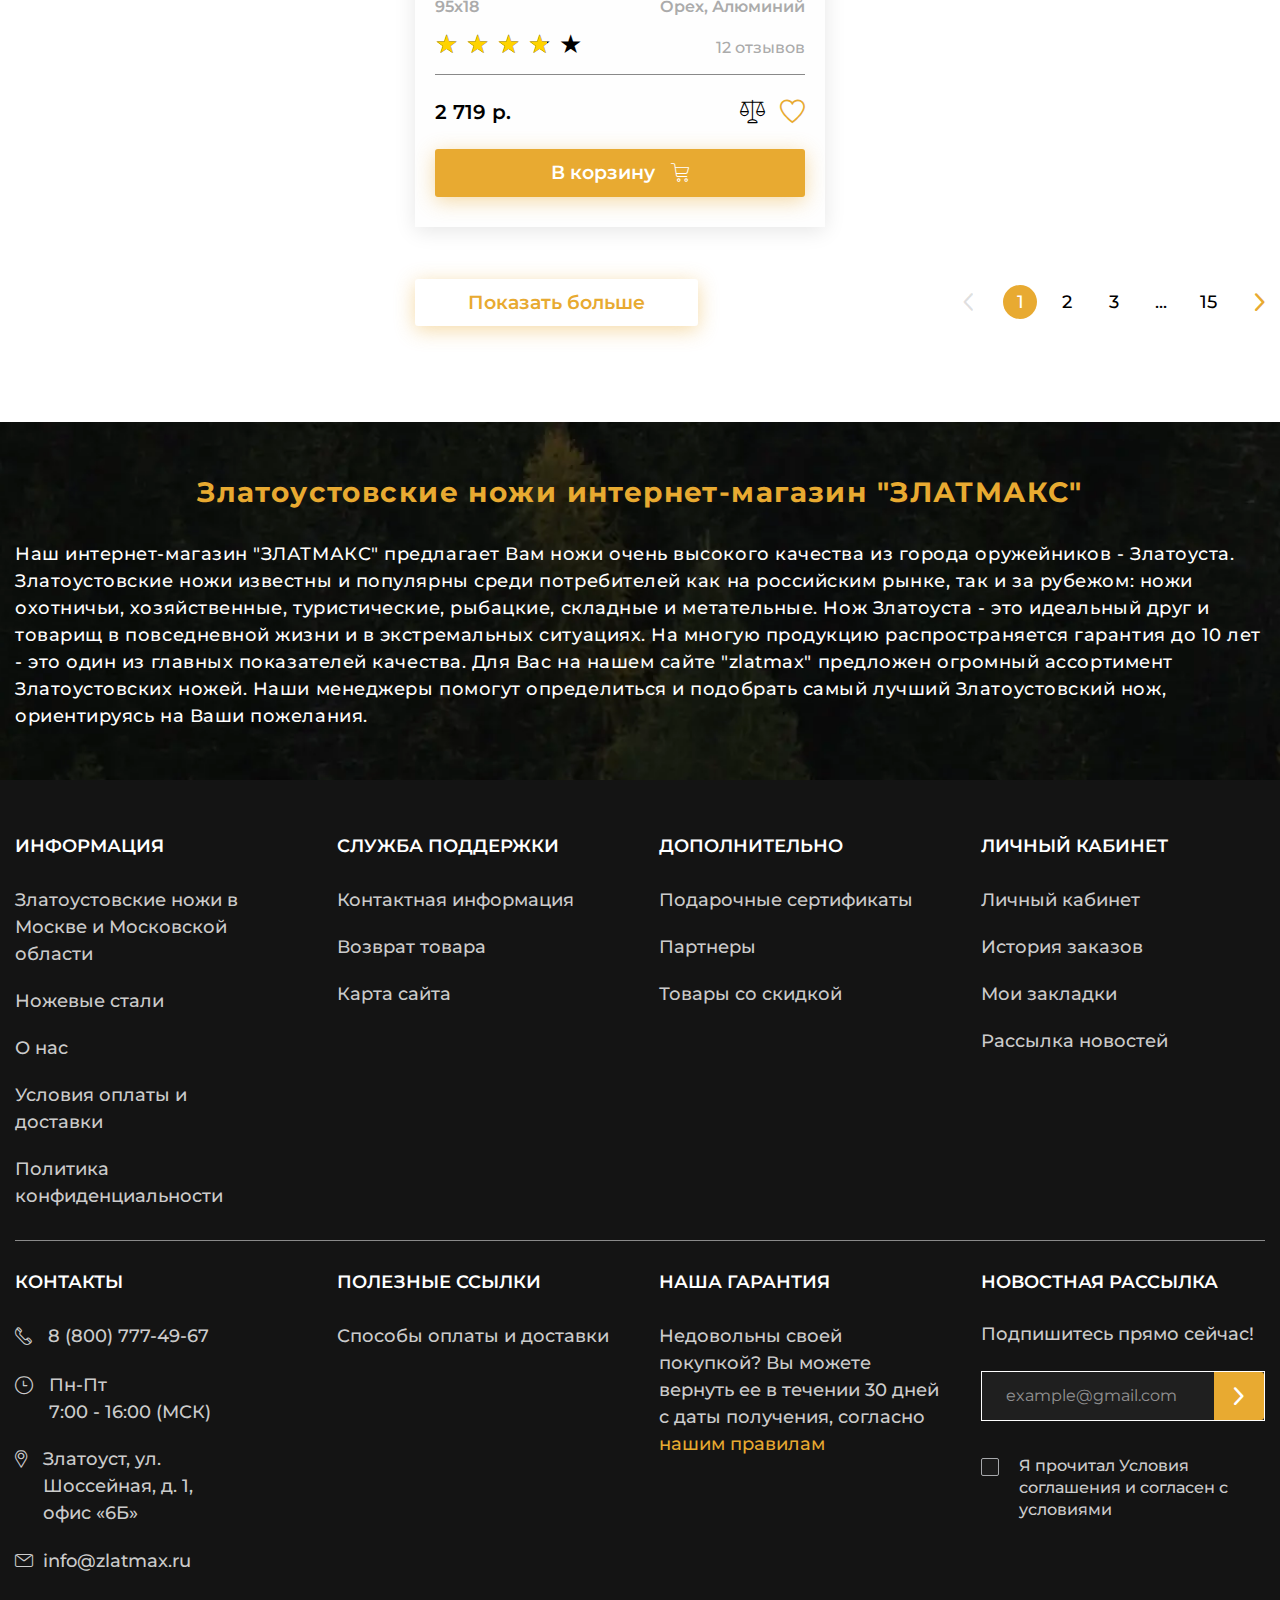
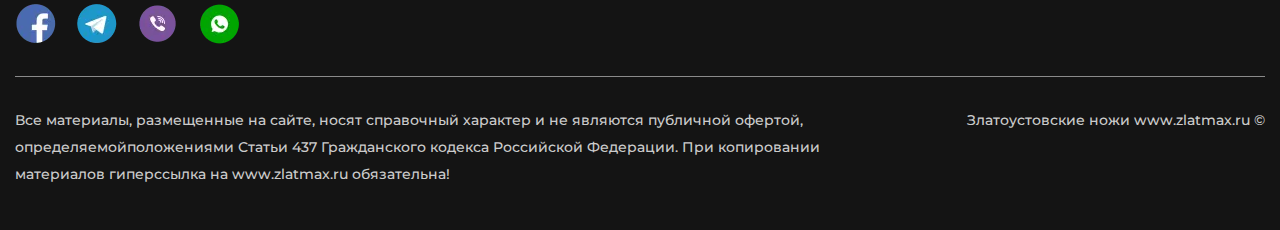
==== commit 2be37e02: "Add files via upload" ====
--- a/catalog.html
+++ b/catalog.html
@@ -6,14 +6,14 @@
 	<meta charset="UTF-8">
 	<meta name="format-detection" content="telephone=no">
 	<!-- <style>body{opacity: 0;}</style> -->
-	<link rel="stylesheet" href="css/style.min.css?_v=20230118124146">
+	<link rel="stylesheet" href="css/style.min.css?_v=20231230162540">
 	<!-- <meta name="robots" content="noindex, nofollow"> -->
 	<meta name="viewport" content="width=device-width, initial-scale=1.0">
 </head>
 
 <body>
 	<div class="wrapper">
-		<header data-scroll="120" data-scroll-show class="header">
+		<header class="header">
 			<div class="header__top top-header">
 				<div class="top-header__container">
 					<nav data-da=".menu__body,991.98" class="top-header__menu menu-top-header">
@@ -1673,7 +1673,7 @@
 			</div>
 		</div>
 	</div>
-	<script src="js/app.min.js?_v=20230118124146"></script>
+	<script src="js/app.min.js?_v=20231230162540"></script>
 </body>
 
 </html>--- a/css/style.min.css
+++ b/css/style.min.css
@@ -1 +1 @@
-@charset "UTF-8";@import url(https://fonts.googleapis.com/css?family=Montserrat:500,600,700&display=swap);@font-face{font-family:icons;font-display:swap;src:url(../fonts/icons.woff2) format("woff2"),url(../fonts/icons.woff) format("woff");font-weight:400;font-style:normal}._spoller-init .spoller-item-footer__title::after,.breadcrumps__item:not(:last-child)::after,.more::after,.products-slider__all::after,.select__value:after,[class*=_icon-]:before,[data-parent]::before{font-family:icons;font-style:normal;font-weight:400;font-variant:normal;text-transform:none;line-height:1;-webkit-font-smoothing:antialiased;-moz-osx-font-smoothing:grayscale}[class*=_icon-]:before{display:block}._icon-arrow-down:before{content:"\e900"}._icon-arrow-right:before,[data-parent]:before{content:"\e901"}._icon-arrow-top:before{content:"\e902"}._icon-compare:before{content:"\e903"}._icon-favorites:before{content:"\e904"}._icon-hours:before{content:"\e905"}._icon-location:before{content:"\e906"}._icon-logo:before{content:"\e907"}._icon-loop:before{content:"\e908"}._icon-mail:before{content:"\e909"}._icon-phone:before{content:"\e90a"}._icon-question-mark:before{content:"\e90b"}._icon-shop:before{content:"\e90c"}._icon-user:before{content:"\e90d"}._icon-back-arrow1:before{content:"\e90f"}*{padding:0;margin:0;border:0}*,:after,:before{-webkit-box-sizing:border-box;box-sizing:border-box}body,html{height:100%;min-width:320px}body{color:#000;line-height:1;font-family:Montserrat;font-size:1.125rem;-ms-text-size-adjust:100%;-moz-text-size-adjust:100%;-webkit-text-size-adjust:100%;-webkit-font-smoothing:antialiased;-moz-osx-font-smoothing:grayscale}button,input,textarea{font-family:Montserrat;font-size:inherit}button{cursor:pointer;color:inherit;background-color:inherit}a{color:inherit;text-decoration:none}a:visited{text-decoration:none}a:hover{text-decoration:none}ul li{list-style:none}img{vertical-align:top}h1,h2,h3,h4,h5,h6{font-weight:inherit;font-size:inherit}body{font-weight:500}.lock body{overflow:hidden;-ms-touch-action:none;touch-action:none;-ms-scroll-chaining:none;overscroll-behavior:none}.wrapper{min-height:100%;display:-webkit-box;display:-ms-flexbox;display:flex;-webkit-box-orient:vertical;-webkit-box-direction:normal;-ms-flex-direction:column;flex-direction:column;overflow:hidden}.wrapper>main{-webkit-box-flex:1;-ms-flex:1 1 auto;flex:1 1 auto}.wrapper>*{min-width:0}[class*=__container]{max-width:101.25rem;margin:0 auto;padding:0 .9375rem}._form-error .form__error{position:absolute;bottom:-20px;color:red;font-size:.875rem}.button{display:inline-block;padding:8px 3.3125rem;font-weight:600;text-align:center;line-height:1.6;color:#fff;background:#e8aa31;-webkit-box-shadow:0 4px 20px rgba(232,170,49,.43);box-shadow:0 4px 20px rgba(232,170,49,.43);-webkit-transition:-webkit-box-shadow .5s ease 0s;transition:-webkit-box-shadow .5s ease 0s;-o-transition:box-shadow .5s ease 0s;transition:box-shadow .5s ease 0s;transition:box-shadow .5s ease 0s,-webkit-box-shadow .5s ease 0s;border-radius:.1875rem}.button_background-white{background-color:transparent;color:#e8aa31;-webkit-transition:all .5s ease 0s;-o-transition:all .5s ease 0s;transition:all .5s ease 0s}.button_black{color:#fff;background-color:#000;-webkit-box-shadow:none;box-shadow:none}.checkbox{position:relative;background-color:transparent}.checkbox__starts{display:-webkit-box;display:-ms-flexbox;display:flex;gap:.625rem}.checkbox__star-count{font-size:1rem;line-height:1.25;-webkit-transform:translate(0,.125rem);-ms-transform:translate(0,.125rem);transform:translate(0,.125rem)}.checkbox:not(:last-child){margin-bottom:1.25rem}.checkbox_footer:not(:last-child){margin-bottom:.3125em}.checkbox__input{position:absolute;width:0;height:0;opacity:0}.checkbox__input:focus+.checkbox__label:before{-webkit-box-shadow:0 0 5px #e8aa31;box-shadow:0 0 5px #e8aa31}.checkbox__input:checked+.checkbox__label:before{background-color:transparent}.checkbox__label{cursor:pointer;display:-webkit-inline-box;display:-ms-inline-flexbox;display:inline-flex;-webkit-box-align:center;-ms-flex-align:center;align-items:center;position:relative;gap:1.25rem}.checkbox__label:before{border:1px solid #e8aa31;border-radius:2px;content:"";background:rgba(255,255,255,.03);border-radius:.125rem;-webkit-transform:translate(0,.1875rem);-ms-transform:translate(0,.1875rem);transform:translate(0,.1875rem);-ms-flex-item-align:start;align-self:flex-start;-webkit-box-flex:0;-ms-flex:0 0 1.125rem;flex:0 0 1.125rem;width:1.125rem;height:1.125rem;border:.0625rem solid #a7a9ac}.checkbox__text{font-weight:500;font-size:1rem;line-height:1.375}.checkbox__text small{font-size:1rem;line-height:1.25;color:#e8aa31;margin-left:.9375rem}.checkbox_item .checkbox__input:checked+.checkbox__label:after{-webkit-transform:scale(1);-ms-transform:scale(1);transform:scale(1)}.checkbox_item .checkbox__label::before{content:"";border:.0625rem solid #e8aa31;background:rgba(255,255,255,.03);border-radius:.125rem;-webkit-transform:translate(0,.1875rem);-ms-transform:translate(0,.1875rem);transform:translate(0,.1875rem);-ms-flex-item-align:start;align-self:flex-start;-webkit-box-flex:0;-ms-flex:0 0 1.125rem;flex:0 0 1.125rem;width:1.125rem;height:1.125rem}.checkbox_item .checkbox__label::after{content:"";position:absolute;-webkit-transform:scale(0);-ms-transform:scale(0);transform:scale(0);width:.75rem;height:.75rem;background-color:#e8aa31;border-radius:.0625rem;top:.375rem;left:.1875rem;-webkit-transition:-webkit-transform .5s ease 0s;transition:-webkit-transform .5s ease 0s;-o-transition:transform .5s ease 0s;transition:transform .5s ease 0s;transition:transform .5s ease 0s,-webkit-transform .5s ease 0s}.checkbox_footer .checkbox__text{color:rgba(255,255,255,.8);max-width:18.75rem}.checkbox_footer .checkbox__input:focus+.checkbox__label:before{-webkit-box-shadow:0 0 5px #141414;box-shadow:0 0 5px #141414}.checkbox_footer .checkbox__input:checked+.checkbox__label:after{-webkit-transform:scale(1);-ms-transform:scale(1);transform:scale(1)}.checkbox_footer .checkbox__label::after{content:"";position:absolute;-webkit-transform:scale(0);-ms-transform:scale(0);transform:scale(0);width:.75rem;height:.75rem;background-color:#e8aa31;border-radius:.0625rem;top:.375rem;left:.1875rem;-webkit-transition:-webkit-transform .5s ease 0s;transition:-webkit-transform .5s ease 0s;-o-transition:transform .5s ease 0s;transition:transform .5s ease 0s;transition:transform .5s ease 0s,-webkit-transform .5s ease 0s}.select{position:relative}.select__body{position:relative}.select__title{color:inherit;text-align:left;line-height:1.25;color:rgba(0,0,0,.5);border-radius:.1875rem;border:1px solid #b3b3b3;background-color:#fff;cursor:pointer;width:100%}.select__value{display:-webkit-box;display:-ms-flexbox;display:flex;-webkit-box-align:center;-ms-flex-align:center;align-items:center;height:1.875rem;padding:0 .9375rem;gap:.625rem}.select__value>*{-webkit-box-flex:1;-ms-flex:1 1 auto;flex:1 1 auto}.select__value:after{content:"";-ms-flex-item-align:stretch;-ms-grid-row-align:stretch;align-self:stretch;-webkit-box-flex:0;-ms-flex:0 0 10px;flex:0 0 10px;-webkit-transition:all .3s ease 0s;-o-transition:all .3s ease 0s;transition:all .3s ease 0s;display:-webkit-box;display:-ms-flexbox;display:flex;-webkit-box-pack:center;-ms-flex-pack:center;justify-content:center;-webkit-box-align:center;-ms-flex-align:center;align-items:center;content:"\e900";font-size:.5rem}._select-open .select__value:after{-webkit-transform:rotate(-180deg);-ms-transform:rotate(-180deg);transform:rotate(-180deg)}.select__value._select-pseudo-label::before{content:attr(data-pseudo-label);opacity:.5}.select__text{-webkit-box-flex:1;-ms-flex:1 1 auto;flex:1 1 auto}.select__input{width:100%;background-color:transparent;height:100%}.select__options{font-size:1rem;line-height:1.25;color:rgba(0,0,0,.5);position:absolute;top:29px;border-radius:0 0 4px 4px;min-width:100%;left:0;background-color:#fff;border-top:0;border:1px solid #b3b3b3;border-top:0;padding:10px 0 5px 0}.select__scroll{overflow-y:auto;overflow-x:hidden;max-height:200px}.select__option{width:100%;text-align:left;cursor:pointer;padding:5px 15px;color:inherit}.select__option._select-selected{background-color:#eee}.select__row{display:-webkit-inline-box;display:-ms-inline-flexbox;display:inline-flex;-webkit-box-align:center;-ms-flex-align:center;align-items:center}.select._select-open{z-index:5}.select_controll .select__title{border:.0625rem solid rgba(4,4,4,.3);border-radius:.1875rem}.select_controll .select__value{height:2.5rem;color:rgba(0,0,0,.5)}.select_controll .select__options{font-size:3.125rem;line-height:20px}._select-tag{cursor:pointer}.rating{display:-webkit-box;display:-ms-flexbox;display:flex;-webkit-box-pack:justify;-ms-flex-pack:justify;justify-content:space-between;-webkit-box-align:end;-ms-flex-align:end;align-items:flex-end;font-size:1.625rem;line-height:.75;-webkit-transition:opacity .3s ease 0s;-o-transition:opacity .3s ease 0s;transition:opacity .3s ease 0s}.rating.rating_sending{opacity:.2}.rating.rating_set .rating__active,.rating.rating_set .rating__item{cursor:pointer}.rating__body{position:relative;letter-spacing:.3076923077em}.rating__body::before{content:"★★★★★";display:block}.rating__active{position:absolute;width:0%;height:100%;top:0;left:0;overflow:hidden}.rating__active::before{content:"★★★★★";position:absolute;width:100%;height:100%;top:0;left:0;color:#ffd300}.rating__items{display:-webkit-box;display:-ms-flexbox;display:flex;position:absolute;width:100%;height:100%;top:0;left:0}.rating__item{-webkit-box-flex:0;-ms-flex:0 0 20%;flex:0 0 20%;height:100%;opacity:0}.rating__value{display:none;font-size:50%;line-height:1;padding:0 0 0 10px}.rating__info{font-size:1rem;color:#ababab}.quantity{width:9.4375rem;-webkit-box-flex:0;-ms-flex:0 0 9.4375rem;flex:0 0 9.4375rem;height:3.125rem;display:-webkit-box;display:-ms-flexbox;display:flex;border-radius:.1875rem;overflow:hidden;border:1px solid rgba(166,166,166,.45)}.quantity__button{-webkit-box-flex:0;-ms-flex:0 0 3.125rem;flex:0 0 3.125rem;position:relative;background-color:#000;-webkit-transition:background-color .5s ease 0s;-o-transition:background-color .5s ease 0s;transition:background-color .5s ease 0s;cursor:pointer}.quantity__button::after,.quantity__button::before{content:"";position:absolute;top:50%;left:50%;-webkit-transition:all .3s ease 0s;-o-transition:all .3s ease 0s;transition:all .3s ease 0s;margin:0 0 0 -4.5px;background-color:#a6a6a6;width:9px;height:1px}.quantity__button_plus::before{-webkit-transform:rotate(-90deg);-ms-transform:rotate(-90deg);transform:rotate(-90deg)}.quantity__input{-webkit-box-flex:1;-ms-flex:1 1 auto;flex:1 1 auto}.quantity__input input{height:100%;font-size:1.125rem;line-height:1.2222222222;color:#000;width:100%;text-align:center}.noUi-target,.noUi-target *{-webkit-touch-callout:none;-webkit-tap-highlight-color:transparent;-webkit-user-select:none;-ms-touch-action:none;touch-action:none;-ms-user-select:none;-moz-user-select:none;user-select:none;-webkit-box-sizing:border-box;box-sizing:border-box}.noUi-target{position:relative}.noUi-base,.noUi-connects{width:100%;height:100%;position:relative;z-index:1}.noUi-connects{overflow:hidden;z-index:0}.noUi-connect,.noUi-origin{will-change:transform;position:absolute;z-index:1;top:0;right:0;height:100%;width:100%;-ms-transform-origin:0 0;-webkit-transform-origin:0 0;-webkit-transform-style:preserve-3d;transform-origin:0 0;-webkit-transform-style:flat;transform-style:flat}.noUi-txt-dir-rtl.noUi-horizontal .noUi-origin{left:0;right:auto}.noUi-vertical .noUi-origin{top:-100%;width:0}.noUi-horizontal .noUi-origin{height:0}.noUi-handle{-webkit-backface-visibility:hidden;backface-visibility:hidden;position:absolute}.noUi-touch-area{height:100%;width:100%}.noUi-state-tap .noUi-connect,.noUi-state-tap .noUi-origin{-webkit-transition:-webkit-transform .3s;transition:-webkit-transform .3s;-o-transition:transform .3s;transition:transform .3s;transition:transform .3s,-webkit-transform .3s}.noUi-state-drag *{cursor:inherit!important}.noUi-horizontal{height:.125rem;background-color:#e8aa31}.noUi-horizontal .noUi-handle{width:1.125rem;height:1.125rem;right:-1.0625rem;top:-.5625rem;border-radius:50%;background-color:#e8aa31;-webkit-box-shadow:0 4px 20px rgba(232,170,49,.3);box-shadow:0 4px 20px rgba(232,170,49,.3)}.noUi-vertical{width:18px}.noUi-vertical .noUi-handle{width:28px;height:34px;right:-6px;bottom:-17px}.noUi-txt-dir-rtl.noUi-horizontal .noUi-handle{left:-17px;right:auto}.noUi-target{background-color:#e8aa31}.noUi-connects{border-radius:3px}.noUi-connect{background-color:#141414}.noUi-draggable{cursor:ew-resize}.noUi-vertical .noUi-draggable{cursor:ns-resize}.noUi-handle{cursor:pointer}.noUi-handle::after{content:"";position:absolute;background-color:#141414;width:.75rem;height:.75rem;border-radius:50%;top:50%;left:50%;-webkit-transform:translate(-50%,-50%);-ms-transform:translate(-50%,-50%);transform:translate(-50%,-50%)}.noUi-active{border:1px solid #e8aa31}[disabled] .noUi-connect{background:#b8b8b8}[disabled] .noUi-handle,[disabled].noUi-handle,[disabled].noUi-target{cursor:not-allowed}.noUi-pips,.noUi-pips *{-webkit-box-sizing:border-box;box-sizing:border-box}.noUi-pips{position:absolute;color:#999}.noUi-value{position:absolute;white-space:nowrap;text-align:center}.noUi-value-sub{color:#ccc;font-size:10px}.noUi-marker{position:absolute;background:#ccc}.noUi-marker-sub{background:#aaa}.noUi-marker-large{background:#aaa}.noUi-pips-horizontal{padding:10px 0;height:80px;top:100%;left:0;width:100%}.noUi-value-horizontal{-webkit-transform:translate(-50%,50%);-ms-transform:translate(-50%,50%);transform:translate(-50%,50%)}.noUi-rtl .noUi-value-horizontal{-webkit-transform:translate(50%,50%);-ms-transform:translate(50%,50%);transform:translate(50%,50%)}.noUi-marker-horizontal.noUi-marker{margin-left:-1px;width:2px;height:5px}.noUi-marker-horizontal.noUi-marker-sub{height:10px}.noUi-marker-horizontal.noUi-marker-large{height:15px}.noUi-pips-vertical{padding:0 10px;height:100%;top:0;left:100%}.noUi-value-vertical{-webkit-transform:translate(0,-50%);-ms-transform:translate(0,-50%);transform:translate(0,-50%);padding-left:25px}.noUi-rtl .noUi-value-vertical{-webkit-transform:translate(0,50%);-ms-transform:translate(0,50%);transform:translate(0,50%)}.noUi-marker-vertical.noUi-marker{width:5px;height:2px;margin-top:-1px}.noUi-marker-vertical.noUi-marker-sub{width:10px}.noUi-marker-vertical.noUi-marker-large{width:15px}.noUi-tooltip{display:block;position:absolute;background-color:transparent;color:rgba(20,20,20,.5);padding:5px;text-align:center;white-space:nowrap;font-size:.875rem}.noUi-horizontal .noUi-tooltip{-webkit-transform:translate(-50%,0);-ms-transform:translate(-50%,0);transform:translate(-50%,0);left:50%;bottom:-160%}.noUi-vertical .noUi-tooltip{-webkit-transform:translate(0,-50%);-ms-transform:translate(0,-50%);transform:translate(0,-50%);top:50%;right:120%}.noUi-horizontal .noUi-origin>.noUi-tooltip{-webkit-transform:translate(50%,0);-ms-transform:translate(50%,0);transform:translate(50%,0);left:auto;bottom:10px}.noUi-vertical .noUi-origin>.noUi-tooltip{-webkit-transform:translate(0,-18px);-ms-transform:translate(0,-18px);transform:translate(0,-18px);top:auto;right:28px}body::after{content:"";background-color:rgba(0,0,0,.5);position:fixed;width:100%;height:100%;top:0;left:0;opacity:0;-webkit-transition:opacity .8s ease 0s;-o-transition:opacity .8s ease 0s;transition:opacity .8s ease 0s;pointer-events:none;z-index:149}.popup-show body::after{opacity:1}.popup{position:fixed;top:0;left:0;bottom:0;right:0;padding:30px 10px;-webkit-transition:visibility .8s ease 0s;-o-transition:visibility .8s ease 0s;transition:visibility .8s ease 0s;visibility:hidden;pointer-events:none}.popup_show{z-index:150;visibility:visible;overflow:auto;pointer-events:auto}.popup_show .popup__content{visibility:visible;-webkit-transform:scale(1);-ms-transform:scale(1);transform:scale(1)}.popup__wrapper{display:-webkit-box;display:-ms-flexbox;display:flex;-webkit-box-orient:vertical;-webkit-box-direction:normal;-ms-flex-direction:column;flex-direction:column;-webkit-box-align:center;-ms-flex-align:center;align-items:center;min-height:100%;-webkit-box-flex:1;-ms-flex:1 1 auto;flex:1 1 auto;width:100%;display:flex;-webkit-box-pack:center;-ms-flex-pack:center;justify-content:center;align-items:center}.popup__content{visibility:hidden;-webkit-transform:scale(0);-ms-transform:scale(0);transform:scale(0);-webkit-transition:-webkit-transform .3s ease 0s;transition:-webkit-transform .3s ease 0s;-o-transition:transform .3s ease 0s;transition:transform .3s ease 0s;transition:transform .3s ease 0s,-webkit-transform .3s ease 0s;background-color:#eee;padding:20px;width:100%;max-width:900px;border-radius:20px}.lock .popup__content{visibility:visible}.info-product{background-color:#fefefe;-webkit-box-shadow:0 4px 20px rgba(0,0,0,.1);box-shadow:0 4px 20px rgba(0,0,0,.1);padding:1.875rem}.info-product__navigation{display:-webkit-box;display:-ms-flexbox;display:flex;border-bottom:1px solid rgba(20,20,20,.15);-ms-flex-wrap:wrap;flex-wrap:wrap;row-gap:1.875rem}._tab-spoller .info-product__navigation{border:none}.info-product__title{font-weight:600;font-size:1.25rem;padding-bottom:1.25rem;line-height:1.2;color:rgba(20,20,20,.5)}.info-product__title._tab-active{border-bottom:2px solid #e8aa31;color:#000}._tab-spoller .info-product__title{width:100%;display:-webkit-box;display:-ms-flexbox;display:flex;-webkit-box-pack:center;-ms-flex-pack:center;justify-content:center;padding-bottom:.625rem}._tab-spoller .info-product__title:not(:last-child){margin-bottom:10px}.info-product__content{padding:1.875rem 0 0 0}._tab-spoller .info-product__content{padding:0}._tab-spoller .info-product__body:not(:last-child){margin-bottom:1.875rem}.info-product__text p{font-size:1.125rem;line-height:1.5;color:#141414}.info-product__text p span{font-weight:700}.info-product__text p:not(:last-child){margin-bottom:1.25rem}._tab-spoller .info-product__text p:not(:last-child){margin-bottom:.625rem}[class*=-ibg]{position:relative}[class*=-ibg] img{position:absolute;width:100%;height:100%;top:0;left:0;-o-object-fit:cover;object-fit:cover}[class*=-ibg_contain] img{-o-object-fit:contain;object-fit:contain}.label-link{font-weight:600;font-size:1.5rem;line-height:1;display:inline-block}.label-link::after{content:"";margin-top:.9375rem;height:.125rem;width:4.25rem;background-color:#e8aa31;display:block;-webkit-transition:width .5s ease 0s;-o-transition:width .5s ease 0s;transition:width .5s ease 0s}.subtitle{font-weight:700;line-height:1.4375;letter-spacing:.05em;color:#141414;letter-spacing:.05em}.subtitle_white{color:#fff}.subtitle_orange{color:#e8aa31}.headline-link{font-weight:600;font-size:1.25rem;line-height:1.7;color:#141414;-webkit-transition:all .5s ease 0s;-o-transition:all .5s ease 0s;transition:all .5s ease 0s}.header{font-weight:700;font-size:1.125rem;line-height:1.2222222222;color:#141414}.products-slider__all{font-weight:600;line-height:2.5555555556;letter-spacing:.05em;color:rgba(20,20,20,.5803921569);display:-webkit-box;display:-ms-flexbox;display:flex;-webkit-box-align:center;-ms-flex-align:center;align-items:center;-webkit-column-gap:.9375rem;-moz-column-gap:.9375rem;column-gap:.9375rem;-webkit-transition:color .3s ease 0s;-o-transition:color .3s ease 0s;transition:color .3s ease 0s}.products-slider__all::after{content:"\e901";padding-top:.25pxrem;color:#e8aa31;font-size:1rem}.products-slider__dotts{display:-ms-grid;display:grid;-webkit-box-pack:center;-ms-flex-pack:center;justify-content:center;grid-auto-flow:column}.products-slider__dotts .swiper-pagination-bullet{margin:0 .46875rem;cursor:pointer;width:1.125rem;height:1.875rem;position:relative;-webkit-transition:width .3s linear 0s;-o-transition:width .3s linear 0s;transition:width .3s linear 0s}.products-slider__dotts .swiper-pagination-bullet::after{content:"";height:.125rem;background-color:#898989;position:absolute;top:50%;-webkit-transform:translate(0,-50%);-ms-transform:translate(0,-50%);transform:translate(0,-50%);left:0;width:100%}.products-slider__dotts .swiper-pagination-bullet::before{background-color:#e8aa31;position:absolute;content:"";width:.625rem;border-radius:50%;top:50%;-webkit-transform:translate(0,-50%);-ms-transform:translate(0,-50%);transform:translate(0,-50%);left:0;height:.625rem;-webkit-box-shadow:0 4px 20px rgba(232,170,49,.66);box-shadow:0 4px 20px rgba(232,170,49,.66);opacity:0;-webkit-transition:left 3s linear 0s;-o-transition:left 3s linear 0s;transition:left 3s linear 0s}.products-slider__dotts .swiper-pagination-bullet-active{width:1.875rem}.products-slider__dotts .swiper-pagination-bullet-active::after{background-color:#e8aa31}.products-slider__dotts .swiper-pagination-bullet-active::before{content:"";opacity:1;left:1.25rem}.products__slider{padding:1.25rem 1.25rem;margin:0 -1.25rem}.product-card{position:relative;height:100%;display:-ms-grid;display:grid;-ms-grid-rows:auto 1fr;grid-template-rows:auto 1fr;background-color:#fefefe;-webkit-box-shadow:0 4px 20px rgba(0,0,0,.1);box-shadow:0 4px 20px rgba(0,0,0,.1);-webkit-transition:-webkit-box-shadow transform .5s ease 0s;transition:-webkit-box-shadow transform .5s ease 0s;-o-transition:box-shadow transform .5s ease 0s;transition:box-shadow transform .5s ease 0s;transition:box-shadow transform .5s ease 0s,-webkit-box-shadow transform .5s ease 0s}.product-card__sale{position:absolute;z-index:2;top:1.25rem;left:0;background-color:#e8aa31;width:5.625rem;height:2.1875rem;text-align:center;display:-webkit-box;display:-ms-flexbox;display:flex;-webkit-box-align:center;-ms-flex-align:center;align-items:center;-webkit-box-pack:center;-ms-flex-pack:center;justify-content:center;font-weight:600;font-size:1.125rem;line-height:1.2222222222;color:#fff;pointer-events:none}.product-card__image-ibg{display:block;padding-bottom:88%}.product-card__image-ibg img{-webkit-transition:-webkit-transform .5s ease 0s;transition:-webkit-transform .5s ease 0s;-o-transition:transform .5s ease 0s;transition:transform .5s ease 0s;transition:transform .5s ease 0s,-webkit-transform .5s ease 0s;-o-object-fit:contain;object-fit:contain}.product-card__body{padding:1.25rem 1.25rem 1.875rem 1.25rem;display:-webkit-box;display:-ms-flexbox;display:flex;-webkit-box-orient:vertical;-webkit-box-direction:normal;-ms-flex-direction:column;flex-direction:column;height:100%}.product-card__headline{-webkit-box-flex:1;-ms-flex-positive:1;flex-grow:1}.product-card__info:not(:last-child){margin-bottom:.6875rem}.product-card__rating:not(:last-child){margin-bottom:1.25rem}.product-card__footer{border-top:1px solid rgba(20,20,20,.5);display:-webkit-box;display:-ms-flexbox;display:flex;-webkit-box-align:center;-ms-flex-align:center;align-items:center;padding-top:1.25rem;gap:.9375rem}.product-card__footer:not(:last-child){margin-bottom:1.25rem}.product-card__price{-webkit-box-flex:1;-ms-flex:1 1 auto;flex:1 1 auto;font-size:1.25rem;line-height:1.7;font-weight:600}.product-card__compare{font-size:1.5rem;-webkit-transition:color .5s ease 0s;-o-transition:color .5s ease 0s;transition:color .5s ease 0s}.product-card__favorite{color:#e8aa31;font-size:1.5rem}.product-card__cart{width:100%}.product-card__cart span{display:-webkit-box;display:-ms-flexbox;display:flex;-webkit-box-orient:horizontal;-webkit-box-direction:reverse;-ms-flex-direction:row-reverse;flex-direction:row-reverse;-webkit-box-align:center;-ms-flex-align:center;align-items:center;-webkit-box-pack:center;-ms-flex-pack:center;justify-content:center}.product-card__cart span::before{margin-left:1rem}.info-product-card{color:#ababab;font-weight:600;font-size:1rem;line-height:2.125;display:-webkit-box;display:-ms-flexbox;display:flex;-webkit-box-pack:justify;-ms-flex-pack:justify;justify-content:space-between;gap:.625rem}.no-webp .new-products{background:url(../img/new-products/test.png) center/cover no-repeat}.new-products{padding-bottom:2.5rem;position:relative;z-index:1}.new-products__container{display:-ms-grid;display:grid;position:relative;z-index:3}.new-products__content{padding-top:1.125rem}.new-products__subtitle:not(:last-child){margin-bottom:1.875rem}.new-products__text{line-height:1.5;letter-spacing:.03em;color:rgba(255,255,255,.7019607843)}.new-products__inner{min-width:0}.new-products__dotts{display:-ms-grid;display:grid;-webkit-box-pack:center;-ms-flex-pack:center;justify-content:center;grid-auto-flow:column}.new-products__dotts .swiper-pagination-bullet{margin:0 .46875rem;cursor:pointer;width:1.125rem;height:1.875rem;position:relative;-webkit-transition:width .3s linear 0s;-o-transition:width .3s linear 0s;transition:width .3s linear 0s}.new-products__dotts .swiper-pagination-bullet::after{content:"";height:.125rem;background-color:#898989;position:absolute;top:50%;-webkit-transform:translate(0,-50%);-ms-transform:translate(0,-50%);transform:translate(0,-50%);left:0;width:100%}.new-products__dotts .swiper-pagination-bullet::before{background-color:#e8aa31;position:absolute;content:"";width:.625rem;border-radius:50%;top:50%;-webkit-transform:translate(0,-50%);-ms-transform:translate(0,-50%);transform:translate(0,-50%);left:0;height:.625rem;-webkit-box-shadow:0 4px 20px rgba(232,170,49,.66);box-shadow:0 4px 20px rgba(232,170,49,.66);opacity:0;-webkit-transition:left 3s linear 0s;-o-transition:left 3s linear 0s;transition:left 3s linear 0s}.new-products__dotts .swiper-pagination-bullet-active{width:1.875rem}.new-products__dotts .swiper-pagination-bullet-active::after{background-color:#e8aa31}.new-products__dotts .swiper-pagination-bullet-active::before{content:"";opacity:1;left:1.25rem}.more{font-weight:600;font-size:1.25rem;line-height:2.3;letter-spacing:.05em;color:#e8aa31;display:-webkit-box;display:-ms-flexbox;display:flex;-webkit-box-align:center;-ms-flex-align:center;align-items:center;-webkit-column-gap:1.25rem;-moz-column-gap:1.25rem;column-gap:1.25rem}.more::after{content:"\e901"}.social{display:-webkit-box;display:-ms-flexbox;display:flex;-webkit-box-align:center;-ms-flex-align:center;align-items:center;gap:1.25rem}.breadcrumps{white-space:nowrap;overflow:auto;height:1.375rem}.breadcrumps__list{display:-webkit-box;display:-ms-flexbox;display:flex;-webkit-box-align:center;-ms-flex-align:center;align-items:center;gap:.9375rem}.breadcrumps__item{display:-webkit-inline-box;display:-ms-inline-flexbox;display:inline-flex;-webkit-box-align:center;-ms-flex-align:center;align-items:center;gap:.9375rem}.breadcrumps__item:not(:last-child)::after{content:"\e901";font-size:.6875rem}.breadcrumps__link{opacity:.5;line-height:1.25}.breadcrumps__current{color:#e8aa31}.pagging{display:-webkit-box;display:-ms-flexbox;display:flex;gap:1.875rem}.pagging__arrow{color:#e8aa31}.pagging__arrow_left::before{-webkit-transform:rotate(-180deg);-ms-transform:rotate(-180deg);transform:rotate(-180deg)}.pagging__arrow:disabled{color:rgba(0,0,0,.12)}.pagging__list{display:-webkit-box;display:-ms-flexbox;display:flex;gap:.8125rem}.pagging__link{width:2.125rem;height:2.125rem;border-radius:50%;display:-webkit-box;display:-ms-flexbox;display:flex;-webkit-box-align:center;-ms-flex-align:center;align-items:center;-webkit-box-pack:center;-ms-flex-pack:center;justify-content:center;text-align:center}.pagging__link._active{color:#fff;background-color:#e8aa31}.filter-catalog{background-color:#fefefe;-webkit-box-shadow:0 4px 20px rgba(0,0,0,.1);box-shadow:0 4px 20px rgba(0,0,0,.1)}.filter-catalog__title{background-color:#141414;font-weight:700;font-size:1.25rem;line-height:1.2;color:#fff;padding:1.4375rem}.price-filter{padding:1.25rem 1.875rem}.price-filter__title{display:-webkit-box;display:-ms-flexbox;display:flex;-webkit-box-pack:justify;-ms-flex-pack:justify;justify-content:space-between;-webkit-box-align:center;-ms-flex-align:center;align-items:center;-webkit-box-orient:horizontal;-webkit-box-direction:reverse;-ms-flex-direction:row-reverse;flex-direction:row-reverse;width:100%}.price-filter__title::before{-webkit-transition:-webkit-transform .5s ease 0s;transition:-webkit-transform .5s ease 0s;-o-transition:transform .5s ease 0s;transition:transform .5s ease 0s;transition:transform .5s ease 0s,-webkit-transform .5s ease 0s;font-size:.5rem;color:#e8aa31}.price-filter__title._spoller-active::before{-webkit-transform:rotate(-180deg);-ms-transform:rotate(-180deg);transform:rotate(-180deg)}.price-filter__body{padding-top:1.875rem;padding-bottom:1.875rem}.price-filter__inputs{display:-webkit-box;display:-ms-flexbox;display:flex;border:.0625rem solid #cbcbcb;border-radius:.125rem;height:2.625rem;gap:.125rem;position:relative}.price-filter__inputs:not(:last-child){margin-bottom:1.5625rem}.price-filter__input{padding:0 .9375rem;font-size:1rem;line-height:1.25;height:100%;text-align:center;width:50%}.price-filter__input:nth-child(1){border-right:.0625rem solid #cbcbcb}.total-lenght__title{background-color:#141414;color:#fff;font-weight:600;font-size:1.25rem;padding:.8125rem 1.875rem;line-height:1.2;display:-webkit-box;display:-ms-flexbox;display:flex;-webkit-box-pack:justify;-ms-flex-pack:justify;justify-content:space-between;-webkit-box-align:center;-ms-flex-align:center;align-items:center;-webkit-box-orient:horizontal;-webkit-box-direction:reverse;-ms-flex-direction:row-reverse;flex-direction:row-reverse;width:100%}.total-lenght__title::before{-webkit-transition:-webkit-transform .5s ease 0s;transition:-webkit-transform .5s ease 0s;-o-transition:transform .5s ease 0s;transition:transform .5s ease 0s;transition:transform .5s ease 0s,-webkit-transform .5s ease 0s;font-size:.5rem;color:#e8aa31}.total-lenght__title._spoller-active::before{-webkit-transform:rotate(-180deg);-ms-transform:rotate(-180deg);transform:rotate(-180deg)}.total-lenght__body{padding:1.875rem 1.875rem 3.125rem 1.875rem}.total-lenght__inputs{display:-webkit-box;display:-ms-flexbox;display:flex;border:.0625rem solid #cbcbcb;border-radius:.125rem;height:2.625rem;gap:.125rem;position:relative}.total-lenght__inputs:not(:last-child){margin-bottom:1.5625rem}.total-lenght__input{padding:0 .9375rem;font-size:1rem;line-height:1.25;height:100%;text-align:center;width:50%}.total-lenght__input:nth-child(1){border-right:.0625rem solid #cbcbcb}.lenght__title{background-color:#141414;color:#fff;font-weight:600;font-size:1.25rem;padding:.8125rem 1.875rem;line-height:1.2;display:-webkit-box;display:-ms-flexbox;display:flex;-webkit-box-pack:justify;-ms-flex-pack:justify;justify-content:space-between;-webkit-box-align:center;-ms-flex-align:center;align-items:center;-webkit-box-orient:horizontal;-webkit-box-direction:reverse;-ms-flex-direction:row-reverse;flex-direction:row-reverse;width:100%}.lenght__title::before{-webkit-transition:-webkit-transform .5s ease 0s;transition:-webkit-transform .5s ease 0s;-o-transition:transform .5s ease 0s;transition:transform .5s ease 0s;transition:transform .5s ease 0s,-webkit-transform .5s ease 0s;font-size:.5rem;color:#e8aa31}.lenght__title._spoller-active::before{-webkit-transform:rotate(-180deg);-ms-transform:rotate(-180deg);transform:rotate(-180deg)}.lenght__body{padding:1.875rem 1.875rem 3.125rem 1.875rem}.lenght__inputs{display:-webkit-box;display:-ms-flexbox;display:flex;border:.0625rem solid #cbcbcb;border-radius:.125rem;height:2.625rem;gap:.125rem;position:relative}.lenght__inputs:not(:last-child){margin-bottom:1.5625rem}.lenght__input{padding:0 .9375rem;font-size:1rem;line-height:1.25;height:100%;text-align:center;width:50%}.lenght__input:nth-child(1){border-right:.0625rem solid #cbcbcb}.item-filter-catalog__title{background-color:#141414;color:#fff;font-weight:600;font-size:1.25rem;line-height:1.2;width:100%;display:-webkit-box;display:-ms-flexbox;display:flex;-webkit-box-orient:horizontal;-webkit-box-direction:reverse;-ms-flex-direction:row-reverse;flex-direction:row-reverse;-webkit-box-align:center;-ms-flex-align:center;align-items:center;-webkit-box-pack:justify;-ms-flex-pack:justify;justify-content:space-between;padding:.8125rem 1.875rem}.item-filter-catalog__title::before{-webkit-transition:-webkit-transform .5s ease 0s;transition:-webkit-transform .5s ease 0s;-o-transition:transform .5s ease 0s;transition:transform .5s ease 0s;transition:transform .5s ease 0s,-webkit-transform .5s ease 0s;font-size:.5rem;color:#e8aa31}.item-filter-catalog__title._spoller-active::before{-webkit-transform:rotate(-180deg);-ms-transform:rotate(-180deg);transform:rotate(-180deg)}.item-filter-catalog__body{padding:1.25rem 1.875rem}.header._header-scroll{position:fixed;top:-200%;width:100%;z-index:100}.header._header-show{-webkit-transition:top .5s ease 0s;-o-transition:top .5s ease 0s;transition:top .5s ease 0s;top:0}.header__top{background-color:#141414;color:#fff}.top-header{padding:.625rem 0}.top-header__container{display:-webkit-box;display:-ms-flexbox;display:flex;min-height:3.125rem;-webkit-column-gap:.9375rem;-moz-column-gap:.9375rem;column-gap:.9375rem;-webkit-box-align:center;-ms-flex-align:center;align-items:center}.menu-top-header{-webkit-box-flex:1;-ms-flex:1 1 auto;flex:1 1 auto}.menu-top-header__list{display:-webkit-box;display:-ms-flexbox;display:flex;-ms-flex-wrap:wrap;flex-wrap:wrap;row-gap:.3125rem}.menu-top-header__link{font-size:1rem;line-height:1.25;-webkit-transition:color .3s ease 0s;-o-transition:color .3s ease 0s;transition:color .3s ease 0s}.user{display:-webkit-inline-box;display:-ms-inline-flexbox;display:inline-flex;-webkit-box-align:center;-ms-flex-align:center;align-items:center;font-weight:600;-webkit-transition:color .3s ease 0s;-o-transition:color .3s ease 0s;transition:color .3s ease 0s;line-height:1.2222222222}.user::before{font-size:2.125rem}.main-header{background-color:#ecf1f2;padding:.625rem 0}.main-header__container{display:-webkit-box;display:-ms-flexbox;display:flex;-webkit-box-align:center;-ms-flex-align:center;align-items:center;min-height:4.375rem}.main-header__item{display:-webkit-box;display:-ms-flexbox;display:flex;-webkit-box-pack:justify;-ms-flex-pack:justify;justify-content:space-between;-webkit-box-align:center;-ms-flex-align:center;align-items:center}.main-header__item_first{-webkit-column-gap:1.875rem;-moz-column-gap:1.875rem;column-gap:1.875rem}.logo{font-size:2.75rem;text-decoration:none;color:#141414}.search-form{position:relative;height:2.5625rem;background-color:#e5eaeb;border:1px solid rgba(4,4,4,.5);border-radius:.1875rem}.search-form__button{position:absolute;background-color:transparent;top:0;left:.5rem;height:100%;width:2.5rem}.search-form__button::before{font-size:.875rem}.search-form__input{height:100%;width:100%;padding-left:3.125rem;padding-right:1.3125rem;background-color:transparent}.search-form__input::-webkit-input-placeholder{font-weight:500;font-size:.875rem;line-height:1.2142857143;color:rgba(0,0,0,.5)}.search-form__input::-moz-placeholder{font-weight:500;font-size:.875rem;line-height:1.2142857143;color:rgba(0,0,0,.5)}.search-form__input:-ms-input-placeholder{font-weight:500;font-size:.875rem;line-height:1.2142857143;color:rgba(0,0,0,.5)}.search-form__input::-ms-input-placeholder{font-weight:500;font-size:.875rem;line-height:1.2142857143;color:rgba(0,0,0,.5)}.search-form__input::placeholder{font-weight:500;font-size:.875rem;line-height:1.2142857143;color:rgba(0,0,0,.5)}.actions{position:relative;z-index:10;display:-webkit-box;display:-ms-flexbox;display:flex;-webkit-column-gap:1.875rem;-moz-column-gap:1.875rem;column-gap:1.875rem;-webkit-box-align:center;-ms-flex-align:center;align-items:center}.actions__button{font-weight:700;line-height:1.2222222222;color:#e8aa31}.actions__link{-webkit-transition:color .3s ease 0s;-o-transition:color .3s ease 0s;transition:color .3s ease 0s;display:-webkit-box;display:-ms-flexbox;display:flex;-webkit-box-align:center;-ms-flex-align:center;align-items:center;-webkit-column-gap:.625rem;-moz-column-gap:.625rem;column-gap:.625rem;font-weight:600;line-height:1.2222222222}.actions__link::before{font-size:1.5rem}.actions__favorite{-webkit-transition:color .3s ease 0s;-o-transition:color .3s ease 0s;transition:color .3s ease 0s}.callback-actions{position:relative;margin-left:1.5625rem}.callback-actions__wrapper{display:-webkit-box;display:-ms-flexbox;display:flex;-webkit-box-align:center;-ms-flex-align:center;align-items:center}.callback-actions__link{-webkit-transition:color .3s ease 0s;-o-transition:color .3s ease 0s;transition:color .3s ease 0s;line-height:1.375;font-weight:600}.callback-actions__link::before{display:none}.spollers__title::before{margin-left:1.0625rem;color:#e8aa31;font-size:.75rem;-webkit-transition:all .6s ease 0s;-o-transition:all .6s ease 0s;transition:all .6s ease 0s}.spollers__title._spoller-active::before{-webkit-transform:rotate(-180deg);-ms-transform:rotate(-180deg);transform:rotate(-180deg)}.spollers__body{padding:.9375rem;border-radius:.5rem;position:absolute;top:1.5625rem;left:0;background-color:#fff;color:#000;z-index:10;-webkit-box-shadow:-1px 10px 9px -1px rgba(0,0,0,.3);box-shadow:-1px 10px 9px -1px rgba(0,0,0,.3)}.spollers__line:not(:last-child){margin-bottom:10px}.actions__favorite{font-size:1.75rem}.shop-actions{display:-webkit-box;display:-ms-flexbox;display:flex;-webkit-box-align:center;-ms-flex-align:center;align-items:center;-webkit-column-gap:15px;-moz-column-gap:15px;column-gap:15px}.shop-actions__body{display:-webkit-box;display:-ms-flexbox;display:flex;-webkit-box-orient:vertical;-webkit-box-direction:normal;-ms-flex-direction:column;flex-direction:column;row-gap:5px}.shop-actions__count{font-size:1rem;line-height:1.25}.shop-actions__make-order{font-size:1rem;line-height:1.25;color:#e8aa31;-ms-flex-negative:0;flex-shrink:0;min-width:140px}.shop-actions__link{-webkit-transition:color .3s ease 0s;-o-transition:color .3s ease 0s;transition:color .3s ease 0s;position:relative}.shop-actions__link::before{font-size:2.1875rem}.shop-actions__link span{font-size:.5rem;line-height:1.25;color:#fff;display:inline-block;display:-webkit-box;display:-ms-flexbox;display:flex;-webkit-box-align:center;-ms-flex-align:center;align-items:center;-webkit-box-pack:center;-ms-flex-pack:center;justify-content:center;background-color:#e8aa31;width:.875rem;height:.875rem;border-radius:50%;position:absolute;top:-.1875rem;right:-.25rem}.shop-actions__link span::before{content:""}.menu__body{-webkit-transition:left .5s ease 0s;-o-transition:left .5s ease 0s;transition:left .5s ease 0s;position:fixed;width:100%;top:0;left:-100%;height:100%;z-index:4;height:100%;overflow:auto;background-color:#141414;padding:5.625rem .9375rem 3.125rem .9375rem}.menu__body::before{content:"";-webkit-transition:left .5s ease 0s;-o-transition:left .5s ease 0s;transition:left .5s ease 0s;position:fixed;top:0;left:-100%;width:100%;min-height:4.375rem;background-color:#141414;z-index:50}.menu-open .menu__body::before{left:0}.menu-open .menu__body{left:0}.catalog-header{background-color:#141414}.menu-catalog{color:#fff}.menu-catalog__list{display:-webkit-box;display:-ms-flexbox;display:flex;-webkit-box-pack:justify;-ms-flex-pack:justify;justify-content:space-between;row-gap:1.25rem}.menu-catalog__link{line-height:1.2222222222;display:-webkit-box;display:-ms-flexbox;display:flex;position:relative;-webkit-transition:color .6s ease 0s;-o-transition:color .6s ease 0s;transition:color .6s ease 0s;color:#fff}.menu-catalog__sub-menu{position:absolute;width:100%;left:0;top:100%;z-index:50;background-color:#141414}.sub-menu-catalog__block{display:none}.sub-menu-catalog__block._sub-menu-open{display:-ms-grid;display:grid}.sub-menu-catalog__block_1{-ms-grid-columns:(1fr)[1];grid-template-columns:repeat(1,1fr)}.sub-menu-catalog__block_2{-ms-grid-columns:(1fr)[2];grid-template-columns:repeat(2,1fr)}.sub-menu-catalog__block_3{-ms-grid-columns:(1fr)[3];grid-template-columns:repeat(3,1fr)}.sub-menu-catalog__block_4{-ms-grid-columns:(1fr)[4];grid-template-columns:repeat(4,1fr)}.sub-menu-catalog__block_5{-ms-grid-columns:(1fr)[5];grid-template-columns:repeat(5,1fr)}.sub-menu-catalog__category{font-size:1rem;line-height:1.25;font-weight:700}.sub-menu-catalog__item:not(:last-child){margin-bottom:20px}.sub-menu-catalog__link{font-size:1rem;line-height:1.25;-webkit-transition:color .5s ease 0s;-o-transition:color .5s ease 0s;transition:color .5s ease 0s}.sub-menu-catalog__all{font-size:1rem;line-height:1.25;color:#e8aa31}.icon-menu{display:none}[data-parent]{display:-webkit-box;display:-ms-flexbox;display:flex;-webkit-box-align:center;-ms-flex-align:center;align-items:center;-webkit-box-orient:horizontal;-webkit-box-direction:reverse;-ms-flex-direction:row-reverse;flex-direction:row-reverse;-webkit-column-gap:1.25rem;-moz-column-gap:1.25rem;column-gap:1.25rem}[data-parent]::before{padding-top:3px;font-size:1rem}.footer__body{background-color:#141414}.no-webp .footer-text{background:url(../img/footer/background.jpg) center/cover no-repeat}.footer-text__subtitle{text-align:center}.footer-text__subtitle:not(:last-child){margin-bottom:1em}.footer-text__text{line-height:1.5;letter-spacing:.03em;color:#fff}.body-footer__row{display:-ms-grid;display:grid;grid-template-columns:repeat(auto-fit,minmax(254px,1fr));-webkit-box-pack:justify;-ms-flex-pack:justify;justify-content:space-between;border-bottom:.0625rem solid rgba(255,255,255,.5);padding-bottom:1.875rem;padding-top:1.875rem}.body-footer__bottom{padding-top:1.875rem;font-weight:500;font-size:.875rem;line-height:27px;color:rgba(255,255,255,.8)}.spoller-item-footer{color:#fff}.spoller-item-footer__title{text-transform:uppercase;line-height:1.2222222222;font-weight:600}._spoller-init .spoller-item-footer__title{display:-webkit-box;display:-ms-flexbox;display:flex;-webkit-box-align:center;-ms-flex-align:center;align-items:center;-webkit-box-pack:justify;-ms-flex-pack:justify;justify-content:space-between;width:100%;-webkit-transition:color .5s ease 0s;-o-transition:color .5s ease 0s;transition:color .5s ease 0s}._spoller-init .spoller-item-footer__title::after{content:"\e900";font-size:.625rem;-webkit-transition:-webkit-transform .5s ease 0s;transition:-webkit-transform .5s ease 0s;-o-transition:transform .5s ease 0s;transition:transform .5s ease 0s;transition:transform .5s ease 0s,-webkit-transform .5s ease 0s}._spoller-init .spoller-item-footer__title._spoller-active::after{-webkit-transform:rotate(180deg);-ms-transform:rotate(180deg);transform:rotate(180deg)}.spoller-item-footer__text{color:rgba(255,255,255,.8);line-height:1.5;max-width:20rem}.spoller-item-footer__text a{color:#e8aa31}.spoller-item-footer__body{margin-top:1.875rem}.menu-footer{line-height:1.5;color:rgba(255,255,255,.8)}.menu-footer__item:not(:last-child){margin-bottom:1.25rem}.menu-footer__item p{display:-webkit-inline-box;display:-ms-inline-flexbox;display:inline-flex;-webkit-column-gap:1rem;-moz-column-gap:1rem;column-gap:1rem;max-width:12.5rem}.menu-footer__item p::before{padding-top:.25rem}.menu-footer__link{display:-webkit-inline-box;display:-ms-inline-flexbox;display:inline-flex;-webkit-column-gap:1rem;-moz-column-gap:1rem;column-gap:1rem;-webkit-transition:color .5s ease 0s;-o-transition:color .5s ease 0s;transition:color .5s ease 0s}.menu-footer__link::before{padding-top:.25rem}.menu-footer__link_email{-webkit-column-gap:.625rem;-moz-column-gap:.625rem;column-gap:.625rem}.menu-footer__link_email::before{font-size:.8125rem;padding-top:.375rem}.footer-subscripe__label{display:inline-block;line-height:1.2222222222;color:rgba(255,255,255,.8);cursor:pointer}.footer-subscripe__label:not(:last-child){margin-bottom:1.625rem}.footer-subscripe__line{position:relative;border:1px solid #fff;background-color:rgba(255,255,255,.05);height:3.125rem}.footer-subscripe__line:not(:last-child){margin-bottom:2.125rem}.footer-subscripe__line._form-error{border:1px solid red}.footer-subscripe__button{background-color:#e8aa31;border-radius:0 .1875rem .1875rem 0;position:absolute;top:0;right:0;height:100%;width:3.125rem;display:-webkit-box;display:-ms-flexbox;display:flex;-webkit-box-align:center;-ms-flex-align:center;align-items:center;-webkit-box-pack:center;-ms-flex-pack:center;justify-content:center}.footer-subscripe__input{border-radius:.1875rem 0 0 .1875rem;height:100%;width:100%;color:inherit;background-color:transparent;padding-left:1.5rem;padding-right:4.625rem;font-size:16px;line-height:20px;color:rgba(255,255,255,.52)}.footer-subscripe__input::-webkit-input-placeholder{font-size:16px;line-height:20px;color:rgba(255,255,255,.52)}.footer-subscripe__input::-moz-placeholder{font-size:16px;line-height:20px;color:rgba(255,255,255,.52)}.footer-subscripe__input:-ms-input-placeholder{font-size:16px;line-height:20px;color:rgba(255,255,255,.52)}.footer-subscripe__input::-ms-input-placeholder{font-size:16px;line-height:20px;color:rgba(255,255,255,.52)}.footer-subscripe__input::placeholder{font-size:16px;line-height:20px;color:rgba(255,255,255,.52)}.no-webp .main-block{background:url(../img/mian-block/main-block-bg.jpg) center/cover no-repeat}.main-block{padding-top:2.1875rem}.main-block__body{display:-ms-grid;display:grid;-webkit-box-align:start;-ms-flex-align:start;align-items:start;row-gap:2.5rem}.main-block__body:not(:last-child){margin-bottom:2.875rem}.main-block__slider{margin-left:-1.875rem;padding-left:1.875rem}.main-block__wrapper:not(:last-child){margin-bottom:1.875rem}.main-block__media{display:-webkit-box;display:-ms-flexbox;display:flex;-webkit-box-align:center;-ms-flex-align:center;align-items:center;-webkit-box-pack:center;-ms-flex-pack:center;justify-content:center}.controll-main-block{display:-ms-inline-grid;display:inline-grid;grid-auto-flow:column;-webkit-box-align:center;-ms-flex-align:center;align-items:center;gap:1.25rem}.controll-main-block__dotts{display:-ms-inline-grid;display:inline-grid;grid-auto-flow:column;gap:.9375rem}.controll-main-block__dotts .swiper-pagination-bullet{cursor:pointer;width:1.125rem;height:1.875rem;position:relative;-webkit-transition:width .3s linear 0s;-o-transition:width .3s linear 0s;transition:width .3s linear 0s}.controll-main-block__dotts .swiper-pagination-bullet::after{content:"";height:.125rem;background-color:#fff;position:absolute;top:50%;-webkit-transform:translate(0,-50%);-ms-transform:translate(0,-50%);transform:translate(0,-50%);left:0;width:100%}.controll-main-block__dotts .swiper-pagination-bullet::before{background-color:#e8aa31;position:absolute;content:"";width:.625rem;border-radius:50%;top:50%;-webkit-transform:translate(0,-50%);-ms-transform:translate(0,-50%);transform:translate(0,-50%);left:0;height:.625rem;-webkit-box-shadow:0 4px 20px rgba(232,170,49,.66);box-shadow:0 4px 20px rgba(232,170,49,.66);opacity:0;-webkit-transition:left 3s linear 0s;-o-transition:left 3s linear 0s;transition:left 3s linear 0s}.controll-main-block__dotts .swiper-pagination-bullet-active{width:1.875rem}.controll-main-block__dotts .swiper-pagination-bullet-active::after{background-color:#e8aa31}.controll-main-block__dotts .swiper-pagination-bullet-active::before{content:"";opacity:1;left:1.25rem}.fraction-controll{display:-webkit-box;display:-ms-flexbox;display:flex;color:#fff;font-size:1.125rem;-webkit-box-align:end;-ms-flex-align:end;align-items:flex-end;-webkit-column-gap:.125rem;-moz-column-gap:.125rem;column-gap:.125rem;font-weight:600;letter-spacing:.2em}.fraction-controll__current{font-size:1.5rem;color:#e8aa31}.slide-main-block__header:not(:last-child){margin-bottom:30px}.slide-main-block__subtitle{font-weight:700;line-height:1.2777777778;letter-spacing:.03em;color:#fff}.slide-main-block__subtitle:not(:last-child){margin-bottom:.4166666667em}.slide-main-block__subtitle_font-weight{font-weight:inherit}.slide-main-block__text{line-height:1.5;letter-spacing:.03em;color:rgba(255,255,255,.7)}.slide-main-block__text:not(:last-child){margin-bottom:3em}.advantages-main-block__items{display:-ms-grid;display:grid;-ms-grid-columns:(auto)[4];grid-template-columns:repeat(4,auto);-webkit-column-gap:.9375rem;-moz-column-gap:.9375rem;column-gap:.9375rem;row-gap:1.875rem;-webkit-box-pack:justify;-ms-flex-pack:justify;justify-content:space-between}.advantages-main-block__item{display:-ms-grid;display:grid;text-align:center;row-gap:.625rem;max-width:18.125rem;-ms-grid-rows:77px 1fr;grid-template-rows:77px 1fr}.advantages-main-block__icon{-ms-flex-item-align:center;-ms-grid-row-align:center;align-self:center}.advantages-main-block__text{font-weight:600;font-size:1.25rem;line-height:1.6;text-align:center;color:#fff}.media-main-block__body{position:relative}.media-main-block__image{position:relative}.media-main-block__image::before{content:"";position:absolute;bottom:3.4068136273%;right:0;-webkit-transform:translate(29.0827740492%,0);-ms-transform:translate(29.0827740492%,0);transform:translate(29.0827740492%,0);width:84.7695390782%;padding-bottom:84.7695390782%;border-radius:50%;border:2px solid rgba(255,255,255,.5)}.media-main-block__image img{position:relative;z-index:2;max-width:100%}.media-main-block__tips{position:absolute;top:0;left:0;width:100%;height:100%}.media-main-block__tip{-webkit-transition:-webkit-transform .5s ease 0s;transition:-webkit-transform .5s ease 0s;-o-transition:transform .5s ease 0s;transition:transform .5s ease 0s;transition:transform .5s ease 0s,-webkit-transform .5s ease 0s;cursor:pointer;z-index:2;position:absolute;display:-webkit-box;display:-ms-flexbox;display:flex;-webkit-box-align:center;-ms-flex-align:center;align-items:center;-webkit-box-pack:center;-ms-flex-pack:center;justify-content:center;width:1.25rem;height:1.25rem;border-radius:50%;background-color:#e8aa31;font-weight:600;font-size:1.25rem;line-height:1.7;color:#fff}.media-main-block__tip::before{content:"";position:absolute;width:1.875rem;height:1.875rem;top:50%;right:50%;-webkit-transform:translate(50%,-50%);-ms-transform:translate(50%,-50%);transform:translate(50%,-50%);border-radius:50%;background-color:rgba(232,170,49,.5)}.media-main-block__tip_1{top:35.6713426854%;left:15.1785714286%}.media-main-block__tip_2{top:12.0240480962%;right:1.8442622951%}.media-main-block__tip_3{bottom:21.8436873747%;right:5.3571428571%}.catalog-cards__container{display:-ms-grid;display:grid;gap:1.875rem}.item-catalog-cards{-webkit-box-shadow:0 4px 20px rgba(0,0,0,.15);box-shadow:0 4px 20px rgba(0,0,0,.15);min-height:17.5rem;position:relative;overflow:hidden;-webkit-transition:-webkit-box-shadow .5s ease 0s;transition:-webkit-box-shadow .5s ease 0s;-o-transition:box-shadow .5s ease 0s;transition:box-shadow .5s ease 0s;transition:box-shadow .5s ease 0s,-webkit-box-shadow .5s ease 0s}.item-catalog-cards__body{position:relative;z-index:2}.item-catalog-cards__label-link:not(:last-child){margin-bottom:.9375rem}.item-catalog-cards__item{display:-webkit-box;display:-ms-flexbox;display:flex;-webkit-box-align:center;-ms-flex-align:center;align-items:center;-webkit-column-gap:.9375rem;-moz-column-gap:.9375rem;column-gap:.9375rem}.item-catalog-cards__item::before{content:"";width:.375rem;height:.375rem;border-radius:50%;background-color:#e8aa31}.item-catalog-cards__item:not(:last-child){margin-bottom:.625rem}.item-catalog-cards__link{font-size:1.125rem;line-height:1.8888888889;-webkit-transition:color .5s ease 0s;-o-transition:color .5s ease 0s;transition:color .5s ease 0s}.item-catalog-cards__image{display:-webkit-box;display:-ms-flexbox;display:flex;-webkit-box-pack:end;-ms-flex-pack:end;justify-content:flex-end}.item-catalog-cards__image img{max-width:100%}.articles-module__subtitle:not(:last-child){margin-bottom:1em}.articles-module__items{display:-ms-grid;display:grid;grid-template-columns:repeat(auto-fit,minmax(290px,1fr));gap:1.875rem}.item-article{background:#fefefe;-webkit-box-shadow:0 4px 20px rgba(0,0,0,.1);box-shadow:0 4px 20px rgba(0,0,0,.1);-webkit-transition:-webkit-box-shadow .5s ease 0s;transition:-webkit-box-shadow .5s ease 0s;-o-transition:box-shadow .5s ease 0s;transition:box-shadow .5s ease 0s;transition:box-shadow .5s ease 0s,-webkit-box-shadow .5s ease 0s;display:-webkit-box;display:-ms-flexbox;display:flex;-webkit-box-orient:vertical;-webkit-box-direction:normal;-ms-flex-direction:column;flex-direction:column}.item-article__image-ibg{overflow:hidden;padding-bottom:53.1914893617%}.item-article__image-ibg img{-webkit-transition:-webkit-transform .5s ease 0s;transition:-webkit-transform .5s ease 0s;-o-transition:transform .5s ease 0s;transition:transform .5s ease 0s;transition:transform .5s ease 0s,-webkit-transform .5s ease 0s}.item-article__body{display:-webkit-box;display:-ms-flexbox;display:flex;-webkit-box-flex:1;-ms-flex-positive:1;flex-grow:1;-webkit-box-orient:vertical;-webkit-box-direction:normal;-ms-flex-direction:column;flex-direction:column}.item-article__label{-webkit-box-flex:1;-ms-flex-positive:1;flex-grow:1}.item-article__label:not(:last-child){margin-bottom:.5rem}.item-article__label-link{font-weight:600;font-size:1.25rem;line-height:1.7;color:#141414}.item-article__date{font-size:1rem;line-height:2.125;color:#ababab}.products-block__container{display:-ms-grid;display:grid;gap:1.875rem}.item-product{position:relative;overflow:hidden;background-color:#fff;-webkit-box-shadow:0 4px 20px rgba(0,0,0,.15);box-shadow:0 4px 20px rgba(0,0,0,.15);-webkit-transition:-webkit-box-shadow .5s ease 0s;transition:-webkit-box-shadow .5s ease 0s;-o-transition:box-shadow .5s ease 0s;transition:box-shadow .5s ease 0s;transition:box-shadow .5s ease 0s,-webkit-box-shadow .5s ease 0s}.item-product__body{display:-webkit-box;display:-ms-flexbox;display:flex;-webkit-box-orient:vertical;-webkit-box-direction:normal;-ms-flex-direction:column;flex-direction:column;position:relative;z-index:5}.item-product__headline{font-weight:600;line-height:1.7;color:#000}.item-product__headline:not(:last-child){margin-bottom:2.1875rem}.item-product__headline-link{display:-webkit-inline-box;display:-ms-inline-flexbox;display:inline-flex;-webkit-box-orient:vertical;-webkit-box-direction:normal;-ms-flex-direction:column;flex-direction:column;row-gap:.625rem}.item-product__headline-link::after{content:"";-webkit-transition:width .5s ease 0s;-o-transition:width .5s ease 0s;transition:width .5s ease 0s;width:3.75rem;height:.125rem;background-color:#e8aa31}.item-product__text{line-height:1.5;color:#000;-webkit-box-flex:1;-ms-flex-positive:1;flex-grow:1}.item-product__image{text-align:right}.item-product__image img{max-width:100%}.catalog__body{display:-ms-grid;display:grid;gap:1.875rem;-webkit-box-align:start;-ms-flex-align:start;align-items:flex-start}.catalog__controll{display:-webkit-box;display:-ms-flexbox;display:flex;-webkit-box-pack:end;-ms-flex-pack:end;justify-content:flex-end}.catalog__controll:not(:last-child){margin-bottom:1.25rem}.catalog__products{display:-ms-grid;display:grid;gap:1.875rem;grid-template-columns:repeat(auto-fit,minmax(18.125rem,1fr))}.catalog__footer{display:-webkit-box;display:-ms-flexbox;display:flex;-webkit-box-align:center;-ms-flex-align:center;align-items:center;-webkit-box-pack:justify;-ms-flex-pack:justify;justify-content:space-between;gap:1.25rem}.images-product__slide-ibg{padding-bottom:76.525198939%}.thumbs-images__slide-ibg{padding-bottom:25.8278145695%;opacity:.5;-webkit-transition:opacity .5s ease 0s;-o-transition:opacity .5s ease 0s;transition:opacity .5s ease 0s}.thumbs-images__slide-ibg.swiper-slide-thumb-active{opacity:1}.main-product{display:-ms-grid;display:grid;gap:1.875rem;-webkit-box-align:start;-ms-flex-align:start;align-items:start}.main-product__images{min-width:0;display:-ms-grid;display:grid;gap:1rem;cursor:pointer}.body-product{background-color:#fefefe;-webkit-box-shadow:0 4px 20px rgba(0,0,0,.1);box-shadow:0 4px 20px rgba(0,0,0,.1)}.body-product__row{padding:1.875rem 0}.body-product__row:not(:last-child){border-bottom:1px solid rgba(20,20,20,.15)}.body-product__line{display:-webkit-box;display:-ms-flexbox;display:flex;gap:1.875rem;font-size:1.5rem;-ms-flex-wrap:wrap;flex-wrap:wrap}.body-product__line:not(:last-child){margin-bottom:1.25rem}.body-product__title{-webkit-box-flex:1;-ms-flex-positive:1;flex-grow:1;font-weight:700;line-height:1.2083333333}.body-product__compare::before{-webkit-transition:color .5s ease 0s;-o-transition:color .5s ease 0s;transition:color .5s ease 0s}.body-product__favorite{color:#e8aa31}.body-product__status{font-size:1rem;line-height:1.25;color:#24ad53}.table-product{display:-ms-grid;display:grid;row-gap:1.25rem;-webkit-column-gap:2.5rem;-moz-column-gap:2.5rem;column-gap:2.5rem}.table-product__label{line-height:1.1111111111;color:#141414}.table-product__value{line-height:1.2222222222;color:rgba(20,20,20,.5)}.body-product__options{display:-ms-grid;display:grid;-webkit-box-align:center;-ms-flex-align:center;align-items:center;row-gap:2.1875rem}.actions-product__header{display:-webkit-box;display:-ms-flexbox;display:flex;-webkit-box-pack:justify;-ms-flex-pack:justify;justify-content:space-between;-webkit-box-align:center;-ms-flex-align:center;align-items:center;-ms-flex-wrap:wrap;flex-wrap:wrap;gap:1.25rem}.actions-product__header:not(:last-child){margin-bottom:1.875rem}.actions-product__price{font-weight:700;font-size:1.875rem;line-height:1.2333333333;color:#000;padding-right:1.875rem;background:url(../img/icons/rub.svg) center right no-repeat}.actions-product__description{font-size:.875rem;line-height:1.2142857143;color:rgba(20,20,20,.5)}.actions-product__description span{margin-left:.9375rem;display:-webkit-inline-box;display:-ms-inline-flexbox;display:inline-flex;-webkit-box-pack:center;-ms-flex-pack:center;justify-content:center;-webkit-box-align:center;-ms-flex-align:center;align-items:center;width:1.1875rem;height:1.1875rem;border-radius:50%;background:rgba(20,20,20,.3)}.actions-product__description span::after{content:"";display:inline-block;width:.375rem;height:.5625rem;background:url(../img/icons/question-mark.svg) 0 0 no-repeat}.actions-product__row{display:-webkit-box;display:-ms-flexbox;display:flex;-webkit-box-pack:justify;-ms-flex-pack:justify;justify-content:space-between;-webkit-box-align:center;-ms-flex-align:center;align-items:center;gap:1.875rem;-ms-flex-wrap:wrap;flex-wrap:wrap}.actions-product__button-shop{display:-webkit-box;display:-ms-flexbox;display:flex;-webkit-box-align:center;-ms-flex-align:center;align-items:center;-webkit-box-orient:horizontal;-webkit-box-direction:reverse;-ms-flex-direction:row-reverse;flex-direction:row-reverse;-webkit-box-pack:center;-ms-flex-pack:center;justify-content:center}.actions-product__button-shop::before{margin-left:1.25rem}.info-product__wrapper{display:-ms-grid;display:grid;grid-template-columns:repeat(auto-fit,minmax(21.875rem,1fr))}.technical-info__items{display:-ms-grid;display:grid;-ms-grid-columns:auto 1fr;grid-template-columns:auto 1fr;row-gap:1.25rem}.materials-info__items{display:-ms-grid;display:grid;-ms-grid-columns:auto 1fr;grid-template-columns:auto 1fr;row-gap:1.25rem}.production-info__items{display:-ms-grid;display:grid;-ms-grid-columns:auto 1fr;grid-template-columns:auto 1fr;row-gap:1.25rem}.reviews-info__text{-webkit-box-flex:1;-ms-flex-positive:1;flex-grow:1}.reviews-info__text p{font-size:1.125rem;line-height:1.2222222222;color:#141414}.delivery-info__form{display:-ms-inline-grid;display:inline-grid;gap:1.25rem;-webkit-box-align:center;-ms-flex-align:center;align-items:center}.delivery-info__form:not(:last-child){margin-bottom:1.25rem}.page_catalog{padding-top:1.875rem}.page__header:not(:last-child){margin-bottom:1.875rem}.page_product{padding-top:1.875rem}.page__title{font-weight:700;font-size:1.5rem;line-height:1.2083333333;color:#141414}.page__title:not(:last-child){margin-bottom:1.5rem}.tippy-box[data-animation=fade][data-state=hidden]{opacity:0}[data-tippy-root]{max-width:calc(100vw - 10px)}.tippy-box{position:relative;background-color:#333;color:#fff;border-radius:4px;font-size:14px;line-height:1.4;outline:0;-webkit-transition-property:visibility,opacity,-webkit-transform;transition-property:visibility,opacity,-webkit-transform;-o-transition-property:transform,visibility,opacity;transition-property:transform,visibility,opacity;transition-property:transform,visibility,opacity,-webkit-transform}.tippy-box[data-placement^=top]>.tippy-arrow{bottom:0}.tippy-box[data-placement^=top]>.tippy-arrow:before{bottom:-7px;left:0;border-width:8px 8px 0;border-top-color:initial;-webkit-transform-origin:center top;-ms-transform-origin:center top;transform-origin:center top}.tippy-box[data-placement^=bottom]>.tippy-arrow{top:0}.tippy-box[data-placement^=bottom]>.tippy-arrow:before{top:-7px;left:0;border-width:0 8px 8px;border-bottom-color:initial;-webkit-transform-origin:center bottom;-ms-transform-origin:center bottom;transform-origin:center bottom}.tippy-box[data-placement^=left]>.tippy-arrow{right:0}.tippy-box[data-placement^=left]>.tippy-arrow:before{border-width:8px 0 8px 8px;border-left-color:initial;right:-7px;-webkit-transform-origin:center left;-ms-transform-origin:center left;transform-origin:center left}.tippy-box[data-placement^=right]>.tippy-arrow{left:0}.tippy-box[data-placement^=right]>.tippy-arrow:before{left:-7px;border-width:8px 8px 8px 0;border-right-color:initial;-webkit-transform-origin:center right;-ms-transform-origin:center right;transform-origin:center right}.tippy-box[data-inertia][data-state=visible]{-webkit-transition-timing-function:cubic-bezier(.54,1.5,.38,1.11);-o-transition-timing-function:cubic-bezier(.54,1.5,.38,1.11);transition-timing-function:cubic-bezier(.54,1.5,.38,1.11)}.tippy-arrow{width:16px;height:16px;color:#333}.tippy-arrow:before{content:"";position:absolute;border-color:transparent;border-style:solid}.tippy-content{position:relative;padding:5px 9px;z-index:1}.swiper{overflow:hidden}.swiper-wrapper{width:100%;height:100%;-webkit-box-sizing:content-box;box-sizing:content-box;display:-webkit-box;display:-ms-flexbox;display:flex;position:relative}.swiper-vertical .swiper-wrapper{-webkit-box-orient:vertical;-webkit-box-direction:normal;-ms-flex-direction:column;flex-direction:column}.swiper-autoheight .swiper-wrapper{-webkit-box-align:start;-ms-flex-align:start;align-items:flex-start}.swiper-initialized .swiper-slide{-ms-flex-negative:0;flex-shrink:0}.swiper-android .swiper-slide,.swiper-android .swiper-wrapper{-webkit-transform:translate3d(0,0,0);transform:translate3d(0,0,0)}.swiper-button-lock{display:none!important}@media (min-width:29.99875em){.products-slider__header{display:-webkit-box;display:-ms-flexbox;display:flex;-webkit-box-pack:justify;-ms-flex-pack:justify;justify-content:space-between;-webkit-box-align:center;-ms-flex-align:center;align-items:center}.no-webp .new-products::after{background:url(../img/new-products/decor.png) 0 0/cover no-repeat}.new-products::after{content:"";position:absolute;top:-44px;left:0;width:47.9166666667%;height:calc(100% + 44px);z-index:2}.catalog-cards__container{grid-template-columns:repeat(auto-fit,minmax(400px,1fr))}.item-catalog-cards__image{-webkit-transform:translate(0,9%);-ms-transform:translate(0,9%);transform:translate(0,9%);-webkit-box-align:end;-ms-flex-align:end;align-items:flex-end;text-align:right;position:absolute;top:0;right:0;height:100%;width:100%}.delivery-info__form{-ms-grid-columns:auto 9.375rem;grid-template-columns:auto 9.375rem;gap:1.875rem}}@media (min-width:44.375em){.products-block__container{grid-template-columns:repeat(auto-fit,minmax(37.5rem,1fr))}.item-product{min-height:18.75rem}.item-product__body{height:100%}.item-product__text{max-width:16.5625rem}.item-product__image{display:-webkit-box;display:-ms-flexbox;display:flex;-webkit-box-pack:end;-ms-flex-pack:end;justify-content:flex-end;position:absolute;top:0;right:0;width:100%;height:100%}}@media (min-width:47.99875em){.body-footer__item{max-width:15.875rem}.table-product{-ms-grid-columns:auto 1fr;grid-template-columns:auto 1fr}}@media (min-width:61.99875em){.menu-top-header__item_catalog{display:none}.menu-top-header__link_catalog{display:none}.user::before{font-size:1.75rem;margin-right:.5357142857em}.main-header__container{-webkit-column-gap:15px;-moz-column-gap:15px;column-gap:15px}.main-header__item{-webkit-box-flex:0;-ms-flex:0 1 50%;flex:0 1 50%}.main-header__item_second{-webkit-box-pack:end;-ms-flex-pack:end;justify-content:flex-end}.catalog-header{color:#fff;position:relative;display:block}.menu-catalog__link{min-height:4.375rem;-webkit-box-align:center;-ms-flex-align:center;align-items:center;-webkit-box-pack:center;-ms-flex-pack:center;justify-content:center;text-align:center}.menu-catalog__link::after{-webkit-transition:opacity .3s ease 0s;-o-transition:opacity .3s ease 0s;transition:opacity .3s ease 0s;opacity:0;visibility:hidden;content:"";display:inline-block;position:absolute;width:100%;left:0;bottom:0;height:1px;background-color:#e8aa31}.menu-catalog__link._sub-menu-active::after{content:"";opacity:1;visibility:visible}.menu-catalog__back{display:none}.sub-menu-catalog__header{padding:1.875rem 1.875rem 1.875rem 0}.sub-menu-catalog__list{border-top:.0625rem solid rgba(255,255,255,.3);border-bottom:.0625rem solid rgba(255,255,255,.3);padding:1.875rem 1.875rem 1.875rem 0;-ms-flex-item-align:stretch;-ms-grid-row-align:stretch;align-self:stretch;-webkit-box-flex:1;-ms-flex-positive:1;flex-grow:1}.sub-menu-catalog__footer{padding:1.875rem 1.875rem 1.875rem 0}.sub-menu-catalog__back{display:none}[data-parent]::before{content:"";display:none}.main-block__body{-webkit-column-gap:1.25rem;-moz-column-gap:1.25rem;column-gap:1.25rem;-ms-grid-columns:1fr 39.9371069182%;grid-template-columns:1fr 39.9371069182%}.catalog__body{-ms-grid-columns:23.125rem 1fr;grid-template-columns:23.125rem 1fr}.main-product{-ms-grid-columns:47.4213836478% 1fr;grid-template-columns:47.4213836478% 1fr}}@media (min-width:64.375em){.new-products__container{-ms-grid-columns:25rem 1fr;grid-template-columns:25rem 1fr}.new-products__inner{padding-top:3.125rem}}@media (min-width:99.375em){.info-product__navigation{-webkit-column-gap:3.75rem;-moz-column-gap:3.75rem;column-gap:3.75rem}.new-products__content{padding-right:4.125rem}.footer__body{padding-top:2.5rem}}@media (min-width:101.25em){.button{font-size:1.25rem}.select__title{font-size:1rem}.subtitle{font-size:1.875rem}.products-slider{padding-bottom:3.125rem}.products-slider{padding-top:3.125rem}.products-slider__header:not(:last-child){margin-bottom:3.125rem}.products-slider__all{font-size:1.125rem}.products__wrapper:not(:last-child){margin-bottom:3.75rem}.product-card__image{padding-top:1.25rem}.product-card__image{padding-bottom:1.25rem}.product-card__image{padding-right:3.125rem}.product-card__image{padding-left:3.125rem}.new-products__text:not(:last-child){margin-bottom:3.75rem}.new-products__wrapper:not(:last-child){margin-bottom:3.125rem}.menu-top-header__list{-webkit-column-gap:3.75rem;-moz-column-gap:3.75rem;column-gap:3.75rem}.footer__body{padding-bottom:3.125rem}.footer-text{padding-top:3.75rem}.footer-text{padding-bottom:3.75rem}.body-footer__row{gap:2.5rem}.menu-footer:not(:last-child){margin-bottom:1.875rem}.main-block{padding-bottom:4rem}.slide-main-block__subtitle{font-size:2.25rem}.slide-main-block__text{font-size:1.25rem}.catalog-cards{padding-top:6.25rem}.item-catalog-cards__body{padding:1.875rem}.articles-module{padding-top:3.75rem}.articles-module{padding-bottom:3.75rem}.item-article__body{padding:1.25rem}.products-block{padding-top:3.75rem}.products-block{padding-bottom:3.75rem}.item-product__body{padding:1.875rem}.item-product__headline{font-size:1.5rem}.catalog__products:not(:last-child){margin-bottom:3.75rem}.product__main{margin-bottom:7.5rem}.body-product{padding-left:1.875rem}.body-product{padding-right:1.875rem}.info-product__wrapper{row-gap:3.125rem}.technical-info__header:not(:last-child){margin-bottom:1.875rem}.technical-info__items{-webkit-column-gap:3.75rem;-moz-column-gap:3.75rem;column-gap:3.75rem}.materials-info__header:not(:last-child){margin-bottom:1.875rem}.materials-info__items{-webkit-column-gap:3.75rem;-moz-column-gap:3.75rem;column-gap:3.75rem}.production-info__header:not(:last-child){margin-bottom:1.875rem}.production-info__items{-webkit-column-gap:3.75rem;-moz-column-gap:3.75rem;column-gap:3.75rem}.page_catalog{padding-bottom:7.5rem}}@media (min-width:75em){.body-footer__bottom{gap:1.25rem;display:-webkit-box;display:-ms-flexbox;display:flex;-webkit-box-pack:justify;-ms-flex-pack:justify;justify-content:space-between}.body-footer__rules{max-width:51.0625rem}.body-product__options{-ms-grid-columns:auto 1fr;grid-template-columns:auto 1fr;-webkit-column-gap:1.25rem;-moz-column-gap:1.25rem;column-gap:1.25rem}.technical-info{border-right:1px solid rgba(20,20,20,.15);padding:0 .9375rem}.materials-info{padding:0 .9375rem;border-right:1px solid rgba(20,20,20,.15)}.production-info{padding:0 .9375rem}.reviews-info{display:-webkit-box;display:-ms-flexbox;display:flex;gap:1.25rem;-webkit-box-align:center;-ms-flex-align:center;align-items:center;-webkit-box-pack:justify;-ms-flex-pack:justify;justify-content:space-between}}@media (max-width:75em){.body-footer__rules:not(:last-child){margin-bottom:1.25rem}.body-product__line{gap:1.25rem}.body-product__title{-webkit-box-flex:1;-ms-flex:1 1 100%;flex:1 1 100%}.body-product__options{row-gap:1.25rem}.reviews-info__text:not(:last-child){margin-bottom:1.25rem}}@media (max-width:48em){.info-product__navigation{-webkit-column-gap:1.875rem;-moz-column-gap:1.875rem;column-gap:1.875rem}}@media (max-width:20em){.button{font-size:1.125rem}.select__title{font-size:.875rem}.subtitle{font-size:1.5rem}.products-slider{padding-bottom:1.25rem}.products-slider{padding-top:1.25rem}.products-slider__header:not(:last-child){margin-bottom:.625rem}.products-slider__all{font-size:1rem}.products__wrapper:not(:last-child){margin-bottom:1.875rem}.product-card__image{padding-top:.9375rem}.product-card__image{padding-bottom:.9375rem}.product-card__image{padding-right:.9375rem}.product-card__image{padding-left:.9375rem}.new-products__text:not(:last-child){margin-bottom:1.875rem}.new-products__wrapper:not(:last-child){margin-bottom:1.25rem}.menu-top-header__list{-webkit-column-gap:1.25rem;-moz-column-gap:1.25rem;column-gap:1.25rem}.footer__body{padding-bottom:1.25rem}.footer-text{padding-top:1.25rem}.footer-text{padding-bottom:1.25rem}.body-footer__row{gap:1.875rem}.menu-footer:not(:last-child){margin-bottom:1.25rem}.main-block{padding-bottom:2.8125rem}.slide-main-block__subtitle{font-size:1.4375rem}.slide-main-block__text{font-size:1rem}.catalog-cards{padding-top:2.5rem}.item-catalog-cards__body{padding:1.25rem}.articles-module{padding-top:1.25rem}.articles-module{padding-bottom:1.25rem}.item-article__body{padding:.9375rem}.products-block{padding-top:1.25rem}.products-block{padding-bottom:1.25rem}.item-product__body{padding:.9375rem}.item-product__headline{font-size:1.25rem}.catalog__products:not(:last-child){margin-bottom:1.875rem}.product__main{margin-bottom:2.5rem}.body-product{padding-left:.9375rem}.body-product{padding-right:.9375rem}.info-product__wrapper{row-gap:1.25rem}.technical-info__header:not(:last-child){margin-bottom:.9375rem}.technical-info__items{-webkit-column-gap:1.875rem;-moz-column-gap:1.875rem;column-gap:1.875rem}.materials-info__header:not(:last-child){margin-bottom:.9375rem}.materials-info__items{-webkit-column-gap:1.875rem;-moz-column-gap:1.875rem;column-gap:1.875rem}.production-info__header:not(:last-child){margin-bottom:.9375rem}.production-info__items{-webkit-column-gap:1.875rem;-moz-column-gap:1.875rem;column-gap:1.875rem}.page_catalog{padding-bottom:1.875rem}}@media (max-width:101.25em){.main-header__item_first{-webkit-box-flex:1;-ms-flex-positive:1;flex-grow:1}}@media (max-width:70.9375em){.callback-actions{margin-left:0}}@media (max-width:69.375em){.shop-actions__body{display:none}}@media (max-width:64.375em){.new-products__container{row-gap:1.875rem}}@media (max-width:61.99875em){.info-product{padding:.9375rem}.info-product__title{padding-bottom:.9375rem}.menu-top-header__list{-webkit-box-orient:vertical;-webkit-box-direction:normal;-ms-flex-direction:column;flex-direction:column;row-gap:1.25rem}.menu-top-header__link_catalog{display:-webkit-inline-box;display:-ms-inline-flexbox;display:inline-flex;-webkit-box-align:center;-ms-flex-align:center;align-items:center;-webkit-column-gap:1.25rem;-moz-column-gap:1.25rem;column-gap:1.25rem;-webkit-box-orient:horizontal;-webkit-box-direction:reverse;-ms-flex-direction:row-reverse;flex-direction:row-reverse}.menu-top-header__link_catalog::before{font-size:1rem;padding-top:3px}.user span{display:none}.search-form{-webkit-box-flex:1;-ms-flex-positive:1;flex-grow:1}.actions__link{display:none}.menu{-webkit-box-flex:1;-ms-flex-positive:1;flex-grow:1;display:-webkit-box;display:-ms-flexbox;display:flex;-webkit-box-pack:end;-ms-flex-pack:end;justify-content:flex-end}.catalog-header{display:block}.menu-catalog{position:fixed;top:0;left:-100%;width:100%;height:100%;overflow:auto;-webkit-transition:left .5s ease 0s;-o-transition:left .5s ease 0s;transition:left .5s ease 0s;z-index:50;padding:1.5625rem .9375rem .9375rem .9375rem;background-color:#141414}.catalog-open .menu-catalog{left:0}.menu-catalog__list{-webkit-box-orient:vertical;-webkit-box-direction:normal;-ms-flex-direction:column;flex-direction:column}.menu-catalog__back{display:-webkit-inline-box;display:-ms-inline-flexbox;display:inline-flex;-webkit-column-gap:.625rem;-moz-column-gap:.625rem;column-gap:.625rem;-webkit-box-align:center;-ms-flex-align:center;align-items:center;line-height:.8;-webkit-transition:color .3s ease 0s;-o-transition:color .3s ease 0s;transition:color .3s ease 0s}.menu-catalog__back:not(:last-child){margin-bottom:2em}.sub-menu-catalog{position:fixed;top:0;left:-100%;width:100%;height:100%;overflow:auto;-webkit-transition:left .5s ease 0s;-o-transition:left .5s ease 0s;transition:left .5s ease 0s;z-index:500;padding:1.5625rem .9375rem .9375rem .9375rem;background-color:#141414}.sub-menu-open .sub-menu-catalog{left:0;display:block}.sub-menu-catalog__block._sub-menu-open{display:block}.sub-menu-catalog__header:not(:last-child){margin-bottom:20px}.sub-menu-catalog__header{display:none}.sub-menu-catalog__list:not(:last-child){margin-bottom:20px}.sub-menu-catalog__footer{display:none}.sub-menu-catalog__back{display:-webkit-inline-box;display:-ms-inline-flexbox;display:inline-flex;-webkit-column-gap:.625rem;-moz-column-gap:.625rem;column-gap:.625rem;-webkit-box-align:center;-ms-flex-align:center;align-items:center;line-height:.8;-webkit-transition:color .3s ease 0s;-o-transition:color .3s ease 0s;transition:color .3s ease 0s}.sub-menu-catalog__back:not(:last-child){margin-bottom:2em}.icon-menu{display:block;position:relative;width:2.1875rem;height:1.625rem;z-index:100}.icon-menu span,.icon-menu::after,.icon-menu::before{content:"";-webkit-transition:all .3s ease 0s;-o-transition:all .3s ease 0s;transition:all .3s ease 0s;right:0;position:absolute;width:100%;height:.125rem;background-color:#fff}.icon-menu::before{top:0}.icon-menu::after{bottom:0}.icon-menu span{top:calc(50% - .0625rem)}.menu-open .icon-menu span{width:0}.menu-open .icon-menu::before{top:calc(50% - .0625rem);-webkit-transform:rotate(-45deg);-ms-transform:rotate(-45deg);transform:rotate(-45deg)}.menu-open .icon-menu::after{bottom:calc(50% - .0625rem);-webkit-transform:rotate(45deg);-ms-transform:rotate(45deg);transform:rotate(45deg)}.advantages-main-block__items{-ms-grid-columns:(1fr)[2];grid-template-columns:repeat(2,1fr);justify-items:center}.catalog__footer{-webkit-box-orient:vertical;-webkit-box-direction:normal;-ms-flex-direction:column;flex-direction:column;gap:1.875rem}}@media (max-width:61.99875em) and (any-hover:hover){.menu-catalog__back:hover{color:#e8aa31}.sub-menu-catalog__back:hover{color:#e8aa31}}@media (max-width:61.99875em) and (any-hover:none){.icon-menu{cursor:default}}@media (max-width:47.99875em){.new-products{padding-bottom:1.25rem}.footer__body{padding-top:.0000000625rem}.advantages-main-block__items{-ms-grid-columns:(1fr)[1];grid-template-columns:repeat(1,1fr)}}@media (max-width:44.375em) and (max-width:20em){.item-product__text{margin-bottom:1.25rem}}@media (max-width:44.375em){.item-product__button{width:100%}}@media (max-width:29.99875em){.button{width:100%}.actions__button{display:none}.callback-actions__link span{display:none}.callback-actions__link::before{font-size:1.875rem;display:block}.spollers{display:none}.catalog-header{padding:.9375rem 0}.slide-main-block__button{width:100%;-webkit-box-pack:center;-ms-flex-pack:center;justify-content:center}.item-catalog-cards__body:not(:last-child){margin-bottom:.9375rem}.item-product__text{font-size:1rem}.catalog__button{width:100%}.delivery-info__form{width:100%}}@media (min-width:20em) and (max-width:101.25em){@supports (font-size:clamp(1.125rem ,1.0942307692rem + 0.1538461538vw ,1.25rem)){.button{font-size:clamp(1.125rem ,1.0942307692rem + .1538461538vw ,1.25rem)}}@supports not (font-size:clamp(1.125rem ,1.0942307692rem + 0.1538461538vw ,1.25rem)){.button{font-size:calc(1.125rem + .125 * (100vw - 20rem)/ 81.25)}}@supports (font-size:clamp(0.875rem ,0.8442307692rem + 0.1538461538vw ,1rem)){.select__title{font-size:clamp(.875rem ,.8442307692rem + .1538461538vw ,1rem)}}@supports not (font-size:clamp(0.875rem ,0.8442307692rem + 0.1538461538vw ,1rem)){.select__title{font-size:calc(.875rem + .125 * (100vw - 20rem)/ 81.25)}}@supports (font-size:clamp(1.5rem ,1.4076923077rem + 0.4615384615vw ,1.875rem)){.subtitle{font-size:clamp(1.5rem ,1.4076923077rem + .4615384615vw ,1.875rem)}}@supports not (font-size:clamp(1.5rem ,1.4076923077rem + 0.4615384615vw ,1.875rem)){.subtitle{font-size:calc(1.5rem + .375 * (100vw - 20rem)/ 81.25)}}@supports (padding-bottom:clamp(1.25rem ,0.7884615385rem + 2.3076923077vw ,3.125rem)){.products-slider{padding-bottom:clamp(1.25rem ,.7884615385rem + 2.3076923077vw ,3.125rem)}}@supports not (padding-bottom:clamp(1.25rem ,0.7884615385rem + 2.3076923077vw ,3.125rem)){.products-slider{padding-bottom:calc(1.25rem + 1.875 * (100vw - 20rem)/ 81.25)}}@supports (padding-top:clamp(1.25rem ,0.7884615385rem + 2.3076923077vw ,3.125rem)){.products-slider{padding-top:clamp(1.25rem ,.7884615385rem + 2.3076923077vw ,3.125rem)}}@supports not (padding-top:clamp(1.25rem ,0.7884615385rem + 2.3076923077vw ,3.125rem)){.products-slider{padding-top:calc(1.25rem + 1.875 * (100vw - 20rem)/ 81.25)}}@supports (margin-bottom:clamp(0.625rem ,0.0096153846rem + 3.0769230769vw ,3.125rem)){.products-slider__header:not(:last-child){margin-bottom:clamp(.625rem ,.0096153846rem + 3.0769230769vw ,3.125rem)}}@supports not (margin-bottom:clamp(0.625rem ,0.0096153846rem + 3.0769230769vw ,3.125rem)){.products-slider__header:not(:last-child){margin-bottom:calc(.625rem + 2.5 * (100vw - 20rem)/ 81.25)}}@supports (font-size:clamp(1rem ,0.9692307692rem + 0.1538461538vw ,1.125rem)){.products-slider__all{font-size:clamp(1rem ,.9692307692rem + .1538461538vw ,1.125rem)}}@supports not (font-size:clamp(1rem ,0.9692307692rem + 0.1538461538vw ,1.125rem)){.products-slider__all{font-size:calc(1rem + .125 * (100vw - 20rem)/ 81.25)}}@supports (margin-bottom:clamp(1.875rem ,1.4134615385rem + 2.3076923077vw ,3.75rem)){.products__wrapper:not(:last-child){margin-bottom:clamp(1.875rem ,1.4134615385rem + 2.3076923077vw ,3.75rem)}}@supports not (margin-bottom:clamp(1.875rem ,1.4134615385rem + 2.3076923077vw ,3.75rem)){.products__wrapper:not(:last-child){margin-bottom:calc(1.875rem + 1.875 * (100vw - 20rem)/ 81.25)}}@supports (padding-top:clamp(0.9375rem ,0.8605769231rem + 0.3846153846vw ,1.25rem)){.product-card__image{padding-top:clamp(.9375rem ,.8605769231rem + .3846153846vw ,1.25rem)}}@supports not (padding-top:clamp(0.9375rem ,0.8605769231rem + 0.3846153846vw ,1.25rem)){.product-card__image{padding-top:calc(.9375rem + .3125 * (100vw - 20rem)/ 81.25)}}@supports (padding-bottom:clamp(0.9375rem ,0.8605769231rem + 0.3846153846vw ,1.25rem)){.product-card__image{padding-bottom:clamp(.9375rem ,.8605769231rem + .3846153846vw ,1.25rem)}}@supports not (padding-bottom:clamp(0.9375rem ,0.8605769231rem + 0.3846153846vw ,1.25rem)){.product-card__image{padding-bottom:calc(.9375rem + .3125 * (100vw - 20rem)/ 81.25)}}@supports (padding-right:clamp(0.9375rem ,0.3990384615rem + 2.6923076923vw ,3.125rem)){.product-card__image{padding-right:clamp(.9375rem ,.3990384615rem + 2.6923076923vw ,3.125rem)}}@supports not (padding-right:clamp(0.9375rem ,0.3990384615rem + 2.6923076923vw ,3.125rem)){.product-card__image{padding-right:calc(.9375rem + 2.1875 * (100vw - 20rem)/ 81.25)}}@supports (padding-left:clamp(0.9375rem ,0.3990384615rem + 2.6923076923vw ,3.125rem)){.product-card__image{padding-left:clamp(.9375rem ,.3990384615rem + 2.6923076923vw ,3.125rem)}}@supports not (padding-left:clamp(0.9375rem ,0.3990384615rem + 2.6923076923vw ,3.125rem)){.product-card__image{padding-left:calc(.9375rem + 2.1875 * (100vw - 20rem)/ 81.25)}}@supports (margin-bottom:clamp(1.875rem ,1.4134615385rem + 2.3076923077vw ,3.75rem)){.new-products__text:not(:last-child){margin-bottom:clamp(1.875rem ,1.4134615385rem + 2.3076923077vw ,3.75rem)}}@supports not (margin-bottom:clamp(1.875rem ,1.4134615385rem + 2.3076923077vw ,3.75rem)){.new-products__text:not(:last-child){margin-bottom:calc(1.875rem + 1.875 * (100vw - 20rem)/ 81.25)}}@supports (margin-bottom:clamp(1.25rem ,0.7884615385rem + 2.3076923077vw ,3.125rem)){.new-products__wrapper:not(:last-child){margin-bottom:clamp(1.25rem ,.7884615385rem + 2.3076923077vw ,3.125rem)}}@supports not (margin-bottom:clamp(1.25rem ,0.7884615385rem + 2.3076923077vw ,3.125rem)){.new-products__wrapper:not(:last-child){margin-bottom:calc(1.25rem + 1.875 * (100vw - 20rem)/ 81.25)}}@supports ((-moz-column-gap:clamp(1.25rem ,0.6346153846rem + 3.0769230769vw ,3.75rem)) or (column-gap:clamp(1.25rem ,0.6346153846rem + 3.0769230769vw ,3.75rem))){.menu-top-header__list{-webkit-column-gap:clamp(1.25rem ,.6346153846rem + 3.0769230769vw ,3.75rem);-moz-column-gap:clamp(1.25rem ,.6346153846rem + 3.0769230769vw ,3.75rem);column-gap:clamp(1.25rem ,.6346153846rem + 3.0769230769vw ,3.75rem)}}@supports not ((-moz-column-gap:clamp(1.25rem ,0.6346153846rem + 3.0769230769vw ,3.75rem)) or (column-gap:clamp(1.25rem ,0.6346153846rem + 3.0769230769vw ,3.75rem))){.menu-top-header__list{-webkit-column-gap:calc(1.25rem + 2.5 * (100vw - 20rem)/ 81.25);-moz-column-gap:calc(1.25rem + 2.5 * (100vw - 20rem)/ 81.25);column-gap:calc(1.25rem + 2.5 * (100vw - 20rem)/ 81.25)}}@supports (padding-bottom:clamp(1.25rem ,0.7884615385rem + 2.3076923077vw ,3.125rem)){.footer__body{padding-bottom:clamp(1.25rem ,.7884615385rem + 2.3076923077vw ,3.125rem)}}@supports not (padding-bottom:clamp(1.25rem ,0.7884615385rem + 2.3076923077vw ,3.125rem)){.footer__body{padding-bottom:calc(1.25rem + 1.875 * (100vw - 20rem)/ 81.25)}}@supports (padding-top:clamp(1.25rem ,0.6346153846rem + 3.0769230769vw ,3.75rem)){.footer-text{padding-top:clamp(1.25rem ,.6346153846rem + 3.0769230769vw ,3.75rem)}}@supports not (padding-top:clamp(1.25rem ,0.6346153846rem + 3.0769230769vw ,3.75rem)){.footer-text{padding-top:calc(1.25rem + 2.5 * (100vw - 20rem)/ 81.25)}}@supports (padding-bottom:clamp(1.25rem ,0.6346153846rem + 3.0769230769vw ,3.75rem)){.footer-text{padding-bottom:clamp(1.25rem ,.6346153846rem + 3.0769230769vw ,3.75rem)}}@supports not (padding-bottom:clamp(1.25rem ,0.6346153846rem + 3.0769230769vw ,3.75rem)){.footer-text{padding-bottom:calc(1.25rem + 2.5 * (100vw - 20rem)/ 81.25)}}@supports (gap:clamp(1.875rem ,1.7211538462rem + 0.7692307692vw ,2.5rem)){.body-footer__row{gap:clamp(1.875rem ,1.7211538462rem + .7692307692vw ,2.5rem)}}@supports not (gap:clamp(1.875rem ,1.7211538462rem + 0.7692307692vw ,2.5rem)){.body-footer__row{gap:calc(1.875rem + .625 * (100vw - 20rem)/ 81.25)}}@supports (margin-bottom:clamp(1.25rem ,1.0961538462rem + 0.7692307692vw ,1.875rem)){.menu-footer:not(:last-child){margin-bottom:clamp(1.25rem ,1.0961538462rem + .7692307692vw ,1.875rem)}}@supports not (margin-bottom:clamp(1.25rem ,1.0961538462rem + 0.7692307692vw ,1.875rem)){.menu-footer:not(:last-child){margin-bottom:calc(1.25rem + .625 * (100vw - 20rem)/ 81.25)}}@supports (padding-bottom:clamp(2.8125rem ,2.5201923077rem + 1.4615384615vw ,4rem)){.main-block{padding-bottom:clamp(2.8125rem ,2.5201923077rem + 1.4615384615vw ,4rem)}}@supports not (padding-bottom:clamp(2.8125rem ,2.5201923077rem + 1.4615384615vw ,4rem)){.main-block{padding-bottom:calc(2.8125rem + 1.1875 * (100vw - 20rem)/ 81.25)}}@supports (font-size:clamp(1.4375rem ,1.2375rem + 1vw ,2.25rem)){.slide-main-block__subtitle{font-size:clamp(1.4375rem ,1.2375rem + 1vw ,2.25rem)}}@supports not (font-size:clamp(1.4375rem ,1.2375rem + 1vw ,2.25rem)){.slide-main-block__subtitle{font-size:calc(1.4375rem + .8125 * (100vw - 20rem)/ 81.25)}}@supports (font-size:clamp(1rem ,0.9384615385rem + 0.3076923077vw ,1.25rem)){.slide-main-block__text{font-size:clamp(1rem ,.9384615385rem + .3076923077vw ,1.25rem)}}@supports not (font-size:clamp(1rem ,0.9384615385rem + 0.3076923077vw ,1.25rem)){.slide-main-block__text{font-size:calc(1rem + .25 * (100vw - 20rem)/ 81.25)}}@supports (padding-top:clamp(2.5rem ,1.5769230769rem + 4.6153846154vw ,6.25rem)){.catalog-cards{padding-top:clamp(2.5rem ,1.5769230769rem + 4.6153846154vw ,6.25rem)}}@supports not (padding-top:clamp(2.5rem ,1.5769230769rem + 4.6153846154vw ,6.25rem)){.catalog-cards{padding-top:calc(2.5rem + 3.75 * (100vw - 20rem)/ 81.25)}}@supports (padding:clamp(1.25rem ,1.0961538462rem + 0.7692307692vw ,1.875rem)){.item-catalog-cards__body{padding:clamp(1.25rem ,1.0961538462rem + .7692307692vw ,1.875rem)}}@supports not (padding:clamp(1.25rem ,1.0961538462rem + 0.7692307692vw ,1.875rem)){.item-catalog-cards__body{padding:calc(1.25rem + .625 * (100vw - 20rem)/ 81.25)}}@supports (padding-top:clamp(1.25rem ,0.6346153846rem + 3.0769230769vw ,3.75rem)){.articles-module{padding-top:clamp(1.25rem ,.6346153846rem + 3.0769230769vw ,3.75rem)}}@supports not (padding-top:clamp(1.25rem ,0.6346153846rem + 3.0769230769vw ,3.75rem)){.articles-module{padding-top:calc(1.25rem + 2.5 * (100vw - 20rem)/ 81.25)}}@supports (padding-bottom:clamp(1.25rem ,0.6346153846rem + 3.0769230769vw ,3.75rem)){.articles-module{padding-bottom:clamp(1.25rem ,.6346153846rem + 3.0769230769vw ,3.75rem)}}@supports not (padding-bottom:clamp(1.25rem ,0.6346153846rem + 3.0769230769vw ,3.75rem)){.articles-module{padding-bottom:calc(1.25rem + 2.5 * (100vw - 20rem)/ 81.25)}}@supports (padding:clamp(0.9375rem ,0.8605769231rem + 0.3846153846vw ,1.25rem)){.item-article__body{padding:clamp(.9375rem ,.8605769231rem + .3846153846vw ,1.25rem)}}@supports not (padding:clamp(0.9375rem ,0.8605769231rem + 0.3846153846vw ,1.25rem)){.item-article__body{padding:calc(.9375rem + .3125 * (100vw - 20rem)/ 81.25)}}@supports (padding-top:clamp(1.25rem ,0.6346153846rem + 3.0769230769vw ,3.75rem)){.products-block{padding-top:clamp(1.25rem ,.6346153846rem + 3.0769230769vw ,3.75rem)}}@supports not (padding-top:clamp(1.25rem ,0.6346153846rem + 3.0769230769vw ,3.75rem)){.products-block{padding-top:calc(1.25rem + 2.5 * (100vw - 20rem)/ 81.25)}}@supports (padding-bottom:clamp(1.25rem ,0.6346153846rem + 3.0769230769vw ,3.75rem)){.products-block{padding-bottom:clamp(1.25rem ,.6346153846rem + 3.0769230769vw ,3.75rem)}}@supports not (padding-bottom:clamp(1.25rem ,0.6346153846rem + 3.0769230769vw ,3.75rem)){.products-block{padding-bottom:calc(1.25rem + 2.5 * (100vw - 20rem)/ 81.25)}}@supports (padding:clamp(0.9375rem ,0.7067307692rem + 1.1538461538vw ,1.875rem)){.item-product__body{padding:clamp(.9375rem ,.7067307692rem + 1.1538461538vw ,1.875rem)}}@supports not (padding:clamp(0.9375rem ,0.7067307692rem + 1.1538461538vw ,1.875rem)){.item-product__body{padding:calc(.9375rem + .9375 * (100vw - 20rem)/ 81.25)}}@supports (font-size:clamp(1.25rem ,1.1884615385rem + 0.3076923077vw ,1.5rem)){.item-product__headline{font-size:clamp(1.25rem ,1.1884615385rem + .3076923077vw ,1.5rem)}}@supports not (font-size:clamp(1.25rem ,1.1884615385rem + 0.3076923077vw ,1.5rem)){.item-product__headline{font-size:calc(1.25rem + .25 * (100vw - 20rem)/ 81.25)}}@supports (margin-bottom:clamp(1.875rem ,1.4134615385rem + 2.3076923077vw ,3.75rem)){.catalog__products:not(:last-child){margin-bottom:clamp(1.875rem ,1.4134615385rem + 2.3076923077vw ,3.75rem)}}@supports not (margin-bottom:clamp(1.875rem ,1.4134615385rem + 2.3076923077vw ,3.75rem)){.catalog__products:not(:last-child){margin-bottom:calc(1.875rem + 1.875 * (100vw - 20rem)/ 81.25)}}@supports (margin-bottom:clamp(2.5rem ,1.2692307692rem + 6.1538461538vw ,7.5rem)){.product__main{margin-bottom:clamp(2.5rem ,1.2692307692rem + 6.1538461538vw ,7.5rem)}}@supports not (margin-bottom:clamp(2.5rem ,1.2692307692rem + 6.1538461538vw ,7.5rem)){.product__main{margin-bottom:calc(2.5rem + 5 * (100vw - 20rem)/ 81.25)}}@supports (padding-left:clamp(0.9375rem ,0.7067307692rem + 1.1538461538vw ,1.875rem)){.body-product{padding-left:clamp(.9375rem ,.7067307692rem + 1.1538461538vw ,1.875rem)}}@supports not (padding-left:clamp(0.9375rem ,0.7067307692rem + 1.1538461538vw ,1.875rem)){.body-product{padding-left:calc(.9375rem + .9375 * (100vw - 20rem)/ 81.25)}}@supports (padding-right:clamp(0.9375rem ,0.7067307692rem + 1.1538461538vw ,1.875rem)){.body-product{padding-right:clamp(.9375rem ,.7067307692rem + 1.1538461538vw ,1.875rem)}}@supports not (padding-right:clamp(0.9375rem ,0.7067307692rem + 1.1538461538vw ,1.875rem)){.body-product{padding-right:calc(.9375rem + .9375 * (100vw - 20rem)/ 81.25)}}@supports (row-gap:clamp(1.25rem ,0.7884615385rem + 2.3076923077vw ,3.125rem)){.info-product__wrapper{row-gap:clamp(1.25rem ,.7884615385rem + 2.3076923077vw ,3.125rem)}}@supports not (row-gap:clamp(1.25rem ,0.7884615385rem + 2.3076923077vw ,3.125rem)){.info-product__wrapper{row-gap:calc(1.25rem + 1.875 * (100vw - 20rem)/ 81.25)}}@supports (margin-bottom:clamp(0.9375rem ,0.7067307692rem + 1.1538461538vw ,1.875rem)){.technical-info__header:not(:last-child){margin-bottom:clamp(.9375rem ,.7067307692rem + 1.1538461538vw ,1.875rem)}}@supports not (margin-bottom:clamp(0.9375rem ,0.7067307692rem + 1.1538461538vw ,1.875rem)){.technical-info__header:not(:last-child){margin-bottom:calc(.9375rem + .9375 * (100vw - 20rem)/ 81.25)}}@supports ((-moz-column-gap:clamp(1.875rem ,1.4134615385rem + 2.3076923077vw ,3.75rem)) or (column-gap:clamp(1.875rem ,1.4134615385rem + 2.3076923077vw ,3.75rem))){.technical-info__items{-webkit-column-gap:clamp(1.875rem ,1.4134615385rem + 2.3076923077vw ,3.75rem);-moz-column-gap:clamp(1.875rem ,1.4134615385rem + 2.3076923077vw ,3.75rem);column-gap:clamp(1.875rem ,1.4134615385rem + 2.3076923077vw ,3.75rem)}}@supports not ((-moz-column-gap:clamp(1.875rem ,1.4134615385rem + 2.3076923077vw ,3.75rem)) or (column-gap:clamp(1.875rem ,1.4134615385rem + 2.3076923077vw ,3.75rem))){.technical-info__items{-webkit-column-gap:calc(1.875rem + 1.875 * (100vw - 20rem)/ 81.25);-moz-column-gap:calc(1.875rem + 1.875 * (100vw - 20rem)/ 81.25);column-gap:calc(1.875rem + 1.875 * (100vw - 20rem)/ 81.25)}}@supports (margin-bottom:clamp(0.9375rem ,0.7067307692rem + 1.1538461538vw ,1.875rem)){.materials-info__header:not(:last-child){margin-bottom:clamp(.9375rem ,.7067307692rem + 1.1538461538vw ,1.875rem)}}@supports not (margin-bottom:clamp(0.9375rem ,0.7067307692rem + 1.1538461538vw ,1.875rem)){.materials-info__header:not(:last-child){margin-bottom:calc(.9375rem + .9375 * (100vw - 20rem)/ 81.25)}}@supports ((-moz-column-gap:clamp(1.875rem ,1.4134615385rem + 2.3076923077vw ,3.75rem)) or (column-gap:clamp(1.875rem ,1.4134615385rem + 2.3076923077vw ,3.75rem))){.materials-info__items{-webkit-column-gap:clamp(1.875rem ,1.4134615385rem + 2.3076923077vw ,3.75rem);-moz-column-gap:clamp(1.875rem ,1.4134615385rem + 2.3076923077vw ,3.75rem);column-gap:clamp(1.875rem ,1.4134615385rem + 2.3076923077vw ,3.75rem)}}@supports not ((-moz-column-gap:clamp(1.875rem ,1.4134615385rem + 2.3076923077vw ,3.75rem)) or (column-gap:clamp(1.875rem ,1.4134615385rem + 2.3076923077vw ,3.75rem))){.materials-info__items{-webkit-column-gap:calc(1.875rem + 1.875 * (100vw - 20rem)/ 81.25);-moz-column-gap:calc(1.875rem + 1.875 * (100vw - 20rem)/ 81.25);column-gap:calc(1.875rem + 1.875 * (100vw - 20rem)/ 81.25)}}@supports (margin-bottom:clamp(0.9375rem ,0.7067307692rem + 1.1538461538vw ,1.875rem)){.production-info__header:not(:last-child){margin-bottom:clamp(.9375rem ,.7067307692rem + 1.1538461538vw ,1.875rem)}}@supports not (margin-bottom:clamp(0.9375rem ,0.7067307692rem + 1.1538461538vw ,1.875rem)){.production-info__header:not(:last-child){margin-bottom:calc(.9375rem + .9375 * (100vw - 20rem)/ 81.25)}}@supports ((-moz-column-gap:clamp(1.875rem ,1.4134615385rem + 2.3076923077vw ,3.75rem)) or (column-gap:clamp(1.875rem ,1.4134615385rem + 2.3076923077vw ,3.75rem))){.production-info__items{-webkit-column-gap:clamp(1.875rem ,1.4134615385rem + 2.3076923077vw ,3.75rem);-moz-column-gap:clamp(1.875rem ,1.4134615385rem + 2.3076923077vw ,3.75rem);column-gap:clamp(1.875rem ,1.4134615385rem + 2.3076923077vw ,3.75rem)}}@supports not ((-moz-column-gap:clamp(1.875rem ,1.4134615385rem + 2.3076923077vw ,3.75rem)) or (column-gap:clamp(1.875rem ,1.4134615385rem + 2.3076923077vw ,3.75rem))){.production-info__items{-webkit-column-gap:calc(1.875rem + 1.875 * (100vw - 20rem)/ 81.25);-moz-column-gap:calc(1.875rem + 1.875 * (100vw - 20rem)/ 81.25);column-gap:calc(1.875rem + 1.875 * (100vw - 20rem)/ 81.25)}}@supports (padding-bottom:clamp(1.875rem ,0.4903846154rem + 6.9230769231vw ,7.5rem)){.page_catalog{padding-bottom:clamp(1.875rem ,.4903846154rem + 6.9230769231vw ,7.5rem)}}@supports not (padding-bottom:clamp(1.875rem ,0.4903846154rem + 6.9230769231vw ,7.5rem)){.page_catalog{padding-bottom:calc(1.875rem + 5.625 * (100vw - 20rem)/ 81.25)}}}@media (min-width:48em) and (max-width:99.375em){@supports ((-moz-column-gap:clamp(1.875rem ,0.1231751825rem + 3.6496350365vw ,3.75rem)) or (column-gap:clamp(1.875rem ,0.1231751825rem + 3.6496350365vw ,3.75rem))){.info-product__navigation{-webkit-column-gap:clamp(1.875rem ,.1231751825rem + 3.6496350365vw ,3.75rem);-moz-column-gap:clamp(1.875rem ,.1231751825rem + 3.6496350365vw ,3.75rem);column-gap:clamp(1.875rem ,.1231751825rem + 3.6496350365vw ,3.75rem)}}@supports not ((-moz-column-gap:clamp(1.875rem ,0.1231751825rem + 3.6496350365vw ,3.75rem)) or (column-gap:clamp(1.875rem ,0.1231751825rem + 3.6496350365vw ,3.75rem))){.info-product__navigation{-webkit-column-gap:calc(1.875rem + 1.875 * (100vw - 48rem)/ 51.375);-moz-column-gap:calc(1.875rem + 1.875 * (100vw - 48rem)/ 51.375);column-gap:calc(1.875rem + 1.875 * (100vw - 48rem)/ 51.375)}}}@media (min-width:62em) and (max-width:99.375em){@supports (padding-right:clamp(1.875rem ,-1.8574414716rem + 6.0200668896vw ,4.125rem)){.new-products__content{padding-right:clamp(1.875rem ,-1.8574414716rem + 6.0200668896vw ,4.125rem)}}@supports not (padding-right:clamp(1.875rem ,-1.8574414716rem + 6.0200668896vw ,4.125rem)){.new-products__content{padding-right:calc(1.875rem + 2.25 * (100vw - 62rem)/ 37.375)}}}@media (max-width:61.99875em) and (min-width:20em) and (max-width:62em){@supports (font-size:clamp(1.25rem ,1.1011904762rem + 0.744047619vw ,1.5625rem)){.menu-top-header__link{font-size:clamp(1.25rem ,1.1011904762rem + .744047619vw ,1.5625rem)}}@supports not (font-size:clamp(1.25rem ,1.1011904762rem + 0.744047619vw ,1.5625rem)){.menu-top-header__link{font-size:calc(1.25rem + .3125 * (100vw - 20rem)/ 42)}}@supports (font-size:clamp(1.25rem ,1.1011904762rem + 0.744047619vw ,1.5625rem)){.menu-catalog__link{font-size:clamp(1.25rem ,1.1011904762rem + .744047619vw ,1.5625rem)}}@supports not (font-size:clamp(1.25rem ,1.1011904762rem + 0.744047619vw ,1.5625rem)){.menu-catalog__link{font-size:calc(1.25rem + .3125 * (100vw - 20rem)/ 42)}}@supports (font-size:clamp(1.25rem ,1.1011904762rem + 0.744047619vw ,1.5625rem)){.menu-catalog__back{font-size:clamp(1.25rem ,1.1011904762rem + .744047619vw ,1.5625rem)}}@supports not (font-size:clamp(1.25rem ,1.1011904762rem + 0.744047619vw ,1.5625rem)){.menu-catalog__back{font-size:calc(1.25rem + .3125 * (100vw - 20rem)/ 42)}}@supports (font-size:clamp(1.25rem ,1.1011904762rem + 0.744047619vw ,1.5625rem)){.sub-menu-catalog__link{font-size:clamp(1.25rem ,1.1011904762rem + .744047619vw ,1.5625rem)}}@supports not (font-size:clamp(1.25rem ,1.1011904762rem + 0.744047619vw ,1.5625rem)){.sub-menu-catalog__link{font-size:calc(1.25rem + .3125 * (100vw - 20rem)/ 42)}}@supports (font-size:clamp(1.25rem ,1.1011904762rem + 0.744047619vw ,1.5625rem)){.sub-menu-catalog__back{font-size:clamp(1.25rem ,1.1011904762rem + .744047619vw ,1.5625rem)}}@supports not (font-size:clamp(1.25rem ,1.1011904762rem + 0.744047619vw ,1.5625rem)){.sub-menu-catalog__back{font-size:calc(1.25rem + .3125 * (100vw - 20rem)/ 42)}}}@media (max-width:61.99875em) and (min-width:23.4375em) and (max-width:62em){@supports ((-moz-column-gap:clamp(1.25rem ,0.8701377634rem + 1.6207455429vw ,1.875rem)) or (column-gap:clamp(1.25rem ,0.8701377634rem + 1.6207455429vw ,1.875rem))){.actions{-webkit-column-gap:clamp(1.25rem ,.8701377634rem + 1.6207455429vw ,1.875rem);-moz-column-gap:clamp(1.25rem ,.8701377634rem + 1.6207455429vw ,1.875rem);column-gap:clamp(1.25rem ,.8701377634rem + 1.6207455429vw ,1.875rem)}}@supports not ((-moz-column-gap:clamp(1.25rem ,0.8701377634rem + 1.6207455429vw ,1.875rem)) or (column-gap:clamp(1.25rem ,0.8701377634rem + 1.6207455429vw ,1.875rem))){.actions{-webkit-column-gap:calc(1.25rem + .625 * (100vw - 23.4375rem)/ 38.5625);-moz-column-gap:calc(1.25rem + .625 * (100vw - 23.4375rem)/ 38.5625);column-gap:calc(1.25rem + .625 * (100vw - 23.4375rem)/ 38.5625)}}}@media (min-width:47.99875em) and (max-width:99.375em){@supports (padding-top:clamp(0.0000000625rem ,-2.3356486468rem + 4.8660615313vw ,2.5rem)){.footer__body{padding-top:clamp(.0000000625rem ,-2.3356486468rem + 4.8660615313vw ,2.5rem)}}@supports not (padding-top:clamp(0.0000000625rem ,-2.3356486468rem + 4.8660615313vw ,2.5rem)){.footer__body{padding-top:calc(.0000000625rem + 2.4999999375 * (100vw - 47.99875rem)/ 51.37625)}}}@media (max-width:44.375em) and (min-width:101.25em){.item-product__text{margin-bottom:2.875rem}}@media (max-width:44.375em) and (min-width:20em) and (max-width:101.25em){@supports (margin-bottom:clamp(1.25rem ,0.85rem + 2vw ,2.875rem)){.item-product__text{margin-bottom:clamp(1.25rem ,.85rem + 2vw ,2.875rem)}}@supports not (margin-bottom:clamp(1.25rem ,0.85rem + 2vw ,2.875rem)){.item-product__text{margin-bottom:calc(1.25rem + 1.625 * (100vw - 20rem)/ 81.25)}}}@media (any-hover:hover){.button:hover{-webkit-box-shadow:5px 15px 30px rgba(232,170,49,.43);box-shadow:5px 15px 30px rgba(232,170,49,.43)}.button_background-white:hover{color:#fff;background:#e8aa31;-webkit-box-shadow:5px 15px 30px rgba(232,170,49,.43);box-shadow:5px 15px 30px rgba(232,170,49,.43)}.select__option:hover{background:#d9d9d9}.quantity__button:hover{background-color:rgba(0,0,0,.733)}.label-link:hover::after{content:"";width:100%}.headline-link:hover{color:#e8aa31;text-decoration:underline}.products-slider__all:hover{color:hsl(0deg,0%,8%)}.product-card:hover{-webkit-box-shadow:0 4px 20px rgba(0,0,0,.2);box-shadow:0 4px 20px rgba(0,0,0,.2)}.product-card:hover .product-card__image-ibg img{-webkit-transform:scale(1.1);-ms-transform:scale(1.1);transform:scale(1.1)}.product-card__compare:hover{color:#e8aa31}.more span:hover{text-decoration:underline}.pagging__link:hover{color:#fff;background-color:#e8aa31}.menu-top-header__link:hover{color:#e8aa31}.user:hover{color:#e8aa31}.actions__button:hover{text-decoration:underline}.actions__link:hover{color:#e8aa31}.actions__favorite:hover{color:#e8aa31}.callback-actions__link:hover{color:#e8aa31;text-decoration:underline}.shop-actions__make-order:hover{text-decoration:underline}.shop-actions__link:hover{color:#e8aa31}.menu-catalog__link:hover{color:#e8aa31}.sub-menu-catalog__link:hover{color:#e8aa31}.sub-menu-catalog__all:hover{text-decoration:underline}._spoller-init .spoller-item-footer__title:hover{color:#e8aa31}.spoller-item-footer__text a:hover{text-decoration:underline}.menu-footer__link:hover{color:#e8aa31}.media-main-block__tip:hover{-webkit-transform:scale(1.1) rotate(180deg);-ms-transform:scale(1.1) rotate(180deg);transform:scale(1.1) rotate(180deg)}.item-catalog-cards:hover{-webkit-box-shadow:0 4px 30px rgba(0,0,0,.3);box-shadow:0 4px 30px rgba(0,0,0,.3)}.item-catalog-cards__link:hover{text-decoration:underline;color:#e8aa31}.item-article:hover{-webkit-box-shadow:0 4px 25px rgba(0,0,0,.3);box-shadow:0 4px 25px rgba(0,0,0,.3)}.item-article:hover .item-article__image-ibg img{-webkit-transform:scale(1.1);-ms-transform:scale(1.1);transform:scale(1.1)}.item-article__label:hover{text-decoration:underline}.item-product:hover{-webkit-box-shadow:0 4px 25px rgba(0,0,0,.3);box-shadow:0 4px 25px rgba(0,0,0,.3)}.item-product__headline-link:hover::after{content:"";width:100%}.body-product__compare:hover::before{color:#e8aa31}}.webp .new-products{background:url(../img/new-products/test.webp) center/cover no-repeat}.webp .footer-text{background:url(../img/footer/background.webp) center/cover no-repeat}.webp .main-block{background:url(../img/mian-block/main-block-bg.webp) center/cover no-repeat}@media (min-width:29.99875em){.webp .new-products::after{background:url(../img/new-products/decor.webp) 0 0/cover no-repeat}}+@charset "UTF-8";@import url(https://fonts.googleapis.com/css?family=Montserrat:500,600,700&display=swap);@font-face{font-family:icons;font-display:swap;src:url(../fonts/icons.woff2) format("woff2"),url(../fonts/icons.woff) format("woff");font-weight:400;font-style:normal}._spoller-init .spoller-item-footer__title::after,.breadcrumps__item:not(:last-child)::after,.more::after,.products-slider__all::after,.select__value:after,[class*=_icon-]:before,[data-parent]::before{font-family:icons;font-style:normal;font-weight:400;font-variant:normal;text-transform:none;line-height:1;-webkit-font-smoothing:antialiased;-moz-osx-font-smoothing:grayscale}[class*=_icon-]:before{display:block}._icon-arrow-down:before{content:"\e900"}._icon-arrow-right:before,[data-parent]:before{content:"\e901"}._icon-arrow-top:before{content:"\e902"}._icon-compare:before{content:"\e903"}._icon-favorites:before{content:"\e904"}._icon-hours:before{content:"\e905"}._icon-location:before{content:"\e906"}._icon-logo:before{content:"\e907"}._icon-loop:before{content:"\e908"}._icon-mail:before{content:"\e909"}._icon-phone:before{content:"\e90a"}._icon-question-mark:before{content:"\e90b"}._icon-shop:before{content:"\e90c"}._icon-user:before{content:"\e90d"}._icon-back-arrow1:before{content:"\e90f"}*{padding:0;margin:0;border:0}*,:after,:before{-webkit-box-sizing:border-box;box-sizing:border-box}body,html{height:100%;min-width:320px}body{color:#000;line-height:1;font-family:Montserrat;font-size:1.125rem;-ms-text-size-adjust:100%;-moz-text-size-adjust:100%;-webkit-text-size-adjust:100%;-webkit-font-smoothing:antialiased;-moz-osx-font-smoothing:grayscale}button,input,textarea{font-family:Montserrat;font-size:inherit}button{cursor:pointer;color:inherit;background-color:inherit}a{color:inherit;text-decoration:none}a:visited{text-decoration:none}a:hover{text-decoration:none}ul li{list-style:none}img{vertical-align:top}h1,h2,h3,h4,h5,h6{font-weight:inherit;font-size:inherit}body{font-weight:500}.lock body{overflow:hidden;-ms-touch-action:none;touch-action:none;-ms-scroll-chaining:none;overscroll-behavior:none}.wrapper{min-height:100%;display:-webkit-box;display:-ms-flexbox;display:flex;-webkit-box-orient:vertical;-webkit-box-direction:normal;-ms-flex-direction:column;flex-direction:column;overflow:hidden}.wrapper>main{-webkit-box-flex:1;-ms-flex:1 1 auto;flex:1 1 auto}.wrapper>*{min-width:0}[class*=__container]{max-width:101.25rem;margin:0 auto;padding:0 .9375rem}._form-error .form__error{position:absolute;bottom:-20px;color:red;font-size:.875rem}.button{display:inline-block;padding:8px 3.3125rem;font-weight:600;text-align:center;line-height:1.6;color:#fff;background:#e8aa31;-webkit-box-shadow:0 4px 20px rgba(232,170,49,.43);box-shadow:0 4px 20px rgba(232,170,49,.43);-webkit-transition:-webkit-box-shadow .5s ease 0s;transition:-webkit-box-shadow .5s ease 0s;-o-transition:box-shadow .5s ease 0s;transition:box-shadow .5s ease 0s;transition:box-shadow .5s ease 0s,-webkit-box-shadow .5s ease 0s;border-radius:.1875rem}.button_background-white{background-color:transparent;color:#e8aa31;-webkit-transition:all .5s ease 0s;-o-transition:all .5s ease 0s;transition:all .5s ease 0s}.button_black{color:#fff;background-color:#000;-webkit-box-shadow:none;box-shadow:none}.checkbox{position:relative;background-color:transparent}.checkbox__starts{display:-webkit-box;display:-ms-flexbox;display:flex;gap:.625rem}.checkbox__star-count{font-size:1rem;line-height:1.25;-webkit-transform:translate(0,.125rem);-ms-transform:translate(0,.125rem);transform:translate(0,.125rem)}.checkbox:not(:last-child){margin-bottom:1.25rem}.checkbox_footer:not(:last-child){margin-bottom:.3125em}.checkbox__input{position:absolute;width:0;height:0;opacity:0}.checkbox__input:focus+.checkbox__label:before{-webkit-box-shadow:0 0 5px #e8aa31;box-shadow:0 0 5px #e8aa31}.checkbox__input:checked+.checkbox__label:before{background-color:transparent}.checkbox__label{cursor:pointer;display:-webkit-inline-box;display:-ms-inline-flexbox;display:inline-flex;-webkit-box-align:center;-ms-flex-align:center;align-items:center;position:relative;gap:1.25rem}.checkbox__label:before{border:1px solid #e8aa31;border-radius:2px;content:"";background:rgba(255,255,255,.03);border-radius:.125rem;-webkit-transform:translate(0,.1875rem);-ms-transform:translate(0,.1875rem);transform:translate(0,.1875rem);-ms-flex-item-align:start;align-self:flex-start;-webkit-box-flex:0;-ms-flex:0 0 1.125rem;flex:0 0 1.125rem;width:1.125rem;height:1.125rem;border:.0625rem solid #a7a9ac}.checkbox__text{font-weight:500;font-size:1rem;line-height:1.375}.checkbox__text small{font-size:1rem;line-height:1.25;color:#e8aa31;margin-left:.9375rem}.checkbox_item .checkbox__input:checked+.checkbox__label:after{-webkit-transform:scale(1);-ms-transform:scale(1);transform:scale(1)}.checkbox_item .checkbox__label::before{content:"";border:.0625rem solid #e8aa31;background:rgba(255,255,255,.03);border-radius:.125rem;-webkit-transform:translate(0,.1875rem);-ms-transform:translate(0,.1875rem);transform:translate(0,.1875rem);-ms-flex-item-align:start;align-self:flex-start;-webkit-box-flex:0;-ms-flex:0 0 1.125rem;flex:0 0 1.125rem;width:1.125rem;height:1.125rem}.checkbox_item .checkbox__label::after{content:"";position:absolute;-webkit-transform:scale(0);-ms-transform:scale(0);transform:scale(0);width:.75rem;height:.75rem;background-color:#e8aa31;border-radius:.0625rem;top:.375rem;left:.1875rem;-webkit-transition:-webkit-transform .5s ease 0s;transition:-webkit-transform .5s ease 0s;-o-transition:transform .5s ease 0s;transition:transform .5s ease 0s;transition:transform .5s ease 0s,-webkit-transform .5s ease 0s}.checkbox_footer .checkbox__text{color:rgba(255,255,255,.8);max-width:18.75rem}.checkbox_footer .checkbox__input:focus+.checkbox__label:before{-webkit-box-shadow:0 0 5px #141414;box-shadow:0 0 5px #141414}.checkbox_footer .checkbox__input:checked+.checkbox__label:after{-webkit-transform:scale(1);-ms-transform:scale(1);transform:scale(1)}.checkbox_footer .checkbox__label::after{content:"";position:absolute;-webkit-transform:scale(0);-ms-transform:scale(0);transform:scale(0);width:.75rem;height:.75rem;background-color:#e8aa31;border-radius:.0625rem;top:.375rem;left:.1875rem;-webkit-transition:-webkit-transform .5s ease 0s;transition:-webkit-transform .5s ease 0s;-o-transition:transform .5s ease 0s;transition:transform .5s ease 0s;transition:transform .5s ease 0s,-webkit-transform .5s ease 0s}.select{position:relative}.select__body{position:relative}.select__title{color:inherit;text-align:left;line-height:1.25;color:rgba(0,0,0,.5);border-radius:.1875rem;border:1px solid #b3b3b3;background-color:#fff;cursor:pointer;width:100%}.select__value{display:-webkit-box;display:-ms-flexbox;display:flex;-webkit-box-align:center;-ms-flex-align:center;align-items:center;height:1.875rem;padding:0 .9375rem;gap:.625rem}.select__value>*{-webkit-box-flex:1;-ms-flex:1 1 auto;flex:1 1 auto}.select__value:after{content:"";-ms-flex-item-align:stretch;-ms-grid-row-align:stretch;align-self:stretch;-webkit-box-flex:0;-ms-flex:0 0 10px;flex:0 0 10px;-webkit-transition:all .3s ease 0s;-o-transition:all .3s ease 0s;transition:all .3s ease 0s;display:-webkit-box;display:-ms-flexbox;display:flex;-webkit-box-pack:center;-ms-flex-pack:center;justify-content:center;-webkit-box-align:center;-ms-flex-align:center;align-items:center;content:"\e900";font-size:.5rem}._select-open .select__value:after{-webkit-transform:rotate(-180deg);-ms-transform:rotate(-180deg);transform:rotate(-180deg)}.select__value._select-pseudo-label::before{content:attr(data-pseudo-label);opacity:.5}.select__text{-webkit-box-flex:1;-ms-flex:1 1 auto;flex:1 1 auto}.select__input{width:100%;background-color:transparent;height:100%}.select__options{font-size:1rem;line-height:1.25;color:rgba(0,0,0,.5);position:absolute;top:29px;border-radius:0 0 4px 4px;min-width:100%;left:0;background-color:#fff;border-top:0;border:1px solid #b3b3b3;border-top:0;padding:10px 0 5px 0}.select__scroll{overflow-y:auto;overflow-x:hidden;max-height:200px}.select__option{width:100%;text-align:left;cursor:pointer;padding:5px 15px;color:inherit}.select__option._select-selected{background-color:#eee}.select__row{display:-webkit-inline-box;display:-ms-inline-flexbox;display:inline-flex;-webkit-box-align:center;-ms-flex-align:center;align-items:center}.select._select-open{z-index:5}.select_controll .select__title{border:.0625rem solid rgba(4,4,4,.3);border-radius:.1875rem}.select_controll .select__value{height:2.5rem;color:rgba(0,0,0,.5)}.select_controll .select__options{font-size:3.125rem;line-height:20px}._select-tag{cursor:pointer}.rating{display:-webkit-box;display:-ms-flexbox;display:flex;-webkit-box-pack:justify;-ms-flex-pack:justify;justify-content:space-between;-webkit-box-align:end;-ms-flex-align:end;align-items:flex-end;font-size:1.625rem;line-height:.75;-webkit-transition:opacity .3s ease 0s;-o-transition:opacity .3s ease 0s;transition:opacity .3s ease 0s}.rating.rating_sending{opacity:.2}.rating.rating_set .rating__active,.rating.rating_set .rating__item{cursor:pointer}.rating__body{position:relative;letter-spacing:.3076923077em}.rating__body::before{content:"★★★★★";display:block}.rating__active{position:absolute;width:0%;height:100%;top:0;left:0;overflow:hidden}.rating__active::before{content:"★★★★★";position:absolute;width:100%;height:100%;top:0;left:0;color:#ffd300}.rating__items{display:-webkit-box;display:-ms-flexbox;display:flex;position:absolute;width:100%;height:100%;top:0;left:0}.rating__item{-webkit-box-flex:0;-ms-flex:0 0 20%;flex:0 0 20%;height:100%;opacity:0}.rating__value{display:none;font-size:50%;line-height:1;padding:0 0 0 10px}.rating__info{font-size:1rem;color:#ababab}.quantity{width:9.4375rem;-webkit-box-flex:0;-ms-flex:0 0 9.4375rem;flex:0 0 9.4375rem;height:3.125rem;display:-webkit-box;display:-ms-flexbox;display:flex;border-radius:.1875rem;overflow:hidden;border:1px solid rgba(166,166,166,.45)}.quantity__button{-webkit-box-flex:0;-ms-flex:0 0 3.125rem;flex:0 0 3.125rem;position:relative;background-color:#000;-webkit-transition:background-color .5s ease 0s;-o-transition:background-color .5s ease 0s;transition:background-color .5s ease 0s;cursor:pointer}.quantity__button::after,.quantity__button::before{content:"";position:absolute;top:50%;left:50%;-webkit-transition:all .3s ease 0s;-o-transition:all .3s ease 0s;transition:all .3s ease 0s;margin:0 0 0 -4.5px;background-color:#a6a6a6;width:9px;height:1px}.quantity__button_plus::before{-webkit-transform:rotate(-90deg);-ms-transform:rotate(-90deg);transform:rotate(-90deg)}.quantity__input{-webkit-box-flex:1;-ms-flex:1 1 auto;flex:1 1 auto}.quantity__input input{height:100%;font-size:1.125rem;line-height:1.2222222222;color:#000;width:100%;text-align:center}.noUi-target,.noUi-target *{-webkit-touch-callout:none;-webkit-tap-highlight-color:transparent;-webkit-user-select:none;-ms-touch-action:none;touch-action:none;-ms-user-select:none;-moz-user-select:none;user-select:none;-webkit-box-sizing:border-box;box-sizing:border-box}.noUi-target{position:relative}.noUi-base,.noUi-connects{width:100%;height:100%;position:relative;z-index:1}.noUi-connects{overflow:hidden;z-index:0}.noUi-connect,.noUi-origin{will-change:transform;position:absolute;z-index:1;top:0;right:0;height:100%;width:100%;-ms-transform-origin:0 0;-webkit-transform-origin:0 0;-webkit-transform-style:preserve-3d;transform-origin:0 0;-webkit-transform-style:flat;transform-style:flat}.noUi-txt-dir-rtl.noUi-horizontal .noUi-origin{left:0;right:auto}.noUi-vertical .noUi-origin{top:-100%;width:0}.noUi-horizontal .noUi-origin{height:0}.noUi-handle{-webkit-backface-visibility:hidden;backface-visibility:hidden;position:absolute}.noUi-touch-area{height:100%;width:100%}.noUi-state-tap .noUi-connect,.noUi-state-tap .noUi-origin{-webkit-transition:-webkit-transform .3s;transition:-webkit-transform .3s;-o-transition:transform .3s;transition:transform .3s;transition:transform .3s,-webkit-transform .3s}.noUi-state-drag *{cursor:inherit!important}.noUi-horizontal{height:.125rem;background-color:#e8aa31}.noUi-horizontal .noUi-handle{width:1.125rem;height:1.125rem;right:-1.0625rem;top:-.5625rem;border-radius:50%;background-color:#e8aa31;-webkit-box-shadow:0 4px 20px rgba(232,170,49,.3);box-shadow:0 4px 20px rgba(232,170,49,.3)}.noUi-vertical{width:18px}.noUi-vertical .noUi-handle{width:28px;height:34px;right:-6px;bottom:-17px}.noUi-txt-dir-rtl.noUi-horizontal .noUi-handle{left:-17px;right:auto}.noUi-target{background-color:#e8aa31}.noUi-connects{border-radius:3px}.noUi-connect{background-color:#141414}.noUi-draggable{cursor:ew-resize}.noUi-vertical .noUi-draggable{cursor:ns-resize}.noUi-handle{cursor:pointer}.noUi-handle::after{content:"";position:absolute;background-color:#141414;width:.75rem;height:.75rem;border-radius:50%;top:50%;left:50%;-webkit-transform:translate(-50%,-50%);-ms-transform:translate(-50%,-50%);transform:translate(-50%,-50%)}.noUi-active{border:1px solid #e8aa31}[disabled] .noUi-connect{background:#b8b8b8}[disabled] .noUi-handle,[disabled].noUi-handle,[disabled].noUi-target{cursor:not-allowed}.noUi-pips,.noUi-pips *{-webkit-box-sizing:border-box;box-sizing:border-box}.noUi-pips{position:absolute;color:#999}.noUi-value{position:absolute;white-space:nowrap;text-align:center}.noUi-value-sub{color:#ccc;font-size:10px}.noUi-marker{position:absolute;background:#ccc}.noUi-marker-sub{background:#aaa}.noUi-marker-large{background:#aaa}.noUi-pips-horizontal{padding:10px 0;height:80px;top:100%;left:0;width:100%}.noUi-value-horizontal{-webkit-transform:translate(-50%,50%);-ms-transform:translate(-50%,50%);transform:translate(-50%,50%)}.noUi-rtl .noUi-value-horizontal{-webkit-transform:translate(50%,50%);-ms-transform:translate(50%,50%);transform:translate(50%,50%)}.noUi-marker-horizontal.noUi-marker{margin-left:-1px;width:2px;height:5px}.noUi-marker-horizontal.noUi-marker-sub{height:10px}.noUi-marker-horizontal.noUi-marker-large{height:15px}.noUi-pips-vertical{padding:0 10px;height:100%;top:0;left:100%}.noUi-value-vertical{-webkit-transform:translate(0,-50%);-ms-transform:translate(0,-50%);transform:translate(0,-50%);padding-left:25px}.noUi-rtl .noUi-value-vertical{-webkit-transform:translate(0,50%);-ms-transform:translate(0,50%);transform:translate(0,50%)}.noUi-marker-vertical.noUi-marker{width:5px;height:2px;margin-top:-1px}.noUi-marker-vertical.noUi-marker-sub{width:10px}.noUi-marker-vertical.noUi-marker-large{width:15px}.noUi-tooltip{display:block;position:absolute;background-color:transparent;color:rgba(20,20,20,.5);padding:5px;text-align:center;white-space:nowrap;font-size:.875rem}.noUi-horizontal .noUi-tooltip{-webkit-transform:translate(-50%,0);-ms-transform:translate(-50%,0);transform:translate(-50%,0);left:50%;bottom:-160%}.noUi-vertical .noUi-tooltip{-webkit-transform:translate(0,-50%);-ms-transform:translate(0,-50%);transform:translate(0,-50%);top:50%;right:120%}.noUi-horizontal .noUi-origin>.noUi-tooltip{-webkit-transform:translate(50%,0);-ms-transform:translate(50%,0);transform:translate(50%,0);left:auto;bottom:10px}.noUi-vertical .noUi-origin>.noUi-tooltip{-webkit-transform:translate(0,-18px);-ms-transform:translate(0,-18px);transform:translate(0,-18px);top:auto;right:28px}body::after{content:"";background-color:rgba(0,0,0,.5);position:fixed;width:100%;height:100%;top:0;left:0;opacity:0;-webkit-transition:opacity .8s ease 0s;-o-transition:opacity .8s ease 0s;transition:opacity .8s ease 0s;pointer-events:none;z-index:149}.popup-show body::after{opacity:1}.popup{position:fixed;top:0;left:0;bottom:0;right:0;padding:30px 10px;-webkit-transition:visibility .8s ease 0s;-o-transition:visibility .8s ease 0s;transition:visibility .8s ease 0s;visibility:hidden;pointer-events:none}.popup_show{z-index:150;visibility:visible;overflow:auto;pointer-events:auto}.popup_show .popup__content{visibility:visible;-webkit-transform:scale(1);-ms-transform:scale(1);transform:scale(1)}.popup__wrapper{display:-webkit-box;display:-ms-flexbox;display:flex;-webkit-box-orient:vertical;-webkit-box-direction:normal;-ms-flex-direction:column;flex-direction:column;-webkit-box-align:center;-ms-flex-align:center;align-items:center;min-height:100%;-webkit-box-flex:1;-ms-flex:1 1 auto;flex:1 1 auto;width:100%;display:flex;-webkit-box-pack:center;-ms-flex-pack:center;justify-content:center;align-items:center}.popup__content{visibility:hidden;-webkit-transform:scale(0);-ms-transform:scale(0);transform:scale(0);-webkit-transition:-webkit-transform .3s ease 0s;transition:-webkit-transform .3s ease 0s;-o-transition:transform .3s ease 0s;transition:transform .3s ease 0s;transition:transform .3s ease 0s,-webkit-transform .3s ease 0s;background-color:#eee;padding:20px;width:100%;max-width:900px;border-radius:20px}.lock .popup__content{visibility:visible}.info-product{background-color:#fefefe;-webkit-box-shadow:0 4px 20px rgba(0,0,0,.1);box-shadow:0 4px 20px rgba(0,0,0,.1);padding:1.875rem}.info-product__navigation{display:-webkit-box;display:-ms-flexbox;display:flex;border-bottom:1px solid rgba(20,20,20,.15);-ms-flex-wrap:wrap;flex-wrap:wrap;row-gap:1.875rem}._tab-spoller .info-product__navigation{border:none}.info-product__title{font-weight:600;font-size:1.25rem;padding-bottom:1.25rem;line-height:1.2;color:rgba(20,20,20,.5)}.info-product__title._tab-active{border-bottom:2px solid #e8aa31;color:#000}._tab-spoller .info-product__title{width:100%;display:-webkit-box;display:-ms-flexbox;display:flex;-webkit-box-pack:center;-ms-flex-pack:center;justify-content:center;padding-bottom:.625rem}._tab-spoller .info-product__title:not(:last-child){margin-bottom:10px}.info-product__content{padding:1.875rem 0 0 0}._tab-spoller .info-product__content{padding:0}._tab-spoller .info-product__body:not(:last-child){margin-bottom:1.875rem}.info-product__text p{font-size:1.125rem;line-height:1.5;color:#141414}.info-product__text p span{font-weight:700}.info-product__text p:not(:last-child){margin-bottom:1.25rem}._tab-spoller .info-product__text p:not(:last-child){margin-bottom:.625rem}[class*=-ibg]{position:relative}[class*=-ibg] img{position:absolute;width:100%;height:100%;top:0;left:0;-o-object-fit:cover;object-fit:cover}[class*=-ibg_contain] img{-o-object-fit:contain;object-fit:contain}.label-link{font-weight:600;font-size:1.5rem;line-height:1;display:inline-block}.label-link::after{content:"";margin-top:.9375rem;height:.125rem;width:4.25rem;background-color:#e8aa31;display:block;-webkit-transition:width .5s ease 0s;-o-transition:width .5s ease 0s;transition:width .5s ease 0s}.subtitle{font-weight:700;line-height:1.4375;letter-spacing:.05em;color:#141414;letter-spacing:.05em}.subtitle_white{color:#fff}.subtitle_orange{color:#e8aa31}.headline-link{font-weight:600;font-size:1.25rem;line-height:1.7;color:#141414;-webkit-transition:all .5s ease 0s;-o-transition:all .5s ease 0s;transition:all .5s ease 0s}.header{font-weight:700;font-size:1.125rem;line-height:1.2222222222;color:#141414}.products-slider__all{font-weight:600;line-height:2.5555555556;letter-spacing:.05em;color:rgba(20,20,20,.5803921569);display:-webkit-box;display:-ms-flexbox;display:flex;-webkit-box-align:center;-ms-flex-align:center;align-items:center;-webkit-column-gap:.9375rem;-moz-column-gap:.9375rem;column-gap:.9375rem;-webkit-transition:color .3s ease 0s;-o-transition:color .3s ease 0s;transition:color .3s ease 0s}.products-slider__all::after{content:"\e901";padding-top:.25pxrem;color:#e8aa31;font-size:1rem}.products-slider__dotts{display:-ms-grid;display:grid;-webkit-box-pack:center;-ms-flex-pack:center;justify-content:center;grid-auto-flow:column}.products-slider__dotts .swiper-pagination-bullet{margin:0 .46875rem;cursor:pointer;width:1.125rem;height:1.875rem;position:relative;-webkit-transition:width .3s linear 0s;-o-transition:width .3s linear 0s;transition:width .3s linear 0s}.products-slider__dotts .swiper-pagination-bullet::after{content:"";height:.125rem;background-color:#898989;position:absolute;top:50%;-webkit-transform:translate(0,-50%);-ms-transform:translate(0,-50%);transform:translate(0,-50%);left:0;width:100%}.products-slider__dotts .swiper-pagination-bullet::before{background-color:#e8aa31;position:absolute;content:"";width:.625rem;border-radius:50%;top:50%;-webkit-transform:translate(0,-50%);-ms-transform:translate(0,-50%);transform:translate(0,-50%);left:0;height:.625rem;-webkit-box-shadow:0 4px 20px rgba(232,170,49,.66);box-shadow:0 4px 20px rgba(232,170,49,.66);opacity:0;-webkit-transition:left 3s linear 0s;-o-transition:left 3s linear 0s;transition:left 3s linear 0s}.products-slider__dotts .swiper-pagination-bullet-active{width:1.875rem}.products-slider__dotts .swiper-pagination-bullet-active::after{background-color:#e8aa31}.products-slider__dotts .swiper-pagination-bullet-active::before{content:"";opacity:1;left:1.25rem}.products__slider{padding:1.25rem 1.25rem;margin:0 -1.25rem}.product-card{position:relative;height:100%;display:-ms-grid;display:grid;-ms-grid-rows:auto 1fr;grid-template-rows:auto 1fr;background-color:#fefefe;-webkit-box-shadow:0 4px 20px rgba(0,0,0,.1);box-shadow:0 4px 20px rgba(0,0,0,.1);-webkit-transition:-webkit-box-shadow transform .5s ease 0s;transition:-webkit-box-shadow transform .5s ease 0s;-o-transition:box-shadow transform .5s ease 0s;transition:box-shadow transform .5s ease 0s;transition:box-shadow transform .5s ease 0s,-webkit-box-shadow transform .5s ease 0s}.product-card__sale{position:absolute;z-index:2;top:1.25rem;left:0;background-color:#e8aa31;width:5.625rem;height:2.1875rem;text-align:center;display:-webkit-box;display:-ms-flexbox;display:flex;-webkit-box-align:center;-ms-flex-align:center;align-items:center;-webkit-box-pack:center;-ms-flex-pack:center;justify-content:center;font-weight:600;font-size:1.125rem;line-height:1.2222222222;color:#fff;pointer-events:none}.product-card__image-ibg{display:block;padding-bottom:88%}.product-card__image-ibg img{-webkit-transition:-webkit-transform .5s ease 0s;transition:-webkit-transform .5s ease 0s;-o-transition:transform .5s ease 0s;transition:transform .5s ease 0s;transition:transform .5s ease 0s,-webkit-transform .5s ease 0s;-o-object-fit:contain;object-fit:contain}.product-card__body{padding:1.25rem 1.25rem 1.875rem 1.25rem;display:-webkit-box;display:-ms-flexbox;display:flex;-webkit-box-orient:vertical;-webkit-box-direction:normal;-ms-flex-direction:column;flex-direction:column;height:100%}.product-card__headline{-webkit-box-flex:1;-ms-flex-positive:1;flex-grow:1}.product-card__info:not(:last-child){margin-bottom:.6875rem}.product-card__rating:not(:last-child){margin-bottom:1.25rem}.product-card__footer{border-top:1px solid rgba(20,20,20,.5);display:-webkit-box;display:-ms-flexbox;display:flex;-webkit-box-align:center;-ms-flex-align:center;align-items:center;padding-top:1.25rem;gap:.9375rem}.product-card__footer:not(:last-child){margin-bottom:1.25rem}.product-card__price{-webkit-box-flex:1;-ms-flex:1 1 auto;flex:1 1 auto;font-size:1.25rem;line-height:1.7;font-weight:600}.product-card__compare{font-size:1.5rem;-webkit-transition:color .5s ease 0s;-o-transition:color .5s ease 0s;transition:color .5s ease 0s}.product-card__favorite{color:#e8aa31;font-size:1.5rem}.product-card__cart{width:100%}.product-card__cart span{display:-webkit-box;display:-ms-flexbox;display:flex;-webkit-box-orient:horizontal;-webkit-box-direction:reverse;-ms-flex-direction:row-reverse;flex-direction:row-reverse;-webkit-box-align:center;-ms-flex-align:center;align-items:center;-webkit-box-pack:center;-ms-flex-pack:center;justify-content:center}.product-card__cart span::before{margin-left:1rem}.info-product-card{color:#ababab;font-weight:600;font-size:1rem;line-height:2.125;display:-webkit-box;display:-ms-flexbox;display:flex;-webkit-box-pack:justify;-ms-flex-pack:justify;justify-content:space-between;gap:.625rem}.no-webp .new-products{background:url(../img/new-products/test.png) center/cover no-repeat}.new-products{padding-bottom:2.5rem;position:relative;z-index:1}.new-products__container{display:-ms-grid;display:grid;position:relative;z-index:3}.new-products__content{padding-top:1.125rem}.new-products__subtitle:not(:last-child){margin-bottom:1.875rem}.new-products__text{line-height:1.5;letter-spacing:.03em;color:rgba(255,255,255,.7019607843)}.new-products__inner{min-width:0}.new-products__dotts{display:-ms-grid;display:grid;-webkit-box-pack:center;-ms-flex-pack:center;justify-content:center;grid-auto-flow:column}.new-products__dotts .swiper-pagination-bullet{margin:0 .46875rem;cursor:pointer;width:1.125rem;height:1.875rem;position:relative;-webkit-transition:width .3s linear 0s;-o-transition:width .3s linear 0s;transition:width .3s linear 0s}.new-products__dotts .swiper-pagination-bullet::after{content:"";height:.125rem;background-color:#898989;position:absolute;top:50%;-webkit-transform:translate(0,-50%);-ms-transform:translate(0,-50%);transform:translate(0,-50%);left:0;width:100%}.new-products__dotts .swiper-pagination-bullet::before{background-color:#e8aa31;position:absolute;content:"";width:.625rem;border-radius:50%;top:50%;-webkit-transform:translate(0,-50%);-ms-transform:translate(0,-50%);transform:translate(0,-50%);left:0;height:.625rem;-webkit-box-shadow:0 4px 20px rgba(232,170,49,.66);box-shadow:0 4px 20px rgba(232,170,49,.66);opacity:0;-webkit-transition:left 3s linear 0s;-o-transition:left 3s linear 0s;transition:left 3s linear 0s}.new-products__dotts .swiper-pagination-bullet-active{width:1.875rem}.new-products__dotts .swiper-pagination-bullet-active::after{background-color:#e8aa31}.new-products__dotts .swiper-pagination-bullet-active::before{content:"";opacity:1;left:1.25rem}.more{font-weight:600;font-size:1.25rem;line-height:2.3;letter-spacing:.05em;color:#e8aa31;display:-webkit-box;display:-ms-flexbox;display:flex;-webkit-box-align:center;-ms-flex-align:center;align-items:center;-webkit-column-gap:1.25rem;-moz-column-gap:1.25rem;column-gap:1.25rem}.more::after{content:"\e901"}.social{display:-webkit-box;display:-ms-flexbox;display:flex;-webkit-box-align:center;-ms-flex-align:center;align-items:center;gap:1.25rem}.breadcrumps{white-space:nowrap;overflow:auto;height:1.375rem}.breadcrumps__list{display:-webkit-box;display:-ms-flexbox;display:flex;-webkit-box-align:center;-ms-flex-align:center;align-items:center;gap:.9375rem}.breadcrumps__item{display:-webkit-inline-box;display:-ms-inline-flexbox;display:inline-flex;-webkit-box-align:center;-ms-flex-align:center;align-items:center;gap:.9375rem}.breadcrumps__item:not(:last-child)::after{content:"\e901";font-size:.6875rem}.breadcrumps__link{opacity:.5;line-height:1.25}.breadcrumps__current{color:#e8aa31}.pagging{display:-webkit-box;display:-ms-flexbox;display:flex;gap:1.875rem}.pagging__arrow{color:#e8aa31}.pagging__arrow_left::before{-webkit-transform:rotate(-180deg);-ms-transform:rotate(-180deg);transform:rotate(-180deg)}.pagging__arrow:disabled{color:rgba(0,0,0,.12)}.pagging__list{display:-webkit-box;display:-ms-flexbox;display:flex;gap:.8125rem}.pagging__link{width:2.125rem;height:2.125rem;border-radius:50%;display:-webkit-box;display:-ms-flexbox;display:flex;-webkit-box-align:center;-ms-flex-align:center;align-items:center;-webkit-box-pack:center;-ms-flex-pack:center;justify-content:center;text-align:center}.pagging__link._active{color:#fff;background-color:#e8aa31}.filter-catalog{background-color:#fefefe;-webkit-box-shadow:0 4px 20px rgba(0,0,0,.1);box-shadow:0 4px 20px rgba(0,0,0,.1)}.filter-catalog__title{background-color:#141414;font-weight:700;font-size:1.25rem;line-height:1.2;color:#fff;padding:1.4375rem}.price-filter{padding:1.25rem 1.875rem}.price-filter__title{display:-webkit-box;display:-ms-flexbox;display:flex;-webkit-box-pack:justify;-ms-flex-pack:justify;justify-content:space-between;-webkit-box-align:center;-ms-flex-align:center;align-items:center;-webkit-box-orient:horizontal;-webkit-box-direction:reverse;-ms-flex-direction:row-reverse;flex-direction:row-reverse;width:100%}.price-filter__title::before{-webkit-transition:-webkit-transform .5s ease 0s;transition:-webkit-transform .5s ease 0s;-o-transition:transform .5s ease 0s;transition:transform .5s ease 0s;transition:transform .5s ease 0s,-webkit-transform .5s ease 0s;font-size:.5rem;color:#e8aa31}.price-filter__title._spoller-active::before{-webkit-transform:rotate(-180deg);-ms-transform:rotate(-180deg);transform:rotate(-180deg)}.price-filter__body{padding-top:1.875rem;padding-bottom:1.875rem}.price-filter__inputs{display:-webkit-box;display:-ms-flexbox;display:flex;border:.0625rem solid #cbcbcb;border-radius:.125rem;height:2.625rem;gap:.125rem;position:relative}.price-filter__inputs:not(:last-child){margin-bottom:1.5625rem}.price-filter__input{padding:0 .9375rem;font-size:1rem;line-height:1.25;height:100%;text-align:center;width:50%}.price-filter__input:nth-child(1){border-right:.0625rem solid #cbcbcb}.total-lenght__title{background-color:#141414;color:#fff;font-weight:600;font-size:1.25rem;padding:.8125rem 1.875rem;line-height:1.2;display:-webkit-box;display:-ms-flexbox;display:flex;-webkit-box-pack:justify;-ms-flex-pack:justify;justify-content:space-between;-webkit-box-align:center;-ms-flex-align:center;align-items:center;-webkit-box-orient:horizontal;-webkit-box-direction:reverse;-ms-flex-direction:row-reverse;flex-direction:row-reverse;width:100%}.total-lenght__title::before{-webkit-transition:-webkit-transform .5s ease 0s;transition:-webkit-transform .5s ease 0s;-o-transition:transform .5s ease 0s;transition:transform .5s ease 0s;transition:transform .5s ease 0s,-webkit-transform .5s ease 0s;font-size:.5rem;color:#e8aa31}.total-lenght__title._spoller-active::before{-webkit-transform:rotate(-180deg);-ms-transform:rotate(-180deg);transform:rotate(-180deg)}.total-lenght__body{padding:1.875rem 1.875rem 3.125rem 1.875rem}.total-lenght__inputs{display:-webkit-box;display:-ms-flexbox;display:flex;border:.0625rem solid #cbcbcb;border-radius:.125rem;height:2.625rem;gap:.125rem;position:relative}.total-lenght__inputs:not(:last-child){margin-bottom:1.5625rem}.total-lenght__input{padding:0 .9375rem;font-size:1rem;line-height:1.25;height:100%;text-align:center;width:50%}.total-lenght__input:nth-child(1){border-right:.0625rem solid #cbcbcb}.lenght__title{background-color:#141414;color:#fff;font-weight:600;font-size:1.25rem;padding:.8125rem 1.875rem;line-height:1.2;display:-webkit-box;display:-ms-flexbox;display:flex;-webkit-box-pack:justify;-ms-flex-pack:justify;justify-content:space-between;-webkit-box-align:center;-ms-flex-align:center;align-items:center;-webkit-box-orient:horizontal;-webkit-box-direction:reverse;-ms-flex-direction:row-reverse;flex-direction:row-reverse;width:100%}.lenght__title::before{-webkit-transition:-webkit-transform .5s ease 0s;transition:-webkit-transform .5s ease 0s;-o-transition:transform .5s ease 0s;transition:transform .5s ease 0s;transition:transform .5s ease 0s,-webkit-transform .5s ease 0s;font-size:.5rem;color:#e8aa31}.lenght__title._spoller-active::before{-webkit-transform:rotate(-180deg);-ms-transform:rotate(-180deg);transform:rotate(-180deg)}.lenght__body{padding:1.875rem 1.875rem 3.125rem 1.875rem}.lenght__inputs{display:-webkit-box;display:-ms-flexbox;display:flex;border:.0625rem solid #cbcbcb;border-radius:.125rem;height:2.625rem;gap:.125rem;position:relative}.lenght__inputs:not(:last-child){margin-bottom:1.5625rem}.lenght__input{padding:0 .9375rem;font-size:1rem;line-height:1.25;height:100%;text-align:center;width:50%}.lenght__input:nth-child(1){border-right:.0625rem solid #cbcbcb}.item-filter-catalog__title{background-color:#141414;color:#fff;font-weight:600;font-size:1.25rem;line-height:1.2;width:100%;display:-webkit-box;display:-ms-flexbox;display:flex;-webkit-box-orient:horizontal;-webkit-box-direction:reverse;-ms-flex-direction:row-reverse;flex-direction:row-reverse;-webkit-box-align:center;-ms-flex-align:center;align-items:center;-webkit-box-pack:justify;-ms-flex-pack:justify;justify-content:space-between;padding:.8125rem 1.875rem}.item-filter-catalog__title::before{-webkit-transition:-webkit-transform .5s ease 0s;transition:-webkit-transform .5s ease 0s;-o-transition:transform .5s ease 0s;transition:transform .5s ease 0s;transition:transform .5s ease 0s,-webkit-transform .5s ease 0s;font-size:.5rem;color:#e8aa31}.item-filter-catalog__title._spoller-active::before{-webkit-transform:rotate(-180deg);-ms-transform:rotate(-180deg);transform:rotate(-180deg)}.item-filter-catalog__body{padding:1.25rem 1.875rem}.header{position:fixed;top:0;left:0;width:100%;z-index:100}.header__top{background-color:#141414;color:#fff}.top-header{padding:.625rem 0}.top-header__container{display:-webkit-box;display:-ms-flexbox;display:flex;min-height:3.125rem;-webkit-column-gap:.9375rem;-moz-column-gap:.9375rem;column-gap:.9375rem;-webkit-box-align:center;-ms-flex-align:center;align-items:center}.menu-top-header{-webkit-box-flex:1;-ms-flex:1 1 auto;flex:1 1 auto}.menu-top-header__list{display:-webkit-box;display:-ms-flexbox;display:flex;-ms-flex-wrap:wrap;flex-wrap:wrap;row-gap:.3125rem}.menu-top-header__link{font-size:1rem;line-height:1.25;-webkit-transition:color .3s ease 0s;-o-transition:color .3s ease 0s;transition:color .3s ease 0s}.user{display:-webkit-inline-box;display:-ms-inline-flexbox;display:inline-flex;-webkit-box-align:center;-ms-flex-align:center;align-items:center;font-weight:600;-webkit-transition:color .3s ease 0s;-o-transition:color .3s ease 0s;transition:color .3s ease 0s;line-height:1.2222222222}.user::before{font-size:2.125rem}.main-header{background-color:#ecf1f2;padding:.625rem 0}.main-header__container{display:-webkit-box;display:-ms-flexbox;display:flex;-webkit-box-align:center;-ms-flex-align:center;align-items:center;min-height:4.375rem}.main-header__item{display:-webkit-box;display:-ms-flexbox;display:flex;-webkit-box-pack:justify;-ms-flex-pack:justify;justify-content:space-between;-webkit-box-align:center;-ms-flex-align:center;align-items:center}.main-header__item_first{-webkit-column-gap:1.875rem;-moz-column-gap:1.875rem;column-gap:1.875rem}.logo{font-size:2.75rem;text-decoration:none;color:#141414}.search-form{position:relative;height:2.5625rem;background-color:#e5eaeb;border:1px solid rgba(4,4,4,.5);border-radius:.1875rem}.search-form__button{position:absolute;background-color:transparent;top:0;left:.5rem;height:100%;width:2.5rem}.search-form__button::before{font-size:.875rem}.search-form__input{height:100%;width:100%;padding-left:3.125rem;padding-right:1.3125rem;background-color:transparent}.search-form__input::-webkit-input-placeholder{font-weight:500;font-size:.875rem;line-height:1.2142857143;color:rgba(0,0,0,.5)}.search-form__input::-moz-placeholder{font-weight:500;font-size:.875rem;line-height:1.2142857143;color:rgba(0,0,0,.5)}.search-form__input:-ms-input-placeholder{font-weight:500;font-size:.875rem;line-height:1.2142857143;color:rgba(0,0,0,.5)}.search-form__input::-ms-input-placeholder{font-weight:500;font-size:.875rem;line-height:1.2142857143;color:rgba(0,0,0,.5)}.search-form__input::placeholder{font-weight:500;font-size:.875rem;line-height:1.2142857143;color:rgba(0,0,0,.5)}.actions{position:relative;z-index:10;display:-webkit-box;display:-ms-flexbox;display:flex;-webkit-column-gap:1.875rem;-moz-column-gap:1.875rem;column-gap:1.875rem;-webkit-box-align:center;-ms-flex-align:center;align-items:center}.actions__button{font-weight:700;line-height:1.2222222222;color:#e8aa31}.actions__link{-webkit-transition:color .3s ease 0s;-o-transition:color .3s ease 0s;transition:color .3s ease 0s;display:-webkit-box;display:-ms-flexbox;display:flex;-webkit-box-align:center;-ms-flex-align:center;align-items:center;-webkit-column-gap:.625rem;-moz-column-gap:.625rem;column-gap:.625rem;font-weight:600;line-height:1.2222222222}.actions__link::before{font-size:1.5rem}.actions__favorite{-webkit-transition:color .3s ease 0s;-o-transition:color .3s ease 0s;transition:color .3s ease 0s}.callback-actions{position:relative;margin-left:1.5625rem}.callback-actions__wrapper{display:-webkit-box;display:-ms-flexbox;display:flex;-webkit-box-align:center;-ms-flex-align:center;align-items:center}.callback-actions__link{-webkit-transition:color .3s ease 0s;-o-transition:color .3s ease 0s;transition:color .3s ease 0s;line-height:1.375;font-weight:600}.callback-actions__link::before{display:none}.spollers__title::before{margin-left:1.0625rem;color:#e8aa31;font-size:.75rem;-webkit-transition:all .6s ease 0s;-o-transition:all .6s ease 0s;transition:all .6s ease 0s}.spollers__title._spoller-active::before{-webkit-transform:rotate(-180deg);-ms-transform:rotate(-180deg);transform:rotate(-180deg)}.spollers__body{padding:.9375rem;border-radius:.5rem;position:absolute;top:1.5625rem;left:0;background-color:#fff;color:#000;z-index:10;-webkit-box-shadow:-1px 10px 9px -1px rgba(0,0,0,.3);box-shadow:-1px 10px 9px -1px rgba(0,0,0,.3)}.spollers__line:not(:last-child){margin-bottom:10px}.actions__favorite{font-size:1.75rem}.shop-actions{display:-webkit-box;display:-ms-flexbox;display:flex;-webkit-box-align:center;-ms-flex-align:center;align-items:center;-webkit-column-gap:15px;-moz-column-gap:15px;column-gap:15px}.shop-actions__body{display:-webkit-box;display:-ms-flexbox;display:flex;-webkit-box-orient:vertical;-webkit-box-direction:normal;-ms-flex-direction:column;flex-direction:column;row-gap:5px}.shop-actions__count{font-size:1rem;line-height:1.25}.shop-actions__make-order{font-size:1rem;line-height:1.25;color:#e8aa31;-ms-flex-negative:0;flex-shrink:0;min-width:140px}.shop-actions__link{-webkit-transition:color .3s ease 0s;-o-transition:color .3s ease 0s;transition:color .3s ease 0s;position:relative}.shop-actions__link::before{font-size:2.1875rem}.shop-actions__link span{font-size:.5rem;line-height:1.25;color:#fff;display:inline-block;display:-webkit-box;display:-ms-flexbox;display:flex;-webkit-box-align:center;-ms-flex-align:center;align-items:center;-webkit-box-pack:center;-ms-flex-pack:center;justify-content:center;background-color:#e8aa31;width:.875rem;height:.875rem;border-radius:50%;position:absolute;top:-.1875rem;right:-.25rem}.shop-actions__link span::before{content:""}.menu__body{-webkit-transition:left .5s ease 0s;-o-transition:left .5s ease 0s;transition:left .5s ease 0s;position:fixed;width:100%;top:0;left:-100%;height:100%;z-index:4;height:100%;overflow:auto;background-color:#141414;padding:5.625rem .9375rem 3.125rem .9375rem}.menu__body::before{content:"";-webkit-transition:left .5s ease 0s;-o-transition:left .5s ease 0s;transition:left .5s ease 0s;position:fixed;top:0;left:-100%;width:100%;min-height:4.375rem;background-color:#141414;z-index:50}.menu-open .menu__body::before{left:0}.menu-open .menu__body{left:0}.catalog-header{background-color:#141414}.menu-catalog{color:#fff}.menu-catalog__list{display:-webkit-box;display:-ms-flexbox;display:flex;-webkit-box-pack:justify;-ms-flex-pack:justify;justify-content:space-between;row-gap:1.25rem}.menu-catalog__link{line-height:1.2222222222;display:-webkit-box;display:-ms-flexbox;display:flex;position:relative;-webkit-transition:color .6s ease 0s;-o-transition:color .6s ease 0s;transition:color .6s ease 0s;color:#fff}.menu-catalog__sub-menu{position:absolute;width:100%;left:0;top:100%;z-index:50;background-color:#141414}.sub-menu-catalog__block{display:none}.sub-menu-catalog__block._sub-menu-open{display:-ms-grid;display:grid}.sub-menu-catalog__block_1{-ms-grid-columns:(1fr)[1];grid-template-columns:repeat(1,1fr)}.sub-menu-catalog__block_2{-ms-grid-columns:(1fr)[2];grid-template-columns:repeat(2,1fr)}.sub-menu-catalog__block_3{-ms-grid-columns:(1fr)[3];grid-template-columns:repeat(3,1fr)}.sub-menu-catalog__block_4{-ms-grid-columns:(1fr)[4];grid-template-columns:repeat(4,1fr)}.sub-menu-catalog__block_5{-ms-grid-columns:(1fr)[5];grid-template-columns:repeat(5,1fr)}.sub-menu-catalog__category{font-size:1rem;line-height:1.25;font-weight:700}.sub-menu-catalog__item:not(:last-child){margin-bottom:20px}.sub-menu-catalog__link{font-size:1rem;line-height:1.25;-webkit-transition:color .5s ease 0s;-o-transition:color .5s ease 0s;transition:color .5s ease 0s}.sub-menu-catalog__all{font-size:1rem;line-height:1.25;color:#e8aa31}.icon-menu{display:none}[data-parent]{display:-webkit-box;display:-ms-flexbox;display:flex;-webkit-box-align:center;-ms-flex-align:center;align-items:center;-webkit-box-orient:horizontal;-webkit-box-direction:reverse;-ms-flex-direction:row-reverse;flex-direction:row-reverse;-webkit-column-gap:1.25rem;-moz-column-gap:1.25rem;column-gap:1.25rem}[data-parent]::before{padding-top:3px;font-size:1rem}.footer__body{background-color:#141414}.no-webp .footer-text{background:url(../img/footer/background.jpg) center/cover no-repeat}.footer-text__subtitle{text-align:center}.footer-text__subtitle:not(:last-child){margin-bottom:1em}.footer-text__text{line-height:1.5;letter-spacing:.03em;color:#fff}.body-footer__row{display:-ms-grid;display:grid;grid-template-columns:repeat(auto-fit,minmax(254px,1fr));-webkit-box-pack:justify;-ms-flex-pack:justify;justify-content:space-between;border-bottom:.0625rem solid rgba(255,255,255,.5);padding-bottom:1.875rem;padding-top:1.875rem}.body-footer__bottom{padding-top:1.875rem;font-weight:500;font-size:.875rem;line-height:27px;color:rgba(255,255,255,.8)}.spoller-item-footer{color:#fff}.spoller-item-footer__title{text-transform:uppercase;line-height:1.2222222222;font-weight:600}._spoller-init .spoller-item-footer__title{display:-webkit-box;display:-ms-flexbox;display:flex;-webkit-box-align:center;-ms-flex-align:center;align-items:center;-webkit-box-pack:justify;-ms-flex-pack:justify;justify-content:space-between;width:100%;-webkit-transition:color .5s ease 0s;-o-transition:color .5s ease 0s;transition:color .5s ease 0s}._spoller-init .spoller-item-footer__title::after{content:"\e900";font-size:.625rem;-webkit-transition:-webkit-transform .5s ease 0s;transition:-webkit-transform .5s ease 0s;-o-transition:transform .5s ease 0s;transition:transform .5s ease 0s;transition:transform .5s ease 0s,-webkit-transform .5s ease 0s}._spoller-init .spoller-item-footer__title._spoller-active::after{-webkit-transform:rotate(180deg);-ms-transform:rotate(180deg);transform:rotate(180deg)}.spoller-item-footer__text{color:rgba(255,255,255,.8);line-height:1.5;max-width:20rem}.spoller-item-footer__text a{color:#e8aa31}.spoller-item-footer__body{margin-top:1.875rem}.menu-footer{line-height:1.5;color:rgba(255,255,255,.8)}.menu-footer__item:not(:last-child){margin-bottom:1.25rem}.menu-footer__item p{display:-webkit-inline-box;display:-ms-inline-flexbox;display:inline-flex;-webkit-column-gap:1rem;-moz-column-gap:1rem;column-gap:1rem;max-width:12.5rem}.menu-footer__item p::before{padding-top:.25rem}.menu-footer__link{display:-webkit-inline-box;display:-ms-inline-flexbox;display:inline-flex;-webkit-column-gap:1rem;-moz-column-gap:1rem;column-gap:1rem;-webkit-transition:color .5s ease 0s;-o-transition:color .5s ease 0s;transition:color .5s ease 0s}.menu-footer__link::before{padding-top:.25rem}.menu-footer__link_email{-webkit-column-gap:.625rem;-moz-column-gap:.625rem;column-gap:.625rem}.menu-footer__link_email::before{font-size:.8125rem;padding-top:.375rem}.footer-subscripe__label{display:inline-block;line-height:1.2222222222;color:rgba(255,255,255,.8);cursor:pointer}.footer-subscripe__label:not(:last-child){margin-bottom:1.625rem}.footer-subscripe__line{position:relative;border:1px solid #fff;background-color:rgba(255,255,255,.05);height:3.125rem}.footer-subscripe__line:not(:last-child){margin-bottom:2.125rem}.footer-subscripe__line._form-error{border:1px solid red}.footer-subscripe__button{background-color:#e8aa31;border-radius:0 .1875rem .1875rem 0;position:absolute;top:0;right:0;height:100%;width:3.125rem;display:-webkit-box;display:-ms-flexbox;display:flex;-webkit-box-align:center;-ms-flex-align:center;align-items:center;-webkit-box-pack:center;-ms-flex-pack:center;justify-content:center}.footer-subscripe__input{border-radius:.1875rem 0 0 .1875rem;height:100%;width:100%;color:inherit;background-color:transparent;padding-left:1.5rem;padding-right:4.625rem;font-size:16px;line-height:20px;color:rgba(255,255,255,.52)}.footer-subscripe__input::-webkit-input-placeholder{font-size:16px;line-height:20px;color:rgba(255,255,255,.52)}.footer-subscripe__input::-moz-placeholder{font-size:16px;line-height:20px;color:rgba(255,255,255,.52)}.footer-subscripe__input:-ms-input-placeholder{font-size:16px;line-height:20px;color:rgba(255,255,255,.52)}.footer-subscripe__input::-ms-input-placeholder{font-size:16px;line-height:20px;color:rgba(255,255,255,.52)}.footer-subscripe__input::placeholder{font-size:16px;line-height:20px;color:rgba(255,255,255,.52)}.no-webp .main-block{background:url(../img/mian-block/main-block-bg.jpg) center/cover no-repeat}.main-block{padding-top:2.1875rem}.main-block__body{display:-ms-grid;display:grid;-webkit-box-align:start;-ms-flex-align:start;align-items:start;row-gap:2.5rem}.main-block__body:not(:last-child){margin-bottom:2.875rem}.main-block__slider{margin-left:-1.875rem;padding-left:1.875rem}.main-block__wrapper:not(:last-child){margin-bottom:1.875rem}.main-block__media{display:-webkit-box;display:-ms-flexbox;display:flex;-webkit-box-align:center;-ms-flex-align:center;align-items:center;-webkit-box-pack:center;-ms-flex-pack:center;justify-content:center}.controll-main-block{display:-ms-inline-grid;display:inline-grid;grid-auto-flow:column;-webkit-box-align:center;-ms-flex-align:center;align-items:center;gap:1.25rem}.controll-main-block__dotts{display:-ms-inline-grid;display:inline-grid;grid-auto-flow:column;gap:.9375rem}.controll-main-block__dotts .swiper-pagination-bullet{cursor:pointer;width:1.125rem;height:1.875rem;position:relative;-webkit-transition:width .3s linear 0s;-o-transition:width .3s linear 0s;transition:width .3s linear 0s}.controll-main-block__dotts .swiper-pagination-bullet::after{content:"";height:.125rem;background-color:#fff;position:absolute;top:50%;-webkit-transform:translate(0,-50%);-ms-transform:translate(0,-50%);transform:translate(0,-50%);left:0;width:100%}.controll-main-block__dotts .swiper-pagination-bullet::before{background-color:#e8aa31;position:absolute;content:"";width:.625rem;border-radius:50%;top:50%;-webkit-transform:translate(0,-50%);-ms-transform:translate(0,-50%);transform:translate(0,-50%);left:0;height:.625rem;-webkit-box-shadow:0 4px 20px rgba(232,170,49,.66);box-shadow:0 4px 20px rgba(232,170,49,.66);opacity:0;-webkit-transition:left 3s linear 0s;-o-transition:left 3s linear 0s;transition:left 3s linear 0s}.controll-main-block__dotts .swiper-pagination-bullet-active{width:1.875rem}.controll-main-block__dotts .swiper-pagination-bullet-active::after{background-color:#e8aa31}.controll-main-block__dotts .swiper-pagination-bullet-active::before{content:"";opacity:1;left:1.25rem}.fraction-controll{display:-webkit-box;display:-ms-flexbox;display:flex;color:#fff;font-size:1.125rem;-webkit-box-align:end;-ms-flex-align:end;align-items:flex-end;-webkit-column-gap:.125rem;-moz-column-gap:.125rem;column-gap:.125rem;font-weight:600;letter-spacing:.2em}.fraction-controll__current{font-size:1.5rem;color:#e8aa31}.slide-main-block__header:not(:last-child){margin-bottom:30px}.slide-main-block__subtitle{font-weight:700;line-height:1.2777777778;letter-spacing:.03em;color:#fff}.slide-main-block__subtitle:not(:last-child){margin-bottom:.4166666667em}.slide-main-block__subtitle_font-weight{font-weight:inherit}.slide-main-block__text{line-height:1.5;letter-spacing:.03em;color:rgba(255,255,255,.7)}.slide-main-block__text:not(:last-child){margin-bottom:3em}.advantages-main-block__items{display:-ms-grid;display:grid;-ms-grid-columns:(auto)[4];grid-template-columns:repeat(4,auto);-webkit-column-gap:.9375rem;-moz-column-gap:.9375rem;column-gap:.9375rem;row-gap:1.875rem;-webkit-box-pack:justify;-ms-flex-pack:justify;justify-content:space-between}.advantages-main-block__item{display:-ms-grid;display:grid;text-align:center;row-gap:.625rem;max-width:18.125rem;-ms-grid-rows:77px 1fr;grid-template-rows:77px 1fr}.advantages-main-block__icon{-ms-flex-item-align:center;-ms-grid-row-align:center;align-self:center}.advantages-main-block__text{font-weight:600;font-size:1.25rem;line-height:1.6;text-align:center;color:#fff}.media-main-block__body{position:relative}.media-main-block__image{position:relative}.media-main-block__image::before{content:"";position:absolute;bottom:3.4068136273%;right:0;-webkit-transform:translate(29.0827740492%,0);-ms-transform:translate(29.0827740492%,0);transform:translate(29.0827740492%,0);width:84.7695390782%;padding-bottom:84.7695390782%;border-radius:50%;border:2px solid rgba(255,255,255,.5)}.media-main-block__image img{position:relative;z-index:2;max-width:100%}.media-main-block__tips{position:absolute;top:0;left:0;width:100%;height:100%}.media-main-block__tip{-webkit-transition:-webkit-transform .5s ease 0s;transition:-webkit-transform .5s ease 0s;-o-transition:transform .5s ease 0s;transition:transform .5s ease 0s;transition:transform .5s ease 0s,-webkit-transform .5s ease 0s;cursor:pointer;z-index:2;position:absolute;display:-webkit-box;display:-ms-flexbox;display:flex;-webkit-box-align:center;-ms-flex-align:center;align-items:center;-webkit-box-pack:center;-ms-flex-pack:center;justify-content:center;width:1.25rem;height:1.25rem;border-radius:50%;background-color:#e8aa31;font-weight:600;font-size:1.25rem;line-height:1.7;color:#fff}.media-main-block__tip::before{content:"";position:absolute;width:1.875rem;height:1.875rem;top:50%;right:50%;-webkit-transform:translate(50%,-50%);-ms-transform:translate(50%,-50%);transform:translate(50%,-50%);border-radius:50%;background-color:rgba(232,170,49,.5)}.media-main-block__tip_1{top:35.6713426854%;left:15.1785714286%}.media-main-block__tip_2{top:12.0240480962%;right:1.8442622951%}.media-main-block__tip_3{bottom:21.8436873747%;right:5.3571428571%}.catalog-cards__container{display:-ms-grid;display:grid;gap:1.875rem}.item-catalog-cards{-webkit-box-shadow:0 4px 20px rgba(0,0,0,.15);box-shadow:0 4px 20px rgba(0,0,0,.15);min-height:17.5rem;position:relative;overflow:hidden;-webkit-transition:-webkit-box-shadow .5s ease 0s;transition:-webkit-box-shadow .5s ease 0s;-o-transition:box-shadow .5s ease 0s;transition:box-shadow .5s ease 0s;transition:box-shadow .5s ease 0s,-webkit-box-shadow .5s ease 0s}.item-catalog-cards__body{position:relative;z-index:2}.item-catalog-cards__label-link:not(:last-child){margin-bottom:.9375rem}.item-catalog-cards__item{display:-webkit-box;display:-ms-flexbox;display:flex;-webkit-box-align:center;-ms-flex-align:center;align-items:center;-webkit-column-gap:.9375rem;-moz-column-gap:.9375rem;column-gap:.9375rem}.item-catalog-cards__item::before{content:"";width:.375rem;height:.375rem;border-radius:50%;background-color:#e8aa31}.item-catalog-cards__item:not(:last-child){margin-bottom:.625rem}.item-catalog-cards__link{font-size:1.125rem;line-height:1.8888888889;-webkit-transition:color .5s ease 0s;-o-transition:color .5s ease 0s;transition:color .5s ease 0s}.item-catalog-cards__image{display:-webkit-box;display:-ms-flexbox;display:flex;-webkit-box-pack:end;-ms-flex-pack:end;justify-content:flex-end}.item-catalog-cards__image img{max-width:100%}.articles-module__subtitle:not(:last-child){margin-bottom:1em}.articles-module__items{display:-ms-grid;display:grid;grid-template-columns:repeat(auto-fit,minmax(290px,1fr));gap:1.875rem}.item-article{background:#fefefe;-webkit-box-shadow:0 4px 20px rgba(0,0,0,.1);box-shadow:0 4px 20px rgba(0,0,0,.1);-webkit-transition:-webkit-box-shadow .5s ease 0s;transition:-webkit-box-shadow .5s ease 0s;-o-transition:box-shadow .5s ease 0s;transition:box-shadow .5s ease 0s;transition:box-shadow .5s ease 0s,-webkit-box-shadow .5s ease 0s;display:-webkit-box;display:-ms-flexbox;display:flex;-webkit-box-orient:vertical;-webkit-box-direction:normal;-ms-flex-direction:column;flex-direction:column}.item-article__image-ibg{overflow:hidden;padding-bottom:53.1914893617%}.item-article__image-ibg img{-webkit-transition:-webkit-transform .5s ease 0s;transition:-webkit-transform .5s ease 0s;-o-transition:transform .5s ease 0s;transition:transform .5s ease 0s;transition:transform .5s ease 0s,-webkit-transform .5s ease 0s}.item-article__body{display:-webkit-box;display:-ms-flexbox;display:flex;-webkit-box-flex:1;-ms-flex-positive:1;flex-grow:1;-webkit-box-orient:vertical;-webkit-box-direction:normal;-ms-flex-direction:column;flex-direction:column}.item-article__label{-webkit-box-flex:1;-ms-flex-positive:1;flex-grow:1}.item-article__label:not(:last-child){margin-bottom:.5rem}.item-article__label-link{font-weight:600;font-size:1.25rem;line-height:1.7;color:#141414}.item-article__date{font-size:1rem;line-height:2.125;color:#ababab}.products-block__container{display:-ms-grid;display:grid;gap:1.875rem}.item-product{position:relative;overflow:hidden;background-color:#fff;-webkit-box-shadow:0 4px 20px rgba(0,0,0,.15);box-shadow:0 4px 20px rgba(0,0,0,.15);-webkit-transition:-webkit-box-shadow .5s ease 0s;transition:-webkit-box-shadow .5s ease 0s;-o-transition:box-shadow .5s ease 0s;transition:box-shadow .5s ease 0s;transition:box-shadow .5s ease 0s,-webkit-box-shadow .5s ease 0s}.item-product__body{display:-webkit-box;display:-ms-flexbox;display:flex;-webkit-box-orient:vertical;-webkit-box-direction:normal;-ms-flex-direction:column;flex-direction:column;position:relative;z-index:5}.item-product__headline{font-weight:600;line-height:1.7;color:#000}.item-product__headline:not(:last-child){margin-bottom:2.1875rem}.item-product__headline-link{display:-webkit-inline-box;display:-ms-inline-flexbox;display:inline-flex;-webkit-box-orient:vertical;-webkit-box-direction:normal;-ms-flex-direction:column;flex-direction:column;row-gap:.625rem}.item-product__headline-link::after{content:"";-webkit-transition:width .5s ease 0s;-o-transition:width .5s ease 0s;transition:width .5s ease 0s;width:3.75rem;height:.125rem;background-color:#e8aa31}.item-product__text{line-height:1.5;color:#000;-webkit-box-flex:1;-ms-flex-positive:1;flex-grow:1}.item-product__image{text-align:right}.item-product__image img{max-width:100%}.catalog__body{display:-ms-grid;display:grid;gap:1.875rem;-webkit-box-align:start;-ms-flex-align:start;align-items:flex-start}.catalog__controll{display:-webkit-box;display:-ms-flexbox;display:flex;-webkit-box-pack:end;-ms-flex-pack:end;justify-content:flex-end}.catalog__controll:not(:last-child){margin-bottom:1.25rem}.catalog__products{display:-ms-grid;display:grid;gap:1.875rem;grid-template-columns:repeat(auto-fit,minmax(18.125rem,1fr))}.catalog__footer{display:-webkit-box;display:-ms-flexbox;display:flex;-webkit-box-align:center;-ms-flex-align:center;align-items:center;-webkit-box-pack:justify;-ms-flex-pack:justify;justify-content:space-between;gap:1.25rem}.images-product__slide-ibg{padding-bottom:76.525198939%}.thumbs-images__slide-ibg{padding-bottom:25.8278145695%;opacity:.5;-webkit-transition:opacity .5s ease 0s;-o-transition:opacity .5s ease 0s;transition:opacity .5s ease 0s}.thumbs-images__slide-ibg.swiper-slide-thumb-active{opacity:1}.main-product{display:-ms-grid;display:grid;gap:1.875rem;-webkit-box-align:start;-ms-flex-align:start;align-items:start}.main-product__images{min-width:0;display:-ms-grid;display:grid;gap:1rem;cursor:pointer}.body-product{background-color:#fefefe;-webkit-box-shadow:0 4px 20px rgba(0,0,0,.1);box-shadow:0 4px 20px rgba(0,0,0,.1)}.body-product__row{padding:1.875rem 0}.body-product__row:not(:last-child){border-bottom:1px solid rgba(20,20,20,.15)}.body-product__line{display:-webkit-box;display:-ms-flexbox;display:flex;gap:1.875rem;font-size:1.5rem;-ms-flex-wrap:wrap;flex-wrap:wrap}.body-product__line:not(:last-child){margin-bottom:1.25rem}.body-product__title{-webkit-box-flex:1;-ms-flex-positive:1;flex-grow:1;font-weight:700;line-height:1.2083333333}.body-product__compare::before{-webkit-transition:color .5s ease 0s;-o-transition:color .5s ease 0s;transition:color .5s ease 0s}.body-product__favorite{color:#e8aa31}.body-product__status{font-size:1rem;line-height:1.25;color:#24ad53}.table-product{display:-ms-grid;display:grid;row-gap:1.25rem;-webkit-column-gap:2.5rem;-moz-column-gap:2.5rem;column-gap:2.5rem}.table-product__label{line-height:1.1111111111;color:#141414}.table-product__value{line-height:1.2222222222;color:rgba(20,20,20,.5)}.body-product__options{display:-ms-grid;display:grid;-webkit-box-align:center;-ms-flex-align:center;align-items:center;row-gap:2.1875rem}.actions-product__header{display:-webkit-box;display:-ms-flexbox;display:flex;-webkit-box-pack:justify;-ms-flex-pack:justify;justify-content:space-between;-webkit-box-align:center;-ms-flex-align:center;align-items:center;-ms-flex-wrap:wrap;flex-wrap:wrap;gap:1.25rem}.actions-product__header:not(:last-child){margin-bottom:1.875rem}.actions-product__price{font-weight:700;font-size:1.875rem;line-height:1.2333333333;color:#000;padding-right:1.875rem;background:url(../img/icons/rub.svg) center right no-repeat}.actions-product__description{font-size:.875rem;line-height:1.2142857143;color:rgba(20,20,20,.5)}.actions-product__description span{margin-left:.9375rem;display:-webkit-inline-box;display:-ms-inline-flexbox;display:inline-flex;-webkit-box-pack:center;-ms-flex-pack:center;justify-content:center;-webkit-box-align:center;-ms-flex-align:center;align-items:center;width:1.1875rem;height:1.1875rem;border-radius:50%;background:rgba(20,20,20,.3)}.actions-product__description span::after{content:"";display:inline-block;width:.375rem;height:.5625rem;background:url(../img/icons/question-mark.svg) 0 0 no-repeat}.actions-product__row{display:-webkit-box;display:-ms-flexbox;display:flex;-webkit-box-pack:justify;-ms-flex-pack:justify;justify-content:space-between;-webkit-box-align:center;-ms-flex-align:center;align-items:center;gap:1.875rem;-ms-flex-wrap:wrap;flex-wrap:wrap}.actions-product__button-shop{display:-webkit-box;display:-ms-flexbox;display:flex;-webkit-box-align:center;-ms-flex-align:center;align-items:center;-webkit-box-orient:horizontal;-webkit-box-direction:reverse;-ms-flex-direction:row-reverse;flex-direction:row-reverse;-webkit-box-pack:center;-ms-flex-pack:center;justify-content:center}.actions-product__button-shop::before{margin-left:1.25rem}.info-product__wrapper{display:-ms-grid;display:grid;grid-template-columns:repeat(auto-fit,minmax(21.875rem,1fr))}.technical-info__items{display:-ms-grid;display:grid;-ms-grid-columns:auto 1fr;grid-template-columns:auto 1fr;row-gap:1.25rem}.materials-info__items{display:-ms-grid;display:grid;-ms-grid-columns:auto 1fr;grid-template-columns:auto 1fr;row-gap:1.25rem}.production-info__items{display:-ms-grid;display:grid;-ms-grid-columns:auto 1fr;grid-template-columns:auto 1fr;row-gap:1.25rem}.reviews-info__text{-webkit-box-flex:1;-ms-flex-positive:1;flex-grow:1}.reviews-info__text p{font-size:1.125rem;line-height:1.2222222222;color:#141414}.delivery-info__form{display:-ms-inline-grid;display:inline-grid;gap:1.25rem;-webkit-box-align:center;-ms-flex-align:center;align-items:center}.delivery-info__form:not(:last-child){margin-bottom:1.25rem}.page_catalog{padding-top:1.875rem}.page__header:not(:last-child){margin-bottom:1.875rem}.page_product{padding-top:1.875rem}.page__title{font-weight:700;font-size:1.5rem;line-height:1.2083333333;color:#141414}.page__title:not(:last-child){margin-bottom:1.5rem}.tippy-box[data-animation=fade][data-state=hidden]{opacity:0}[data-tippy-root]{max-width:calc(100vw - 10px)}.tippy-box{position:relative;background-color:#333;color:#fff;border-radius:4px;font-size:14px;line-height:1.4;outline:0;-webkit-transition-property:visibility,opacity,-webkit-transform;transition-property:visibility,opacity,-webkit-transform;-o-transition-property:transform,visibility,opacity;transition-property:transform,visibility,opacity;transition-property:transform,visibility,opacity,-webkit-transform}.tippy-box[data-placement^=top]>.tippy-arrow{bottom:0}.tippy-box[data-placement^=top]>.tippy-arrow:before{bottom:-7px;left:0;border-width:8px 8px 0;border-top-color:initial;-webkit-transform-origin:center top;-ms-transform-origin:center top;transform-origin:center top}.tippy-box[data-placement^=bottom]>.tippy-arrow{top:0}.tippy-box[data-placement^=bottom]>.tippy-arrow:before{top:-7px;left:0;border-width:0 8px 8px;border-bottom-color:initial;-webkit-transform-origin:center bottom;-ms-transform-origin:center bottom;transform-origin:center bottom}.tippy-box[data-placement^=left]>.tippy-arrow{right:0}.tippy-box[data-placement^=left]>.tippy-arrow:before{border-width:8px 0 8px 8px;border-left-color:initial;right:-7px;-webkit-transform-origin:center left;-ms-transform-origin:center left;transform-origin:center left}.tippy-box[data-placement^=right]>.tippy-arrow{left:0}.tippy-box[data-placement^=right]>.tippy-arrow:before{left:-7px;border-width:8px 8px 8px 0;border-right-color:initial;-webkit-transform-origin:center right;-ms-transform-origin:center right;transform-origin:center right}.tippy-box[data-inertia][data-state=visible]{-webkit-transition-timing-function:cubic-bezier(.54,1.5,.38,1.11);-o-transition-timing-function:cubic-bezier(.54,1.5,.38,1.11);transition-timing-function:cubic-bezier(.54,1.5,.38,1.11)}.tippy-arrow{width:16px;height:16px;color:#333}.tippy-arrow:before{content:"";position:absolute;border-color:transparent;border-style:solid}.tippy-content{position:relative;padding:5px 9px;z-index:1}.swiper{overflow:hidden}.swiper-wrapper{width:100%;height:100%;-webkit-box-sizing:content-box;box-sizing:content-box;display:-webkit-box;display:-ms-flexbox;display:flex;position:relative}.swiper-vertical .swiper-wrapper{-webkit-box-orient:vertical;-webkit-box-direction:normal;-ms-flex-direction:column;flex-direction:column}.swiper-autoheight .swiper-wrapper{-webkit-box-align:start;-ms-flex-align:start;align-items:flex-start}.swiper-initialized .swiper-slide{-ms-flex-negative:0;flex-shrink:0}.swiper-android .swiper-slide,.swiper-android .swiper-wrapper{-webkit-transform:translate3d(0,0,0);transform:translate3d(0,0,0)}.swiper-button-lock{display:none!important}@media (min-width:29.99875em){.products-slider__header{display:-webkit-box;display:-ms-flexbox;display:flex;-webkit-box-pack:justify;-ms-flex-pack:justify;justify-content:space-between;-webkit-box-align:center;-ms-flex-align:center;align-items:center}.no-webp .new-products::after{background:url(../img/new-products/decor.png) 0 0/cover no-repeat}.new-products::after{content:"";position:absolute;top:-44px;left:0;width:47.9166666667%;height:calc(100% + 44px);z-index:2}.catalog-cards__container{grid-template-columns:repeat(auto-fit,minmax(400px,1fr))}.item-catalog-cards__image{-webkit-transform:translate(0,9%);-ms-transform:translate(0,9%);transform:translate(0,9%);-webkit-box-align:end;-ms-flex-align:end;align-items:flex-end;text-align:right;position:absolute;top:0;right:0;height:100%;width:100%}.delivery-info__form{-ms-grid-columns:auto 9.375rem;grid-template-columns:auto 9.375rem;gap:1.875rem}}@media (min-width:44.375em){.products-block__container{grid-template-columns:repeat(auto-fit,minmax(37.5rem,1fr))}.item-product{min-height:18.75rem}.item-product__body{height:100%}.item-product__text{max-width:16.5625rem}.item-product__image{display:-webkit-box;display:-ms-flexbox;display:flex;-webkit-box-pack:end;-ms-flex-pack:end;justify-content:flex-end;position:absolute;top:0;right:0;width:100%;height:100%}}@media (min-width:47.99875em){.body-footer__item{max-width:15.875rem}.table-product{-ms-grid-columns:auto 1fr;grid-template-columns:auto 1fr}}@media (min-width:61.99875em){.menu-top-header__item_catalog{display:none}.menu-top-header__link_catalog{display:none}.user::before{font-size:1.75rem;margin-right:.5357142857em}.main-header__container{-webkit-column-gap:15px;-moz-column-gap:15px;column-gap:15px}.main-header__item{-webkit-box-flex:0;-ms-flex:0 1 50%;flex:0 1 50%}.main-header__item_second{-webkit-box-pack:end;-ms-flex-pack:end;justify-content:flex-end}.catalog-header{color:#fff;position:relative;display:block}.menu-catalog__link{min-height:4.375rem;-webkit-box-align:center;-ms-flex-align:center;align-items:center;-webkit-box-pack:center;-ms-flex-pack:center;justify-content:center;text-align:center}.menu-catalog__link::after{-webkit-transition:opacity .3s ease 0s;-o-transition:opacity .3s ease 0s;transition:opacity .3s ease 0s;opacity:0;visibility:hidden;content:"";display:inline-block;position:absolute;width:100%;left:0;bottom:0;height:1px;background-color:#e8aa31}.menu-catalog__link._sub-menu-active::after{content:"";opacity:1;visibility:visible}.menu-catalog__back{display:none}.sub-menu-catalog__header{padding:1.875rem 1.875rem 1.875rem 0}.sub-menu-catalog__list{border-top:.0625rem solid rgba(255,255,255,.3);border-bottom:.0625rem solid rgba(255,255,255,.3);padding:1.875rem 1.875rem 1.875rem 0;-ms-flex-item-align:stretch;-ms-grid-row-align:stretch;align-self:stretch;-webkit-box-flex:1;-ms-flex-positive:1;flex-grow:1}.sub-menu-catalog__footer{padding:1.875rem 1.875rem 1.875rem 0}.sub-menu-catalog__back{display:none}[data-parent]::before{content:"";display:none}.main-block__body{-webkit-column-gap:1.25rem;-moz-column-gap:1.25rem;column-gap:1.25rem;-ms-grid-columns:1fr 39.9371069182%;grid-template-columns:1fr 39.9371069182%}.catalog__body{-ms-grid-columns:23.125rem 1fr;grid-template-columns:23.125rem 1fr}.main-product{-ms-grid-columns:47.4213836478% 1fr;grid-template-columns:47.4213836478% 1fr}}@media (min-width:64.375em){.new-products__container{-ms-grid-columns:25rem 1fr;grid-template-columns:25rem 1fr}.new-products__inner{padding-top:3.125rem}}@media (min-width:99.375em){.info-product__navigation{-webkit-column-gap:3.75rem;-moz-column-gap:3.75rem;column-gap:3.75rem}.new-products__content{padding-right:4.125rem}.footer__body{padding-top:2.5rem}}@media (min-width:101.25em){.button{font-size:1.25rem}.select__title{font-size:1rem}.subtitle{font-size:1.875rem}.products-slider{padding-bottom:3.125rem}.products-slider{padding-top:3.125rem}.products-slider__header:not(:last-child){margin-bottom:3.125rem}.products-slider__all{font-size:1.125rem}.products__wrapper:not(:last-child){margin-bottom:3.75rem}.product-card__image{padding-top:1.25rem}.product-card__image{padding-bottom:1.25rem}.product-card__image{padding-right:3.125rem}.product-card__image{padding-left:3.125rem}.new-products__text:not(:last-child){margin-bottom:3.75rem}.new-products__wrapper:not(:last-child){margin-bottom:3.125rem}.menu-top-header__list{-webkit-column-gap:3.75rem;-moz-column-gap:3.75rem;column-gap:3.75rem}.footer__body{padding-bottom:3.125rem}.footer-text{padding-top:3.75rem}.footer-text{padding-bottom:3.75rem}.body-footer__row{gap:2.5rem}.menu-footer:not(:last-child){margin-bottom:1.875rem}.main-block{padding-bottom:4rem}.slide-main-block__subtitle{font-size:2.25rem}.slide-main-block__text{font-size:1.25rem}.catalog-cards{padding-top:6.25rem}.item-catalog-cards__body{padding:1.875rem}.articles-module{padding-top:3.75rem}.articles-module{padding-bottom:3.75rem}.item-article__body{padding:1.25rem}.products-block{padding-top:3.75rem}.products-block{padding-bottom:3.75rem}.item-product__body{padding:1.875rem}.item-product__headline{font-size:1.5rem}.catalog__products:not(:last-child){margin-bottom:3.75rem}.product__main{margin-bottom:7.5rem}.body-product{padding-left:1.875rem}.body-product{padding-right:1.875rem}.info-product__wrapper{row-gap:3.125rem}.technical-info__header:not(:last-child){margin-bottom:1.875rem}.technical-info__items{-webkit-column-gap:3.75rem;-moz-column-gap:3.75rem;column-gap:3.75rem}.materials-info__header:not(:last-child){margin-bottom:1.875rem}.materials-info__items{-webkit-column-gap:3.75rem;-moz-column-gap:3.75rem;column-gap:3.75rem}.production-info__header:not(:last-child){margin-bottom:1.875rem}.production-info__items{-webkit-column-gap:3.75rem;-moz-column-gap:3.75rem;column-gap:3.75rem}.page_catalog{padding-bottom:7.5rem}}@media (min-width:75em){.body-footer__bottom{gap:1.25rem;display:-webkit-box;display:-ms-flexbox;display:flex;-webkit-box-pack:justify;-ms-flex-pack:justify;justify-content:space-between}.body-footer__rules{max-width:51.0625rem}.body-product__options{-ms-grid-columns:auto 1fr;grid-template-columns:auto 1fr;-webkit-column-gap:1.25rem;-moz-column-gap:1.25rem;column-gap:1.25rem}.technical-info{border-right:1px solid rgba(20,20,20,.15);padding:0 .9375rem}.materials-info{padding:0 .9375rem;border-right:1px solid rgba(20,20,20,.15)}.production-info{padding:0 .9375rem}.reviews-info{display:-webkit-box;display:-ms-flexbox;display:flex;gap:1.25rem;-webkit-box-align:center;-ms-flex-align:center;align-items:center;-webkit-box-pack:justify;-ms-flex-pack:justify;justify-content:space-between}}@media (max-width:75em){.body-footer__rules:not(:last-child){margin-bottom:1.25rem}.body-product__line{gap:1.25rem}.body-product__title{-webkit-box-flex:1;-ms-flex:1 1 100%;flex:1 1 100%}.body-product__options{row-gap:1.25rem}.reviews-info__text:not(:last-child){margin-bottom:1.25rem}}@media (max-width:48em){.info-product__navigation{-webkit-column-gap:1.875rem;-moz-column-gap:1.875rem;column-gap:1.875rem}}@media (max-width:20em){.button{font-size:1.125rem}.select__title{font-size:.875rem}.subtitle{font-size:1.5rem}.products-slider{padding-bottom:1.25rem}.products-slider{padding-top:1.25rem}.products-slider__header:not(:last-child){margin-bottom:.625rem}.products-slider__all{font-size:1rem}.products__wrapper:not(:last-child){margin-bottom:1.875rem}.product-card__image{padding-top:.9375rem}.product-card__image{padding-bottom:.9375rem}.product-card__image{padding-right:.9375rem}.product-card__image{padding-left:.9375rem}.new-products__text:not(:last-child){margin-bottom:1.875rem}.new-products__wrapper:not(:last-child){margin-bottom:1.25rem}.menu-top-header__list{-webkit-column-gap:1.25rem;-moz-column-gap:1.25rem;column-gap:1.25rem}.footer__body{padding-bottom:1.25rem}.footer-text{padding-top:1.25rem}.footer-text{padding-bottom:1.25rem}.body-footer__row{gap:1.875rem}.menu-footer:not(:last-child){margin-bottom:1.25rem}.main-block{padding-bottom:2.8125rem}.slide-main-block__subtitle{font-size:1.4375rem}.slide-main-block__text{font-size:1rem}.catalog-cards{padding-top:2.5rem}.item-catalog-cards__body{padding:1.25rem}.articles-module{padding-top:1.25rem}.articles-module{padding-bottom:1.25rem}.item-article__body{padding:.9375rem}.products-block{padding-top:1.25rem}.products-block{padding-bottom:1.25rem}.item-product__body{padding:.9375rem}.item-product__headline{font-size:1.25rem}.catalog__products:not(:last-child){margin-bottom:1.875rem}.product__main{margin-bottom:2.5rem}.body-product{padding-left:.9375rem}.body-product{padding-right:.9375rem}.info-product__wrapper{row-gap:1.25rem}.technical-info__header:not(:last-child){margin-bottom:.9375rem}.technical-info__items{-webkit-column-gap:1.875rem;-moz-column-gap:1.875rem;column-gap:1.875rem}.materials-info__header:not(:last-child){margin-bottom:.9375rem}.materials-info__items{-webkit-column-gap:1.875rem;-moz-column-gap:1.875rem;column-gap:1.875rem}.production-info__header:not(:last-child){margin-bottom:.9375rem}.production-info__items{-webkit-column-gap:1.875rem;-moz-column-gap:1.875rem;column-gap:1.875rem}.page_catalog{padding-bottom:1.875rem}}@media (max-width:101.25em){.main-header__item_first{-webkit-box-flex:1;-ms-flex-positive:1;flex-grow:1}}@media (max-width:70.9375em){.callback-actions{margin-left:0}}@media (max-width:69.375em){.shop-actions__body{display:none}}@media (max-width:64.375em){.new-products__container{row-gap:1.875rem}}@media (max-width:61.99875em){.info-product{padding:.9375rem}.info-product__title{padding-bottom:.9375rem}.menu-top-header__list{-webkit-box-orient:vertical;-webkit-box-direction:normal;-ms-flex-direction:column;flex-direction:column;row-gap:1.25rem}.menu-top-header__link_catalog{display:-webkit-inline-box;display:-ms-inline-flexbox;display:inline-flex;-webkit-box-align:center;-ms-flex-align:center;align-items:center;-webkit-column-gap:1.25rem;-moz-column-gap:1.25rem;column-gap:1.25rem;-webkit-box-orient:horizontal;-webkit-box-direction:reverse;-ms-flex-direction:row-reverse;flex-direction:row-reverse}.menu-top-header__link_catalog::before{font-size:1rem;padding-top:3px}.user span{display:none}.search-form{-webkit-box-flex:1;-ms-flex-positive:1;flex-grow:1}.actions__link{display:none}.menu{-webkit-box-flex:1;-ms-flex-positive:1;flex-grow:1;display:-webkit-box;display:-ms-flexbox;display:flex;-webkit-box-pack:end;-ms-flex-pack:end;justify-content:flex-end}.catalog-header{display:block}.menu-catalog{position:fixed;top:0;left:-100%;width:100%;height:100%;overflow:auto;-webkit-transition:left .5s ease 0s;-o-transition:left .5s ease 0s;transition:left .5s ease 0s;z-index:50;padding:1.5625rem .9375rem .9375rem .9375rem;background-color:#141414}.catalog-open .menu-catalog{left:0}.menu-catalog__list{-webkit-box-orient:vertical;-webkit-box-direction:normal;-ms-flex-direction:column;flex-direction:column}.menu-catalog__back{display:-webkit-inline-box;display:-ms-inline-flexbox;display:inline-flex;-webkit-column-gap:.625rem;-moz-column-gap:.625rem;column-gap:.625rem;-webkit-box-align:center;-ms-flex-align:center;align-items:center;line-height:.8;-webkit-transition:color .3s ease 0s;-o-transition:color .3s ease 0s;transition:color .3s ease 0s}.menu-catalog__back:not(:last-child){margin-bottom:2em}.sub-menu-catalog{position:fixed;top:0;left:-100%;width:100%;height:100%;overflow:auto;-webkit-transition:left .5s ease 0s;-o-transition:left .5s ease 0s;transition:left .5s ease 0s;z-index:500;padding:1.5625rem .9375rem .9375rem .9375rem;background-color:#141414}.sub-menu-open .sub-menu-catalog{left:0;display:block}.sub-menu-catalog__block._sub-menu-open{display:block}.sub-menu-catalog__header:not(:last-child){margin-bottom:20px}.sub-menu-catalog__header{display:none}.sub-menu-catalog__list:not(:last-child){margin-bottom:20px}.sub-menu-catalog__footer{display:none}.sub-menu-catalog__back{display:-webkit-inline-box;display:-ms-inline-flexbox;display:inline-flex;-webkit-column-gap:.625rem;-moz-column-gap:.625rem;column-gap:.625rem;-webkit-box-align:center;-ms-flex-align:center;align-items:center;line-height:.8;-webkit-transition:color .3s ease 0s;-o-transition:color .3s ease 0s;transition:color .3s ease 0s}.sub-menu-catalog__back:not(:last-child){margin-bottom:2em}.icon-menu{display:block;position:relative;width:2.1875rem;height:1.625rem;z-index:100}.icon-menu span,.icon-menu::after,.icon-menu::before{content:"";-webkit-transition:all .3s ease 0s;-o-transition:all .3s ease 0s;transition:all .3s ease 0s;right:0;position:absolute;width:100%;height:.125rem;background-color:#fff}.icon-menu::before{top:0}.icon-menu::after{bottom:0}.icon-menu span{top:calc(50% - .0625rem)}.menu-open .icon-menu span{width:0}.menu-open .icon-menu::before{top:calc(50% - .0625rem);-webkit-transform:rotate(-45deg);-ms-transform:rotate(-45deg);transform:rotate(-45deg)}.menu-open .icon-menu::after{bottom:calc(50% - .0625rem);-webkit-transform:rotate(45deg);-ms-transform:rotate(45deg);transform:rotate(45deg)}.advantages-main-block__items{-ms-grid-columns:(1fr)[2];grid-template-columns:repeat(2,1fr);justify-items:center}.catalog__footer{-webkit-box-orient:vertical;-webkit-box-direction:normal;-ms-flex-direction:column;flex-direction:column;gap:1.875rem}}@media (max-width:61.99875em) and (any-hover:hover){.menu-catalog__back:hover{color:#e8aa31}.sub-menu-catalog__back:hover{color:#e8aa31}}@media (max-width:61.99875em) and (any-hover:none){.icon-menu{cursor:default}}@media (max-width:47.99875em){.new-products{padding-bottom:1.25rem}.footer__body{padding-top:.0000000625rem}.advantages-main-block__items{-ms-grid-columns:(1fr)[1];grid-template-columns:repeat(1,1fr)}}@media (max-width:44.375em) and (max-width:20em){.item-product__text{margin-bottom:1.25rem}}@media (max-width:44.375em){.item-product__button{width:100%}}@media (max-width:29.99875em){.button{width:100%}.actions__button{display:none}.callback-actions__link span{display:none}.callback-actions__link::before{font-size:1.875rem;display:block}.spollers{display:none}.catalog-header{padding:.9375rem 0}.slide-main-block__button{width:100%;-webkit-box-pack:center;-ms-flex-pack:center;justify-content:center}.item-catalog-cards__body:not(:last-child){margin-bottom:.9375rem}.item-product__text{font-size:1rem}.catalog__button{width:100%}.delivery-info__form{width:100%}}@media (min-width:20em) and (max-width:101.25em){@supports (font-size:clamp(1.125rem ,1.0942307692rem + 0.1538461538vw ,1.25rem)){.button{font-size:clamp(1.125rem ,1.0942307692rem + .1538461538vw ,1.25rem)}}@supports not (font-size:clamp(1.125rem ,1.0942307692rem + 0.1538461538vw ,1.25rem)){.button{font-size:calc(1.125rem + .125 * (100vw - 20rem)/ 81.25)}}@supports (font-size:clamp(0.875rem ,0.8442307692rem + 0.1538461538vw ,1rem)){.select__title{font-size:clamp(.875rem ,.8442307692rem + .1538461538vw ,1rem)}}@supports not (font-size:clamp(0.875rem ,0.8442307692rem + 0.1538461538vw ,1rem)){.select__title{font-size:calc(.875rem + .125 * (100vw - 20rem)/ 81.25)}}@supports (font-size:clamp(1.5rem ,1.4076923077rem + 0.4615384615vw ,1.875rem)){.subtitle{font-size:clamp(1.5rem ,1.4076923077rem + .4615384615vw ,1.875rem)}}@supports not (font-size:clamp(1.5rem ,1.4076923077rem + 0.4615384615vw ,1.875rem)){.subtitle{font-size:calc(1.5rem + .375 * (100vw - 20rem)/ 81.25)}}@supports (padding-bottom:clamp(1.25rem ,0.7884615385rem + 2.3076923077vw ,3.125rem)){.products-slider{padding-bottom:clamp(1.25rem ,.7884615385rem + 2.3076923077vw ,3.125rem)}}@supports not (padding-bottom:clamp(1.25rem ,0.7884615385rem + 2.3076923077vw ,3.125rem)){.products-slider{padding-bottom:calc(1.25rem + 1.875 * (100vw - 20rem)/ 81.25)}}@supports (padding-top:clamp(1.25rem ,0.7884615385rem + 2.3076923077vw ,3.125rem)){.products-slider{padding-top:clamp(1.25rem ,.7884615385rem + 2.3076923077vw ,3.125rem)}}@supports not (padding-top:clamp(1.25rem ,0.7884615385rem + 2.3076923077vw ,3.125rem)){.products-slider{padding-top:calc(1.25rem + 1.875 * (100vw - 20rem)/ 81.25)}}@supports (margin-bottom:clamp(0.625rem ,0.0096153846rem + 3.0769230769vw ,3.125rem)){.products-slider__header:not(:last-child){margin-bottom:clamp(.625rem ,.0096153846rem + 3.0769230769vw ,3.125rem)}}@supports not (margin-bottom:clamp(0.625rem ,0.0096153846rem + 3.0769230769vw ,3.125rem)){.products-slider__header:not(:last-child){margin-bottom:calc(.625rem + 2.5 * (100vw - 20rem)/ 81.25)}}@supports (font-size:clamp(1rem ,0.9692307692rem + 0.1538461538vw ,1.125rem)){.products-slider__all{font-size:clamp(1rem ,.9692307692rem + .1538461538vw ,1.125rem)}}@supports not (font-size:clamp(1rem ,0.9692307692rem + 0.1538461538vw ,1.125rem)){.products-slider__all{font-size:calc(1rem + .125 * (100vw - 20rem)/ 81.25)}}@supports (margin-bottom:clamp(1.875rem ,1.4134615385rem + 2.3076923077vw ,3.75rem)){.products__wrapper:not(:last-child){margin-bottom:clamp(1.875rem ,1.4134615385rem + 2.3076923077vw ,3.75rem)}}@supports not (margin-bottom:clamp(1.875rem ,1.4134615385rem + 2.3076923077vw ,3.75rem)){.products__wrapper:not(:last-child){margin-bottom:calc(1.875rem + 1.875 * (100vw - 20rem)/ 81.25)}}@supports (padding-top:clamp(0.9375rem ,0.8605769231rem + 0.3846153846vw ,1.25rem)){.product-card__image{padding-top:clamp(.9375rem ,.8605769231rem + .3846153846vw ,1.25rem)}}@supports not (padding-top:clamp(0.9375rem ,0.8605769231rem + 0.3846153846vw ,1.25rem)){.product-card__image{padding-top:calc(.9375rem + .3125 * (100vw - 20rem)/ 81.25)}}@supports (padding-bottom:clamp(0.9375rem ,0.8605769231rem + 0.3846153846vw ,1.25rem)){.product-card__image{padding-bottom:clamp(.9375rem ,.8605769231rem + .3846153846vw ,1.25rem)}}@supports not (padding-bottom:clamp(0.9375rem ,0.8605769231rem + 0.3846153846vw ,1.25rem)){.product-card__image{padding-bottom:calc(.9375rem + .3125 * (100vw - 20rem)/ 81.25)}}@supports (padding-right:clamp(0.9375rem ,0.3990384615rem + 2.6923076923vw ,3.125rem)){.product-card__image{padding-right:clamp(.9375rem ,.3990384615rem + 2.6923076923vw ,3.125rem)}}@supports not (padding-right:clamp(0.9375rem ,0.3990384615rem + 2.6923076923vw ,3.125rem)){.product-card__image{padding-right:calc(.9375rem + 2.1875 * (100vw - 20rem)/ 81.25)}}@supports (padding-left:clamp(0.9375rem ,0.3990384615rem + 2.6923076923vw ,3.125rem)){.product-card__image{padding-left:clamp(.9375rem ,.3990384615rem + 2.6923076923vw ,3.125rem)}}@supports not (padding-left:clamp(0.9375rem ,0.3990384615rem + 2.6923076923vw ,3.125rem)){.product-card__image{padding-left:calc(.9375rem + 2.1875 * (100vw - 20rem)/ 81.25)}}@supports (margin-bottom:clamp(1.875rem ,1.4134615385rem + 2.3076923077vw ,3.75rem)){.new-products__text:not(:last-child){margin-bottom:clamp(1.875rem ,1.4134615385rem + 2.3076923077vw ,3.75rem)}}@supports not (margin-bottom:clamp(1.875rem ,1.4134615385rem + 2.3076923077vw ,3.75rem)){.new-products__text:not(:last-child){margin-bottom:calc(1.875rem + 1.875 * (100vw - 20rem)/ 81.25)}}@supports (margin-bottom:clamp(1.25rem ,0.7884615385rem + 2.3076923077vw ,3.125rem)){.new-products__wrapper:not(:last-child){margin-bottom:clamp(1.25rem ,.7884615385rem + 2.3076923077vw ,3.125rem)}}@supports not (margin-bottom:clamp(1.25rem ,0.7884615385rem + 2.3076923077vw ,3.125rem)){.new-products__wrapper:not(:last-child){margin-bottom:calc(1.25rem + 1.875 * (100vw - 20rem)/ 81.25)}}@supports ((-moz-column-gap:clamp(1.25rem ,0.6346153846rem + 3.0769230769vw ,3.75rem)) or (column-gap:clamp(1.25rem ,0.6346153846rem + 3.0769230769vw ,3.75rem))){.menu-top-header__list{-webkit-column-gap:clamp(1.25rem ,.6346153846rem + 3.0769230769vw ,3.75rem);-moz-column-gap:clamp(1.25rem ,.6346153846rem + 3.0769230769vw ,3.75rem);column-gap:clamp(1.25rem ,.6346153846rem + 3.0769230769vw ,3.75rem)}}@supports not ((-moz-column-gap:clamp(1.25rem ,0.6346153846rem + 3.0769230769vw ,3.75rem)) or (column-gap:clamp(1.25rem ,0.6346153846rem + 3.0769230769vw ,3.75rem))){.menu-top-header__list{-webkit-column-gap:calc(1.25rem + 2.5 * (100vw - 20rem)/ 81.25);-moz-column-gap:calc(1.25rem + 2.5 * (100vw - 20rem)/ 81.25);column-gap:calc(1.25rem + 2.5 * (100vw - 20rem)/ 81.25)}}@supports (padding-bottom:clamp(1.25rem ,0.7884615385rem + 2.3076923077vw ,3.125rem)){.footer__body{padding-bottom:clamp(1.25rem ,.7884615385rem + 2.3076923077vw ,3.125rem)}}@supports not (padding-bottom:clamp(1.25rem ,0.7884615385rem + 2.3076923077vw ,3.125rem)){.footer__body{padding-bottom:calc(1.25rem + 1.875 * (100vw - 20rem)/ 81.25)}}@supports (padding-top:clamp(1.25rem ,0.6346153846rem + 3.0769230769vw ,3.75rem)){.footer-text{padding-top:clamp(1.25rem ,.6346153846rem + 3.0769230769vw ,3.75rem)}}@supports not (padding-top:clamp(1.25rem ,0.6346153846rem + 3.0769230769vw ,3.75rem)){.footer-text{padding-top:calc(1.25rem + 2.5 * (100vw - 20rem)/ 81.25)}}@supports (padding-bottom:clamp(1.25rem ,0.6346153846rem + 3.0769230769vw ,3.75rem)){.footer-text{padding-bottom:clamp(1.25rem ,.6346153846rem + 3.0769230769vw ,3.75rem)}}@supports not (padding-bottom:clamp(1.25rem ,0.6346153846rem + 3.0769230769vw ,3.75rem)){.footer-text{padding-bottom:calc(1.25rem + 2.5 * (100vw - 20rem)/ 81.25)}}@supports (gap:clamp(1.875rem ,1.7211538462rem + 0.7692307692vw ,2.5rem)){.body-footer__row{gap:clamp(1.875rem ,1.7211538462rem + .7692307692vw ,2.5rem)}}@supports not (gap:clamp(1.875rem ,1.7211538462rem + 0.7692307692vw ,2.5rem)){.body-footer__row{gap:calc(1.875rem + .625 * (100vw - 20rem)/ 81.25)}}@supports (margin-bottom:clamp(1.25rem ,1.0961538462rem + 0.7692307692vw ,1.875rem)){.menu-footer:not(:last-child){margin-bottom:clamp(1.25rem ,1.0961538462rem + .7692307692vw ,1.875rem)}}@supports not (margin-bottom:clamp(1.25rem ,1.0961538462rem + 0.7692307692vw ,1.875rem)){.menu-footer:not(:last-child){margin-bottom:calc(1.25rem + .625 * (100vw - 20rem)/ 81.25)}}@supports (padding-bottom:clamp(2.8125rem ,2.5201923077rem + 1.4615384615vw ,4rem)){.main-block{padding-bottom:clamp(2.8125rem ,2.5201923077rem + 1.4615384615vw ,4rem)}}@supports not (padding-bottom:clamp(2.8125rem ,2.5201923077rem + 1.4615384615vw ,4rem)){.main-block{padding-bottom:calc(2.8125rem + 1.1875 * (100vw - 20rem)/ 81.25)}}@supports (font-size:clamp(1.4375rem ,1.2375rem + 1vw ,2.25rem)){.slide-main-block__subtitle{font-size:clamp(1.4375rem ,1.2375rem + 1vw ,2.25rem)}}@supports not (font-size:clamp(1.4375rem ,1.2375rem + 1vw ,2.25rem)){.slide-main-block__subtitle{font-size:calc(1.4375rem + .8125 * (100vw - 20rem)/ 81.25)}}@supports (font-size:clamp(1rem ,0.9384615385rem + 0.3076923077vw ,1.25rem)){.slide-main-block__text{font-size:clamp(1rem ,.9384615385rem + .3076923077vw ,1.25rem)}}@supports not (font-size:clamp(1rem ,0.9384615385rem + 0.3076923077vw ,1.25rem)){.slide-main-block__text{font-size:calc(1rem + .25 * (100vw - 20rem)/ 81.25)}}@supports (padding-top:clamp(2.5rem ,1.5769230769rem + 4.6153846154vw ,6.25rem)){.catalog-cards{padding-top:clamp(2.5rem ,1.5769230769rem + 4.6153846154vw ,6.25rem)}}@supports not (padding-top:clamp(2.5rem ,1.5769230769rem + 4.6153846154vw ,6.25rem)){.catalog-cards{padding-top:calc(2.5rem + 3.75 * (100vw - 20rem)/ 81.25)}}@supports (padding:clamp(1.25rem ,1.0961538462rem + 0.7692307692vw ,1.875rem)){.item-catalog-cards__body{padding:clamp(1.25rem ,1.0961538462rem + .7692307692vw ,1.875rem)}}@supports not (padding:clamp(1.25rem ,1.0961538462rem + 0.7692307692vw ,1.875rem)){.item-catalog-cards__body{padding:calc(1.25rem + .625 * (100vw - 20rem)/ 81.25)}}@supports (padding-top:clamp(1.25rem ,0.6346153846rem + 3.0769230769vw ,3.75rem)){.articles-module{padding-top:clamp(1.25rem ,.6346153846rem + 3.0769230769vw ,3.75rem)}}@supports not (padding-top:clamp(1.25rem ,0.6346153846rem + 3.0769230769vw ,3.75rem)){.articles-module{padding-top:calc(1.25rem + 2.5 * (100vw - 20rem)/ 81.25)}}@supports (padding-bottom:clamp(1.25rem ,0.6346153846rem + 3.0769230769vw ,3.75rem)){.articles-module{padding-bottom:clamp(1.25rem ,.6346153846rem + 3.0769230769vw ,3.75rem)}}@supports not (padding-bottom:clamp(1.25rem ,0.6346153846rem + 3.0769230769vw ,3.75rem)){.articles-module{padding-bottom:calc(1.25rem + 2.5 * (100vw - 20rem)/ 81.25)}}@supports (padding:clamp(0.9375rem ,0.8605769231rem + 0.3846153846vw ,1.25rem)){.item-article__body{padding:clamp(.9375rem ,.8605769231rem + .3846153846vw ,1.25rem)}}@supports not (padding:clamp(0.9375rem ,0.8605769231rem + 0.3846153846vw ,1.25rem)){.item-article__body{padding:calc(.9375rem + .3125 * (100vw - 20rem)/ 81.25)}}@supports (padding-top:clamp(1.25rem ,0.6346153846rem + 3.0769230769vw ,3.75rem)){.products-block{padding-top:clamp(1.25rem ,.6346153846rem + 3.0769230769vw ,3.75rem)}}@supports not (padding-top:clamp(1.25rem ,0.6346153846rem + 3.0769230769vw ,3.75rem)){.products-block{padding-top:calc(1.25rem + 2.5 * (100vw - 20rem)/ 81.25)}}@supports (padding-bottom:clamp(1.25rem ,0.6346153846rem + 3.0769230769vw ,3.75rem)){.products-block{padding-bottom:clamp(1.25rem ,.6346153846rem + 3.0769230769vw ,3.75rem)}}@supports not (padding-bottom:clamp(1.25rem ,0.6346153846rem + 3.0769230769vw ,3.75rem)){.products-block{padding-bottom:calc(1.25rem + 2.5 * (100vw - 20rem)/ 81.25)}}@supports (padding:clamp(0.9375rem ,0.7067307692rem + 1.1538461538vw ,1.875rem)){.item-product__body{padding:clamp(.9375rem ,.7067307692rem + 1.1538461538vw ,1.875rem)}}@supports not (padding:clamp(0.9375rem ,0.7067307692rem + 1.1538461538vw ,1.875rem)){.item-product__body{padding:calc(.9375rem + .9375 * (100vw - 20rem)/ 81.25)}}@supports (font-size:clamp(1.25rem ,1.1884615385rem + 0.3076923077vw ,1.5rem)){.item-product__headline{font-size:clamp(1.25rem ,1.1884615385rem + .3076923077vw ,1.5rem)}}@supports not (font-size:clamp(1.25rem ,1.1884615385rem + 0.3076923077vw ,1.5rem)){.item-product__headline{font-size:calc(1.25rem + .25 * (100vw - 20rem)/ 81.25)}}@supports (margin-bottom:clamp(1.875rem ,1.4134615385rem + 2.3076923077vw ,3.75rem)){.catalog__products:not(:last-child){margin-bottom:clamp(1.875rem ,1.4134615385rem + 2.3076923077vw ,3.75rem)}}@supports not (margin-bottom:clamp(1.875rem ,1.4134615385rem + 2.3076923077vw ,3.75rem)){.catalog__products:not(:last-child){margin-bottom:calc(1.875rem + 1.875 * (100vw - 20rem)/ 81.25)}}@supports (margin-bottom:clamp(2.5rem ,1.2692307692rem + 6.1538461538vw ,7.5rem)){.product__main{margin-bottom:clamp(2.5rem ,1.2692307692rem + 6.1538461538vw ,7.5rem)}}@supports not (margin-bottom:clamp(2.5rem ,1.2692307692rem + 6.1538461538vw ,7.5rem)){.product__main{margin-bottom:calc(2.5rem + 5 * (100vw - 20rem)/ 81.25)}}@supports (padding-left:clamp(0.9375rem ,0.7067307692rem + 1.1538461538vw ,1.875rem)){.body-product{padding-left:clamp(.9375rem ,.7067307692rem + 1.1538461538vw ,1.875rem)}}@supports not (padding-left:clamp(0.9375rem ,0.7067307692rem + 1.1538461538vw ,1.875rem)){.body-product{padding-left:calc(.9375rem + .9375 * (100vw - 20rem)/ 81.25)}}@supports (padding-right:clamp(0.9375rem ,0.7067307692rem + 1.1538461538vw ,1.875rem)){.body-product{padding-right:clamp(.9375rem ,.7067307692rem + 1.1538461538vw ,1.875rem)}}@supports not (padding-right:clamp(0.9375rem ,0.7067307692rem + 1.1538461538vw ,1.875rem)){.body-product{padding-right:calc(.9375rem + .9375 * (100vw - 20rem)/ 81.25)}}@supports (row-gap:clamp(1.25rem ,0.7884615385rem + 2.3076923077vw ,3.125rem)){.info-product__wrapper{row-gap:clamp(1.25rem ,.7884615385rem + 2.3076923077vw ,3.125rem)}}@supports not (row-gap:clamp(1.25rem ,0.7884615385rem + 2.3076923077vw ,3.125rem)){.info-product__wrapper{row-gap:calc(1.25rem + 1.875 * (100vw - 20rem)/ 81.25)}}@supports (margin-bottom:clamp(0.9375rem ,0.7067307692rem + 1.1538461538vw ,1.875rem)){.technical-info__header:not(:last-child){margin-bottom:clamp(.9375rem ,.7067307692rem + 1.1538461538vw ,1.875rem)}}@supports not (margin-bottom:clamp(0.9375rem ,0.7067307692rem + 1.1538461538vw ,1.875rem)){.technical-info__header:not(:last-child){margin-bottom:calc(.9375rem + .9375 * (100vw - 20rem)/ 81.25)}}@supports ((-moz-column-gap:clamp(1.875rem ,1.4134615385rem + 2.3076923077vw ,3.75rem)) or (column-gap:clamp(1.875rem ,1.4134615385rem + 2.3076923077vw ,3.75rem))){.technical-info__items{-webkit-column-gap:clamp(1.875rem ,1.4134615385rem + 2.3076923077vw ,3.75rem);-moz-column-gap:clamp(1.875rem ,1.4134615385rem + 2.3076923077vw ,3.75rem);column-gap:clamp(1.875rem ,1.4134615385rem + 2.3076923077vw ,3.75rem)}}@supports not ((-moz-column-gap:clamp(1.875rem ,1.4134615385rem + 2.3076923077vw ,3.75rem)) or (column-gap:clamp(1.875rem ,1.4134615385rem + 2.3076923077vw ,3.75rem))){.technical-info__items{-webkit-column-gap:calc(1.875rem + 1.875 * (100vw - 20rem)/ 81.25);-moz-column-gap:calc(1.875rem + 1.875 * (100vw - 20rem)/ 81.25);column-gap:calc(1.875rem + 1.875 * (100vw - 20rem)/ 81.25)}}@supports (margin-bottom:clamp(0.9375rem ,0.7067307692rem + 1.1538461538vw ,1.875rem)){.materials-info__header:not(:last-child){margin-bottom:clamp(.9375rem ,.7067307692rem + 1.1538461538vw ,1.875rem)}}@supports not (margin-bottom:clamp(0.9375rem ,0.7067307692rem + 1.1538461538vw ,1.875rem)){.materials-info__header:not(:last-child){margin-bottom:calc(.9375rem + .9375 * (100vw - 20rem)/ 81.25)}}@supports ((-moz-column-gap:clamp(1.875rem ,1.4134615385rem + 2.3076923077vw ,3.75rem)) or (column-gap:clamp(1.875rem ,1.4134615385rem + 2.3076923077vw ,3.75rem))){.materials-info__items{-webkit-column-gap:clamp(1.875rem ,1.4134615385rem + 2.3076923077vw ,3.75rem);-moz-column-gap:clamp(1.875rem ,1.4134615385rem + 2.3076923077vw ,3.75rem);column-gap:clamp(1.875rem ,1.4134615385rem + 2.3076923077vw ,3.75rem)}}@supports not ((-moz-column-gap:clamp(1.875rem ,1.4134615385rem + 2.3076923077vw ,3.75rem)) or (column-gap:clamp(1.875rem ,1.4134615385rem + 2.3076923077vw ,3.75rem))){.materials-info__items{-webkit-column-gap:calc(1.875rem + 1.875 * (100vw - 20rem)/ 81.25);-moz-column-gap:calc(1.875rem + 1.875 * (100vw - 20rem)/ 81.25);column-gap:calc(1.875rem + 1.875 * (100vw - 20rem)/ 81.25)}}@supports (margin-bottom:clamp(0.9375rem ,0.7067307692rem + 1.1538461538vw ,1.875rem)){.production-info__header:not(:last-child){margin-bottom:clamp(.9375rem ,.7067307692rem + 1.1538461538vw ,1.875rem)}}@supports not (margin-bottom:clamp(0.9375rem ,0.7067307692rem + 1.1538461538vw ,1.875rem)){.production-info__header:not(:last-child){margin-bottom:calc(.9375rem + .9375 * (100vw - 20rem)/ 81.25)}}@supports ((-moz-column-gap:clamp(1.875rem ,1.4134615385rem + 2.3076923077vw ,3.75rem)) or (column-gap:clamp(1.875rem ,1.4134615385rem + 2.3076923077vw ,3.75rem))){.production-info__items{-webkit-column-gap:clamp(1.875rem ,1.4134615385rem + 2.3076923077vw ,3.75rem);-moz-column-gap:clamp(1.875rem ,1.4134615385rem + 2.3076923077vw ,3.75rem);column-gap:clamp(1.875rem ,1.4134615385rem + 2.3076923077vw ,3.75rem)}}@supports not ((-moz-column-gap:clamp(1.875rem ,1.4134615385rem + 2.3076923077vw ,3.75rem)) or (column-gap:clamp(1.875rem ,1.4134615385rem + 2.3076923077vw ,3.75rem))){.production-info__items{-webkit-column-gap:calc(1.875rem + 1.875 * (100vw - 20rem)/ 81.25);-moz-column-gap:calc(1.875rem + 1.875 * (100vw - 20rem)/ 81.25);column-gap:calc(1.875rem + 1.875 * (100vw - 20rem)/ 81.25)}}@supports (padding-bottom:clamp(1.875rem ,0.4903846154rem + 6.9230769231vw ,7.5rem)){.page_catalog{padding-bottom:clamp(1.875rem ,.4903846154rem + 6.9230769231vw ,7.5rem)}}@supports not (padding-bottom:clamp(1.875rem ,0.4903846154rem + 6.9230769231vw ,7.5rem)){.page_catalog{padding-bottom:calc(1.875rem + 5.625 * (100vw - 20rem)/ 81.25)}}}@media (min-width:48em) and (max-width:99.375em){@supports ((-moz-column-gap:clamp(1.875rem ,0.1231751825rem + 3.6496350365vw ,3.75rem)) or (column-gap:clamp(1.875rem ,0.1231751825rem + 3.6496350365vw ,3.75rem))){.info-product__navigation{-webkit-column-gap:clamp(1.875rem ,.1231751825rem + 3.6496350365vw ,3.75rem);-moz-column-gap:clamp(1.875rem ,.1231751825rem + 3.6496350365vw ,3.75rem);column-gap:clamp(1.875rem ,.1231751825rem + 3.6496350365vw ,3.75rem)}}@supports not ((-moz-column-gap:clamp(1.875rem ,0.1231751825rem + 3.6496350365vw ,3.75rem)) or (column-gap:clamp(1.875rem ,0.1231751825rem + 3.6496350365vw ,3.75rem))){.info-product__navigation{-webkit-column-gap:calc(1.875rem + 1.875 * (100vw - 48rem)/ 51.375);-moz-column-gap:calc(1.875rem + 1.875 * (100vw - 48rem)/ 51.375);column-gap:calc(1.875rem + 1.875 * (100vw - 48rem)/ 51.375)}}}@media (min-width:62em) and (max-width:99.375em){@supports (padding-right:clamp(1.875rem ,-1.8574414716rem + 6.0200668896vw ,4.125rem)){.new-products__content{padding-right:clamp(1.875rem ,-1.8574414716rem + 6.0200668896vw ,4.125rem)}}@supports not (padding-right:clamp(1.875rem ,-1.8574414716rem + 6.0200668896vw ,4.125rem)){.new-products__content{padding-right:calc(1.875rem + 2.25 * (100vw - 62rem)/ 37.375)}}}@media (max-width:61.99875em) and (min-width:20em) and (max-width:62em){@supports (font-size:clamp(1.25rem ,1.1011904762rem + 0.744047619vw ,1.5625rem)){.menu-top-header__link{font-size:clamp(1.25rem ,1.1011904762rem + .744047619vw ,1.5625rem)}}@supports not (font-size:clamp(1.25rem ,1.1011904762rem + 0.744047619vw ,1.5625rem)){.menu-top-header__link{font-size:calc(1.25rem + .3125 * (100vw - 20rem)/ 42)}}@supports (font-size:clamp(1.25rem ,1.1011904762rem + 0.744047619vw ,1.5625rem)){.menu-catalog__link{font-size:clamp(1.25rem ,1.1011904762rem + .744047619vw ,1.5625rem)}}@supports not (font-size:clamp(1.25rem ,1.1011904762rem + 0.744047619vw ,1.5625rem)){.menu-catalog__link{font-size:calc(1.25rem + .3125 * (100vw - 20rem)/ 42)}}@supports (font-size:clamp(1.25rem ,1.1011904762rem + 0.744047619vw ,1.5625rem)){.menu-catalog__back{font-size:clamp(1.25rem ,1.1011904762rem + .744047619vw ,1.5625rem)}}@supports not (font-size:clamp(1.25rem ,1.1011904762rem + 0.744047619vw ,1.5625rem)){.menu-catalog__back{font-size:calc(1.25rem + .3125 * (100vw - 20rem)/ 42)}}@supports (font-size:clamp(1.25rem ,1.1011904762rem + 0.744047619vw ,1.5625rem)){.sub-menu-catalog__link{font-size:clamp(1.25rem ,1.1011904762rem + .744047619vw ,1.5625rem)}}@supports not (font-size:clamp(1.25rem ,1.1011904762rem + 0.744047619vw ,1.5625rem)){.sub-menu-catalog__link{font-size:calc(1.25rem + .3125 * (100vw - 20rem)/ 42)}}@supports (font-size:clamp(1.25rem ,1.1011904762rem + 0.744047619vw ,1.5625rem)){.sub-menu-catalog__back{font-size:clamp(1.25rem ,1.1011904762rem + .744047619vw ,1.5625rem)}}@supports not (font-size:clamp(1.25rem ,1.1011904762rem + 0.744047619vw ,1.5625rem)){.sub-menu-catalog__back{font-size:calc(1.25rem + .3125 * (100vw - 20rem)/ 42)}}}@media (max-width:61.99875em) and (min-width:23.4375em) and (max-width:62em){@supports ((-moz-column-gap:clamp(1.25rem ,0.8701377634rem + 1.6207455429vw ,1.875rem)) or (column-gap:clamp(1.25rem ,0.8701377634rem + 1.6207455429vw ,1.875rem))){.actions{-webkit-column-gap:clamp(1.25rem ,.8701377634rem + 1.6207455429vw ,1.875rem);-moz-column-gap:clamp(1.25rem ,.8701377634rem + 1.6207455429vw ,1.875rem);column-gap:clamp(1.25rem ,.8701377634rem + 1.6207455429vw ,1.875rem)}}@supports not ((-moz-column-gap:clamp(1.25rem ,0.8701377634rem + 1.6207455429vw ,1.875rem)) or (column-gap:clamp(1.25rem ,0.8701377634rem + 1.6207455429vw ,1.875rem))){.actions{-webkit-column-gap:calc(1.25rem + .625 * (100vw - 23.4375rem)/ 38.5625);-moz-column-gap:calc(1.25rem + .625 * (100vw - 23.4375rem)/ 38.5625);column-gap:calc(1.25rem + .625 * (100vw - 23.4375rem)/ 38.5625)}}}@media (min-width:47.99875em) and (max-width:99.375em){@supports (padding-top:clamp(0.0000000625rem ,-2.3356486468rem + 4.8660615313vw ,2.5rem)){.footer__body{padding-top:clamp(.0000000625rem ,-2.3356486468rem + 4.8660615313vw ,2.5rem)}}@supports not (padding-top:clamp(0.0000000625rem ,-2.3356486468rem + 4.8660615313vw ,2.5rem)){.footer__body{padding-top:calc(.0000000625rem + 2.4999999375 * (100vw - 47.99875rem)/ 51.37625)}}}@media (max-width:44.375em) and (min-width:101.25em){.item-product__text{margin-bottom:2.875rem}}@media (max-width:44.375em) and (min-width:20em) and (max-width:101.25em){@supports (margin-bottom:clamp(1.25rem ,0.85rem + 2vw ,2.875rem)){.item-product__text{margin-bottom:clamp(1.25rem ,.85rem + 2vw ,2.875rem)}}@supports not (margin-bottom:clamp(1.25rem ,0.85rem + 2vw ,2.875rem)){.item-product__text{margin-bottom:calc(1.25rem + 1.625 * (100vw - 20rem)/ 81.25)}}}@media (any-hover:hover){.button:hover{-webkit-box-shadow:5px 15px 30px rgba(232,170,49,.43);box-shadow:5px 15px 30px rgba(232,170,49,.43)}.button_background-white:hover{color:#fff;background:#e8aa31;-webkit-box-shadow:5px 15px 30px rgba(232,170,49,.43);box-shadow:5px 15px 30px rgba(232,170,49,.43)}.select__option:hover{background:#d9d9d9}.quantity__button:hover{background-color:rgba(0,0,0,.733)}.label-link:hover::after{content:"";width:100%}.headline-link:hover{color:#e8aa31;text-decoration:underline}.products-slider__all:hover{color:hsl(0deg,0%,8%)}.product-card:hover{-webkit-box-shadow:0 4px 20px rgba(0,0,0,.2);box-shadow:0 4px 20px rgba(0,0,0,.2)}.product-card:hover .product-card__image-ibg img{-webkit-transform:scale(1.1);-ms-transform:scale(1.1);transform:scale(1.1)}.product-card__compare:hover{color:#e8aa31}.more span:hover{text-decoration:underline}.pagging__link:hover{color:#fff;background-color:#e8aa31}.menu-top-header__link:hover{color:#e8aa31}.user:hover{color:#e8aa31}.actions__button:hover{text-decoration:underline}.actions__link:hover{color:#e8aa31}.actions__favorite:hover{color:#e8aa31}.callback-actions__link:hover{color:#e8aa31;text-decoration:underline}.shop-actions__make-order:hover{text-decoration:underline}.shop-actions__link:hover{color:#e8aa31}.menu-catalog__link:hover{color:#e8aa31}.sub-menu-catalog__link:hover{color:#e8aa31}.sub-menu-catalog__all:hover{text-decoration:underline}._spoller-init .spoller-item-footer__title:hover{color:#e8aa31}.spoller-item-footer__text a:hover{text-decoration:underline}.menu-footer__link:hover{color:#e8aa31}.media-main-block__tip:hover{-webkit-transform:scale(1.1) rotate(180deg);-ms-transform:scale(1.1) rotate(180deg);transform:scale(1.1) rotate(180deg)}.item-catalog-cards:hover{-webkit-box-shadow:0 4px 30px rgba(0,0,0,.3);box-shadow:0 4px 30px rgba(0,0,0,.3)}.item-catalog-cards__link:hover{text-decoration:underline;color:#e8aa31}.item-article:hover{-webkit-box-shadow:0 4px 25px rgba(0,0,0,.3);box-shadow:0 4px 25px rgba(0,0,0,.3)}.item-article:hover .item-article__image-ibg img{-webkit-transform:scale(1.1);-ms-transform:scale(1.1);transform:scale(1.1)}.item-article__label:hover{text-decoration:underline}.item-product:hover{-webkit-box-shadow:0 4px 25px rgba(0,0,0,.3);box-shadow:0 4px 25px rgba(0,0,0,.3)}.item-product__headline-link:hover::after{content:"";width:100%}.body-product__compare:hover::before{color:#e8aa31}}.webp .new-products{background:url(../img/new-products/test.webp) center/cover no-repeat}.webp .footer-text{background:url(../img/footer/background.webp) center/cover no-repeat}.webp .main-block{background:url(../img/mian-block/main-block-bg.webp) center/cover no-repeat}@media (min-width:29.99875em){.webp .new-products::after{background:url(../img/new-products/decor.webp) 0 0/cover no-repeat}}